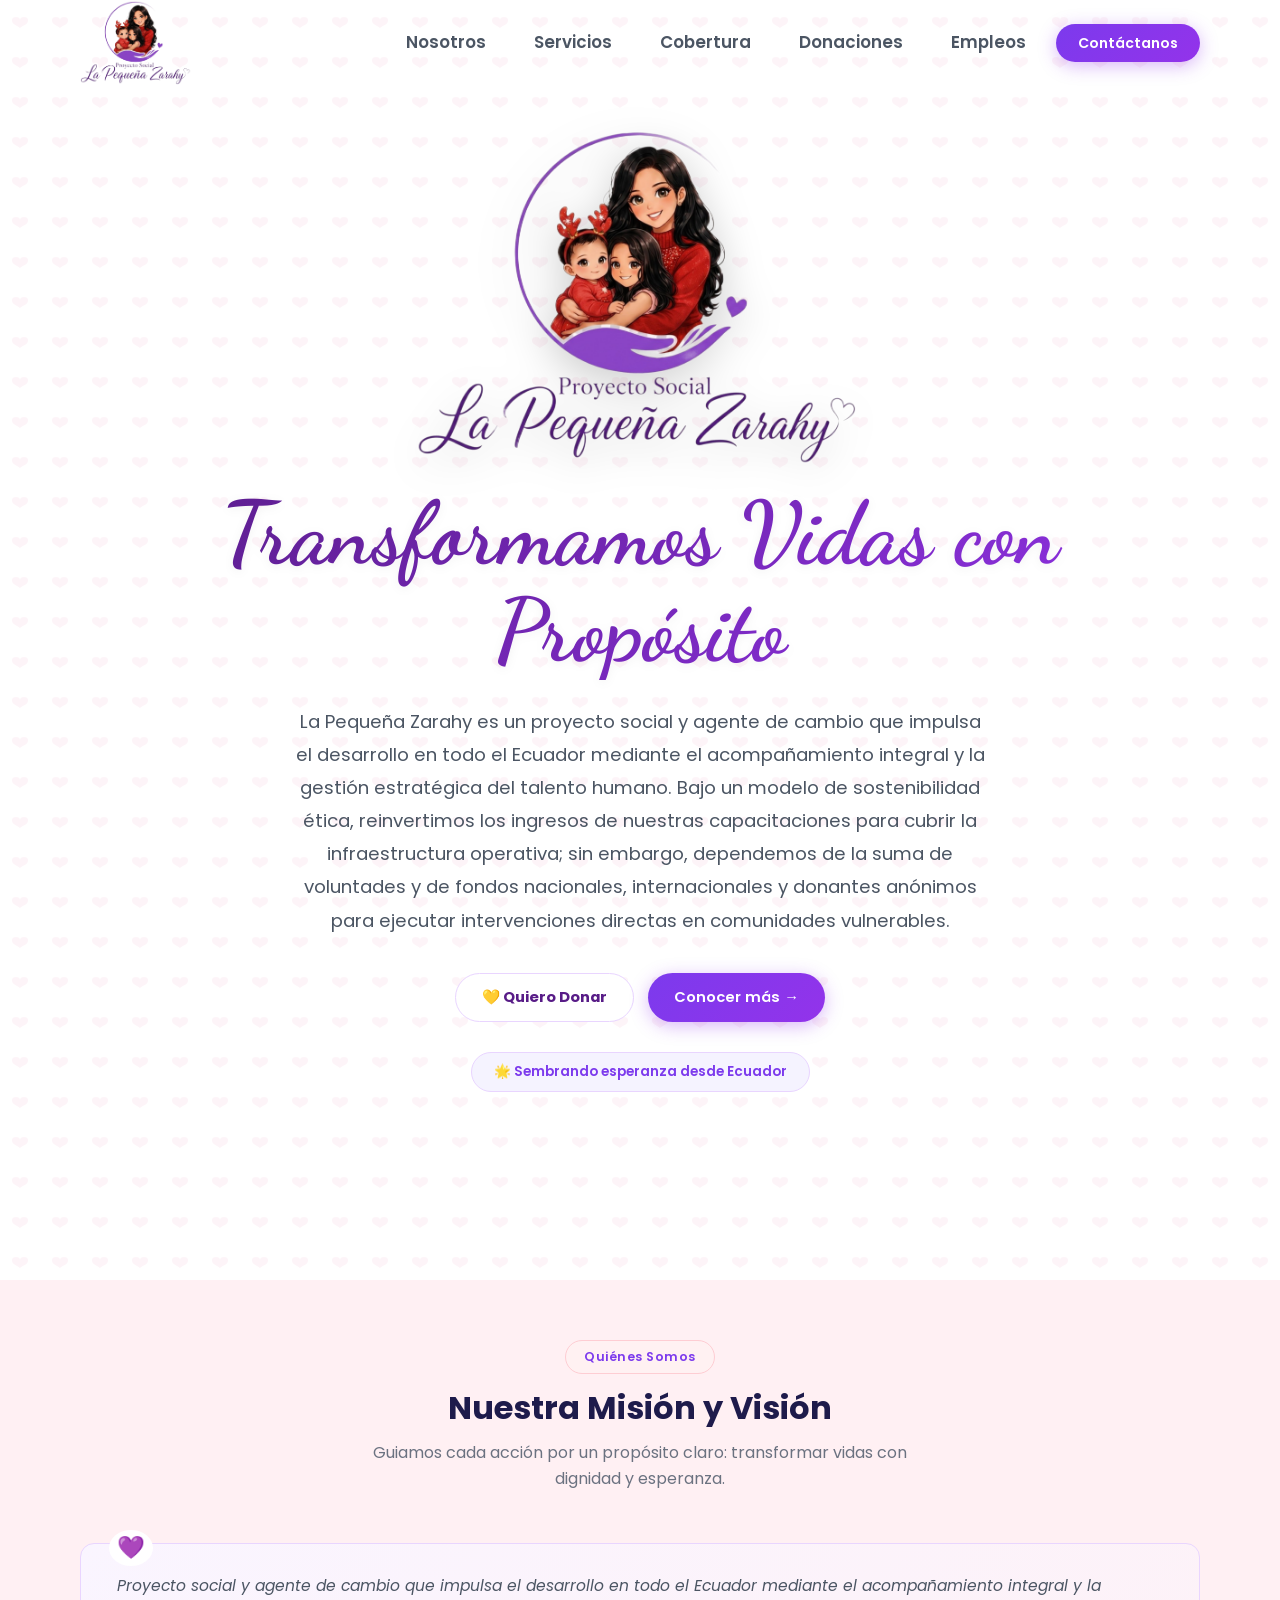
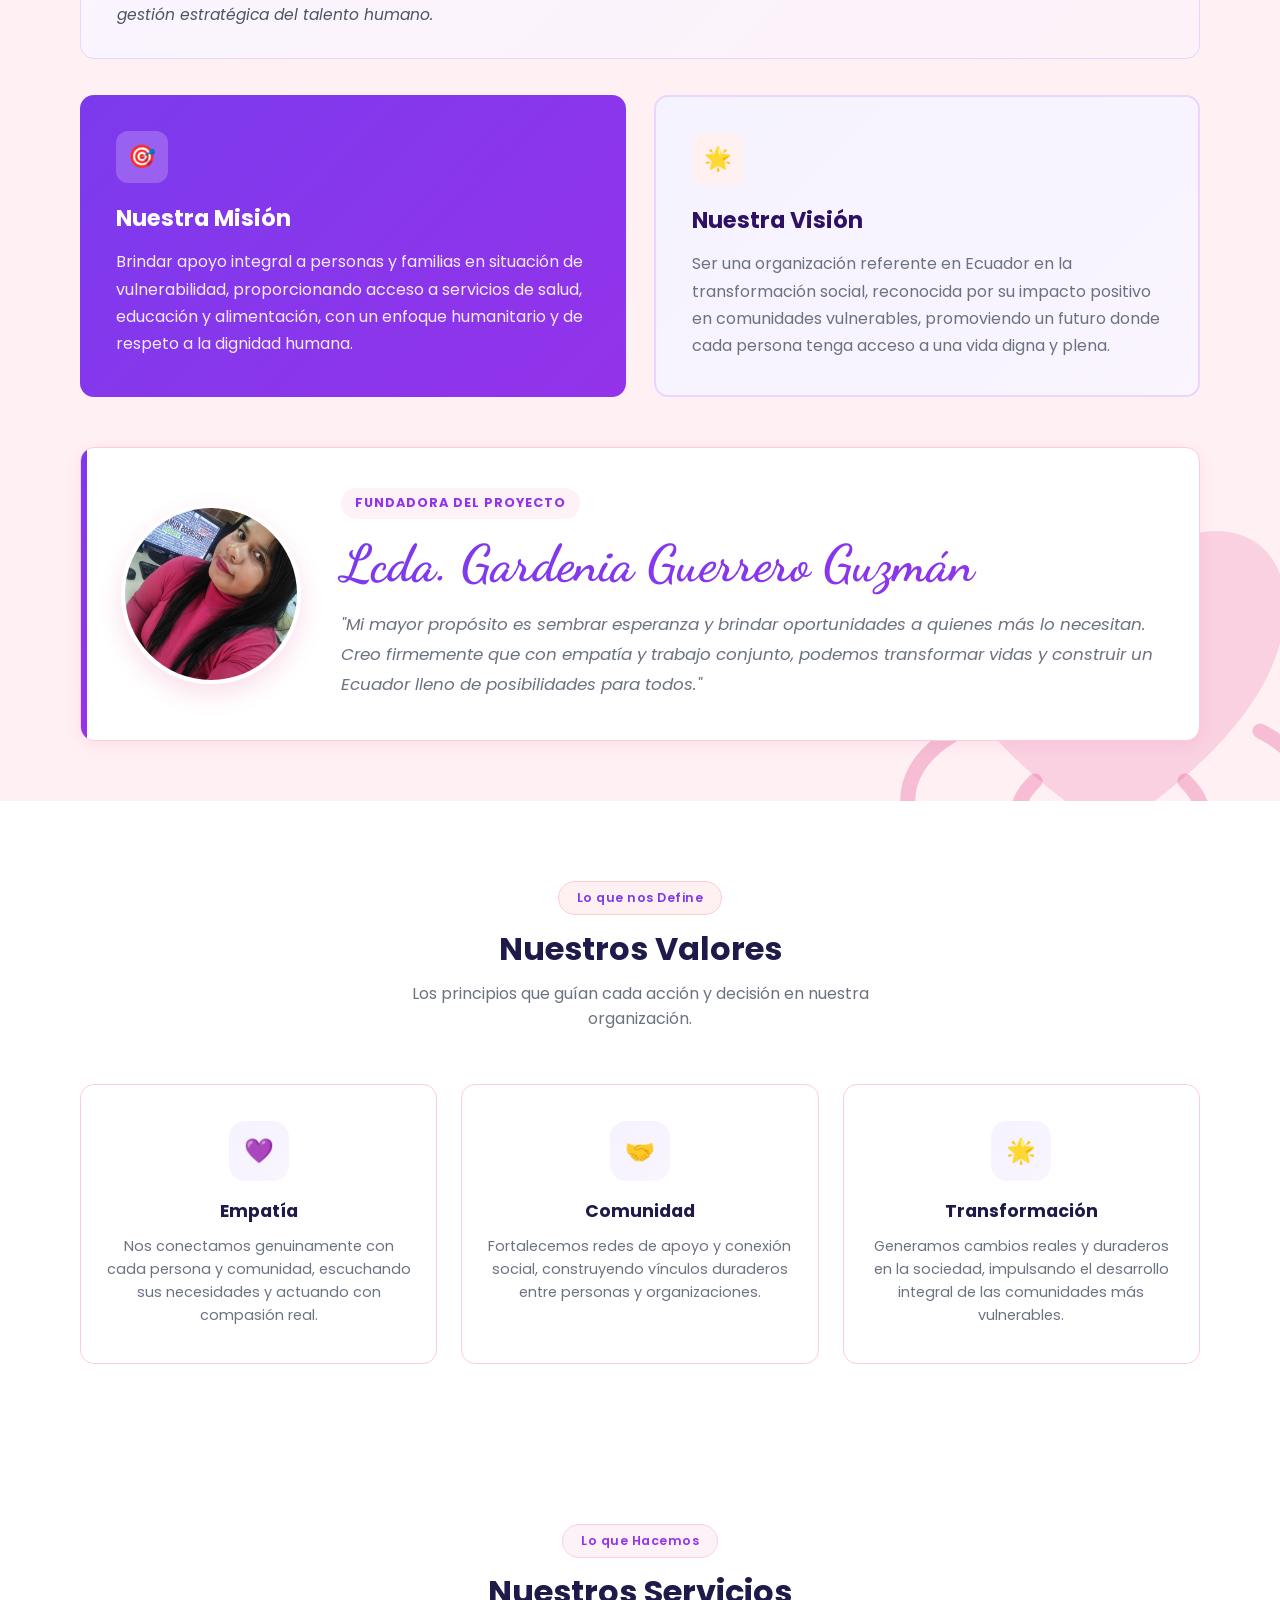
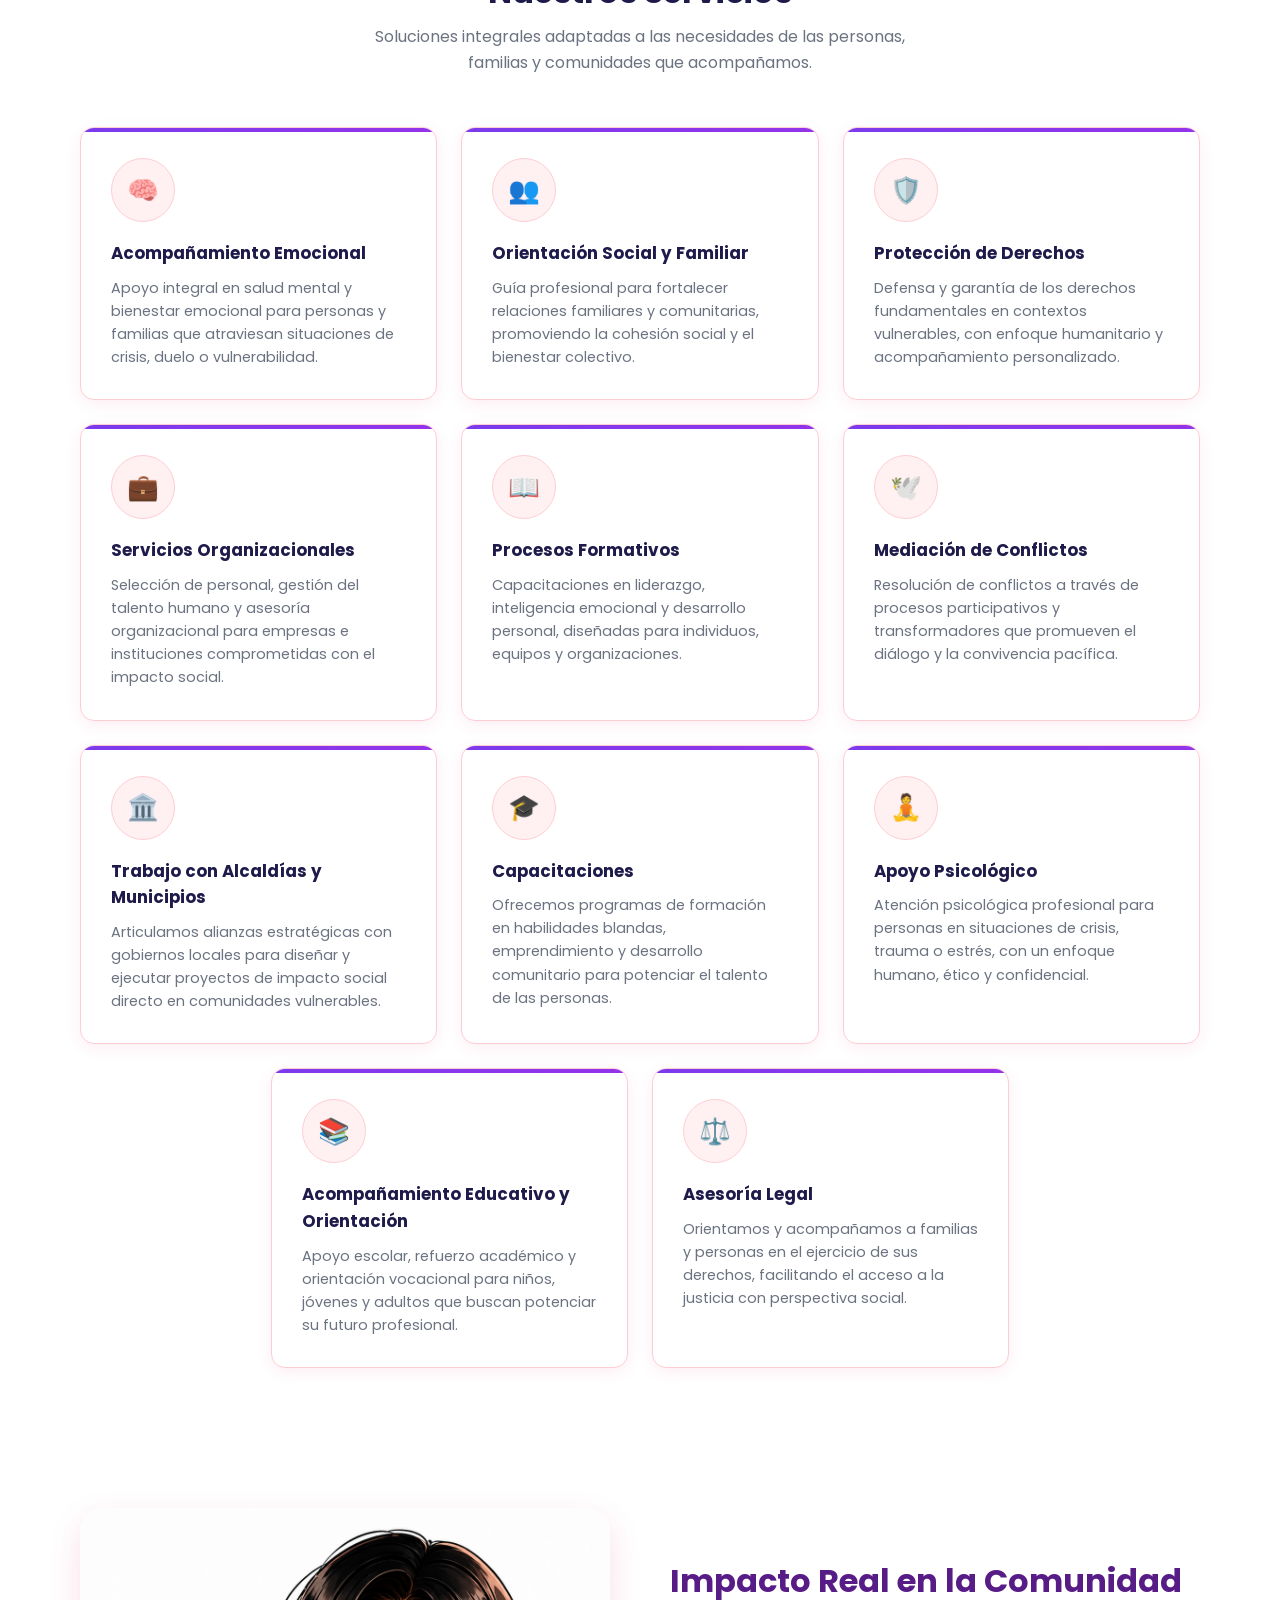
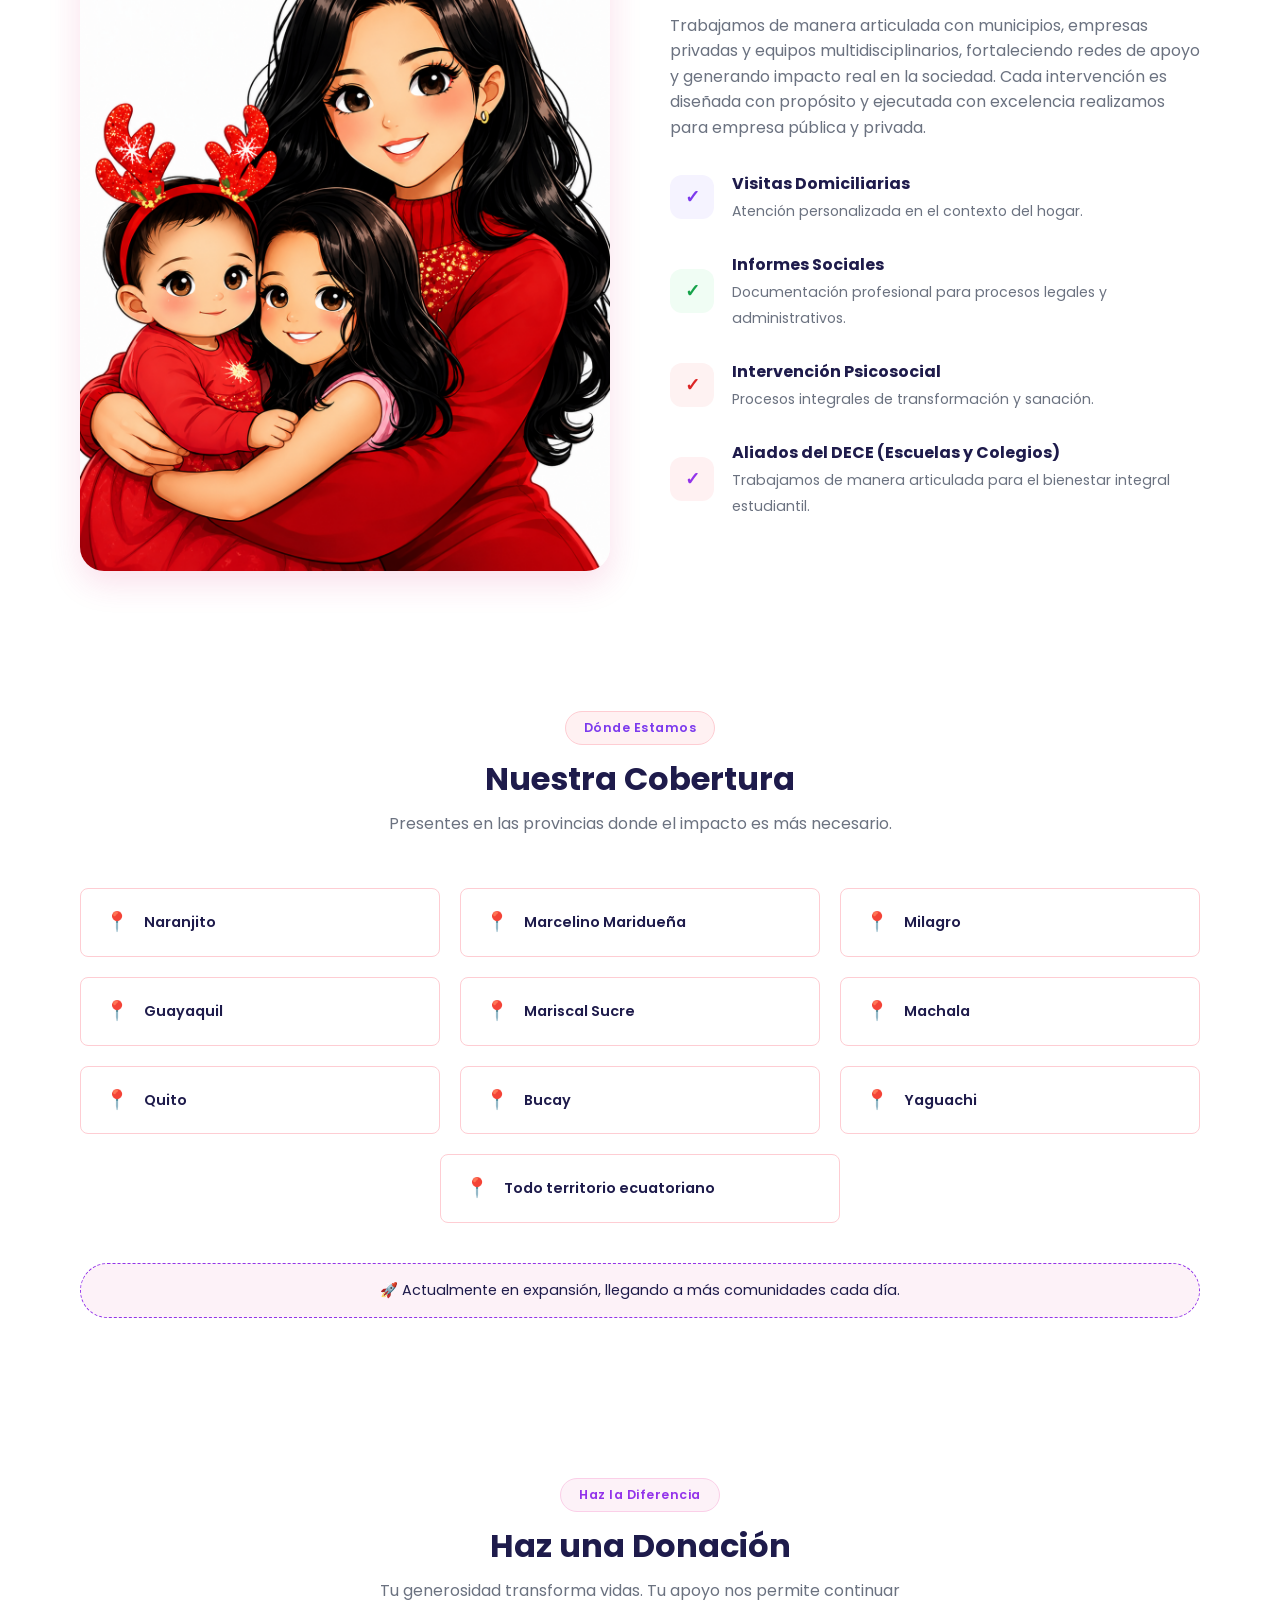
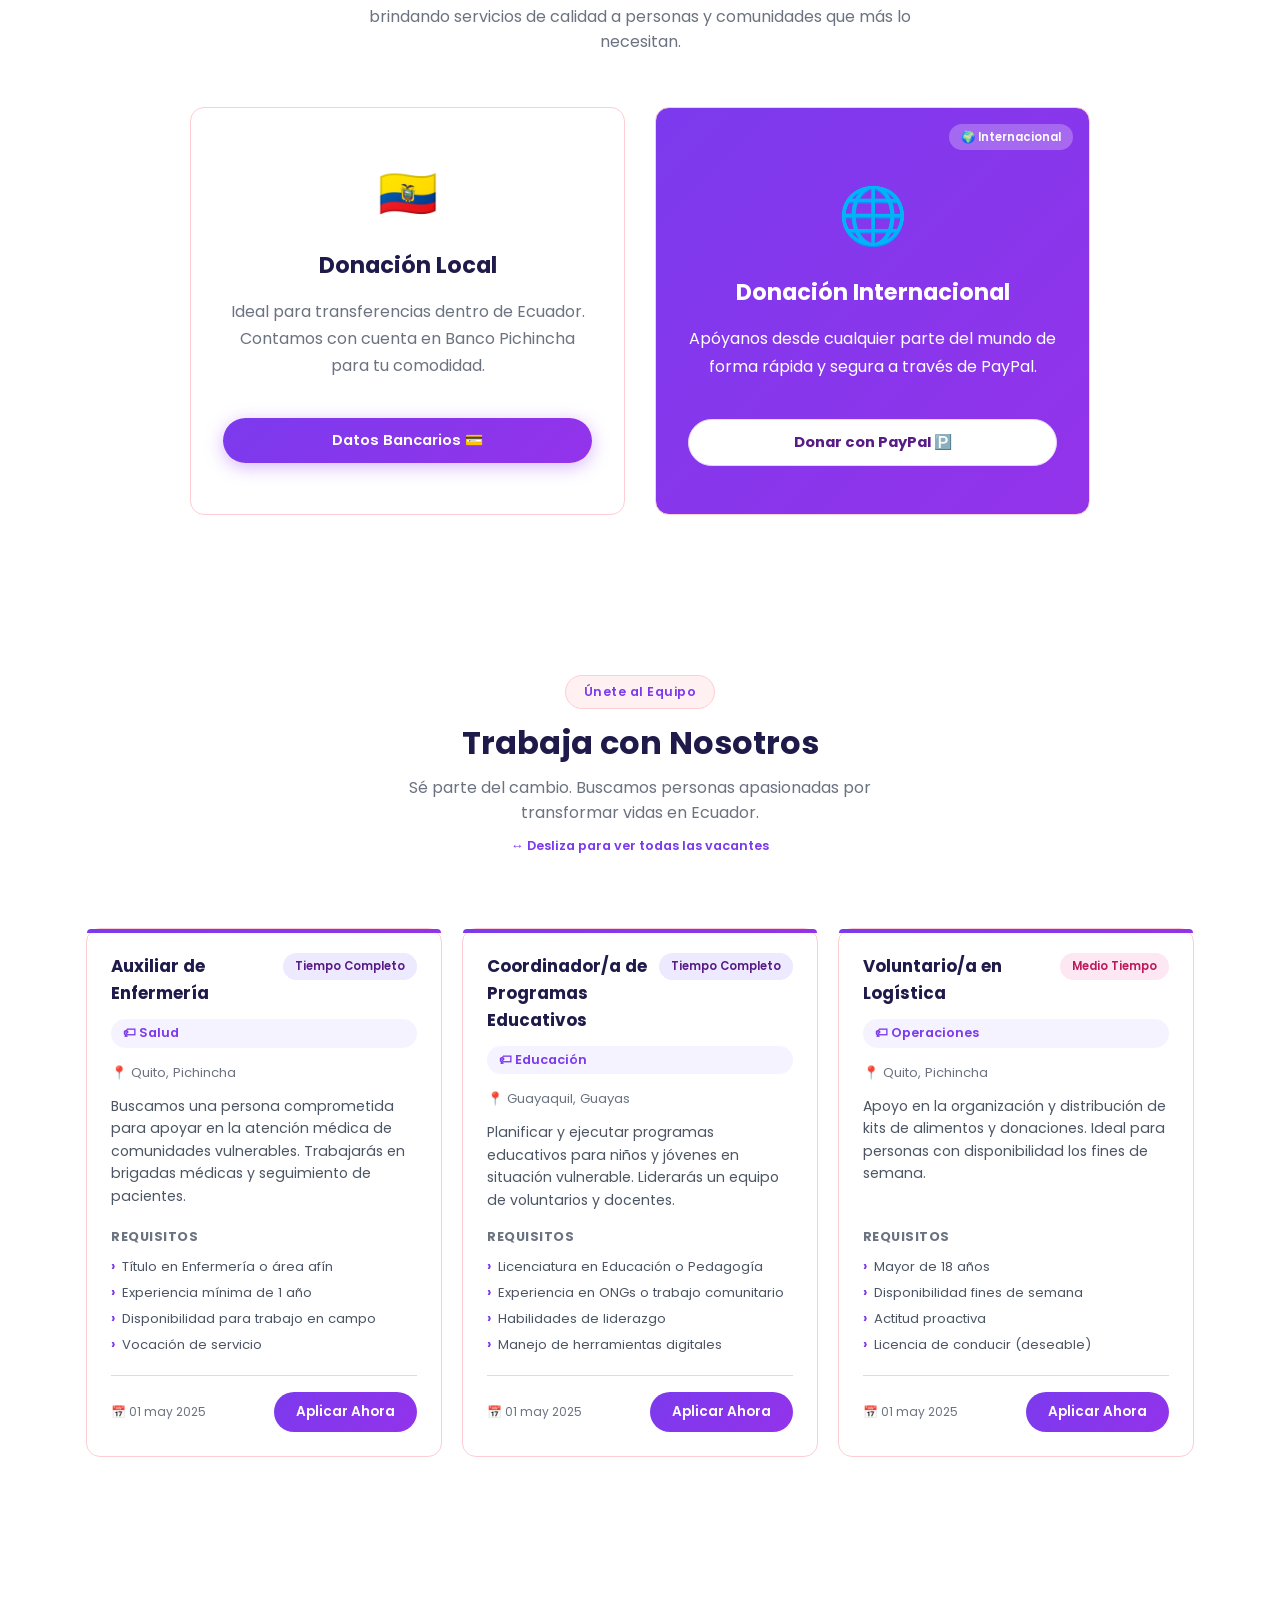
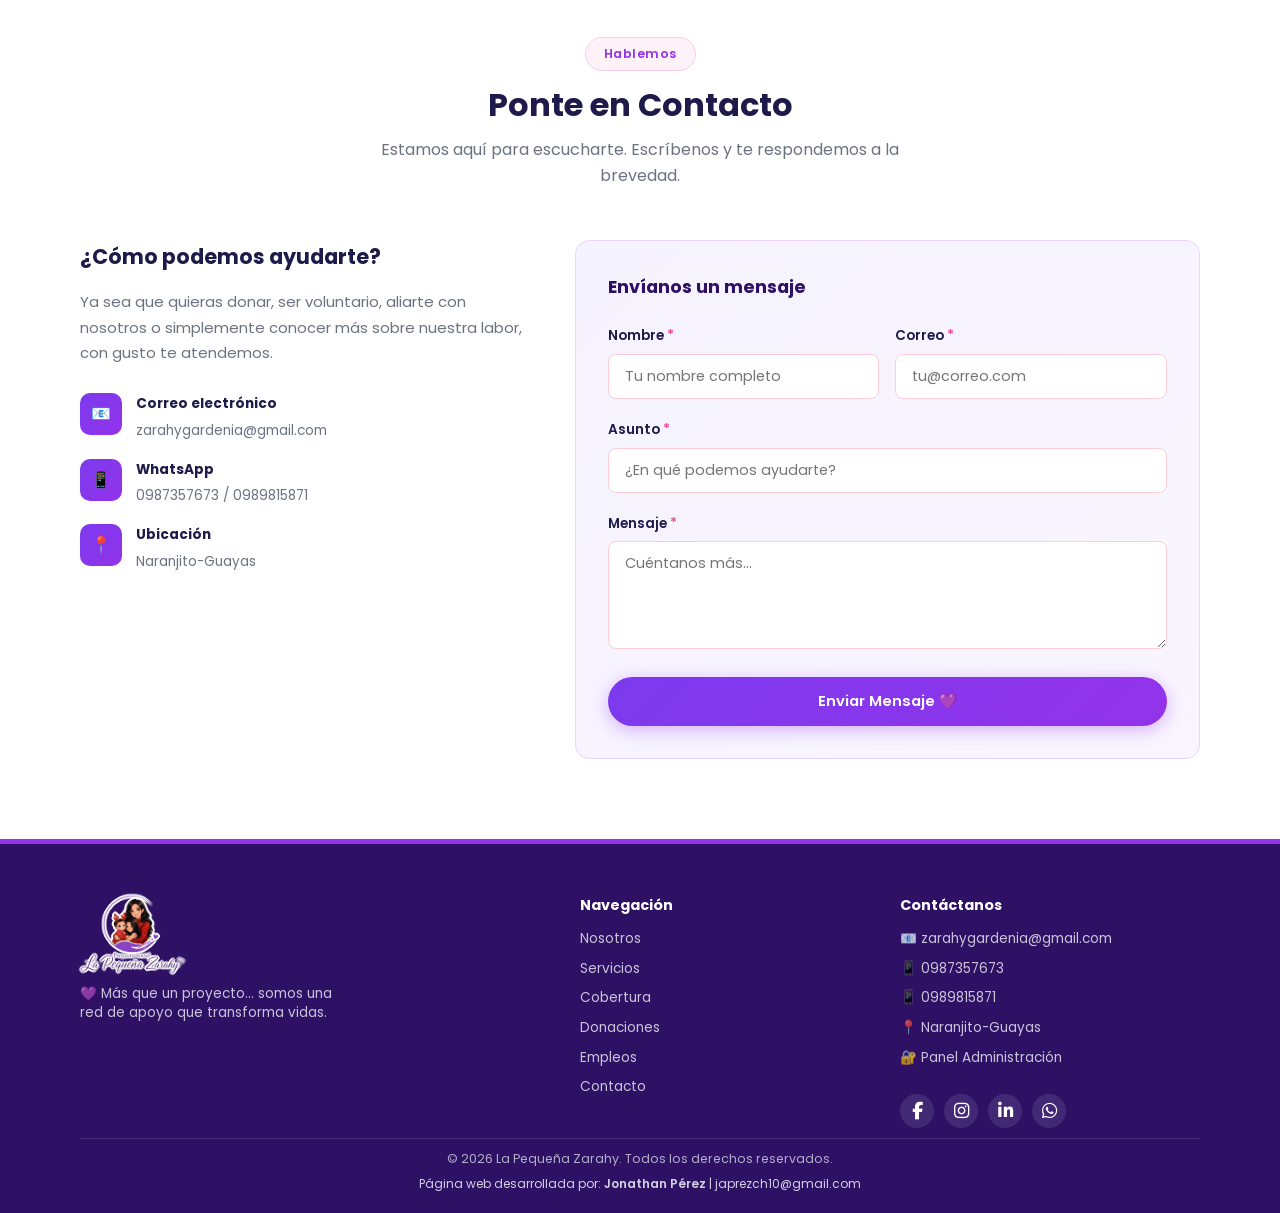
==== la-pequena-zarahy/index.html @ bb3eac33 "Cambios menores en estilo y agregamos tarjeta de fundadora" ====
<!DOCTYPE html>
<html lang="es">

<head>
  <meta charset="UTF-8">
  <meta name="viewport" content="width=device-width, initial-scale=1.0">
  <meta name="description"
    content="La Pequeña Zarahy — Organización sin fines de lucro que transforma vidas con propósito en Ecuador. Salud, educación y alimentación para comunidades vulnerables.">
  <meta name="keywords" content="ONG Ecuador, ayuda humanitaria, donaciones Ecuador, voluntariado, La Pequeña Zarahy">
  <meta property="og:title" content="La Pequeña Zarahy — Transformamos Vidas con Propósito">
  <meta property="og:description" content="Brindamos esperanza y apoyo integral a quienes más lo necesitan en Ecuador.">
  <title>La Pequeña Zarahy</title>

  <link rel="preconnect" href="https://fonts.googleapis.com">
  <link rel="preconnect" href="https://fonts.gstatic.com" crossorigin>
  <link href="https://fonts.googleapis.com/css2?family=Poppins:wght@300;400;500;600;700;800&display=swap"
    rel="stylesheet">
  <!-- Fonts -->
  <link rel="preconnect" href="https://fonts.googleapis.com">
  <link rel="preconnect" href="https://fonts.gstatic.com" crossorigin>
  <link
    href="https://fonts.googleapis.com/css2?family=Dancing+Script:wght@700&family=Inter:wght@400;500;600;700&family=Playfair+Display:ital,wght@0,700;1,700&display=swap"
    rel="stylesheet">

  <link rel="stylesheet" href="css/style.css?v=2.1">
  <link rel="icon" type="image/png" sizes="32x32" href="varios/primera_seccion3.png">
  <link rel="icon" type="image/png" sizes="16x16" href="varios/primera_seccion3.png">
  <link rel="apple-touch-icon" href="varios/primera_seccion3.png">
  <link rel="stylesheet" href="https://cdnjs.cloudflare.com/ajax/libs/font-awesome/6.5.1/css/all.min.css">

  <style>
    /* REGLAS PARA TABLETS Y MÓVILES (Menú) */
    @media (max-width: 1024px) {
      .nav-menu.open {
        z-index: 9999 !important;
        display: flex !important;
        transform: translateY(0) !important;
        opacity: 1 !important;
      }

      .hamburger {
        z-index: 10000 !important;
        background: transparent !important;
        border: none !important;
        cursor: pointer !important;
        position: relative !important;
      }
    }

    /* FORZAR 1 COLUMNA EN MÓVILES (Cobertura) */
    @media (max-width: 768px) {
      .coverage-section .coverage-grid {
        display: grid !important;
        grid-template-columns: 1fr !important;
        gap: 15px !important;
      }

      .coverage-section .coverage-card:last-child {
        grid-column: auto !important;
        max-width: none !important;
        margin: 0 !important;
      }
    }
  </style>
</head>

<body>

  <!-- ══════════════════ NAVBAR ══════════════════ -->
  <nav class="navbar" id="navbar">
    <div class="container">
      <a href="#inicio" class="nav-logo" style="max-width: 70%;">
        <img src="varios/primera_seccion3.png" alt="La Pequeña Zarahy Logo"
          style="height: 85px; max-height: 85px; width: auto; max-width: 100%; object-fit: contain;">
      </a>
      <button class="hamburger" id="hamburger" aria-label="Abrir menú">
        <span></span><span></span><span></span>
      </button>
      <ul class="nav-menu" id="nav-menu">
        <li><a href="#mision" class="nav-link">Nosotros</a></li>
        <li><a href="#servicios" class="nav-link">Servicios</a></li>
        <li><a href="#cobertura" class="nav-link">Cobertura</a></li>
        <li><a href="#donaciones" class="nav-link">Donaciones</a></li>
        <li><a href="#empleos" class="nav-link">Empleos</a></li>
        <li><a href="#contacto" class="nav-btn btn-gradient">Contáctanos</a></li>
      </ul>
    </div>
  </nav>

  <!-- ══════════════════ HERO ══════════════════ -->
  <section class="hero" id="inicio">
    <div class="hero-bg"></div>
    <div class="container hero-content">
      <div class="hero-image reveal" style="margin-bottom: 20px;">
        <img src="varios/primera_seccion3.png" alt="La Pequeña Zarahy"
          style="width: 100%; max-width: 450px; margin: 0 auto; display: block; filter: drop-shadow(0 10px 20px rgba(0,0,0,0.2));">
      </div>
      <h1 class="hero-title">
        <span>Transformamos Vidas con Propósito</span>
      </h1>
      <p class="hero-desc">
        La Pequeña Zarahy es un proyecto social y agente de cambio que impulsa el desarrollo en todo el Ecuador mediante
        el acompañamiento integral y la gestión estratégica del talento humano. Bajo un modelo de sostenibilidad ética,
        reinvertimos los ingresos de nuestras capacitaciones para cubrir la infraestructura operativa; sin embargo,
        dependemos de la suma de voluntades y de fondos nacionales, internacionales y donantes anónimos para ejecutar
        intervenciones directas en comunidades vulnerables.
      </p>
      <div class="hero-actions">
        <a href="#donaciones" class="btn btn-white">💛 Quiero Donar</a>
        <a href="#servicios" class="btn btn-gradient">Conocer más →</a>
      </div>
      <div class="hero-badge" style="margin-top: 30px;">🌟 Sembrando esperanza desde Ecuador</div>
    </div>
    </div>
    </div>
  </section>

  <section id="mision" style="background:#fff0f3; position: relative; overflow: hidden; padding: 60px 0;">
    <!-- Marca de agua OFICIAL: Manos sosteniendo corazón -->
    <div
      style="position: absolute; bottom: -80px; right: -80px; width: 500px; height: 500px; background: url('data:image/svg+xml,%3Csvg xmlns=%22http://www.w3.org/2000/svg%22 viewBox=%220 0 100 100%22%3E%3Cpath d=%22M50,45 C40,25 15,25 15,45 C15,70 50,90 50,90 C50,90 85,70 85,45 C85,25 60,25 50,45 Z%22 fill=%22%23db2777%22 fill-opacity=%220.15%22/%3E%3Cpath d=%22M20,70 C10,75 5,85 15,95 C25,105 45,100 50,90 C55,100 75,105 85,95 C95,85 90,75 80,70 M35,80 C30,85 30,90 40,92 M65,80 C70,85 70,90 60,92%22 fill=%22none%22 stroke=%22%23db2777%22 stroke-width=%223%22 stroke-opacity=%220.25%22 stroke-linecap=%22round%22/%3E%3C/svg%3E') no-repeat center; background-size: contain; z-index: 0; pointer-events: none;">
    </div>
    <div class="container">
      <div class="section-header reveal">
        <div class="section-badge purple">Quiénes Somos</div>
        <h2 class="section-title">Nuestra Misión y Visión</h2>
        <p class="section-sub">Guiamos cada acción por un propósito claro: transformar vidas con dignidad y esperanza.
        </p>
      </div>
      <div class="about-intro reveal">
        <p>Proyecto social y agente de cambio que impulsa el desarrollo en todo el Ecuador mediante el acompañamiento
          integral y la gestión estratégica del talento humano.</p>
      </div>
      <div class="mv-grid">
        <div class="mv-card mission reveal">
          <div class="mv-icon">🎯</div>
          <h3>Nuestra Misión</h3>
          <p>Brindar apoyo integral a personas y familias en situación de vulnerabilidad, proporcionando acceso a
            servicios de salud, educación y alimentación, con un enfoque humanitario y de respeto a la dignidad humana.
          </p>
        </div>
        <div class="mv-card vision reveal">
          <div class="mv-icon" style="color:var(--purple)">🌟</div>
          <h3>Nuestra Visión</h3>
          <p>Ser una organización referente en Ecuador en la transformación social, reconocida por su impacto positivo
            en comunidades vulnerables, promoviendo un futuro donde cada persona tenga acceso a una vida digna y plena.
          </p>
        </div>
      </div>

      <!-- Perfil de la Fundadora -->
      <div class="founder-profile reveal" style="margin-top: 50px;">
        <div class="founder-img">
          <img src="varios/fundadora.jpeg" alt="Lcda. Gardenia Guerrero Guzmán">
        </div>
        <div class="founder-info">
          <span class="founder-badge">Fundadora del Proyecto</span>
          <h3 class="founder-name">Lcda. Gardenia Guerrero Guzmán</h3>
          <p class="founder-desc">
            "Mi mayor propósito es sembrar esperanza y brindar oportunidades a quienes más lo necesitan. Creo firmemente
            que con empatía y trabajo conjunto, podemos transformar vidas y construir un Ecuador lleno de posibilidades
            para todos."
          </p>
        </div>
      </div>

    </div>
  </section>

  <!-- ══════════════════ VALORES ══════════════════ -->
  <section id="valores" class="values-section">
    <div class="container">
      <div class="section-header reveal">
        <div class="section-badge purple">Lo que nos Define</div>
        <h2 class="section-title">Nuestros Valores</h2>
        <p class="section-sub">Los principios que guían cada acción y decisión en nuestra organización.</p>
      </div>
      <div class="values-grid">
        <div class="card value-card reveal">
          <div class="value-icon">💜</div>
          <h3>Empatía</h3>
          <p>Nos conectamos genuinamente con cada persona y comunidad, escuchando sus necesidades y actuando con
            compasión real.</p>
        </div>
        <div class="card value-card reveal">
          <div class="value-icon">🤝</div>
          <h3>Comunidad</h3>
          <p>Fortalecemos redes de apoyo y conexión social, construyendo vínculos duraderos entre personas y
            organizaciones.</p>
        </div>
        <div class="card value-card reveal">
          <div class="value-icon">🌟</div>
          <h3>Transformación</h3>
          <p>Generamos cambios reales y duraderos en la sociedad, impulsando el desarrollo integral de las comunidades
            más vulnerables.</p>
        </div>
      </div>
    </div>
  </section>

  <!-- ══════════════════ SERVICIOS ══════════════════ -->
  <section id="servicios" style="background:var(--bg);">
    <div class="container">
      <div class="section-header reveal">
        <div class="section-badge pink">Lo que Hacemos</div>
        <h2 class="section-title">Nuestros Servicios</h2>
        <p class="section-sub">Soluciones integrales adaptadas a las necesidades de las personas, familias y comunidades
          que acompañamos.</p>
      </div>
      <div class="services-grid services-grid--wide">
        <div class="card service-card reveal">
          <div class="service-icon">🧠</div>
          <h3>Acompañamiento Emocional</h3>
          <p>Apoyo integral en salud mental y bienestar emocional para personas y familias que atraviesan situaciones de
            crisis, duelo o vulnerabilidad.</p>
        </div>
        <div class="card service-card reveal">
          <div class="service-icon">👥</div>
          <h3>Orientación Social y Familiar</h3>
          <p>Guía profesional para fortalecer relaciones familiares y comunitarias, promoviendo la cohesión social y el
            bienestar colectivo.</p>
        </div>
        <div class="card service-card reveal">
          <div class="service-icon">🛡️</div>
          <h3>Protección de Derechos</h3>
          <p>Defensa y garantía de los derechos fundamentales en contextos vulnerables, con enfoque humanitario y
            acompañamiento personalizado.</p>
        </div>
        <div class="card service-card reveal">
          <div class="service-icon">💼</div>
          <h3>Servicios Organizacionales</h3>
          <p>Selección de personal, gestión del talento humano y asesoría organizacional para empresas e instituciones
            comprometidas con el impacto social.</p>
        </div>
        <div class="card service-card reveal">
          <div class="service-icon">📖</div>
          <h3>Procesos Formativos</h3>
          <p>Capacitaciones en liderazgo, inteligencia emocional y desarrollo personal, diseñadas para individuos,
            equipos y organizaciones.</p>
        </div>
        <div class="card service-card reveal">
          <div class="service-icon">🕊️</div>
          <h3>Mediación de Conflictos</h3>
          <p>Resolución de conflictos a través de procesos participativos y transformadores que promueven el diálogo y
            la convivencia pacífica.</p>
        </div>
        <div class="card service-card reveal">
          <div class="service-icon">🏛️</div>
          <h3>Trabajo con Alcaldías y Municipios</h3>
          <p>Articulamos alianzas estratégicas con gobiernos locales para diseñar y ejecutar proyectos de impacto social
            directo en comunidades vulnerables.</p>
        </div>
        <div class="card service-card reveal">
          <div class="service-icon">🎓</div>
          <h3>Capacitaciones</h3>
          <p>Ofrecemos programas de formación en habilidades blandas, emprendimiento y desarrollo comunitario para
            potenciar el talento de las personas.</p>
        </div>
        <div class="card service-card reveal">
          <div class="service-icon">🧘</div>
          <h3>Apoyo Psicológico</h3>
          <p>Atención psicológica profesional para personas en situaciones de crisis, trauma o estrés, con un enfoque
            humano, ético y confidencial.</p>
        </div>
        <div class="card service-card reveal">
          <div class="service-icon">📚</div>
          <h3>Acompañamiento Educativo y Orientación</h3>
          <p>Apoyo escolar, refuerzo académico y orientación vocacional para niños, jóvenes y adultos que buscan
            potenciar su futuro profesional.</p>
        </div>
        <div class="card service-card reveal">
          <div class="service-icon">⚖️</div>
          <h3>Asesoría Legal</h3>
          <p>Orientamos y acompañamos a familias y personas en el ejercicio de sus derechos, facilitando el acceso a la
            justicia con perspectiva social.</p>
        </div>
      </div>
    </div>
  </section>

  <!-- ══════════════════ IMPACTO REAL (DETALLE) ══════════════════ -->
  <section class="impact-detail-section" style="background: #fff; padding: 60px 0;">
    <div class="container">
      <div class="impact-detail-grid">
        <div class="impact-detail-img reveal">
          <img src="varios/ChatGPT Image 3 may 2026, 17_31_03.png" alt="Impacto Real La Pequeña Zarahy"
            style="border-radius: 24px; box-shadow: var(--shadow-hover); width: 100%; height: auto; object-fit: cover;">
        </div>
        <div class="impact-detail-content reveal">
          <h2 class="section-title" style="color: var(--purple-dark);">Impacto Real en la Comunidad</h2>
          <p class="section-sub" style="margin: 0 0 30px 0; text-align: left;">Trabajamos de manera articulada con
            municipios, empresas privadas y equipos multidisciplinarios, fortaleciendo redes de apoyo y generando
            impacto real en la sociedad. Cada intervención es diseñada con propósito y ejecutada con excelencia
            realizamos para empresa pública y privada.</p>

          <div class="impact-points">
            <div class="impact-point">
              <div class="point-icon" style="background: #f5f3ff; color: var(--purple);">✓</div>
              <div class="point-text">
                <strong>Visitas Domiciliarias</strong>
                <span>Atención personalizada en el contexto del hogar.</span>
              </div>
            </div>
            <div class="impact-point">
              <div class="point-icon" style="background: #f0fdf4; color: #16a34a;">✓</div>
              <div class="point-text">
                <strong>Informes Sociales</strong>
                <span>Documentación profesional para procesos legales y administrativos.</span>
              </div>
            </div>
            <div class="impact-point">
              <div class="point-icon" style="background: #fef2f2; color: #dc2626;">✓</div>
              <div class="point-text">
                <strong>Intervención Psicosocial</strong>
                <span>Procesos integrales de transformación y sanación.</span>
              </div>
            </div>
            <div class="impact-point">
              <div class="point-icon" style="background: #fff1f2; color: var(--pink);">✓</div>
              <div class="point-text">
                <strong>Aliados del DECE (Escuelas y Colegios)</strong>
                <span>Trabajamos de manera articulada para el bienestar integral estudiantil.</span>
              </div>
            </div>
          </div>
        </div>
      </div>
    </div>
  </section>



  <!-- ══════════════════ COBERTURA ══════════════════ -->
  <section id="cobertura" class="coverage-section">
    <div class="container">
      <div class="section-header reveal">
        <div class="section-badge purple">Dónde Estamos</div>
        <h2 class="section-title">Nuestra Cobertura</h2>
        <p class="section-sub">Presentes en las provincias donde el impacto es más necesario.</p>
      </div>
      <div class="coverage-grid">
        <div class="coverage-card reveal">
          <div class="cov-icon">📍</div>
          <div class="cov-name">Naranjito</div>
        </div>
        <div class="coverage-card reveal">
          <div class="cov-icon">📍</div>
          <div class="cov-name">Marcelino Maridueña</div>
        </div>
        <div class="coverage-card reveal">
          <div class="cov-icon">📍</div>
          <div class="cov-name">Milagro</div>
        </div>
        <div class="coverage-card reveal">
          <div class="cov-icon">📍</div>
          <div class="cov-name">Guayaquil</div>
        </div>
        <div class="coverage-card reveal">
          <div class="cov-icon">📍</div>
          <div class="cov-name">Mariscal Sucre</div>
        </div>
        <div class="coverage-card reveal">
          <div class="cov-icon">📍</div>
          <div class="cov-name">Machala</div>
        </div>
        <div class="coverage-card reveal">
          <div class="cov-icon">📍</div>
          <div class="cov-name">Quito</div>
        </div>
        <div class="coverage-card reveal">
          <div class="cov-icon">📍</div>
          <div class="cov-name">Bucay</div>
        </div>
        <div class="coverage-card reveal">
          <div class="cov-icon">📍</div>
          <div class="cov-name">Yaguachi</div>
        </div>
        <div class="coverage-card reveal" style="grid-column: span 3; max-width: 400px; margin: 0 auto; width: 100%;">
          <div class="cov-icon">📍</div>
          <div class="cov-name">Todo territorio ecuatoriano</div>
        </div>
      </div>

      <div class="coverage-footer reveal"
        style="margin-top: 40px; text-align: center; background: #fdf2f8; padding: 15px; border-radius: 50px; border: 1px dashed var(--pink); color: var(--text-dark); font-size: 0.9rem;">
        🚀 Actualmente en expansión, llegando a más comunidades cada día.
      </div>
    </div>
  </section>

  <!-- ══════════════════ DONACIONES ══════════════════ -->
  <section id="donaciones" style="background:var(--bg);">
    <div class="container">
      <div class="section-header reveal">
        <div class="section-badge pink">Haz la Diferencia</div>
        <h2 class="section-title">Haz una Donación</h2>
        <p class="section-sub">Tu generosidad transforma vidas. Tu apoyo nos permite continuar brindando servicios de
          calidad a personas y comunidades que más lo necesitan.</p>
      </div>
      <div class="donations-grid reveal"
        style="display: grid; grid-template-columns: repeat(auto-fit, minmax(300px, 1fr)); gap: 30px; max-width: 900px; margin: 0 auto;">
        <!-- Donación Local -->
        <div class="card donation-card">
          <div class="don-icon" style="font-size: 3rem; margin-bottom: 15px;">🇪🇨</div>
          <h3>Donación Local</h3>
          <p>Ideal para transferencias dentro de Ecuador. Contamos con cuenta en Banco Pichincha para tu comodidad.</p>
          <button class="btn btn-gradient" onclick="abrirModalDonacion('local')"
            style="margin-top: 15px; width: 100%; justify-content: center;">
            Datos Bancarios 💳
          </button>
        </div>

        <!-- Donación Internacional -->
        <div class="card donation-card featured">
          <div class="donation-badge">🌍 Internacional</div>
          <div class="don-icon" style="font-size: 3.5rem; margin: 15px 0;">🌐</div>
          <h3>Donación Internacional</h3>
          <p>Apóyanos desde cualquier parte del mundo de forma rápida y segura a través de PayPal.</p>
          <button class="btn btn-white" onclick="abrirModalDonacion('internacional')"
            style="margin-top: 15px; width: 100%; justify-content: center;">
            Donar con PayPal 🅿️
          </button>
        </div>
      </div>
    </div>
  </section>

  <!-- ══════════════════ MODAL DONACIÓN ══════════════════ -->
  <div class="modal-overlay" id="modal-donacion" role="dialog" aria-modal="true">
    <div class="modal">
      <div class="modal-header">
        <h2 id="don-modal-title">Datos para Donación</h2>
        <p id="don-modal-subtitle">Transferencia Bancaria Directa</p>
        <button class="modal-close" onclick="cerrarModalDonacion()" aria-label="Cerrar">✕</button>
      </div>
      <div class="modal-body" style="text-align: center;">
        <!-- Contenedor Banco (Local) -->
        <div id="don-bank-details" class="bank-details"
          style="background: #f5f3ff; padding: 20px; border-radius: 12px; margin-bottom: 24px; text-align: left; border: 1px solid #e9d5ff;">
          <p style="margin-bottom: 8px;"><strong>🏦 Banco:</strong> Banco Pichincha</p>
          <p style="margin-bottom: 8px;"><strong>📄 Tipo de Cuenta:</strong> Ahorro transaccional</p>
          <p style="margin-bottom: 8px;"><strong>🔢 Número:</strong> 2203320466</p>
          <p style="margin-bottom: 8px;"><strong>👤 Beneficiario:</strong> Gardenia Guerrero</p>
          <p style="margin-bottom: 8px;"><strong>🆔 Cédula:</strong> 0705084861</p>
          <p style="margin-bottom: 0;"><strong>📧 Correo:</strong> <a href="mailto:gguerrerog@unemi.edu.ec"
              style="color: inherit; text-decoration: none;">gguerrerog@unemi.edu.ec</a></p>
        </div>

        <!-- Contenedor PayPal (Internacional) -->
        <div id="don-paypal-details"
          style="display: none; margin-bottom: 20px; color: var(--text-dark); font-weight: 500;">
          <p>Puedes realizar tu donación escaneando el código QR oficial de PayPal de nuestra fundación.</p>
        </div>

        <div class="qr-container">
          <p style="font-weight: 600; margin-bottom: 12px; color: var(--purple);">O escanea el código QR:</p>
          <div
            style="background: #fff; padding: 15px; border: 2px dashed var(--purple); border-radius: 12px; display: inline-block; width: 220px; height: 220px; display: flex; align-items: center; justify-content: center; margin: 0 auto;">
            <img id="don-qr-img" src="varios/qr_donacion.png" alt="Código QR para donación"
              style="max-width: 100%; border-radius: 8px;"
              onerror="this.src='https://placehold.co/200x200?text=QR+Próximamente'">
          </div>
          <p style="font-size: 0.8rem; color: var(--text-gray); margin-top: 12px;">Una vez realizada la transferencia,
            puedes enviarnos el comprobante por WhatsApp.</p>
        </div>
      </div>
    </div>
  </div>

  <!-- ══════════════════ EMPLEOS ══════════════════ -->
  <section id="empleos" class="jobs-section">
    <div class="container">
      <div class="section-header reveal">
        <div class="section-badge purple">Únete al Equipo</div>
        <h2 class="section-title">Trabaja con Nosotros</h2>
        <p class="section-sub">Sé parte del cambio. Buscamos personas apasionadas por transformar vidas en Ecuador.</p>
        <p style="font-size: 0.8rem; color: var(--purple); margin-top: 10px; font-weight: 600;">↔️ Desliza para ver
          todas las vacantes</p>
      </div>
      <div class="jobs-grid" id="jobs-grid">
        <!-- Las vacantes se cargan dinámicamente desde vacantes.json -->
        <div style="text-align:center;padding:40px;color:var(--text-gray);grid-column:1/-1">
          <p>⏳ Cargando vacantes...</p>
        </div>
      </div>
    </div>
  </section>

  <!-- ══════════════════ CONTACTO ══════════════════ -->
  <section id="contacto" class="contact-section">
    <div class="container">
      <div class="section-header reveal">
        <div class="section-badge pink">Hablemos</div>
        <h2 class="section-title">Ponte en Contacto</h2>
        <p class="section-sub">Estamos aquí para escucharte. Escríbenos y te respondemos a la brevedad.</p>
      </div>
      <div class="contact-grid">
        <div class="contact-info reveal">
          <h3>¿Cómo podemos ayudarte?</h3>
          <p>Ya sea que quieras donar, ser voluntario, aliarte con nosotros o simplemente conocer más sobre nuestra
            labor, con gusto te atendemos.</p>
          <div class="contact-items">
            <div class="contact-item">
              <div class="contact-item-icon">📧</div>
              <div class="contact-item-text">
                <strong>Correo electrónico</strong>
                <span><a href="mailto:zarahygardenia@gmail.com"
                    style="color: inherit; text-decoration: none;">zarahygardenia@gmail.com</a></span>
              </div>
            </div>
            <div class="contact-item">
              <div class="contact-item-icon">📱</div>
              <div class="contact-item-text">
                <strong>WhatsApp</strong>
                <span>
                  <a href="https://wa.me/593987357673" target="_blank"
                    style="color: inherit; text-decoration: none;">0987357673</a> /
                  <a href="https://wa.me/593989815871" target="_blank"
                    style="color: inherit; text-decoration: none;">0989815871</a>
                </span>
              </div>
            </div>
            <div class="contact-item">
              <div class="contact-item-icon">📍</div>
              <div class="contact-item-text">
                <strong>Ubicación</strong>
                <span>Naranjito-Guayas</span>
              </div>
            </div>
          </div>
        </div>
        <div class="contact-form-box reveal">
          <h3>Envíanos un mensaje</h3>
          <form id="form-contact">
            <div class="form-row">
              <div class="form-group">
                <label for="c-nombre">Nombre <span>*</span></label>
                <input class="form-control" id="c-nombre" name="nombre" type="text" placeholder="Tu nombre completo"
                  required>
              </div>
              <div class="form-group">
                <label for="c-correo">Correo <span>*</span></label>
                <input class="form-control" id="c-correo" name="correo" type="email" placeholder="tu@correo.com"
                  required>
              </div>
            </div>
            <div class="form-group">
              <label for="c-asunto">Asunto <span>*</span></label>
              <input class="form-control" id="c-asunto" name="asunto" type="text"
                placeholder="¿En qué podemos ayudarte?" required>
            </div>
            <div class="form-group">
              <label for="c-mensaje">Mensaje <span>*</span></label>
              <textarea class="form-control" id="c-mensaje" name="mensaje" rows="4" placeholder="Cuéntanos más..."
                required></textarea>
            </div>
            <button type="submit" class="btn btn-gradient" style="width:100%;justify-content:center;padding:14px">
              Enviar Mensaje 💜
            </button>
          </form>
        </div>
      </div>
    </div>
  </section>

  <!-- ══════════════════ FOOTER ══════════════════ -->
  <footer class="footer">
    <div class="container">
      <div class="footer-grid">
        <div class="footer-brand">
          <a href="#inicio" class="nav-logo">
            <img src="varios/primera_seccion3.png" alt="La Pequeña Zarahy Logo" class="footer-logo"
              style="height: 80px; width: auto; margin-bottom: 2px;">
          </a>
          <p style="font-size: 0.85rem; line-height: 1.4;">💜 Más que un proyecto... somos una red de apoyo que
            transforma vidas.</p>
        </div>
        <div class="footer-col">
          <h4>Navegación</h4>
          <ul>
            <li><a href="#mision">Nosotros</a></li>
            <li><a href="#servicios">Servicios</a></li>
            <li><a href="#cobertura">Cobertura</a></li>
            <li><a href="#donaciones">Donaciones</a></li>
            <li><a href="#empleos">Empleos</a></li>
            <li><a href="#contacto">Contacto</a></li>
          </ul>
        </div>
        <div class="footer-col">
          <h4>Contáctanos</h4>
          <ul>
            <li><a href="mailto:zarahygardenia@gmail.com">📧 zarahygardenia@gmail.com</a></li>
            <li><a href="https://wa.me/593987357673" target="_blank">📱 0987357673</a></li>
            <li><a href="https://wa.me/593989815871" target="_blank">📱 0989815871</a></li>
            <li><a href="#">📍 Naranjito-Guayas</a></li>
            <li><a href="admin/">🔐 Panel Administración</a></li>
          </ul>
          <div class="social-links" style="margin-top: 25px; justify-content: flex-start;">
            <a href="https://www.facebook.com/nhguerreros" class="social-link" aria-label="Facebook" target="_blank">
              <i class="fab fa-facebook-f"></i>
            </a>
            <a href="https://www.instagram.com/gardenia_guerrero/" class="social-link" aria-label="Instagram" target="_blank">
              <i class="fab fa-instagram"></i>
            </a>
            <a href="https://www.linkedin.com/in/gardenia-guerrero-g-a8740680/" class="social-link" aria-label="LinkedIn" target="_blank">
              <i class="fab fa-linkedin-in"></i>
            </a>
            <a href="https://wa.me/593987357673" class="social-link" aria-label="WhatsApp" target="_blank">
              <i class="fab fa-whatsapp"></i>
            </a>
          </div>
        </div>
      </div>
      <div class="footer-bottom" style="justify-content: center;">
        <div class="copyright-info" style="text-align: center; width: 100%;">
          <p>© 2026 La Pequeña Zarahy. Todos los derechos reservados.</p>
          <p style="font-size: 0.75rem; opacity: 0.8; margin-top: 5px;">
            Página web desarrollada por:
            <a href="https://wa.me/593988175009" target="_blank"
              style="color: #fff; text-decoration: none; font-weight: 600;">Jonathan Pérez</a> |
            <a href="mailto:japrezch10@gmail.com" style="color: #fff; text-decoration: none;">japrezch10@gmail.com</a>
          </p>
        </div>
      </div>
    </div>
  </footer>

  <!-- ══════════════════ MODAL POSTULACIÓN ══════════════════ -->
  <div class="modal-overlay" id="modal-apply" role="dialog" aria-modal="true">
    <div class="modal">
      <div class="modal-header">
        <h2>Aplicar a: <span id="modal-vacante-nombre"></span></h2>
        <p>Completa el formulario y adjunta tu CV en PDF</p>
        <button class="modal-close" id="modal-close" aria-label="Cerrar">✕</button>
      </div>
      <div class="modal-body">
        <div class="form-alert" id="form-alert"></div>
        <form id="form-apply" enctype="multipart/form-data">
          <input type="hidden" name="vacante" id="input-vacante">
          <div class="form-row">
            <div class="form-group">
              <label for="a-nombre">Nombre completo <span>*</span></label>
              <input class="form-control" id="a-nombre" name="nombre" type="text" placeholder="Tu nombre" required>
            </div>
            <div class="form-group">
              <label for="a-telefono">Teléfono</label>
              <input class="form-control" id="a-telefono" name="telefono" type="tel" placeholder="+593 99...">
            </div>
          </div>
          <div class="form-group">
            <label for="a-correo">Correo electrónico <span>*</span></label>
            <input class="form-control" id="a-correo" name="correo" type="email" placeholder="tu@correo.com" required>
          </div>
          <div class="form-group">
            <label for="a-mensaje">Carta de presentación (opcional)</label>
            <textarea class="form-control" id="a-mensaje" name="mensaje" rows="3"
              placeholder="Cuéntanos por qué te gustaría unirte..."></textarea>
          </div>
          <div class="form-group">
            <label>Curriculum Vitae (PDF) <span>*</span></label>
            <div class="file-upload">
              <input type="file" id="cv-file" name="cv" accept=".pdf" required>
              <div class="file-upload-icon">📄</div>
              <p><strong>Haz clic</strong> o arrastra tu CV aquí</p>
              <p style="font-size:.75rem;margin-top:4px">Solo PDF · Máximo 5 MB</p>
              <div class="file-name" id="file-name"></div>
            </div>
          </div>
          <button type="submit" class="btn-submit">Enviar Postulación 🚀</button>
        </form>
      </div>
    </div>
  </div>

  <script src="js/main.js?v=1.1"></script>
</body>

</html>
---- la-pequena-zarahy/css/style.css ----
/* =============================================
   LA PEQUEÑA ZARAHY — CSS COMPLETO & RESPONSIVO
   ============================================= */

/* ── Variables ── */
:root {
  --purple: #7c3aed;
  --purple-dark: #581c87;
  --purple-deep: #2e1065;
  --pink: #9333ea; /* Ahora más violeta que rosa */
  --gradient: linear-gradient(135deg, #7c3aed, #9333ea);
  --gradient-soft: linear-gradient(135deg, #f5f3ff, #faf5ff);
  --bg: #ffffff;
  --bg-off: #fdfbf7; /* Blanco hueso para Nosotros */
  --bg-card: #ffffff;
  --text-dark: #1e1b4b;
  --text-mid: #4b5563;
  --text-gray: #6b7280;
  --border: #fecdd3;
  --shadow: 0 4px 16px rgba(219, 39, 119, 0.08);
  --shadow-hover: 0 12px 32px rgba(219, 39, 119, 0.15);
  --radius: 14px;
  --radius-sm: 8px;
  --transition: all .3s ease;
  --nav-h: 85px;
  --yellow: #fbbf24;
}

/* ── Reset ── */
*,*::before,*::after{box-sizing:border-box;margin:0;padding:0}
html,body{width:100%;max-width:100%;overflow-x:hidden}
body{font-family:'Poppins',sans-serif;color:var(--text-dark);background:var(--bg);line-height:1.6}
img{max-width:100%;display:block}
a{text-decoration:none;color:inherit}
ul{list-style:none}
button{cursor:pointer;font-family:inherit;border:none;background:none}

/* ── Utilities ── */
.container{width:100%;max-width:1160px;margin:0 auto;padding:0 20px}
.gradient-text{background:var(--gradient);-webkit-background-clip:text;-webkit-text-fill-color:transparent;background-clip:text}
.section-badge{display:inline-block;padding:6px 18px;border-radius:50px;font-size:.78rem;font-weight:600;letter-spacing:.5px;margin-bottom:14px}
.section-badge.purple{background:#fff1f2;color:var(--purple);border:1px solid #fecdd3}
.section-badge.pink{background:#fdf2f8;color:var(--pink);border:1px solid #fbcfe8}
.section-title{font-size:2rem;font-weight:700;line-height:1.25;margin-bottom:12px}
.section-sub{color:var(--text-gray);font-size:1rem;max-width:560px}
.section-header{text-align:center;margin-bottom:52px}
.section-header .section-sub{margin:0 auto}
.btn{display:inline-flex;align-items:center;gap:8px;padding:12px 26px;border-radius:50px;font-weight:600;font-size:.92rem;transition:var(--transition)}
.btn-gradient{background:var(--gradient);color:#fff;box-shadow:0 4px 18px rgba(147,51,234,.35)}
.btn-gradient:hover{transform:translateY(-2px);box-shadow:0 8px 28px rgba(147,51,234,.45)}
.btn-outline{border:2px solid var(--purple);color:var(--purple)}
.btn-outline:hover{background:var(--purple);color:#fff}
.btn-white{background:#fff;color:var(--purple-dark);font-weight:700;border:1.5px solid #e9d5ff}
.btn-white:hover{background:#f5f3ff;transform:translateY(-2px)}
.card{background:var(--bg-card);border-radius:var(--radius);border:1px solid var(--border);padding:28px;transition:var(--transition)}
.card:hover{transform:translateY(-4px);box-shadow:var(--shadow-hover)}
section{padding:80px 0}

/* ── Navbar ── */
.navbar{position:fixed;top:0;left:0;right:0;height:var(--nav-h);z-index:1000;transition:var(--transition);padding:0}
.navbar .container{display:flex;align-items:center;justify-content:space-between;height:100%}
.navbar.scrolled{background:rgba(255,255,255,.96);backdrop-filter:blur(12px);box-shadow:0 2px 20px rgba(147,51,234,.12)}
.nav-logo img{height: 70px; width: auto; transition: var(--transition);}
.navbar:not(.scrolled) .nav-logo img, .footer-logo {
  filter: drop-shadow(1px 1px 0px #fff) drop-shadow(-1px -1px 0px #fff) drop-shadow(1px -1px 0px #fff) drop-shadow(-1px 1px 0px #fff);
}
.nav-menu{display:flex;align-items:center;gap:12px}
.nav-link{padding:10px 18px;border-radius:8px;font-size:1.05rem;font-weight:600;color:var(--text-mid);transition:var(--transition)}
.nav-link:hover,.nav-link.active{color:var(--purple);background:#f5f3ff}
.nav-btn{padding:9px 22px;border-radius:50px;font-size:.88rem;font-weight:600;background:var(--gradient);color:#fff;transition:var(--transition)}
.nav-btn:hover{transform:translateY(-2px);box-shadow:0 6px 20px rgba(147,51,234,.4)}
.hamburger{display:none;flex-direction:column;gap:5px;padding:6px;border-radius:8px;transition:var(--transition)}
.hamburger span{width:24px;height:2px;background:var(--text-dark);border-radius:2px;transition:var(--transition);display:block}
.hamburger.open span:nth-child(1){transform:translateY(7px) rotate(45deg)}
.hamburger.open span:nth-child(2){opacity:0}
.hamburger.open span:nth-child(3){transform:translateY(-7px) rotate(-45deg)}

/* ── Hero ── */
.hero{min-height:750px;display:flex;align-items:center;position:relative;overflow:hidden;padding-top:var(--nav-h)}
.hero-bg{position:absolute;inset:0;background:#ffffff}
.hero-bg::after{content:'';position:absolute;inset:0;background:url("data:image/svg+xml,%3Csvg width='40' height='40' viewBox='0 0 40 40' xmlns='http://www.w3.org/2000/svg'%3E%3Cpath d='M20 28 C17 25 12 25 12 20 C12 16 20 16 20 20 C20 16 28 16 28 20 C28 25 23 25 20 28 Z' fill='%23db2777' fill-opacity='0.05'/%3E%3C/svg%3E")}
.hero-content{position:relative;z-index:1;color:var(--text-dark);text-align:center;padding:40px 20px 80px}
.hero-badge{display:inline-block;background:#f5f3ff;border:1px solid #e9d5ff;padding:8px 22px;border-radius:50px;font-size:.85rem;font-weight:600;color:var(--purple);margin-bottom:28px}
.hero-title{margin-bottom:25px}
.hero-title span{font-family:'Dancing Script',cursive;display:flex;flex-wrap:wrap;align-items:center;justify-content:center;gap:10px 15px;background:linear-gradient(135deg, var(--purple-dark), var(--pink));-webkit-background-clip:text;-webkit-text-fill-color:transparent;background-clip:text;font-size:clamp(2rem,7vw,5.5rem);line-height:1.1;filter:drop-shadow(0 2px 5px rgba(0,0,0,0.05))}
.brand-icon{display:inline-block;width:clamp(60px, 15vw, 90px);height:auto;vertical-align:middle;filter:drop-shadow(0 0 10px rgba(236,72,153,0.4));margin:0 10px}
.brand-icon svg{width:100%;height:100%}
.hero-desc{font-size:1.15rem;color:var(--text-mid);max-width:700px;margin:0 auto 36px;line-height:1.8}
.hero-actions{display:flex;gap:14px;justify-content:center;flex-wrap:wrap}
.hero-stats{display:flex;gap:40px;justify-content:center;margin-top:40px;flex-wrap:wrap}
.about{padding:80px 0;background:#fdf5e6;position:relative;overflow:hidden}
.about::before{content:'';position:absolute;top:20%;right:-5%;width:clamp(200px, 40vw, 500px);height:clamp(200px, 40vw, 500px);background:url("data:image/svg+xml,%3Csvg xmlns='http://www.w3.org/2000/svg' viewBox='0 0 24 24' fill='%23581c87' fill-opacity='0.06'%3E%3Cpath d='M12 21.35l-1.45-1.32C5.4 15.36 2 12.28 2 8.5 2 5.42 4.42 3 7.5 3c1.74 0 3.41.81 4.5 2.09C13.09 3.81 14.76 3 16.5 3 19.58 3 22 5.42 22 8.5c0 3.78-3.4 6.86-8.55 11.54L12 21.35z'/%3E%3C/svg%3E") no-repeat center;background-size:contain;z-index:0;pointer-events:none}
.about .container{position:relative;z-index:1}
.hero-stat strong{display:block;font-size:2rem;font-weight:800}
.hero-stat span{font-size:.82rem;opacity:.8;letter-spacing:.5px;text-transform:uppercase}

/* ── About intro ── */
.about-intro{background:linear-gradient(135deg,#faf5ff,#fdf2f8);border:1.5px solid #e9d5ff;border-radius:var(--radius);padding:28px 36px;margin-bottom:36px;position:relative}
.about-intro::before{content:'💜';position:absolute;top:-14px;left:28px;font-size:1.4rem;background:#fff;padding:0 8px;border-radius:50%}
.about-intro p{color:var(--text-mid);font-size:.97rem;line-height:1.85;font-style:italic}

/* ── Mission / Vision ── */
.mv-grid{display:grid;grid-template-columns:1fr 1fr;gap:28px}
.mv-card{padding:36px;border-radius:var(--radius);position:relative;overflow:hidden}
.mv-card.mission{background:var(--gradient)}
.mv-card.vision{background:var(--gradient-soft);border:2px solid #e9d5ff}
.mv-card.mission *{color:#fff}
.mv-icon{width:52px;height:52px;border-radius:12px;display:flex;align-items:center;justify-content:center;margin-bottom:18px;font-size:1.4rem}
.mv-card.mission .mv-icon{background:rgba(255,255,255,.2)}
.mv-card.vision .mv-icon{background:#fff1f2;color:var(--pink)}
.mv-card h3{font-size:1.4rem;font-weight:700;margin-bottom:12px}
.mv-card.vision h3{color:var(--purple-deep)}
.mv-card p{line-height:1.7;opacity:.9}
.mv-card.vision p{color:var(--text-gray);opacity:1}

/* ── Founder Profile ── */
.founder-profile{background:#fff;border-radius:var(--radius);padding:40px;display:flex;align-items:center;gap:40px;box-shadow:var(--shadow);position:relative;overflow:hidden;border:1px solid #fecdd3}
.founder-profile::before{content:'';position:absolute;top:0;left:0;width:6px;height:100%;background:var(--gradient)}
.founder-img{width:180px;height:180px;flex-shrink:0;border-radius:50%;overflow:hidden;border:4px solid #fff;box-shadow:0 10px 25px rgba(219,39,119,0.15);background:var(--purple-light)}
.founder-img img{width:100%;height:100%;object-fit:cover;object-position:center top;}
.founder-badge{display:inline-block;background:#fdf2f8;color:var(--pink);font-size:.8rem;font-weight:700;padding:5px 14px;border-radius:50px;margin-bottom:14px;text-transform:uppercase;letter-spacing:1px}
.founder-name{font-family:'Dancing Script',cursive;font-size:clamp(2.2rem, 6vw, 3.2rem);background:linear-gradient(135deg, var(--purple), var(--pink));-webkit-background-clip:text;-webkit-text-fill-color:transparent;background-clip:text;margin-bottom:10px;line-height:1.2;padding:0 10px 5px 8px;margin-left:-8px}
.founder-desc{font-size:1.05rem;color:var(--text-gray);line-height:1.8;font-style:italic}

/* ── Values ── */
.values-section{background:#fff}
.values-grid{display:grid;grid-template-columns:repeat(3,1fr);gap:24px}
.value-card{text-align:center;padding:36px 24px}
.value-icon{width:60px;height:60px;border-radius:16px;display:flex;align-items:center;justify-content:center;margin:0 auto 16px;background:var(--gradient-soft);font-size:1.5rem}
.value-card h3{font-size:1.1rem;font-weight:700;margin-bottom:10px;color:var(--text-dark)}
.value-card p{color:var(--text-gray);font-size:.9rem;line-height:1.6}

/* ── Services ── */
.services-grid--wide{display:flex;flex-wrap:wrap;justify-content:center;gap:24px}
.service-card{flex:0 1 calc(33.333% - 16px);min-width:300px;padding:30px;position:relative;overflow:hidden;background:var(--bg-card);border-radius:var(--radius);box-shadow:var(--shadow);transition:var(--transition)}
@media(max-width:991px){.service-card{flex:0 1 calc(50% - 12px)}}
@media(max-width:650px){.service-card{flex:0 1 100%}}
.service-card::before{content:'';position:absolute;top:0;left:0;right:0;height:4px;background:var(--gradient)}
.service-icon{width:64px;height:64px;border-radius:50%;background:#fff1f2;display:flex;align-items:center;justify-content:center;margin-bottom:18px;font-size:1.6rem;color:var(--pink);border:1px solid #fecdd3}
.service-card h3{font-size:1.05rem;font-weight:700;margin-bottom:10px}
.service-card p{color:var(--text-gray);font-size:.9rem;line-height:1.6}

/* ── Impact Detail ── */
.impact-detail-grid{display:grid;grid-template-columns:1fr 1fr;gap:60px;align-items:center}
.impact-points{display:flex;flex-direction:column;gap:28px;width:100%}
.impact-point{display:flex;align-items:center;gap:18px}
.point-icon{width:44px;height:44px;border-radius:12px;display:flex;align-items:center;justify-content:center;flex-shrink:0;font-weight:700;font-size:1.1rem}
.point-text strong{display:block;font-size:1rem;color:var(--text-dark);margin-bottom:2px}
.point-text span{font-size:.88rem;color:var(--text-gray)}

@media(max-width:768px){
  .impact-detail-grid{grid-template-columns:1fr;gap:40px}
}

/* ── Impact stats ── */
.impact-section{background:var(--gradient);color:#fff;padding:70px 0}
.impact-grid{display:grid;grid-template-columns:repeat(4,1fr);gap:32px;text-align:center}
.impact-item strong{display:block;font-size:2.6rem;font-weight:800;line-height:1}
.impact-item span{font-size:.85rem;opacity:.85;margin-top:6px;display:block}

/* ── Coverage ── */
.coverage-section{background:#fff}
.coverage-grid{display:grid;grid-template-columns:repeat(3,1fr);gap:20px}
.coverage-card{display:flex;align-items:center;gap:15px;padding:18px 24px;background:#fff;border:1px solid var(--border);border-radius:var(--radius-sm);transition:var(--transition);text-align:left}
.coverage-card:hover{border-color:var(--purple);box-shadow:var(--shadow);transform:translateY(-2px)}
.cov-icon{font-size:1.2rem;color:var(--pink);flex-shrink:0}
.cov-name{font-weight:600;color:var(--text-dark);font-size:.9rem;line-height:1.3}

/* ── Donations ── */
.donations-container{display:flex;justify-content:center}
.donation-card{text-align:center;padding:48px 32px;position:relative;overflow:hidden;width:100%}
.donation-card.featured{background:var(--gradient);color:#fff}
.donation-card.featured h3,.donation-card.featured p{color:#fff}
.donation-badge{position:absolute;top:16px;right:16px;background:rgba(255,255,255,.25);padding:4px 12px;border-radius:50px;font-size:.72rem;font-weight:600}
.donation-card h3{font-size:1.4rem;font-weight:700;margin-bottom:14px}
.donation-card p{font-size:1rem;color:var(--text-gray);line-height:1.7;margin-bottom:24px}
.bank-details p{font-size:.9rem;line-height:1.6;color:var(--text-dark)}

/* ── Trabaja con Nosotros ── */
/* ── Trabaja con Nosotros (Carrusel Horizontal) ── */
.jobs-section{background:var(--bg)}
.jobs-grid{
  display: flex;
  gap: 20px;
  overflow-x: auto;
  padding: 20px 5px;
  scroll-snap-type: x mandatory;
  scroll-behavior: smooth;
  -webkit-overflow-scrolling: touch;
  justify-content: center; /* Centrar por defecto */
}
/* Si el contenido desborda, alineamos a la izquierda para el scroll */
@media (max-width: 1024px) {
  .jobs-grid {
    justify-content: flex-start;
  }
}
@media (min-width: 1025px) {
  /* Si hay más de 3 tarjetas, alineamos a la izquierda para que el carrusel funcione bien */
  .jobs-grid:has(.job-card:nth-child(4)) {
    justify-content: flex-start;
  }
}
.jobs-grid:has(.jobs-empty) {
  justify-content: center;
  overflow-x: hidden;
}
.jobs-grid::-webkit-scrollbar {
  height: 6px;
}
.jobs-grid::-webkit-scrollbar-track {
  background: #f1f1f1;
  border-radius: 10px;
}
.jobs-grid::-webkit-scrollbar-thumb {
  background: var(--purple-dark);
  border-radius: 10px;
}
.job-card{
  flex: 0 0 calc(33.33% - 14px); /* 3 por fila en PC */
  scroll-snap-align: start;
  padding: 24px;
  display: flex;
  flex-direction: column;
  gap: 0;
  position: relative;
  background: #fff;
  border: 1px solid var(--border);
  border-radius: var(--radius);
  transition: var(--transition);
}
@media(max-width:1024px){ .job-card{flex: 0 0 calc(50% - 10px);} }
@media(max-width:768px){ .job-card{flex: 0 0 100%;} }

.job-card:hover{transform:translateY(-5px);box-shadow:var(--shadow-hover)}
.job-card::before{content:'';position:absolute;top:0;left:0;right:0;height:4px;background:var(--gradient);border-radius:var(--radius) var(--radius) 0 0}
.job-header{display:flex;justify-content:space-between;align-items:flex-start;margin-bottom:12px;gap:10px}
.job-title{font-size:1.05rem;font-weight:700;color:var(--text-dark);flex:1}
.job-badge{padding:4px 12px;border-radius:50px;font-size:.72rem;font-weight:600;white-space:nowrap}
.badge-full{background:#ede9fe;color:var(--purple-dark)}
.badge-half{background:#fce7f3;color:#be185d}
.badge-vol{background:#dcfce7;color:#15803d}
.job-dept{display:inline-flex;align-items:center;gap:6px;font-size:.8rem;color:var(--purple);background:#f5f3ff;padding:4px 12px;border-radius:50px;margin-bottom:14px;font-weight:600}
.job-loc{display:flex;align-items:center;gap:6px;font-size:.82rem;color:var(--text-gray);margin-bottom:12px}
.job-desc{font-size:.88rem;color:var(--text-mid);line-height:1.6;margin-bottom:16px;flex:1}
.job-reqs{margin-bottom:20px}
.job-reqs h4{font-size:.8rem;font-weight:700;text-transform:uppercase;letter-spacing:.5px;color:var(--text-gray);margin-bottom:8px}
.job-reqs ul{display:flex;flex-direction:column;gap:5px}
.job-reqs li{font-size:.82rem;color:var(--text-mid);display:flex;align-items:flex-start;gap:7px}
.job-reqs li::before{content:'›';color:var(--purple);font-weight:700;flex-shrink:0}
.job-footer{display:flex;align-items:center;justify-content:space-between;padding-top:16px;border-top:1px solid var(--border)}
.job-date{font-size:.75rem;color:var(--text-gray)}
.btn-apply{padding:10px 22px;border-radius:50px;background:var(--gradient);color:#fff;font-size:.85rem;font-weight:600;transition:var(--transition)}
.btn-apply:hover{transform:translateY(-2px);box-shadow:0 6px 20px rgba(147,51,234,.4)}
.btn-apply:hover{transform:translateY(-2px);box-shadow:0 6px 20px rgba(147,51,234,.4)}
.jobs-empty{text-align:center;padding:60px 20px;color:var(--text-gray)}
.jobs-empty p{margin-top:12px;font-size:.95rem}

/* ── Modal de Postulación ── */
.modal-overlay{position:fixed;inset:0;background:rgba(30,27,75,.6);backdrop-filter:blur(6px);z-index:2000;display:none;align-items:center;justify-content:center;padding:20px;opacity:0;transition:opacity .3s}
.modal-overlay.open{display:flex;opacity:1}
.modal{background:#fff;border-radius:20px;width:100%;max-width:520px;max-height:90vh;overflow-y:auto;box-shadow:0 24px 60px rgba(0,0,0,.2);animation:slideUp .35s ease}
@keyframes slideUp{from{transform:translateY(30px);opacity:0}to{transform:translateY(0);opacity:1}}
.modal-header{background:var(--gradient);padding:28px 28px 24px;border-radius:20px 20px 0 0;position:relative}
.modal-header h2{color:#fff;font-size:1.2rem;font-weight:700;margin-bottom:4px}
.modal-header p{color:rgba(255,255,255,.85);font-size:.85rem}
.modal-close{position:absolute;top:16px;right:16px;background:rgba(255,255,255,.2);border:none;color:#fff;width:32px;height:32px;border-radius:50%;font-size:1.1rem;cursor:pointer;display:flex;align-items:center;justify-content:center;transition:var(--transition)}
.modal-close:hover{background:rgba(255,255,255,.35)}
.modal-body{padding:28px}
.form-group{margin-bottom:20px}
.form-group label{display:block;font-size:.85rem;font-weight:600;color:var(--text-dark);margin-bottom:7px}
.form-group label span{color:#ec4899}
.form-control{width:100%;padding:11px 16px;border:1.5px solid var(--border);border-radius:var(--radius-sm);font-family:inherit;font-size:.9rem;color:var(--text-dark);transition:var(--transition);background:#fff}
.form-control:focus{outline:none;border-color:var(--purple);box-shadow:0 0 0 3px rgba(147,51,234,.1)}
textarea.form-control{resize:vertical;min-height:90px}
.file-upload{border:2px dashed var(--border);border-radius:var(--radius-sm);padding:24px;text-align:center;transition:var(--transition);cursor:pointer;position:relative}
.file-upload:hover,.file-upload.dragover{border-color:var(--purple);background:#f5f3ff}
.file-upload input{position:absolute;inset:0;opacity:0;cursor:pointer;width:100%;height:100%}
.file-upload-icon{font-size:2rem;margin-bottom:8px}
.file-upload p{font-size:.85rem;color:var(--text-gray)}
.file-upload strong{color:var(--purple)}
.file-name{margin-top:8px;font-size:.8rem;color:var(--purple);font-weight:600;display:none}
.form-row{display:grid;grid-template-columns:1fr 1fr;gap:16px}
.btn-submit{width:100%;padding:14px;border-radius:50px;background:var(--gradient);color:#fff;font-size:.95rem;font-weight:700;transition:var(--transition)}
.btn-submit:hover{transform:translateY(-2px);box-shadow:0 8px 24px rgba(147,51,234,.45)}
.btn-submit:disabled{opacity:.6;cursor:not-allowed;transform:none}
.form-alert{padding:12px 16px;border-radius:var(--radius-sm);font-size:.85rem;margin-bottom:16px;display:none}
.form-alert.success{background:#f0fdf4;color:#15803d;border:1px solid #bbf7d0}
.form-alert.error{background:#fef2f2;color:#b91c1c;border:1px solid #fecaca}

/* ── Contact ── */
.contact-section{background:#fff}
.contact-grid{display:grid;grid-template-columns:1fr 1.4fr;gap:48px;align-items:start}
.contact-info h3{font-size:1.3rem;font-weight:700;margin-bottom:16px}
.contact-info p{color:var(--text-gray);line-height:1.7;margin-bottom:28px;font-size:.93rem}
.contact-items{display:flex;flex-direction:column;gap:16px}
.contact-item{display:flex;align-items:flex-start;gap:14px}
.contact-item-icon{width:42px;height:42px;border-radius:10px;background:var(--gradient);display:flex;align-items:center;justify-content:center;flex-shrink:0;font-size:1rem;color:#fff}
.contact-item-text strong{display:block;font-size:.85rem;font-weight:700;margin-bottom:2px}
.contact-item-text span{font-size:.85rem;color:var(--text-gray)}
.contact-form-box{background:var(--gradient-soft);border:1.5px solid #e9d5ff;border-radius:var(--radius);padding:32px}
.contact-form-box h3{font-size:1.1rem;font-weight:700;margin-bottom:24px;color:var(--purple-deep)}

/* ── Footer ── */
.footer{background:var(--purple-deep);color:#fff;padding:50px 0 20px;border-top:5px solid var(--pink)}
.footer-grid{display:grid;grid-template-columns:1.6fr 1fr 1fr;gap:20px;margin-bottom:10px}
.footer-brand .nav-logo{color:#fff;margin-bottom:8px;display:inline-flex}
.footer-brand p{font-size:.82rem;opacity:.75;line-height:1.5;max-width:260px}
.footer-col h4{font-size:.9rem;margin-bottom:8px;position:relative;color:#fff}
.footer-col ul{display:flex;flex-direction:column;gap:4px}
.footer-col ul li a{font-size:.85rem;opacity:.75;transition:var(--transition)}
.footer-col ul li a:hover{opacity:1;color:#d8b4fe}
.footer-bottom{border-top:1px solid rgba(255,255,255,.12);padding-top:10px;display:flex;justify-content:space-between;align-items:center;flex-wrap:wrap;gap:10px}
.footer-bottom p{font-size:.78rem;opacity:.65}
.developer-credit a:hover{opacity:1;text-decoration:none!important;color:var(--pink)!important}
.social-links{display:flex;gap:10px}
.social-link{width:34px;height:34px;border-radius:50%;background:rgba(255,255,255,.1);display:flex;align-items:center;justify-content:center;transition:var(--transition);font-size:.85rem}
.social-link:hover{background:var(--purple);color:#fff}
.social-link i{font-size:1.1rem}

/* ── Scroll animations ── */
.reveal{opacity:0;transform:translateY(28px);transition:opacity .6s ease,transform .6s ease}
.reveal.visible{opacity:1;transform:none}

/* ── Toast ── */
.toast{position:fixed;bottom:28px;right:28px;background:var(--purple-deep);color:#fff;padding:14px 22px;border-radius:12px;font-size:.88rem;font-weight:500;z-index:9999;transform:translateY(80px);opacity:0;transition:var(--transition);max-width:320px;box-shadow:0 8px 24px rgba(0,0,0,.2)}
.toast.show{transform:translateY(0);opacity:1}
.toast.success::before{content:'✅ '}
.toast.error::before{content:'❌ '}

/* =============================================
   RESPONSIVE
   ============================================= */

/* Tablet grande */
@media(max-width:1024px){
  /* Hamburger */
  .hamburger{display:flex}
  .nav-menu{
    position:fixed;top:var(--nav-h);left:0;right:0;
    background:rgba(255,255,255,.98);backdrop-filter:blur(12px);
    flex-direction:column;padding:30px 20px 40px;gap:16px;
    transform:translateY(-110%);opacity:0;transition:var(--transition);
    box-shadow:0 8px 24px rgba(0,0,0,.12);border-top:1px solid var(--border)
  }
  .nav-menu.open{transform:translateY(0);opacity:1}
  .nav-link{padding:12px 16px;border-radius:10px;width:100%;text-align:left}
  .nav-btn{width:100%;justify-content:center;padding:12px}
  .coverage-card:last-child{grid-column:2/3}
  .impact-grid{grid-template-columns:repeat(2,1fr)}
  .coverage-grid{grid-template-columns:repeat(3,1fr)}
  .footer-grid{grid-template-columns:1fr 1fr}
  .footer-brand{grid-column:1/-1}
}

/* Tablet */
@media(max-width:768px){
  section{padding:60px 0}
  .section-title{font-size:1.6rem}



  /* Hero */
  .hero-stats{gap:24px}
  .hero-stat strong{font-size:1.6rem}
  .hero-actions{flex-direction:column;align-items:center}

  /* Founder Profile (Mobile) */
  .founder-profile{flex-direction:column;text-align:center;padding:35px 20px;gap:20px}
  .founder-profile::before{width:100%;height:6px}
  .founder-img{width:150px;height:150px;margin:0 auto}
  .founder-name{font-size:1.8rem}

  /* Grids */
  .mv-grid{grid-template-columns:1fr}
  .values-grid{grid-template-columns:1fr 1fr}
  .values-grid .value-card:last-child:nth-child(odd) {
    grid-column: 1 / -1;
    max-width: 350px;
    margin: 0 auto;
  }
  .services-grid{grid-template-columns:1fr}
  .services-grid--wide{grid-template-columns:1fr}
  .services-grid--wide .service-card:last-child:nth-child(3n+1){grid-column:auto}
  .donations-grid{grid-template-columns:1fr}
  .contact-grid{grid-template-columns:1fr}

  /* Coverage */
  .coverage-grid{grid-template-columns:1fr}
  .coverage-card:last-child{grid-column:auto}

  /* Form row */
  .form-row{grid-template-columns:1fr}
}

/* Móvil */
@media(max-width:480px){
  .container{padding:0 16px}
  .section-title{font-size:1.4rem}
  .values-grid{grid-template-columns:1fr}
  .coverage-grid{grid-template-columns:1fr}
  .coverage-card:last-child{grid-column:auto}
  .impact-grid{grid-template-columns:1fr 1fr}
  .footer-grid{grid-template-columns:1fr}
  .footer-bottom{flex-direction:column;text-align:center}
  .hero-title span{font-size:1.8rem;gap:10px}
  .brand-icon{width:55px}
  .hero-title{font-size:1.6rem}
  .modal{border-radius:16px}
  .modal-header{border-radius:16px 16px 0 0}
  .jobs-grid{grid-template-columns:1fr}
}
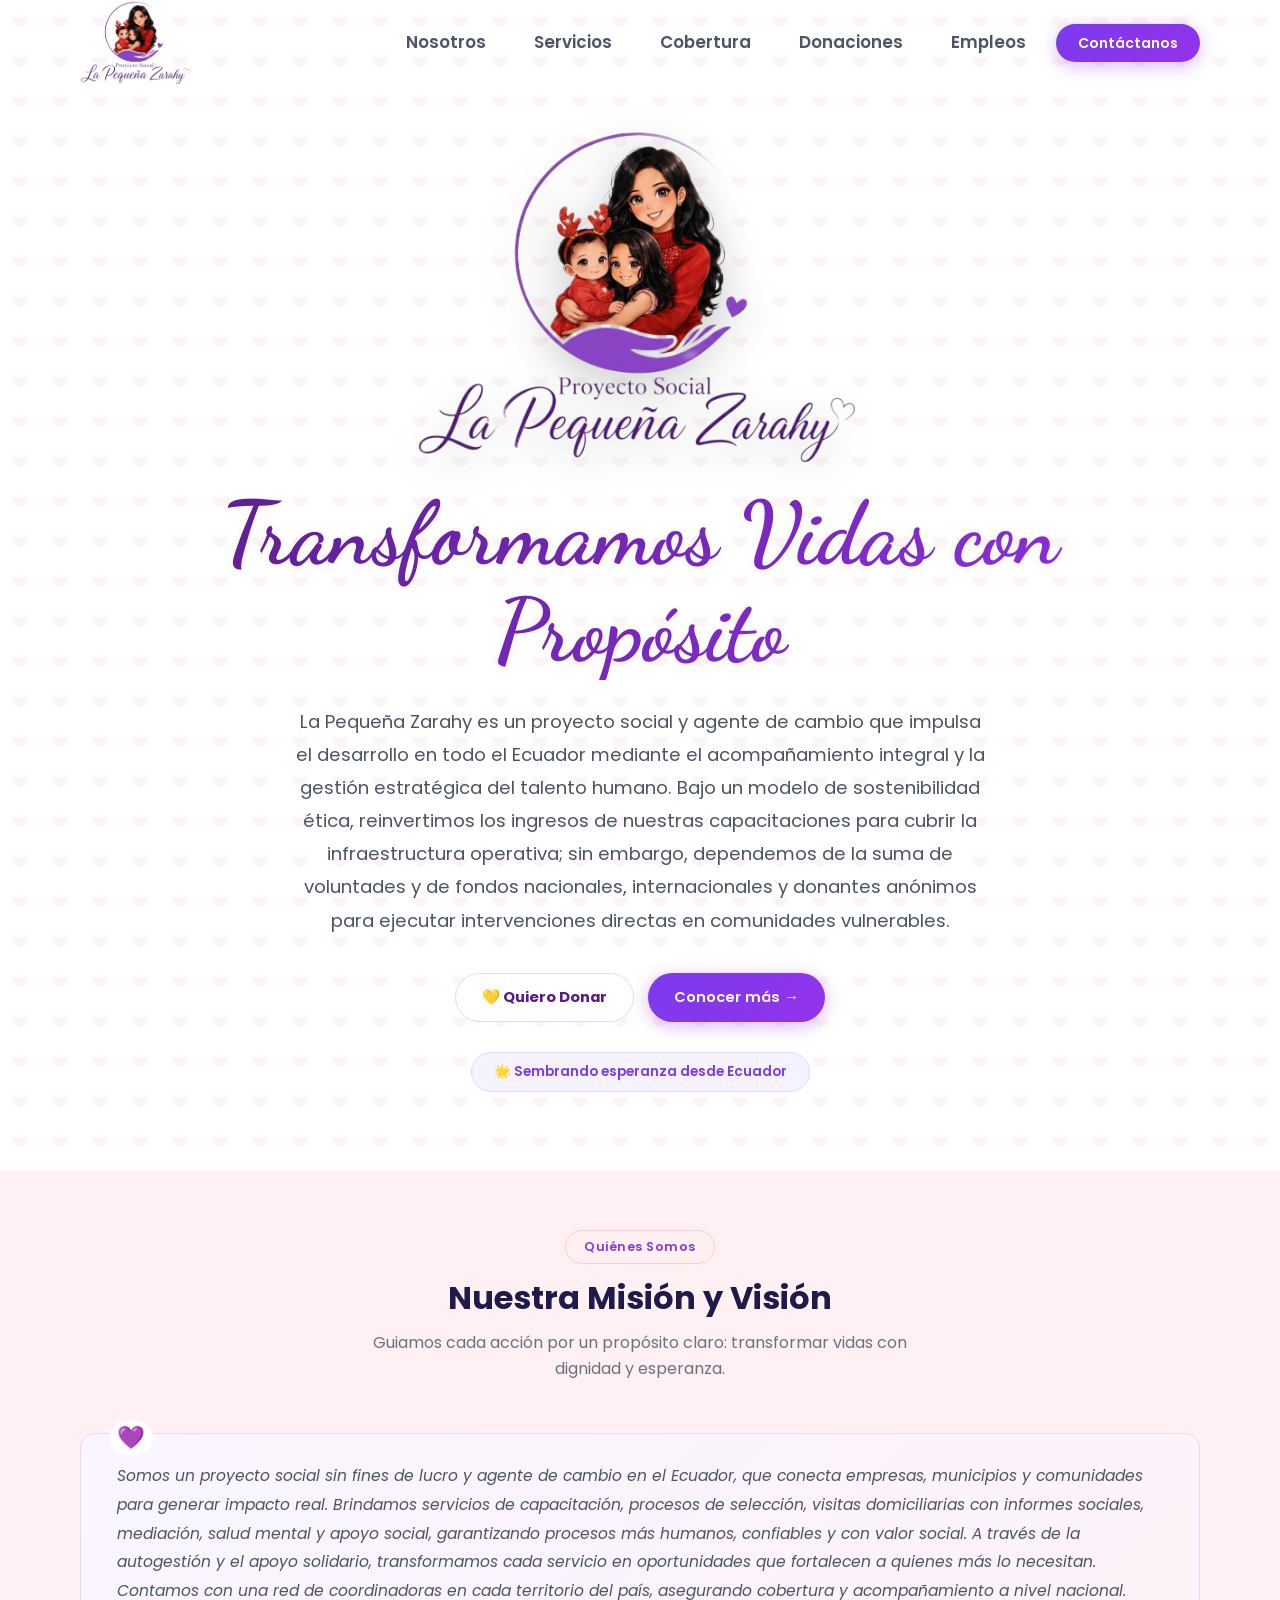
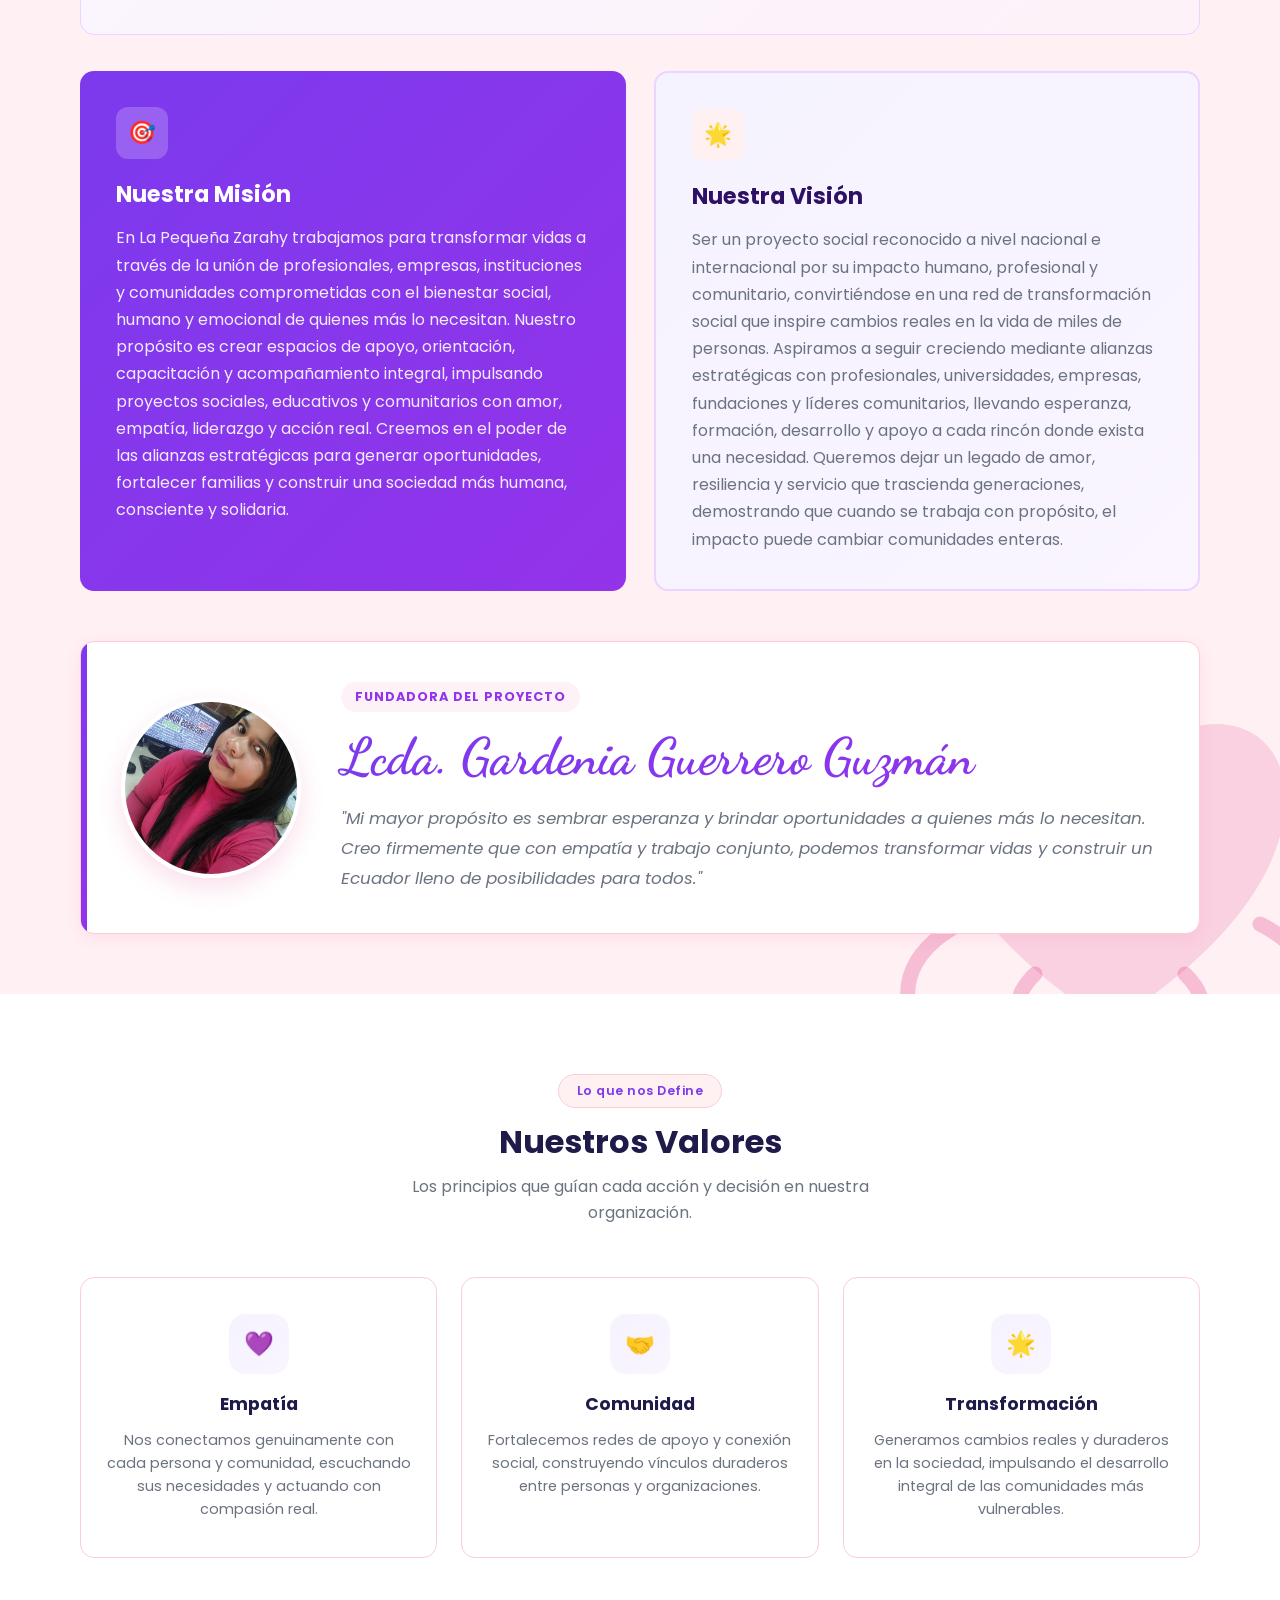
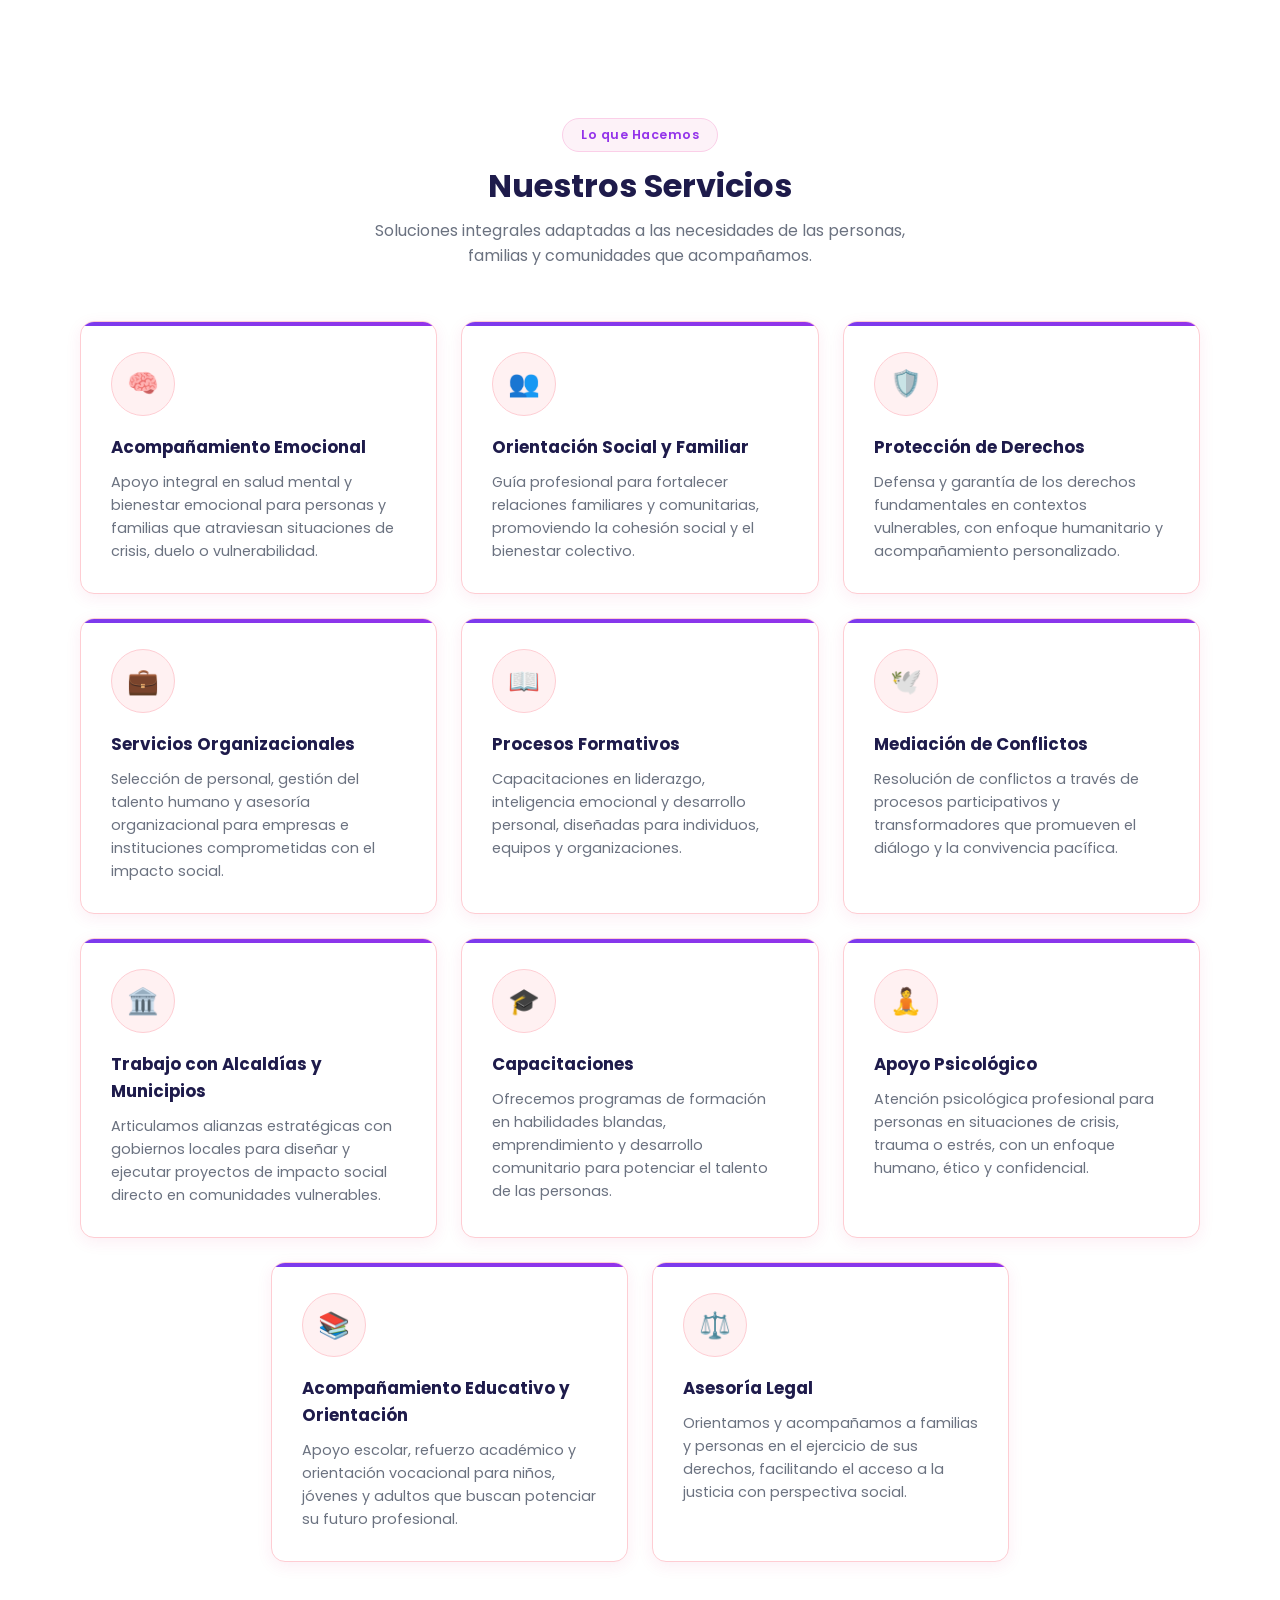
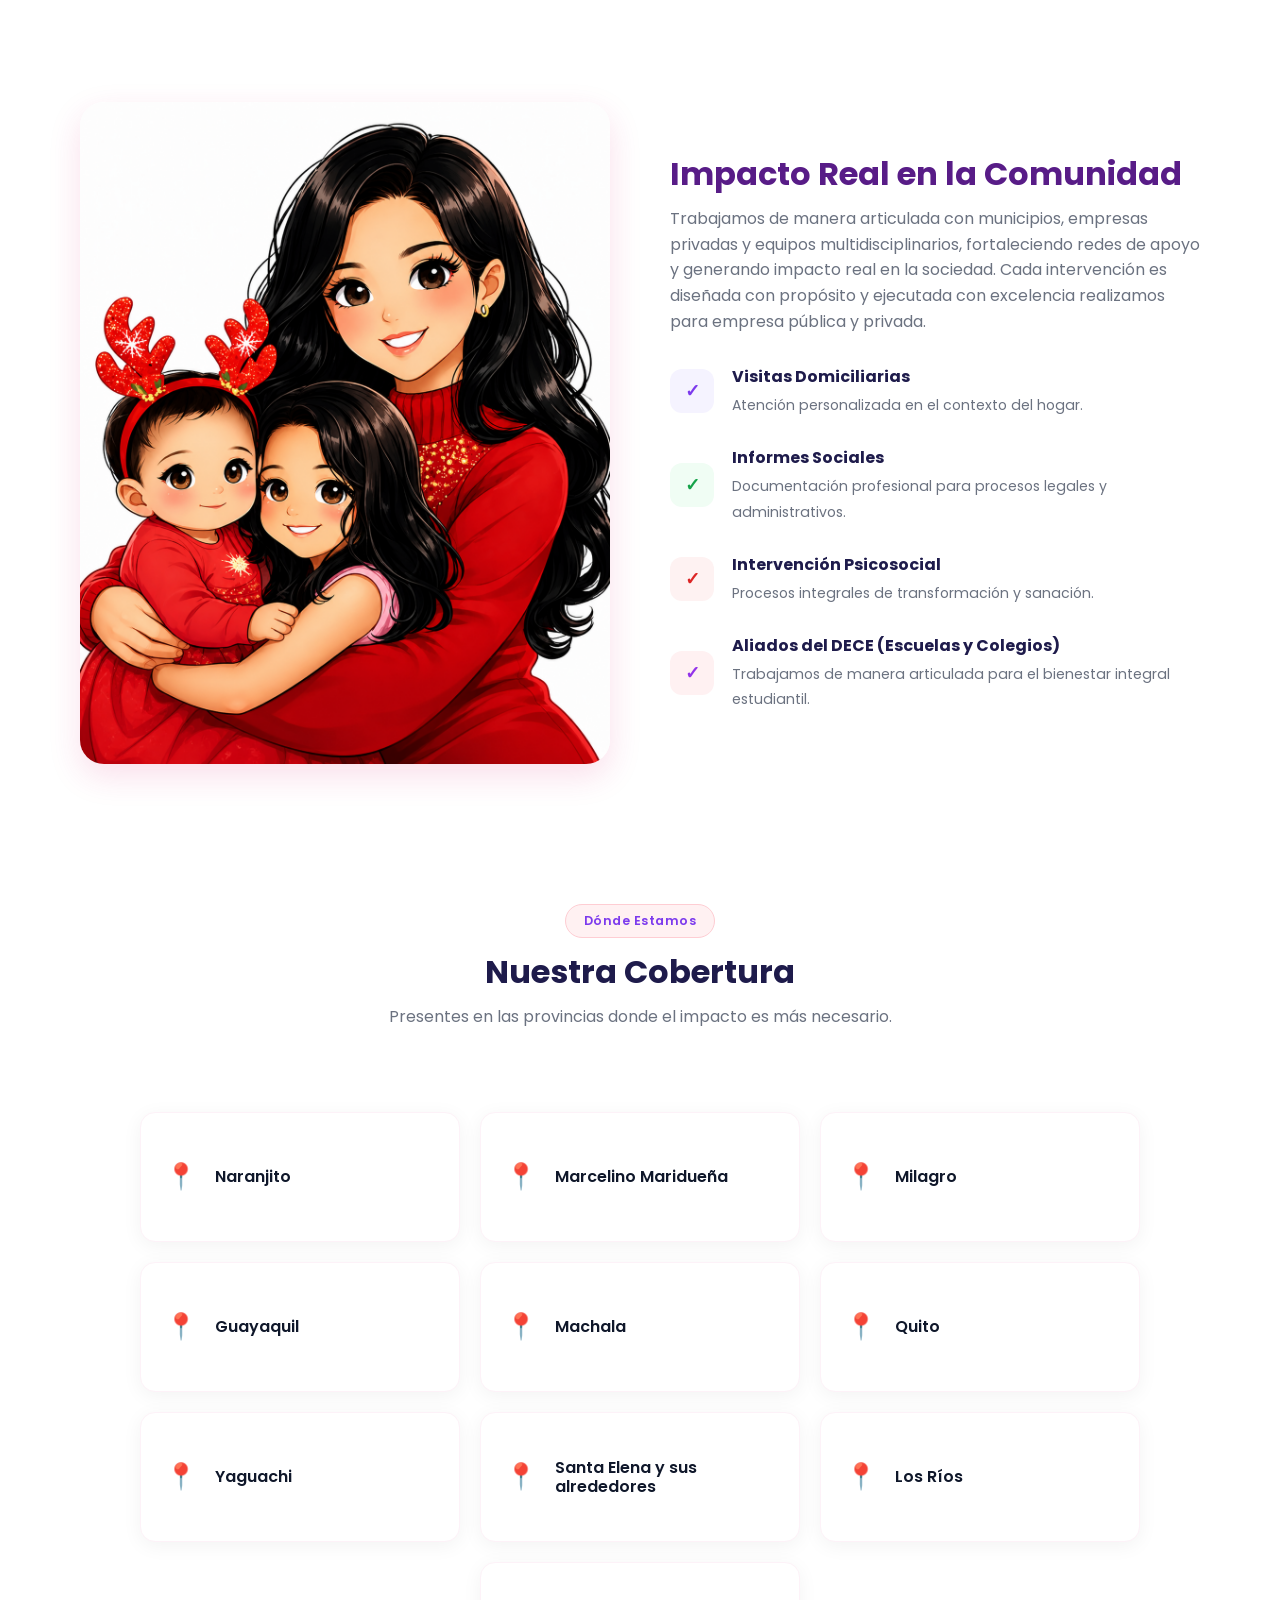
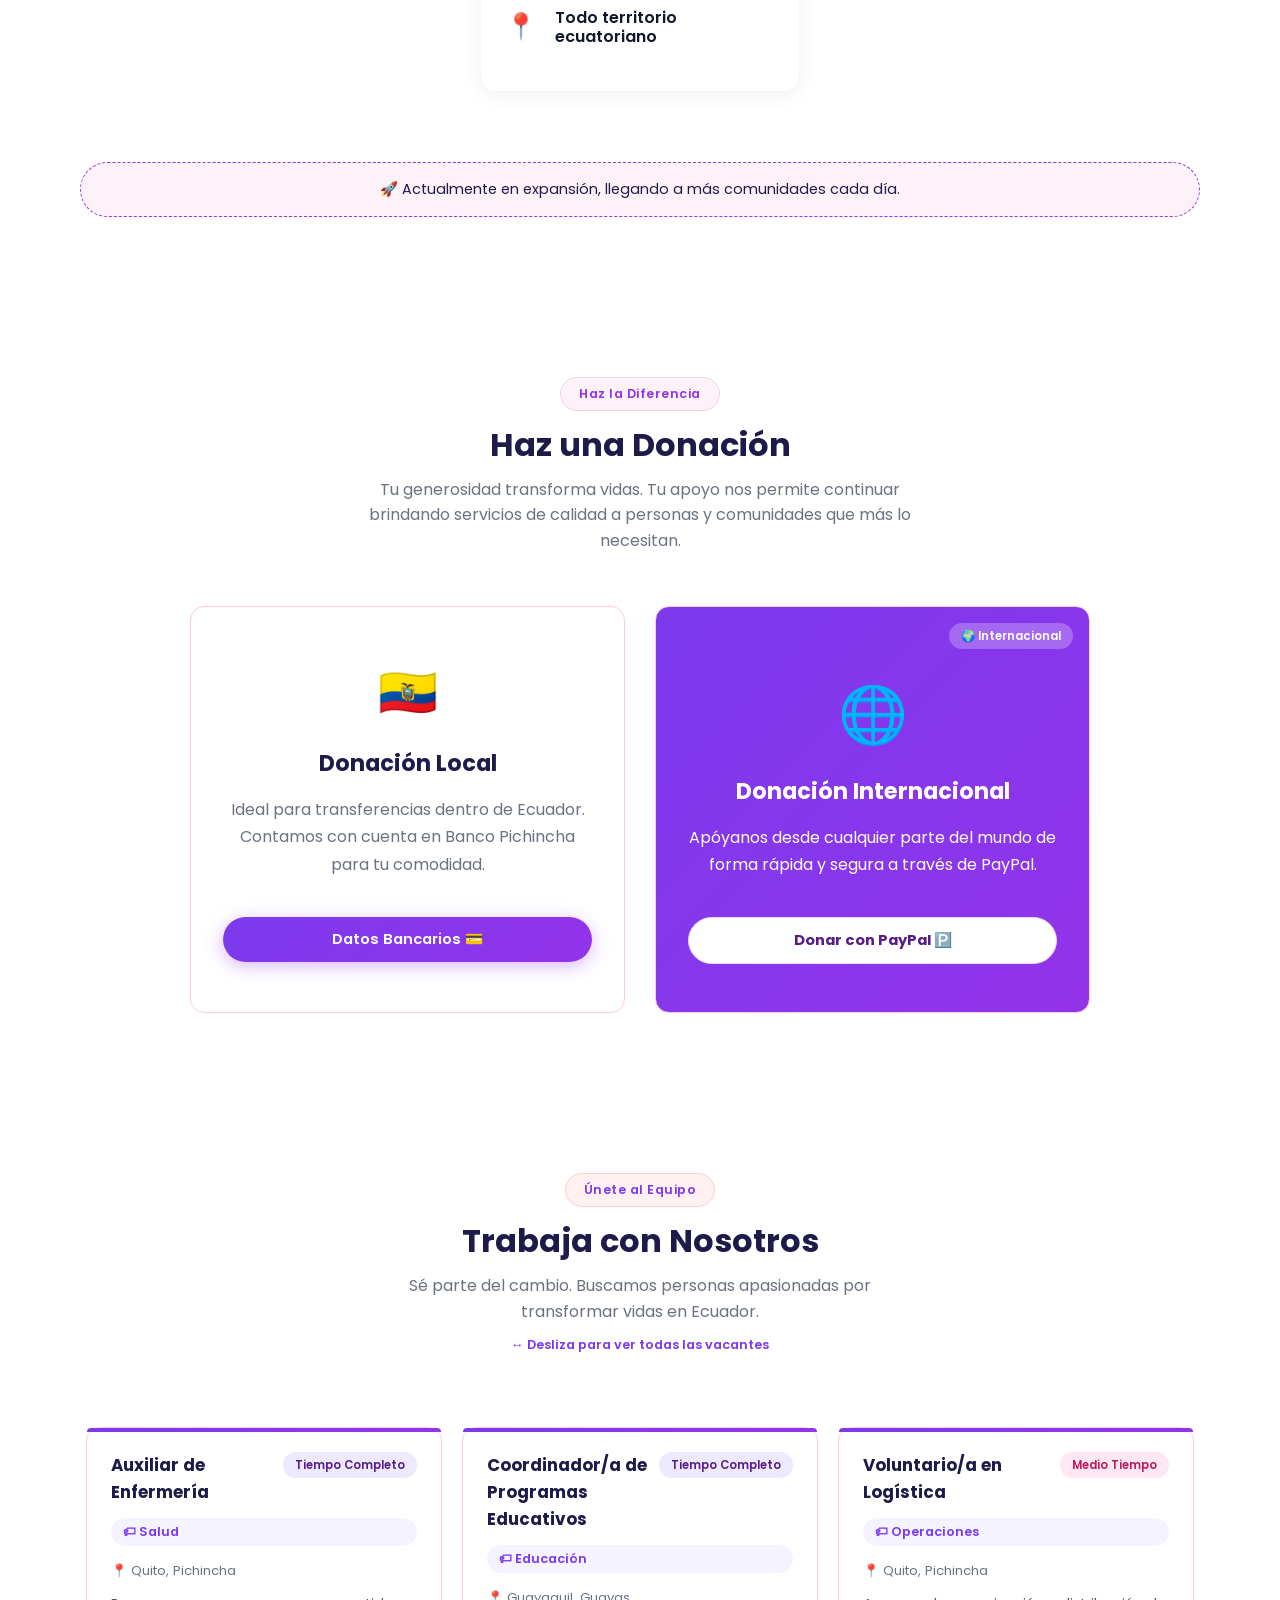
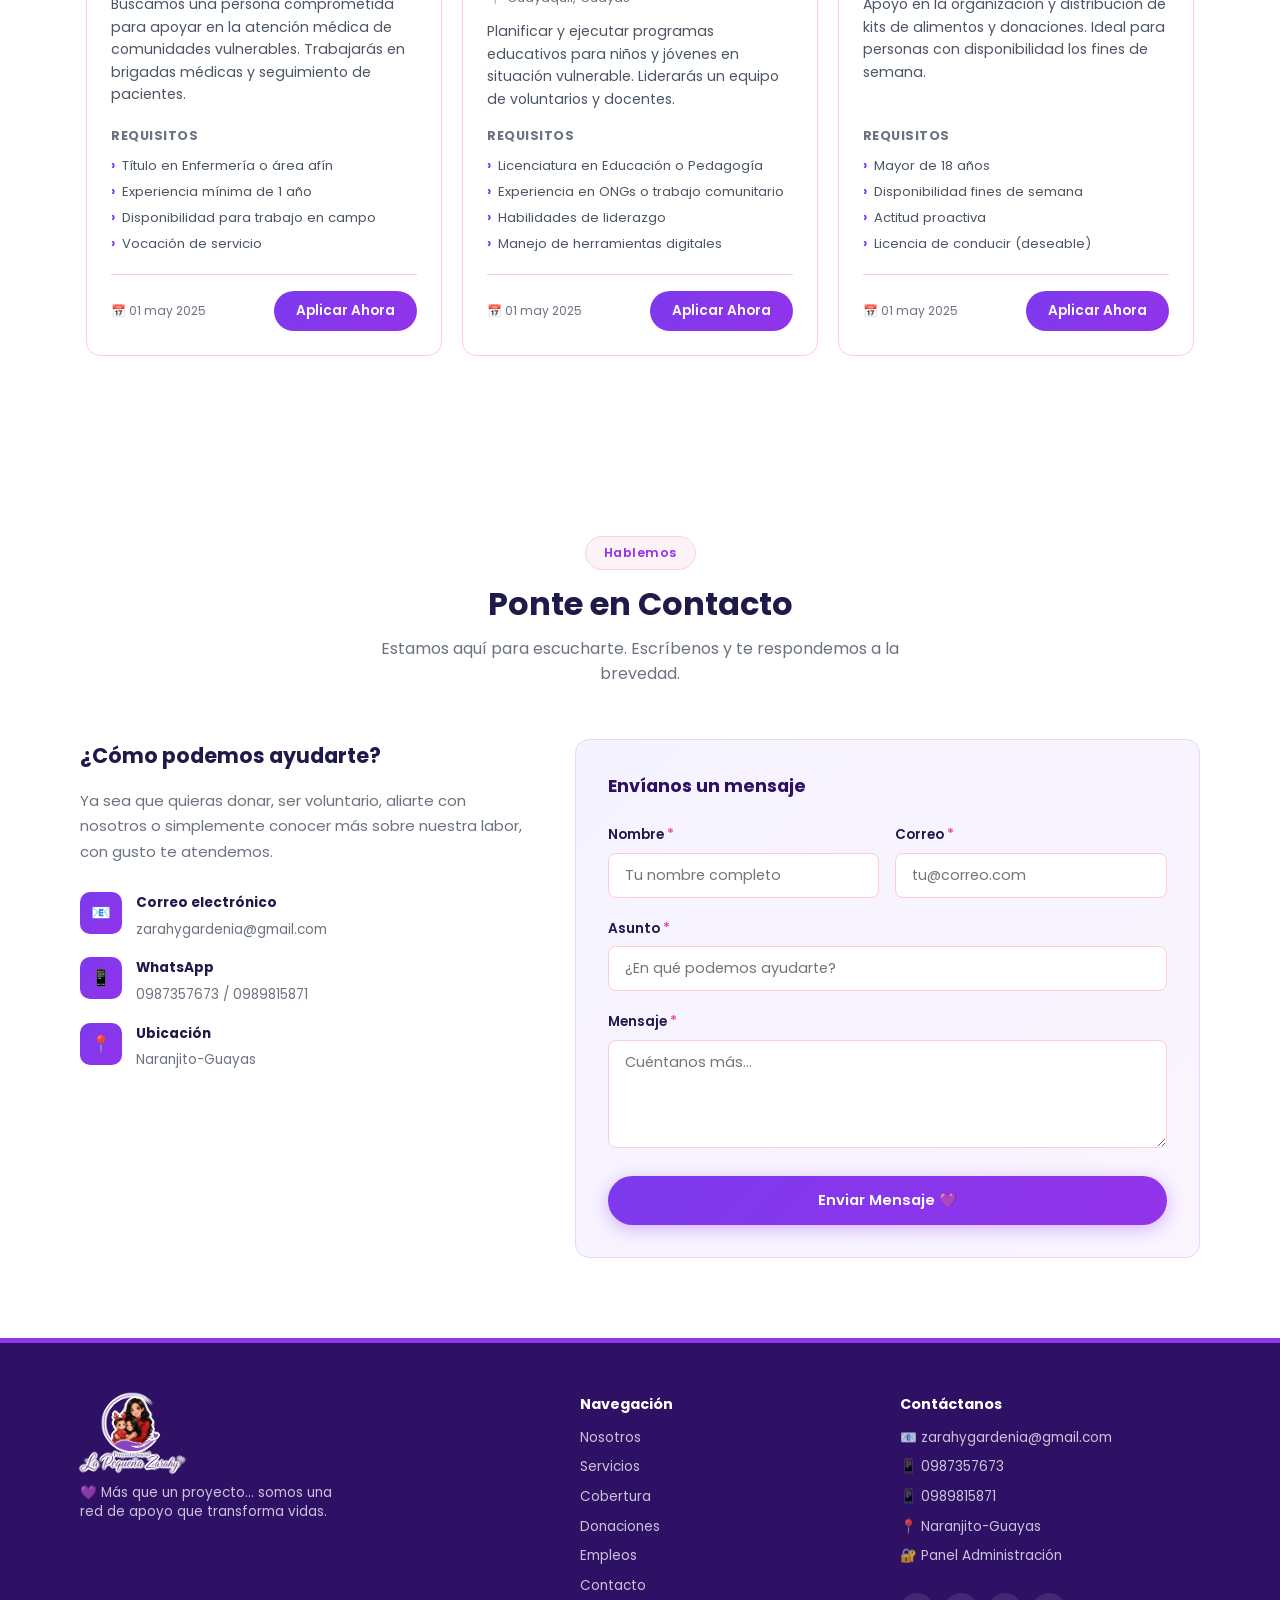
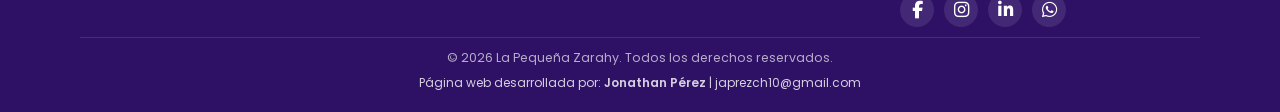
==== commit b9b9c723: "Version 2.0.0." ====
--- a/la-pequena-zarahy/index.html
+++ b/la-pequena-zarahy/index.html
@@ -22,7 +22,7 @@
     href="https://fonts.googleapis.com/css2?family=Dancing+Script:wght@700&family=Inter:wght@400;500;600;700&family=Playfair+Display:ital,wght@0,700;1,700&display=swap"
     rel="stylesheet">
 
-  <link rel="stylesheet" href="css/style.css?v=2.1">
+  <link rel="stylesheet" href="css/style.css?v=2.2">
   <link rel="icon" type="image/png" sizes="32x32" href="varios/primera_seccion3.png">
   <link rel="icon" type="image/png" sizes="16x16" href="varios/primera_seccion3.png">
   <link rel="apple-touch-icon" href="varios/primera_seccion3.png">
@@ -44,21 +44,6 @@
         border: none !important;
         cursor: pointer !important;
         position: relative !important;
-      }
-    }
-
-    /* FORZAR 1 COLUMNA EN MÓVILES (Cobertura) */
-    @media (max-width: 768px) {
-      .coverage-section .coverage-grid {
-        display: grid !important;
-        grid-template-columns: 1fr !important;
-        gap: 15px !important;
-      }
-
-      .coverage-section .coverage-card:last-child {
-        grid-column: auto !important;
-        max-width: none !important;
-        margin: 0 !important;
       }
     }
   </style>
@@ -128,22 +113,35 @@
         </p>
       </div>
       <div class="about-intro reveal">
-        <p>Proyecto social y agente de cambio que impulsa el desarrollo en todo el Ecuador mediante el acompañamiento
-          integral y la gestión estratégica del talento humano.</p>
+        <p>Somos un proyecto social sin fines de lucro y agente de cambio en el Ecuador, que conecta empresas,
+          municipios y comunidades para generar impacto real. Brindamos servicios de capacitación, procesos de
+          selección, visitas domiciliarias con informes sociales, mediación, salud mental y apoyo social, garantizando
+          procesos más humanos, confiables y con valor social. A través de la autogestión y el apoyo solidario,
+          transformamos cada servicio en oportunidades que fortalecen a quienes más lo necesitan. Contamos con una red
+          de coordinadoras en cada territorio del país, asegurando cobertura y acompañamiento a nivel nacional.</p>
       </div>
       <div class="mv-grid">
         <div class="mv-card mission reveal">
           <div class="mv-icon">🎯</div>
           <h3>Nuestra Misión</h3>
-          <p>Brindar apoyo integral a personas y familias en situación de vulnerabilidad, proporcionando acceso a
-            servicios de salud, educación y alimentación, con un enfoque humanitario y de respeto a la dignidad humana.
+          <p>En La Pequeña Zarahy trabajamos para transformar vidas a través de la unión de profesionales, empresas,
+            instituciones y comunidades comprometidas con el bienestar social, humano y emocional de quienes más lo
+            necesitan. Nuestro propósito es crear espacios de apoyo, orientación, capacitación y acompañamiento
+            integral, impulsando proyectos sociales, educativos y comunitarios con amor, empatía, liderazgo y acción
+            real. Creemos en el poder de las alianzas estratégicas para generar oportunidades, fortalecer familias y
+            construir una sociedad más humana, consciente y solidaria.
           </p>
         </div>
         <div class="mv-card vision reveal">
           <div class="mv-icon" style="color:var(--purple)">🌟</div>
           <h3>Nuestra Visión</h3>
-          <p>Ser una organización referente en Ecuador en la transformación social, reconocida por su impacto positivo
-            en comunidades vulnerables, promoviendo un futuro donde cada persona tenga acceso a una vida digna y plena.
+          <p>Ser un proyecto social reconocido a nivel nacional e internacional por su impacto humano, profesional y
+            comunitario, convirtiéndose en una red de transformación social que inspire cambios reales en la vida de
+            miles de personas. Aspiramos a seguir creciendo mediante alianzas estratégicas con profesionales,
+            universidades, empresas, fundaciones y líderes comunitarios, llevando esperanza, formación, desarrollo y
+            apoyo a cada rincón donde exista una necesidad. Queremos dejar un legado de amor, resiliencia y servicio que
+            trascienda generaciones, demostrando que cuando se trabaja con propósito, el impacto puede cambiar
+            comunidades enteras.
           </p>
         </div>
       </div>
@@ -338,49 +336,9 @@
         <h2 class="section-title">Nuestra Cobertura</h2>
         <p class="section-sub">Presentes en las provincias donde el impacto es más necesario.</p>
       </div>
-      <div class="coverage-grid">
-        <div class="coverage-card reveal">
-          <div class="cov-icon">📍</div>
-          <div class="cov-name">Naranjito</div>
-        </div>
-        <div class="coverage-card reveal">
-          <div class="cov-icon">📍</div>
-          <div class="cov-name">Marcelino Maridueña</div>
-        </div>
-        <div class="coverage-card reveal">
-          <div class="cov-icon">📍</div>
-          <div class="cov-name">Milagro</div>
-        </div>
-        <div class="coverage-card reveal">
-          <div class="cov-icon">📍</div>
-          <div class="cov-name">Guayaquil</div>
-        </div>
-        <div class="coverage-card reveal">
-          <div class="cov-icon">📍</div>
-          <div class="cov-name">Mariscal Sucre</div>
-        </div>
-        <div class="coverage-card reveal">
-          <div class="cov-icon">📍</div>
-          <div class="cov-name">Machala</div>
-        </div>
-        <div class="coverage-card reveal">
-          <div class="cov-icon">📍</div>
-          <div class="cov-name">Quito</div>
-        </div>
-        <div class="coverage-card reveal">
-          <div class="cov-icon">📍</div>
-          <div class="cov-name">Bucay</div>
-        </div>
-        <div class="coverage-card reveal">
-          <div class="cov-icon">📍</div>
-          <div class="cov-name">Yaguachi</div>
-        </div>
-        <div class="coverage-card reveal" style="grid-column: span 3; max-width: 400px; margin: 0 auto; width: 100%;">
-          <div class="cov-icon">📍</div>
-          <div class="cov-name">Todo territorio ecuatoriano</div>
-        </div>
-      </div>
-
+      <div class="coverage-grid" id="cobertura-grid">
+        <p style="text-align:center; color: var(--text-mid); grid-column: 1/-1;">Cargando localidades de cobertura...</p>
+      </div>
       <div class="coverage-footer reveal"
         style="margin-top: 40px; text-align: center; background: #fdf2f8; padding: 15px; border-radius: 50px; border: 1px dashed var(--pink); color: var(--text-dark); font-size: 0.9rem;">
         🚀 Actualmente en expansión, llegando a más comunidades cada día.
@@ -599,10 +557,12 @@
             <a href="https://www.facebook.com/nhguerreros" class="social-link" aria-label="Facebook" target="_blank">
               <i class="fab fa-facebook-f"></i>
             </a>
-            <a href="https://www.instagram.com/gardenia_guerrero/" class="social-link" aria-label="Instagram" target="_blank">
+            <a href="https://www.instagram.com/gardenia_guerrero/" class="social-link" aria-label="Instagram"
+              target="_blank">
               <i class="fab fa-instagram"></i>
             </a>
-            <a href="https://www.linkedin.com/in/gardenia-guerrero-g-a8740680/" class="social-link" aria-label="LinkedIn" target="_blank">
+            <a href="https://www.linkedin.com/in/gardenia-guerrero-g-a8740680/" class="social-link"
+              aria-label="LinkedIn" target="_blank">
               <i class="fab fa-linkedin-in"></i>
             </a>
             <a href="https://wa.me/593987357673" class="social-link" aria-label="WhatsApp" target="_blank">
@@ -672,7 +632,7 @@
     </div>
   </div>
 
-  <script src="js/main.js?v=1.1"></script>
+  <script src="js/main.js?v=2.0"></script>
 </body>
 
 </html>
--- a/la-pequena-zarahy/css/style.css
+++ b/la-pequena-zarahy/css/style.css
@@ -76,10 +76,10 @@
 .hamburger.open span:nth-child(3){transform:translateY(-7px) rotate(-45deg)}
 
 /* ── Hero ── */
-.hero{min-height:750px;display:flex;align-items:center;position:relative;overflow:hidden;padding-top:var(--nav-h)}
+.hero{min-height:auto;display:flex;align-items:center;position:relative;overflow:hidden;padding-top:calc(var(--nav-h) + 30px);padding-bottom:20px}
 .hero-bg{position:absolute;inset:0;background:#ffffff}
 .hero-bg::after{content:'';position:absolute;inset:0;background:url("data:image/svg+xml,%3Csvg width='40' height='40' viewBox='0 0 40 40' xmlns='http://www.w3.org/2000/svg'%3E%3Cpath d='M20 28 C17 25 12 25 12 20 C12 16 20 16 20 20 C20 16 28 16 28 20 C28 25 23 25 20 28 Z' fill='%23db2777' fill-opacity='0.05'/%3E%3C/svg%3E")}
-.hero-content{position:relative;z-index:1;color:var(--text-dark);text-align:center;padding:40px 20px 80px}
+.hero-content{position:relative;z-index:1;color:var(--text-dark);text-align:center;padding:10px 20px 30px}
 .hero-badge{display:inline-block;background:#f5f3ff;border:1px solid #e9d5ff;padding:8px 22px;border-radius:50px;font-size:.85rem;font-weight:600;color:var(--purple);margin-bottom:28px}
 .hero-title{margin-bottom:25px}
 .hero-title span{font-family:'Dancing Script',cursive;display:flex;flex-wrap:wrap;align-items:center;justify-content:center;gap:10px 15px;background:linear-gradient(135deg, var(--purple-dark), var(--pink));-webkit-background-clip:text;-webkit-text-fill-color:transparent;background-clip:text;font-size:clamp(2rem,7vw,5.5rem);line-height:1.1;filter:drop-shadow(0 2px 5px rgba(0,0,0,0.05))}
@@ -158,14 +158,8 @@
 .impact-item strong{display:block;font-size:2.6rem;font-weight:800;line-height:1}
 .impact-item span{font-size:.85rem;opacity:.85;margin-top:6px;display:block}
 
-/* ── Coverage ── */
-.coverage-section{background:#fff}
-.coverage-grid{display:grid;grid-template-columns:repeat(3,1fr);gap:20px}
-.coverage-card{display:flex;align-items:center;gap:15px;padding:18px 24px;background:#fff;border:1px solid var(--border);border-radius:var(--radius-sm);transition:var(--transition);text-align:left}
-.coverage-card:hover{border-color:var(--purple);box-shadow:var(--shadow);transform:translateY(-2px)}
-.cov-icon{font-size:1.2rem;color:var(--pink);flex-shrink:0}
-.cov-name{font-weight:600;color:var(--text-dark);font-size:.9rem;line-height:1.3}
-
+
+/* ── Donations ── */
 /* ── Donations ── */
 .donations-container{display:flex;justify-content:center}
 .donation-card{text-align:center;padding:48px 32px;position:relative;overflow:hidden;width:100%}
@@ -346,9 +340,6 @@
   .nav-menu.open{transform:translateY(0);opacity:1}
   .nav-link{padding:12px 16px;border-radius:10px;width:100%;text-align:left}
   .nav-btn{width:100%;justify-content:center;padding:12px}
-  .coverage-card:last-child{grid-column:2/3}
-  .impact-grid{grid-template-columns:repeat(2,1fr)}
-  .coverage-grid{grid-template-columns:repeat(3,1fr)}
   .footer-grid{grid-template-columns:1fr 1fr}
   .footer-brand{grid-column:1/-1}
 }
@@ -385,10 +376,6 @@
   .donations-grid{grid-template-columns:1fr}
   .contact-grid{grid-template-columns:1fr}
 
-  /* Coverage */
-  .coverage-grid{grid-template-columns:1fr}
-  .coverage-card:last-child{grid-column:auto}
-
   /* Form row */
   .form-row{grid-template-columns:1fr}
 }
@@ -398,8 +385,6 @@
   .container{padding:0 16px}
   .section-title{font-size:1.4rem}
   .values-grid{grid-template-columns:1fr}
-  .coverage-grid{grid-template-columns:1fr}
-  .coverage-card:last-child{grid-column:auto}
   .impact-grid{grid-template-columns:1fr 1fr}
   .footer-grid{grid-template-columns:1fr}
   .footer-bottom{flex-direction:column;text-align:center}
@@ -410,3 +395,106 @@
   .modal-header{border-radius:16px 16px 0 0}
   .jobs-grid{grid-template-columns:1fr}
 }
+
+/* =============================================
+   COBERTURA INTERACTIVA (OVERLAY Y HOVER)
+   ============================================= */
+.coverage-grid {
+  display: flex;
+  flex-wrap: wrap;
+  justify-content: center;
+  gap: 20px;
+  max-width: 1200px;
+  margin: 0 auto;
+  padding: 30px 15px; /* Más aire y centrado real */
+  width: 100%;
+}
+.coverage-card {
+  position: relative;
+  overflow: hidden; /* Necesario para contener el overlay */
+  cursor: pointer;
+  background: #fff;
+  border: 1px solid #fdf2f8;
+  border-radius: 15px;
+  padding: 24px;
+  display: flex;
+  align-items: center;
+  gap: 18px;
+  box-shadow: 0 4px 20px rgba(0,0,0,0.05);
+  transition: var(--transition);
+  min-height: 130px; /* Suficiente para el overlay con varias personas */
+  width: 320px; 
+  max-width: 100%; 
+}
+.coverage-card:hover {
+  transform: translateY(-3px);
+  box-shadow: 0 10px 25px rgba(219,39,119,0.15);
+  border-color: var(--pink);
+}
+.coverage-overlay {
+  position: absolute;
+  inset: 0;
+  background: #7c3aed;
+  color: #fff;
+  display: flex;
+  flex-direction: column;
+  align-items: center;
+  justify-content: center;
+  text-align: center;
+  padding: 10px 8px;
+  transform: translateY(100%);
+  visibility: hidden;
+  transition: transform 0.4s cubic-bezier(0.4, 0, 0.2, 1), visibility 0.4s;
+  z-index: 10;
+  border-radius: 15px;
+  overflow-y: auto; /* Scroll si hay mucho contenido */
+  overflow-x: hidden;
+}
+.coverage-card:hover .coverage-overlay {
+  transform: translateY(0);
+  visibility: visible;
+}
+.cov-photos-container {
+  display: flex;
+  gap: 8px;
+  justify-content: center;
+  flex-wrap: wrap;
+  margin-bottom: 10px;
+  flex-shrink: 0;
+}
+.cov-photo {
+  width: 52px;
+  height: 52px;
+  border-radius: 50%;
+  border: 2px solid rgba(255,255,255,0.9);
+  object-fit: cover;
+  flex-shrink: 0;
+  box-shadow: 0 2px 8px rgba(0,0,0,0.25);
+  display: flex;
+  align-items: center;
+  justify-content: center;
+  background: rgba(255,255,255,0.2);
+  font-size: 26px; /* Emoji de persona más grande */
+  overflow: hidden;
+}
+.cov-coord-name {
+  font-size: 0.95rem;
+  font-weight: 600;
+  line-height: 1.2;
+  text-wrap: balance;
+}
+
+.cov-icon {
+  font-size: 1.6rem;
+  color: var(--pink);
+  flex-shrink: 0;
+  display: flex;
+  align-items: center;
+}
+
+.cov-name {
+  font-weight: 600; /* Ajustado: no tan grueso */
+  color: #0f172a;
+  font-size: 1rem;
+  line-height: 1.2;
+}
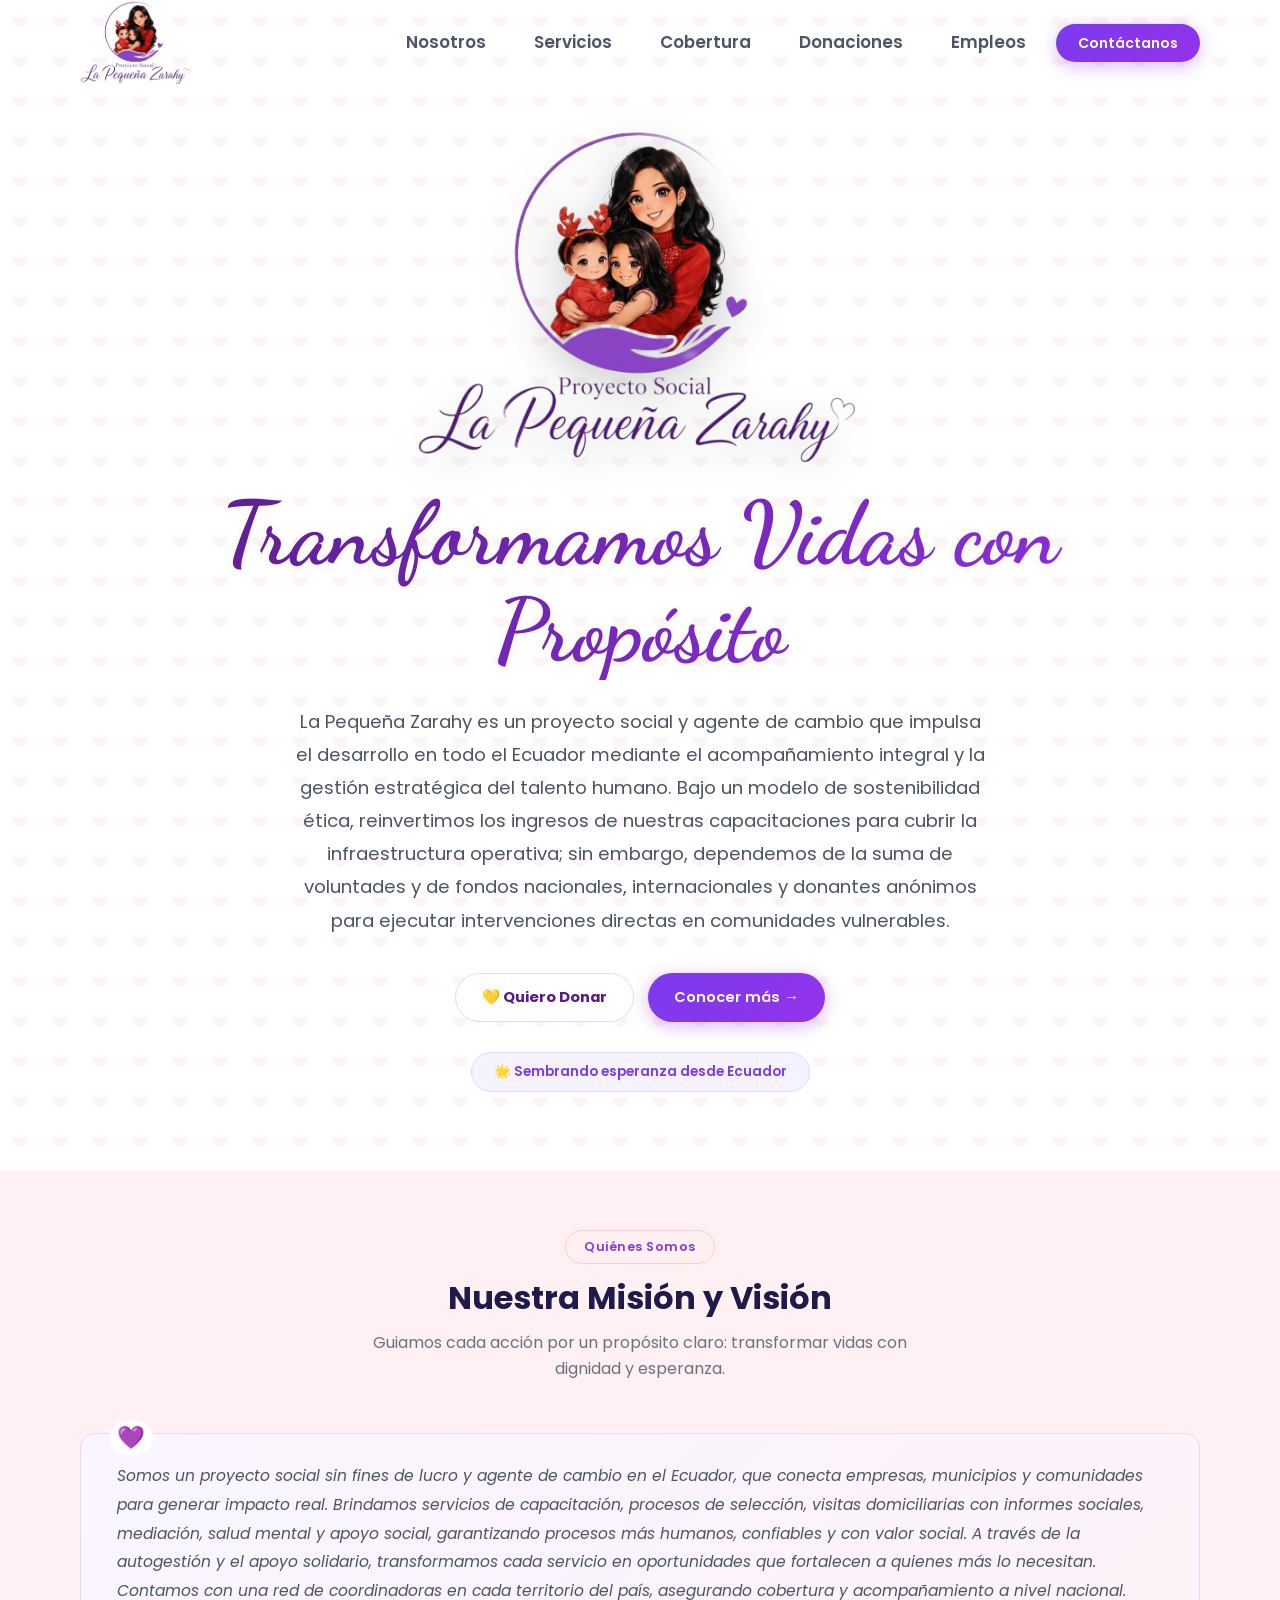
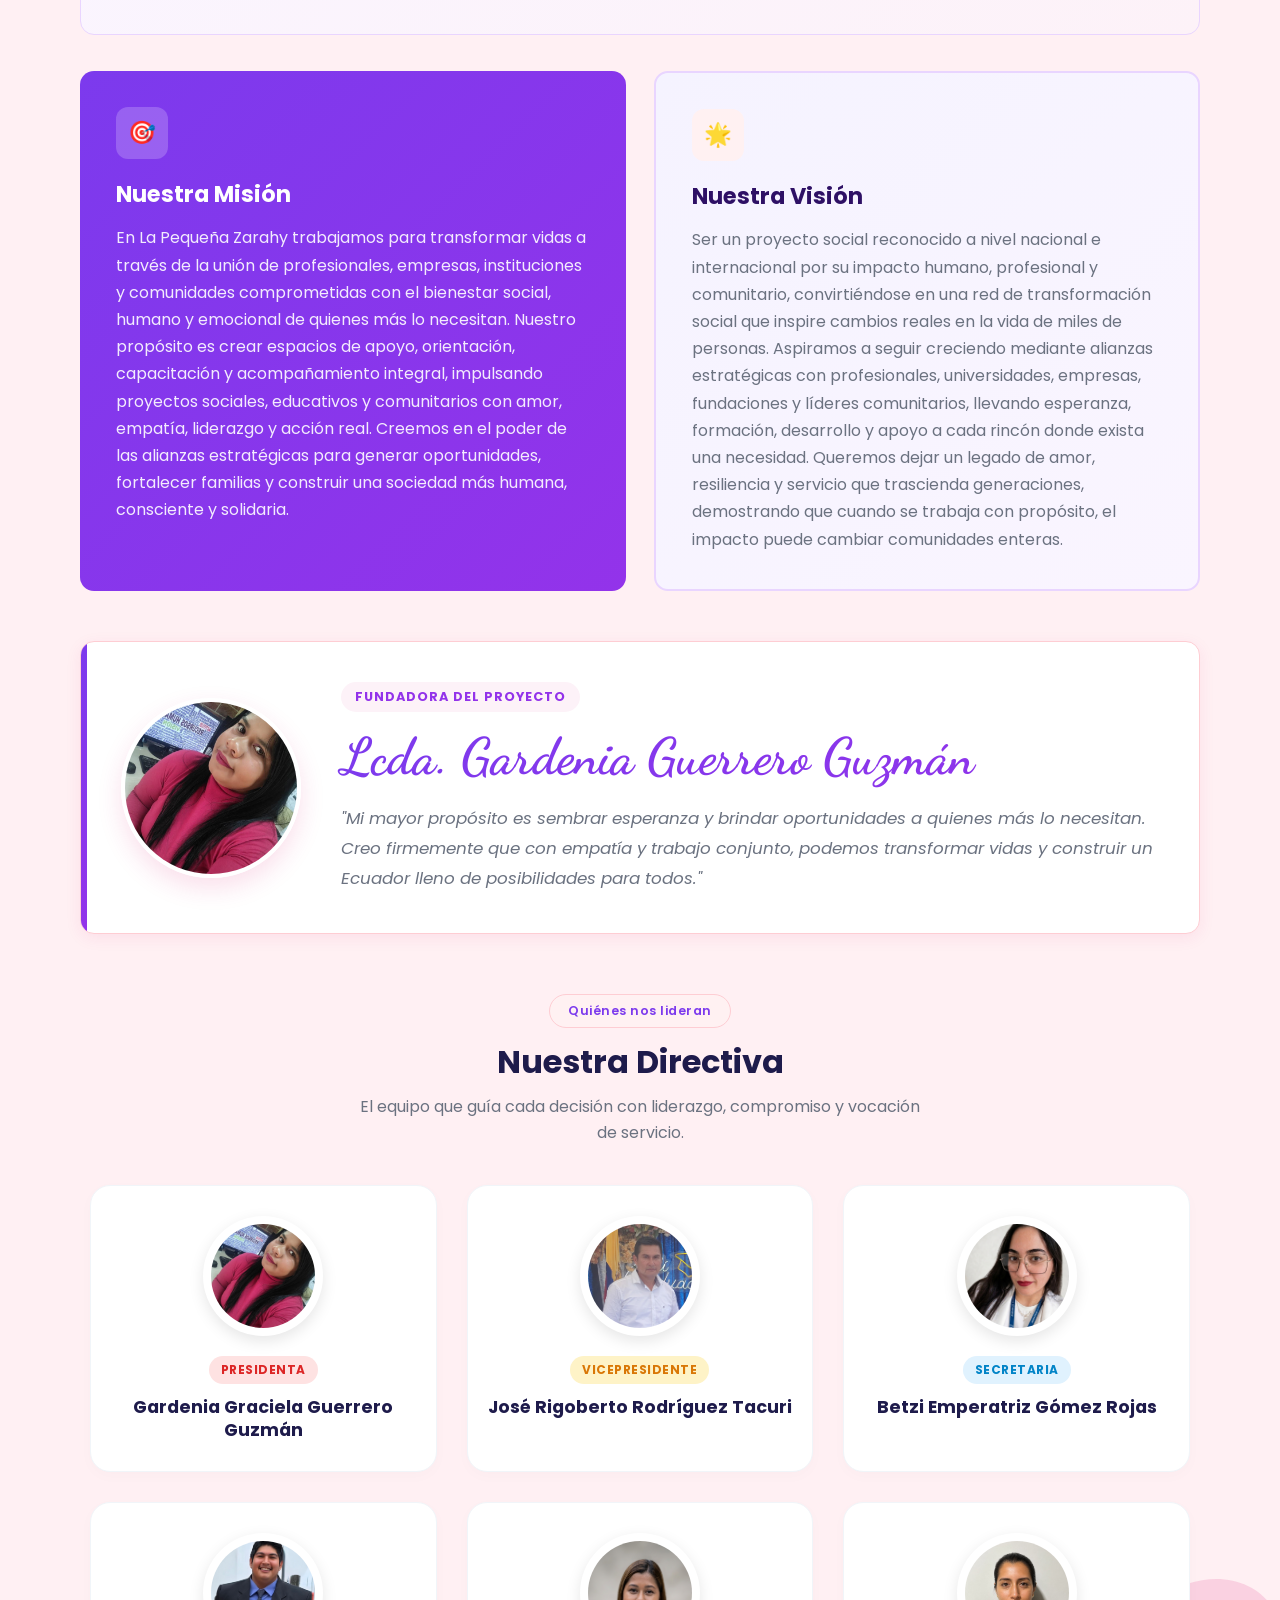
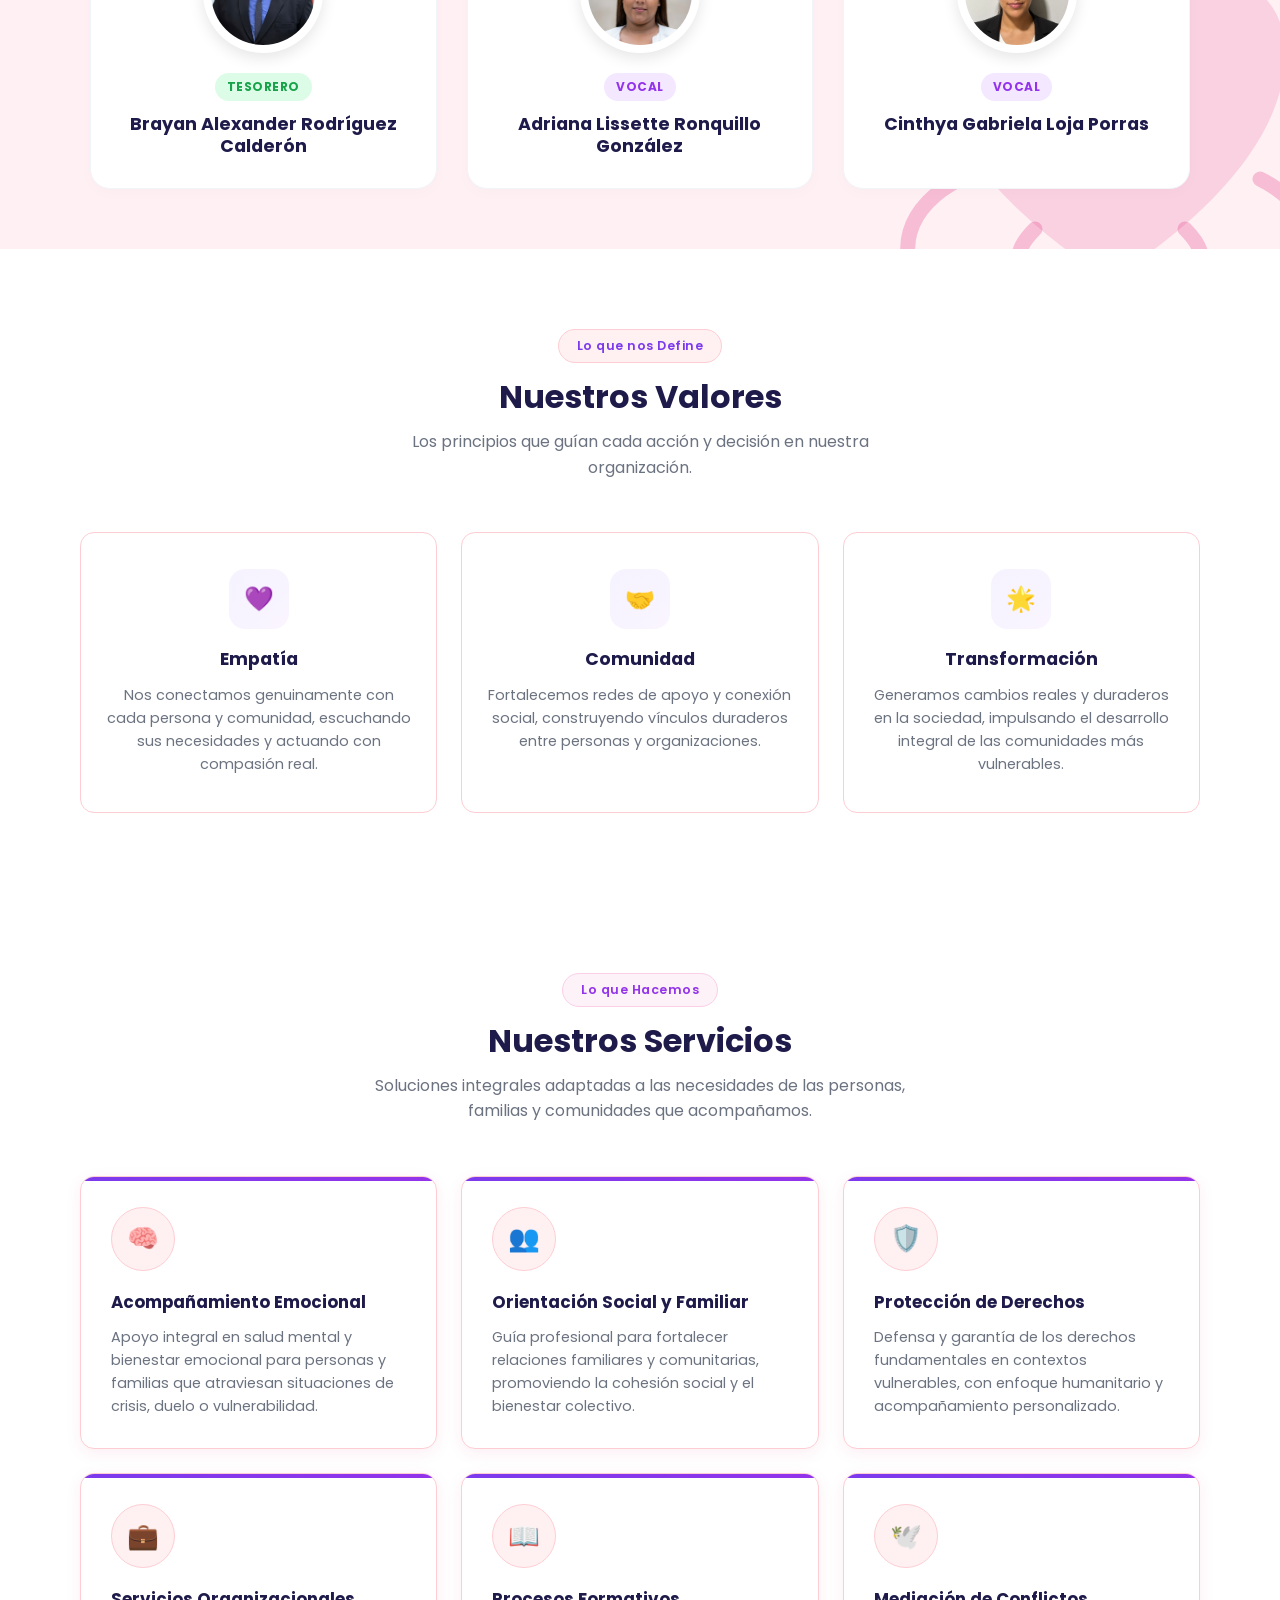
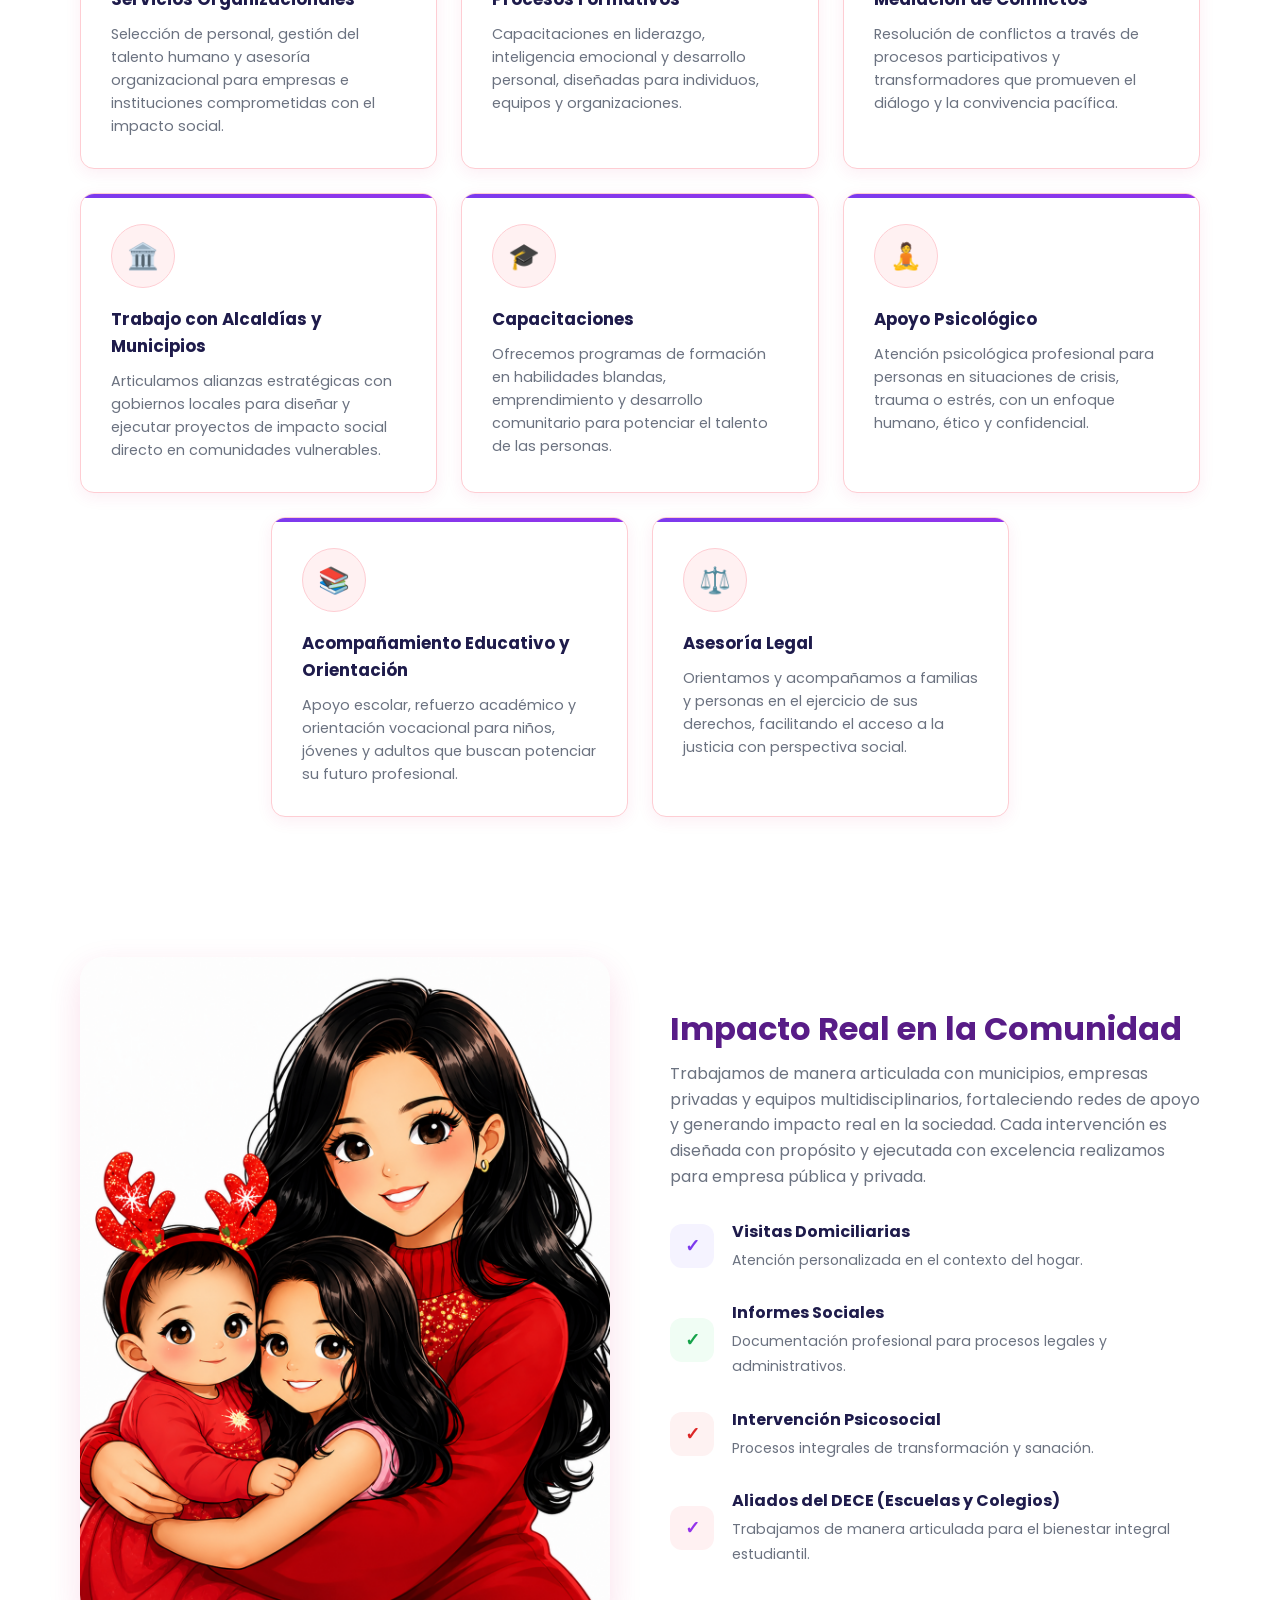
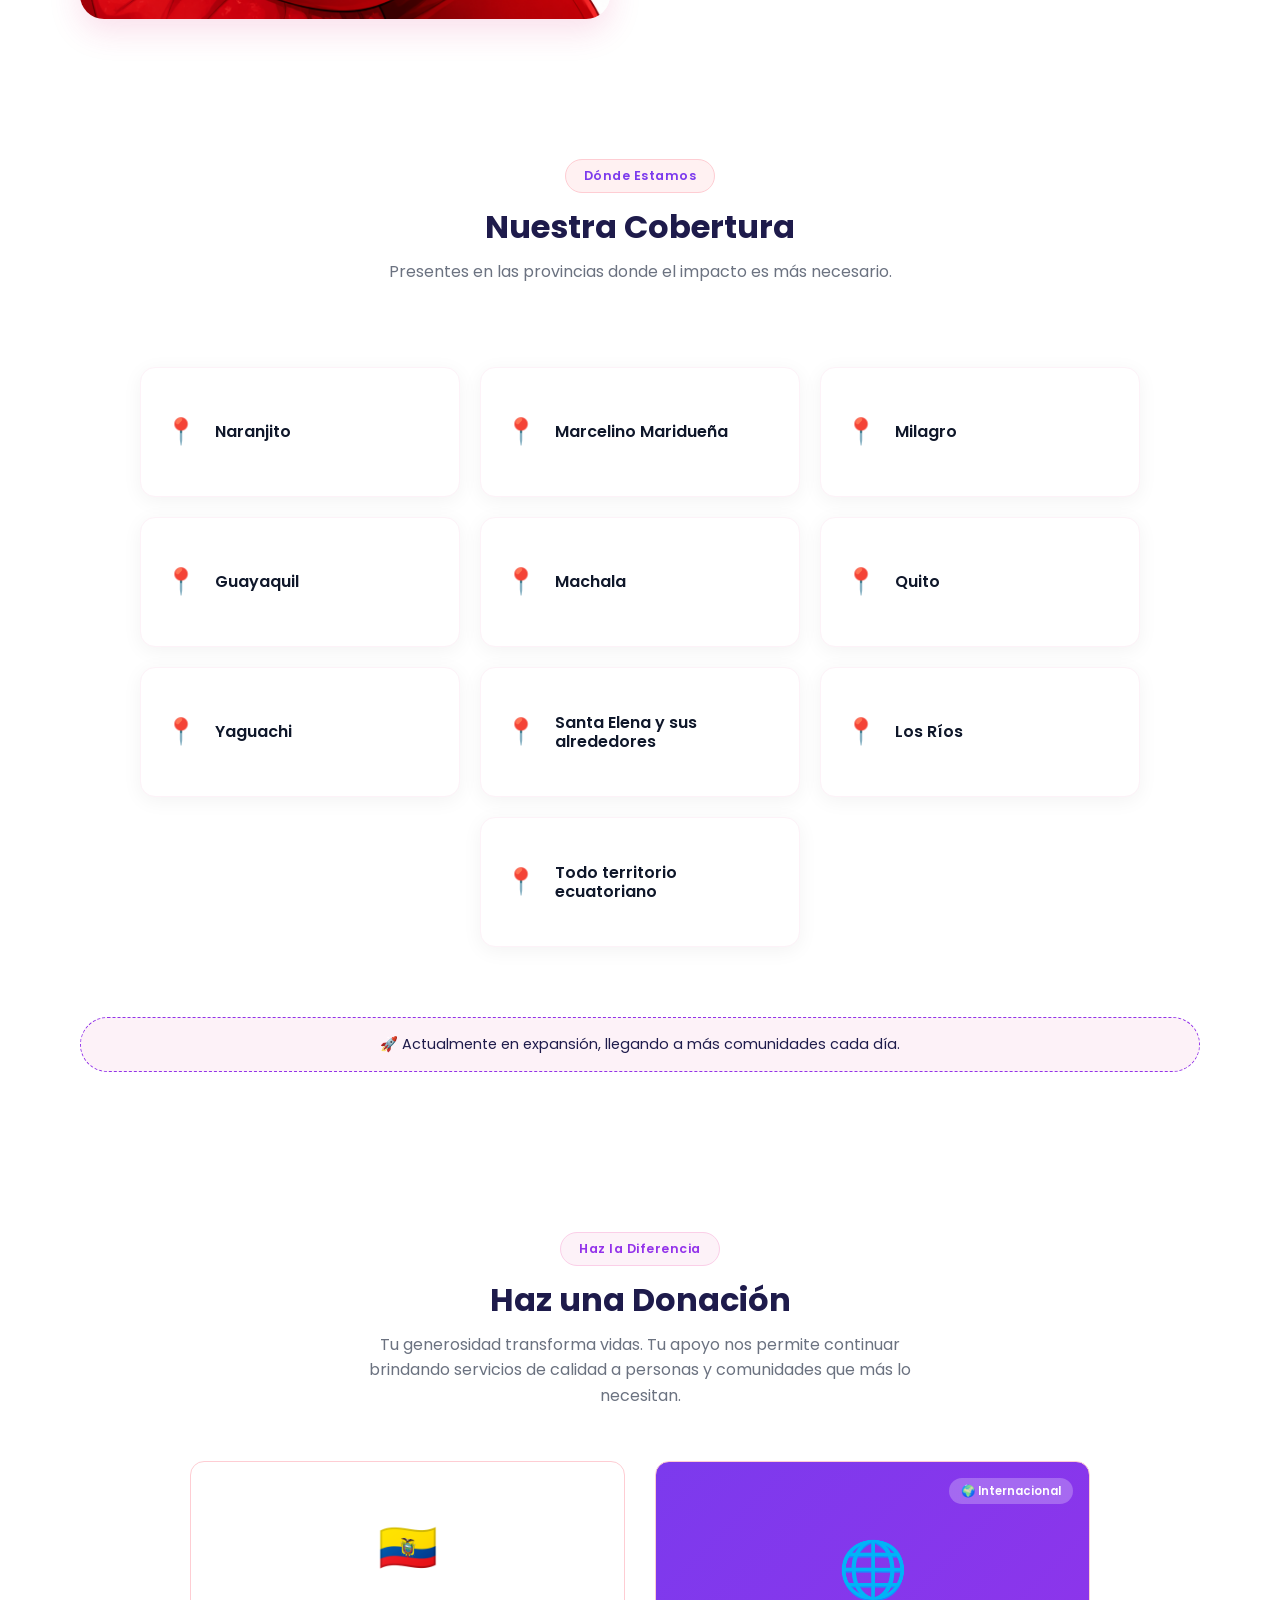
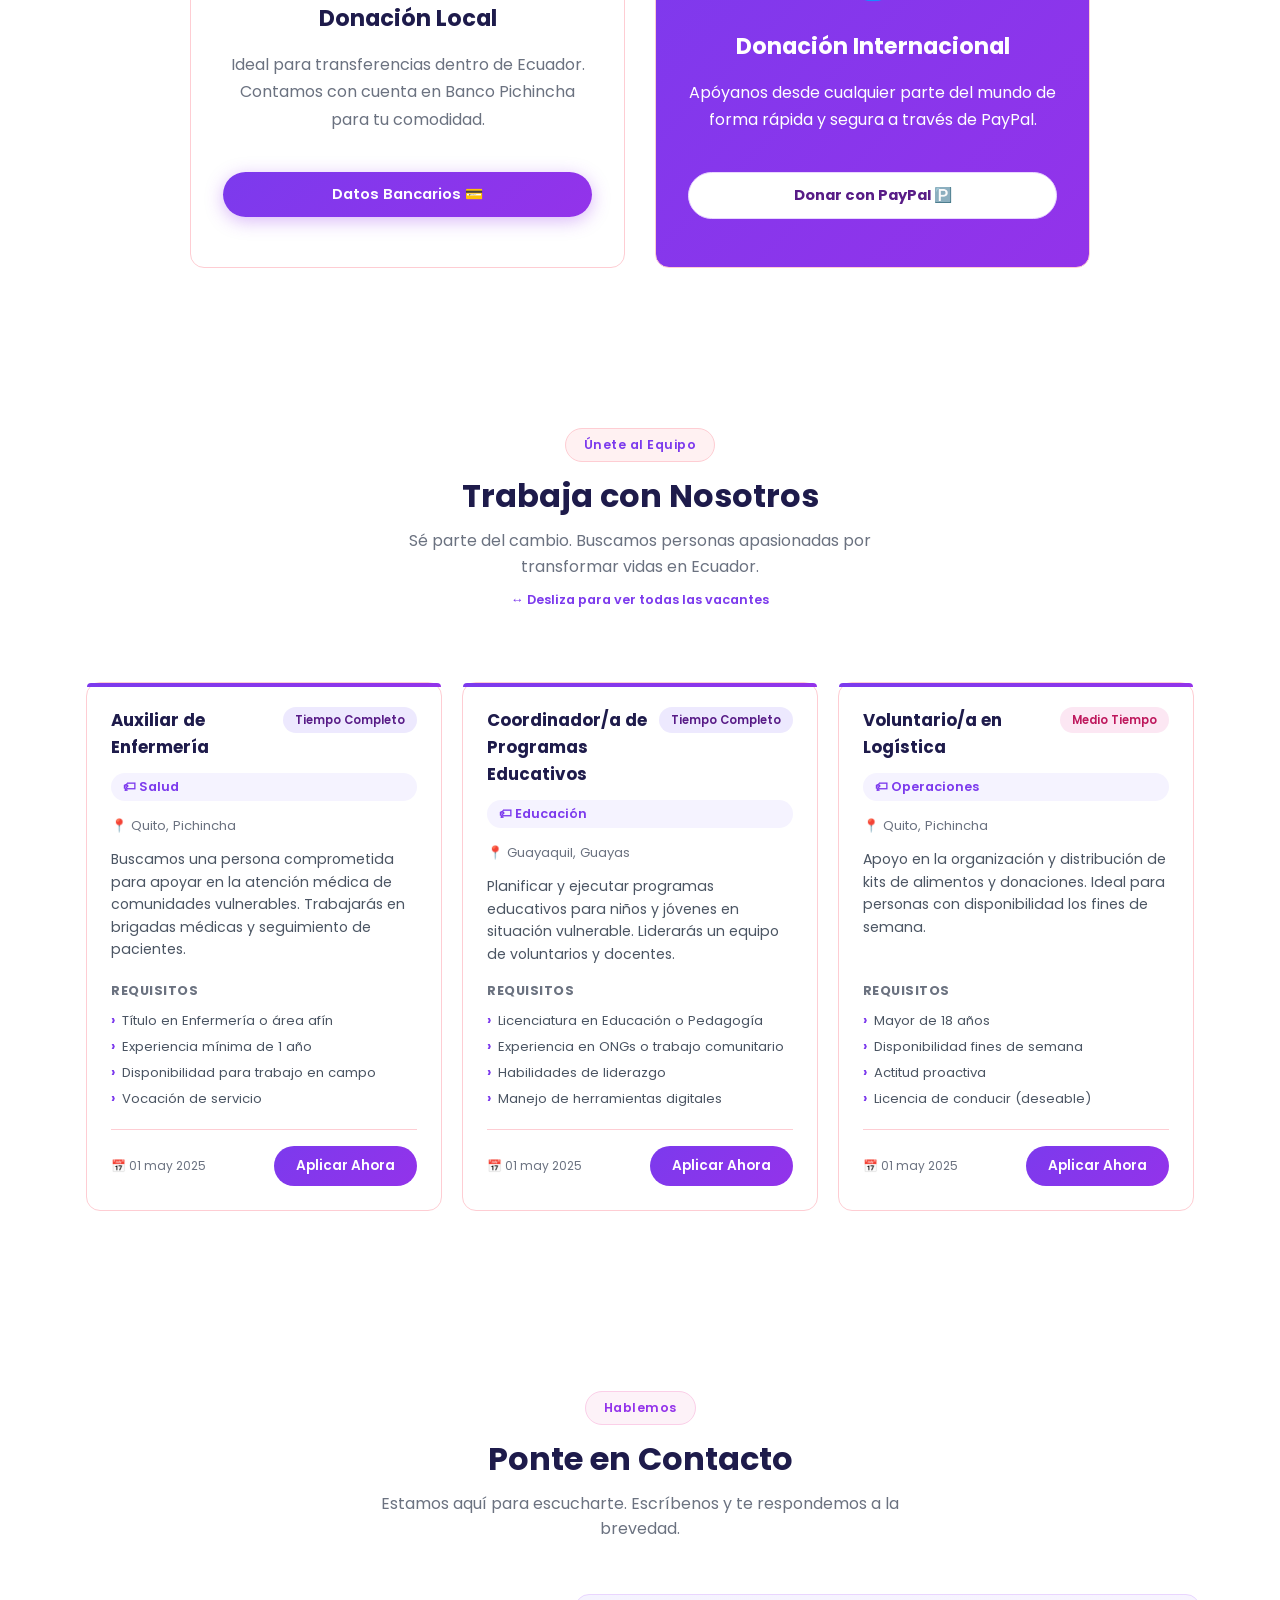
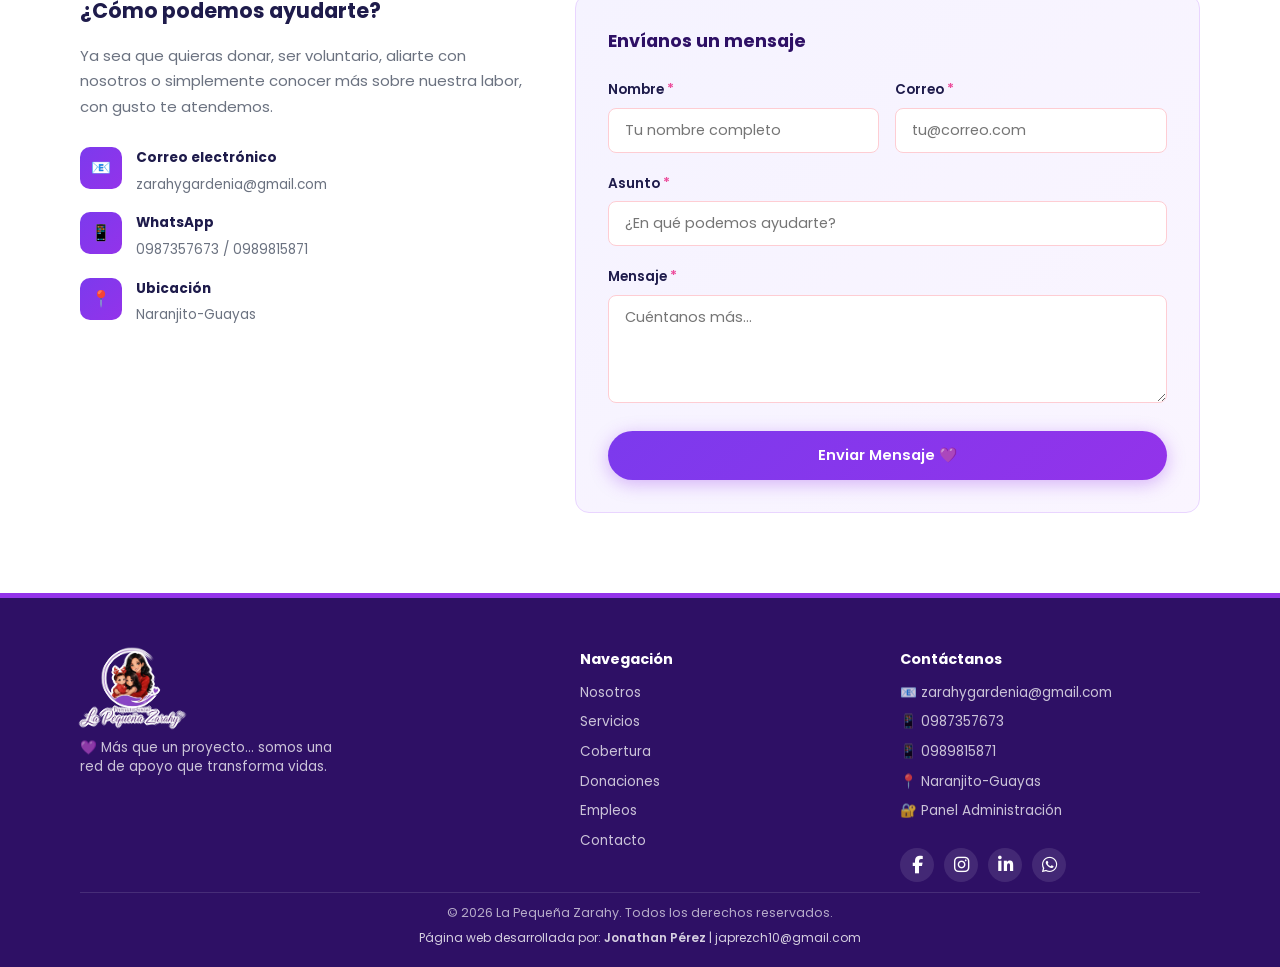
==== commit a7bb65e1: "Agregamos la directiva a la pagina" ====
--- a/la-pequena-zarahy/index.html
+++ b/la-pequena-zarahy/index.html
@@ -22,7 +22,7 @@
     href="https://fonts.googleapis.com/css2?family=Dancing+Script:wght@700&family=Inter:wght@400;500;600;700&family=Playfair+Display:ital,wght@0,700;1,700&display=swap"
     rel="stylesheet">
 
-  <link rel="stylesheet" href="css/style.css?v=2.2">
+  <link rel="stylesheet" href="css/style.css?v=3.0">
   <link rel="icon" type="image/png" sizes="32x32" href="varios/primera_seccion3.png">
   <link rel="icon" type="image/png" sizes="16x16" href="varios/primera_seccion3.png">
   <link rel="apple-touch-icon" href="varios/primera_seccion3.png">
@@ -162,6 +162,82 @@
         </div>
       </div>
 
+      <!-- ══ NUESTRA DIRECTIVA ══ -->
+      <div class="directiva-section reveal" style="margin-top: 60px;">
+        <div class="section-header" style="margin-bottom: 40px;">
+          <div class="section-badge purple">Quiénes nos lideran</div>
+          <h2 class="section-title">Nuestra Directiva</h2>
+          <p class="section-sub" style="margin: 0 auto;">El equipo que guía cada decisión con liderazgo, compromiso y vocación de servicio.</p>
+        </div>
+
+        <div class="directiva-grid">
+          <!-- Presidenta -->
+          <div class="directiva-card reveal">
+            <div class="directiva-photo-wrap">
+              <img src="varios/directiva/presidenta.jpeg" alt="Gardenia Guerrero Guzmán" 
+                onerror="if(this.src.endsWith('.jpeg')){this.src=this.src.replace('.jpeg','.png')}else{this.style.display='none'; this.nextElementSibling.style.display='flex'}">
+              <div class="directiva-avatar" style="display:none">👤</div>
+            </div>
+            <span class="directiva-badge presidente">Presidenta</span>
+            <h4 class="directiva-name">Gardenia Graciela Guerrero Guzmán</h4>
+          </div>
+
+          <!-- Vicepresidente -->
+          <div class="directiva-card reveal">
+            <div class="directiva-photo-wrap">
+              <img src="varios/directiva/vicepresidente.jpeg" alt="José Rodriguez Tacuri" 
+                onerror="if(this.src.endsWith('.jpeg')){this.src=this.src.replace('.jpeg','.png')}else{this.style.display='none'; this.nextElementSibling.style.display='flex'}">
+              <div class="directiva-avatar" style="display:none">👤</div>
+            </div>
+            <span class="directiva-badge vicepresidente">Vicepresidente</span>
+            <h4 class="directiva-name">José Rigoberto Rodríguez Tacuri</h4>
+          </div>
+
+          <!-- Secretaria -->
+          <div class="directiva-card reveal">
+            <div class="directiva-photo-wrap">
+              <img src="varios/directiva/secretaria.jpeg" alt="Betzi Gómez Rojas" 
+                onerror="if(this.src.endsWith('.jpeg')){this.src=this.src.replace('.jpeg','.png')}else{this.style.display='none'; this.nextElementSibling.style.display='flex'}">
+              <div class="directiva-avatar" style="display:none">👤</div>
+            </div>
+            <span class="directiva-badge secretaria">Secretaria</span>
+            <h4 class="directiva-name">Betzi Emperatriz Gómez Rojas</h4>
+          </div>
+
+          <!-- Tesorero -->
+          <div class="directiva-card reveal">
+            <div class="directiva-photo-wrap">
+              <img src="varios/directiva/tesorero.jpeg" alt="Brayan Rodríguez Calderón" 
+                onerror="if(this.src.endsWith('.jpeg')){this.src=this.src.replace('.jpeg','.png')}else{this.style.display='none'; this.nextElementSibling.style.display='flex'}">
+              <div class="directiva-avatar" style="display:none">👤</div>
+            </div>
+            <span class="directiva-badge tesorero">Tesorero</span>
+            <h4 class="directiva-name">Brayan Alexander Rodríguez Calderón</h4>
+          </div>
+
+          <!-- Vocal 1 -->
+          <div class="directiva-card reveal">
+            <div class="directiva-photo-wrap">
+              <img src="varios/directiva/vocal1.jpeg" alt="Adriana Ronquillo González" 
+                onerror="if(this.src.endsWith('.jpeg')){this.src=this.src.replace('.jpeg','.png')}else{this.style.display='none'; this.nextElementSibling.style.display='flex'}">
+              <div class="directiva-avatar" style="display:none">👤</div>
+            </div>
+            <span class="directiva-badge vocal">Vocal</span>
+            <h4 class="directiva-name">Adriana Lissette Ronquillo González</h4>
+          </div>
+
+          <!-- Vocal 2 -->
+          <div class="directiva-card reveal">
+            <div class="directiva-photo-wrap">
+              <img src="varios/directiva/vocal2.jpeg" alt="Cinthya Loja Porras" 
+                onerror="if(this.src.endsWith('.jpeg')){this.src=this.src.replace('.jpeg','.png')}else{this.style.display='none'; this.nextElementSibling.style.display='flex'}">
+              <div class="directiva-avatar" style="display:none">👤</div>
+            </div>
+            <span class="directiva-badge vocal">Vocal</span>
+            <h4 class="directiva-name">Cinthya Gabriela Loja Porras</h4>
+          </div>
+        </div>
+      </div>
     </div>
   </section>
 
--- a/la-pequena-zarahy/css/style.css
+++ b/la-pequena-zarahy/css/style.css
@@ -498,3 +498,92 @@
   font-size: 1rem;
   line-height: 1.2;
 }
+
+/* ── DIRECTIVA ─────────────────────────────────────────────── */
+.directiva-grid {
+  display: grid;
+  grid-template-columns: repeat(auto-fit, minmax(280px, 1fr));
+  gap: 30px;
+  max-width: 1100px;
+  margin: 0 auto;
+}
+
+.directiva-card {
+  background: #ffffff; /* Blanco sólido */
+  padding: 30px 20px;
+  border-radius: 20px;
+  text-align: center;
+  transition: var(--transition);
+  border: 1px solid #f1f5f9;
+  box-shadow: 0 4px 15px rgba(0,0,0,0.02);
+  display: flex;
+  flex-direction: column;
+  align-items: center;
+  position: relative;
+  z-index: 2; /* Por encima de la marca de agua */
+}
+
+.directiva-card:hover {
+  transform: translateY(-5px);
+  box-shadow: 0 10px 25px rgba(0,0,0,0.06);
+  border-color: var(--pink-light);
+}
+
+.directiva-photo-wrap {
+  width: 120px;
+  height: 120px;
+  border-radius: 50%;
+  margin-bottom: 20px;
+  position: relative;
+  padding: 5px;
+  background: linear-gradient(135deg, var(--purple-light), var(--pink-light));
+  box-shadow: 0 5px 15px rgba(0,0,0,0.1);
+}
+
+.directiva-photo-wrap img, 
+.directiva-avatar {
+  width: 100%;
+  height: 100%;
+  border-radius: 50%;
+  object-fit: cover;
+  background: #f8fafc;
+  display: flex;
+  align-items: center;
+  justify-content: center;
+  font-size: 40px;
+  border: 3px solid #fff;
+}
+
+.directiva-badge {
+  font-size: 0.75rem;
+  font-weight: 700;
+  text-transform: uppercase;
+  padding: 4px 12px;
+  border-radius: 100px;
+  margin-bottom: 12px;
+  letter-spacing: 0.5px;
+}
+
+.directiva-badge.presidente { background: #fee2e2; color: #dc2626; }
+.directiva-badge.vicepresidente { background: #fef3c7; color: #d97706; }
+.directiva-badge.secretaria { background: #e0f2fe; color: #0284c7; }
+.directiva-badge.tesorero { background: #dcfce7; color: #16a34a; }
+.directiva-badge.vocal { background: #f3e8ff; color: #9333ea; }
+
+.directiva-name {
+  font-size: 1.1rem;
+  color: var(--text-dark);
+  font-weight: 700;
+  line-height: 1.3;
+  margin: 0;
+}
+
+@media (max-width: 768px) {
+  .directiva-grid {
+    grid-template-columns: repeat(auto-fit, minmax(250px, 1fr));
+    gap: 20px;
+  }
+  .directiva-card {
+    padding: 25px 15px;
+  }
+}
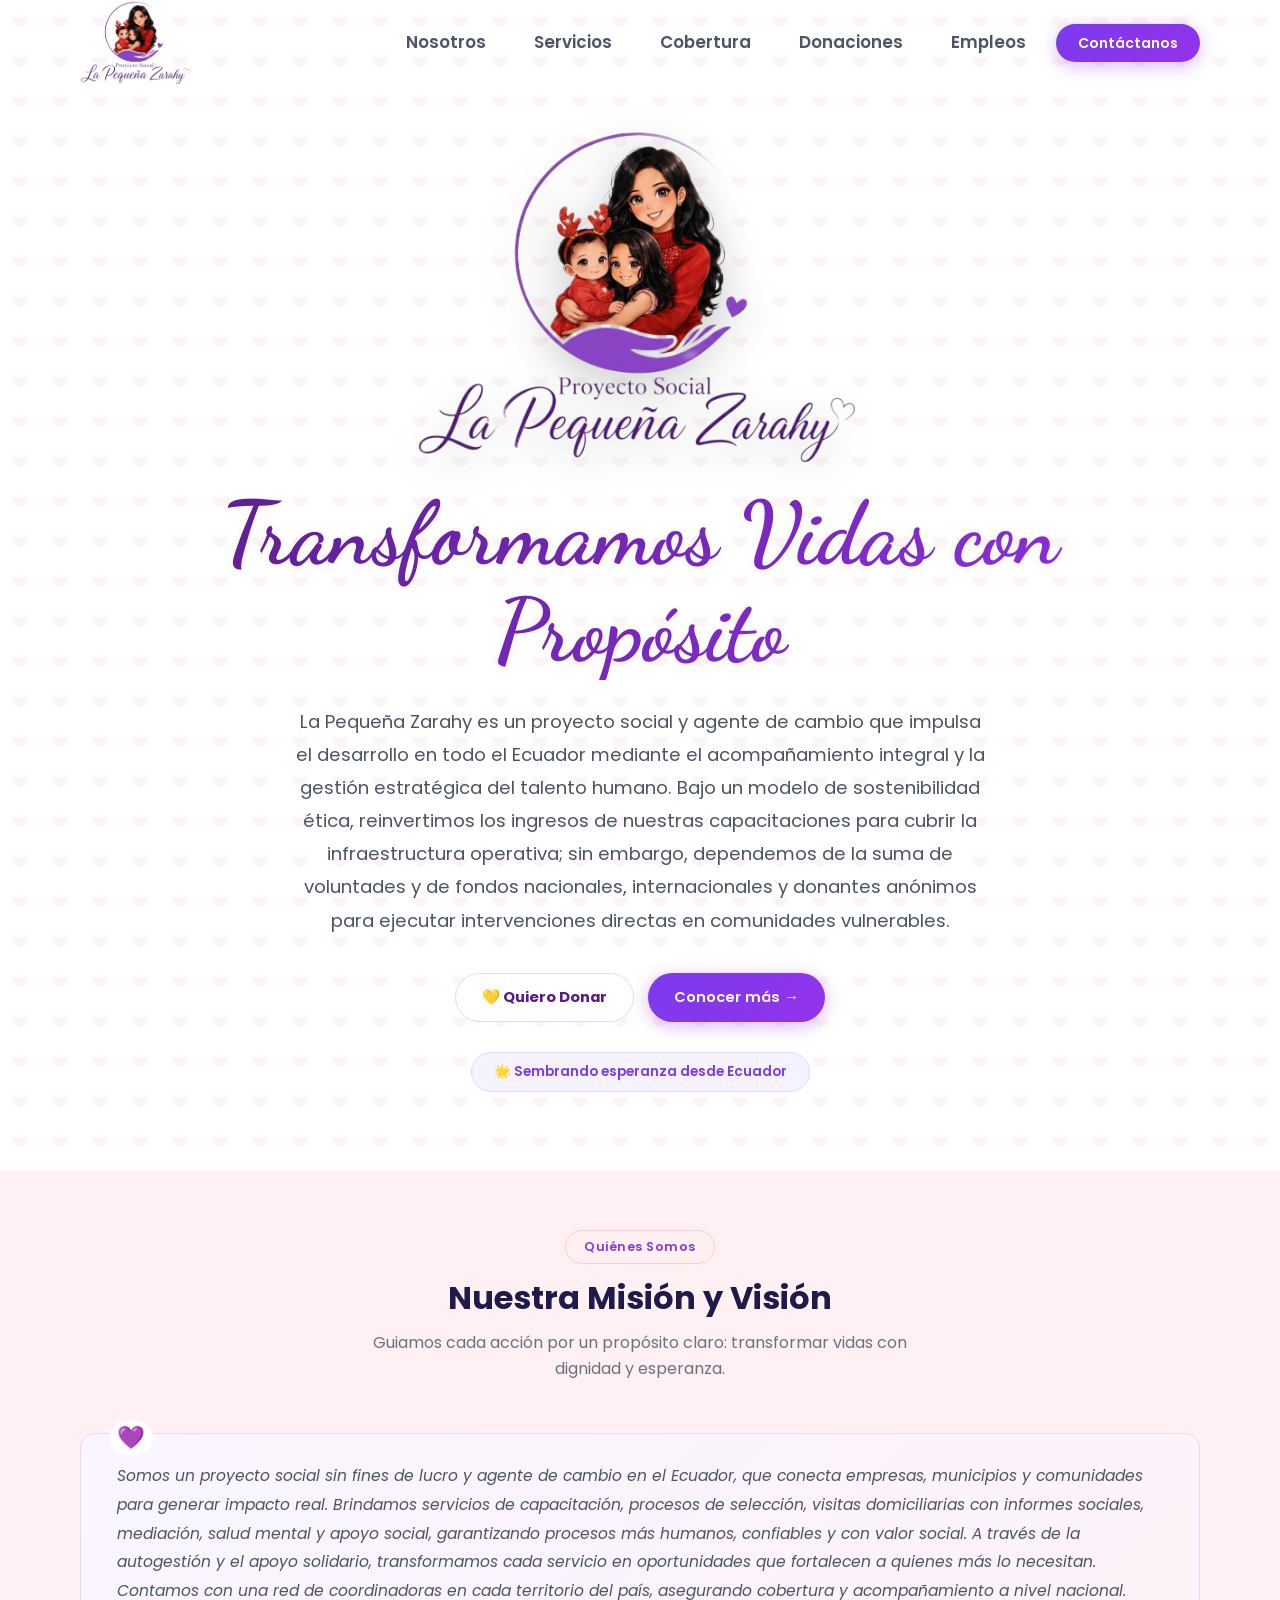
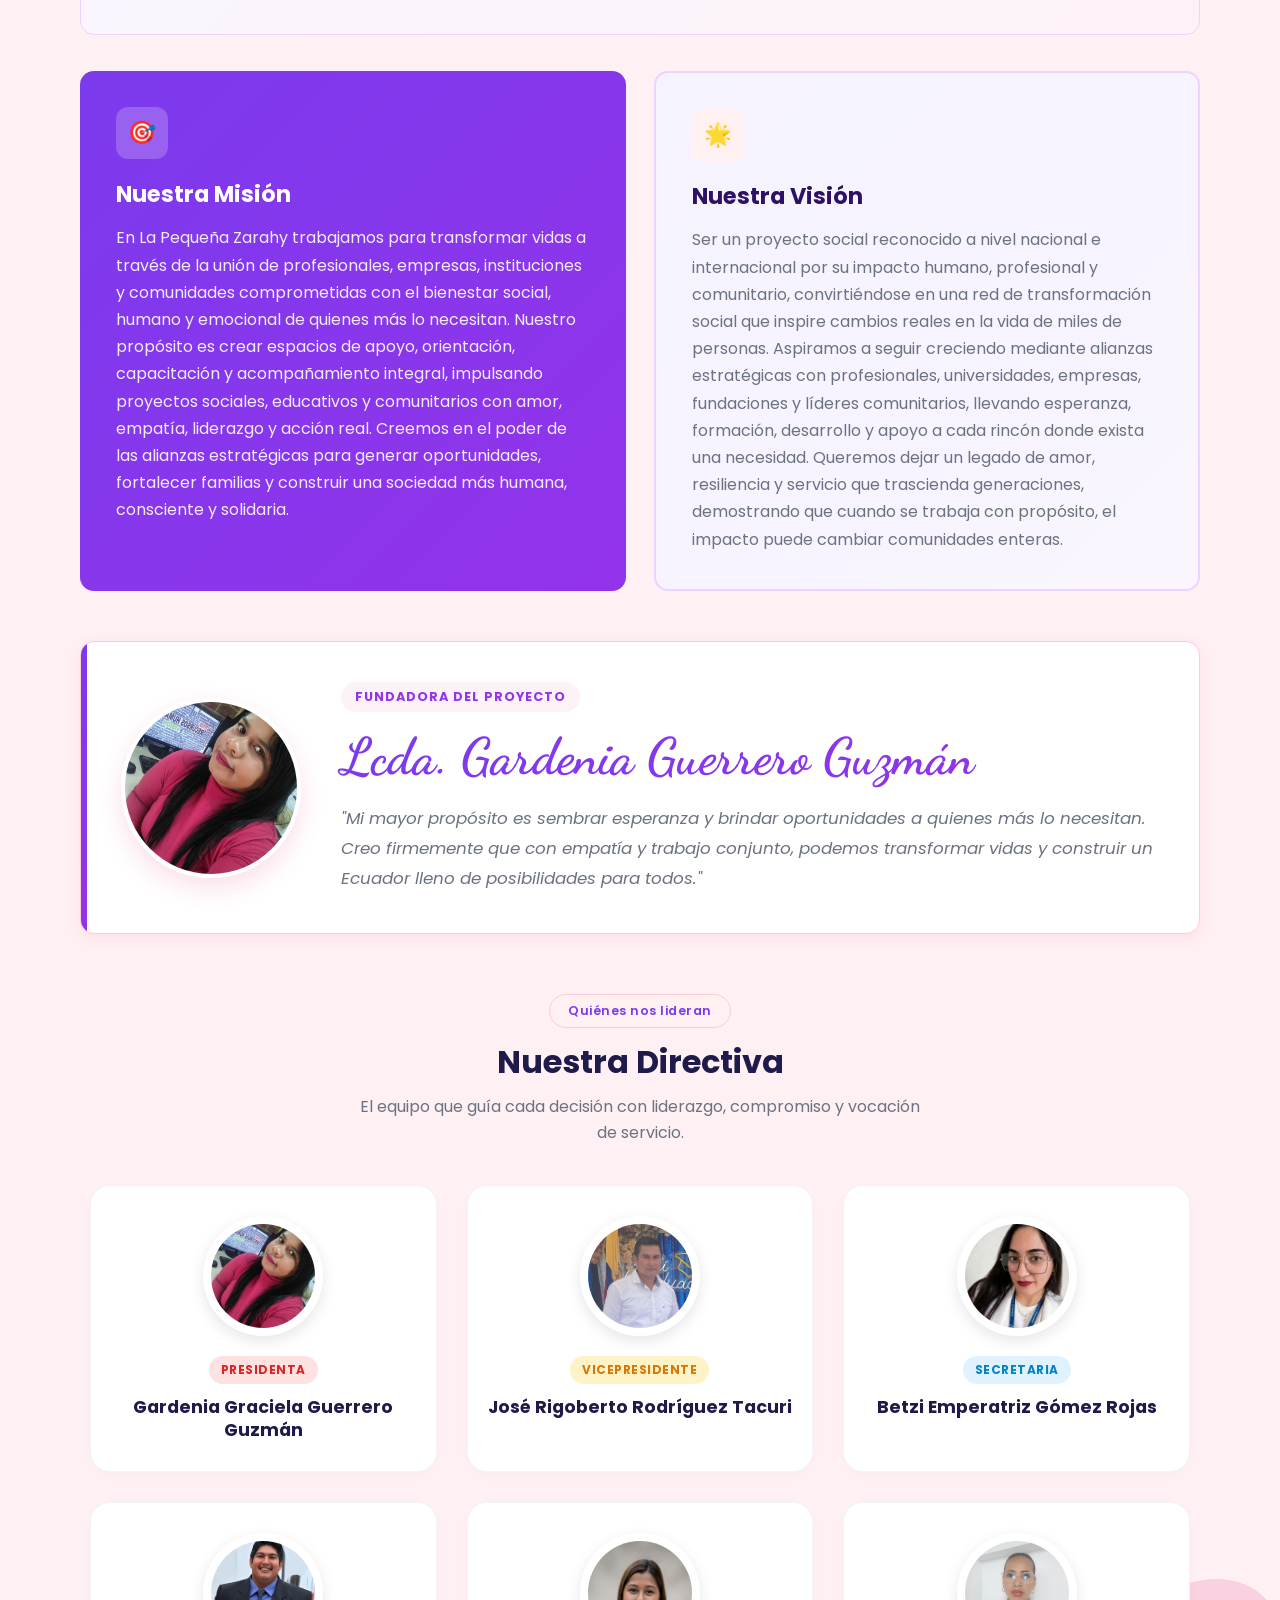
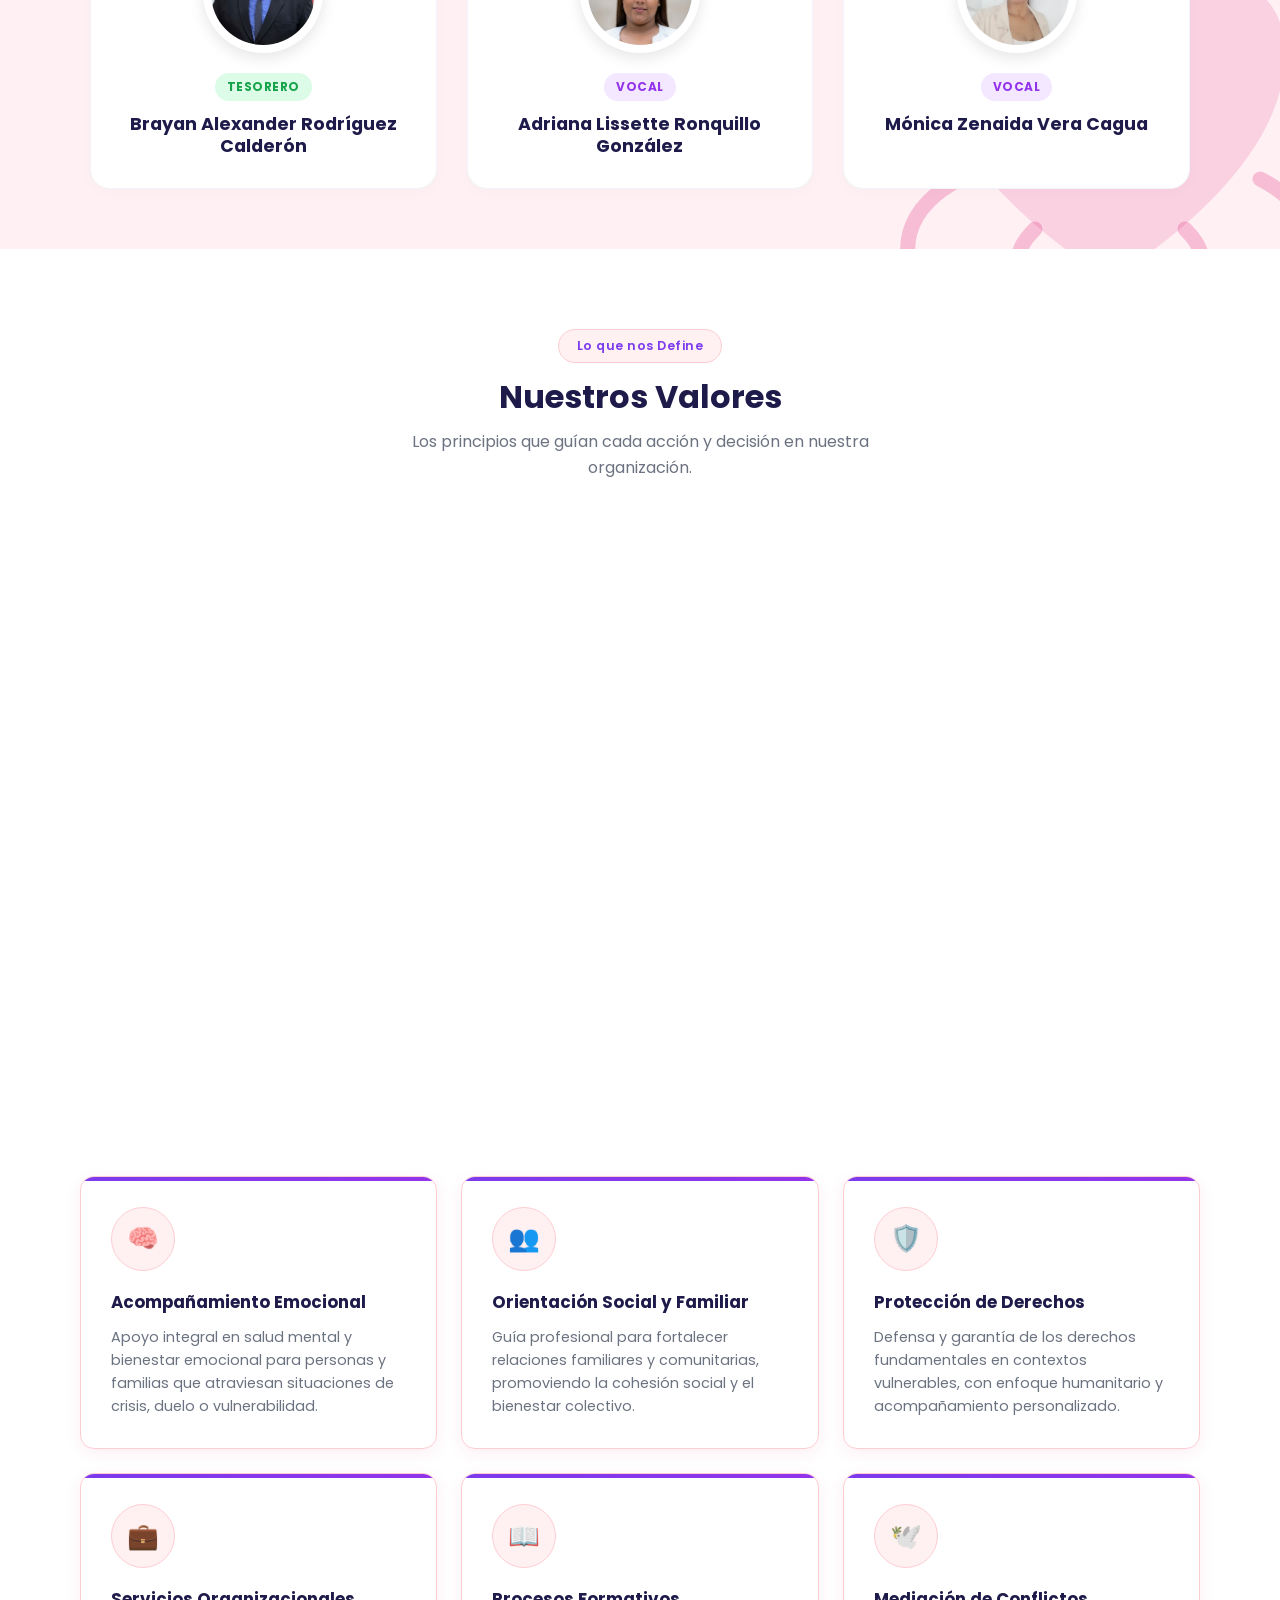
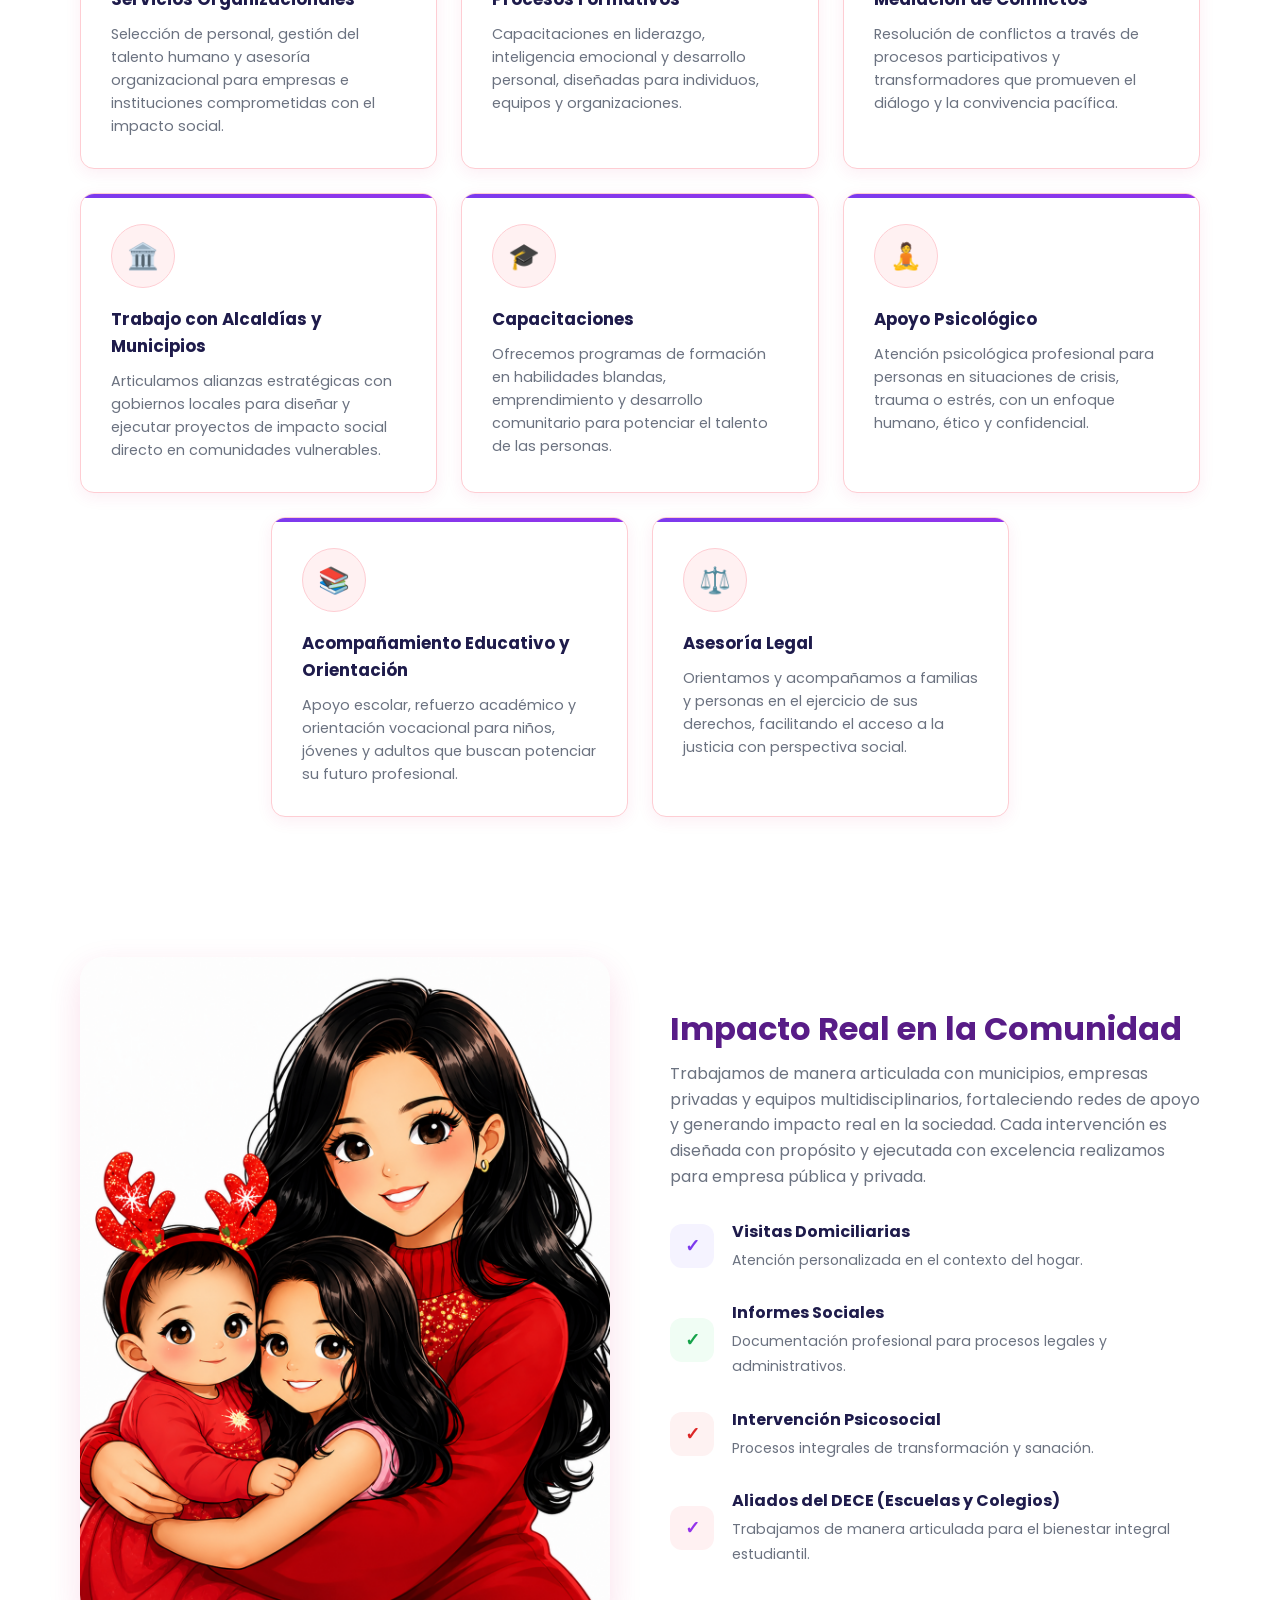
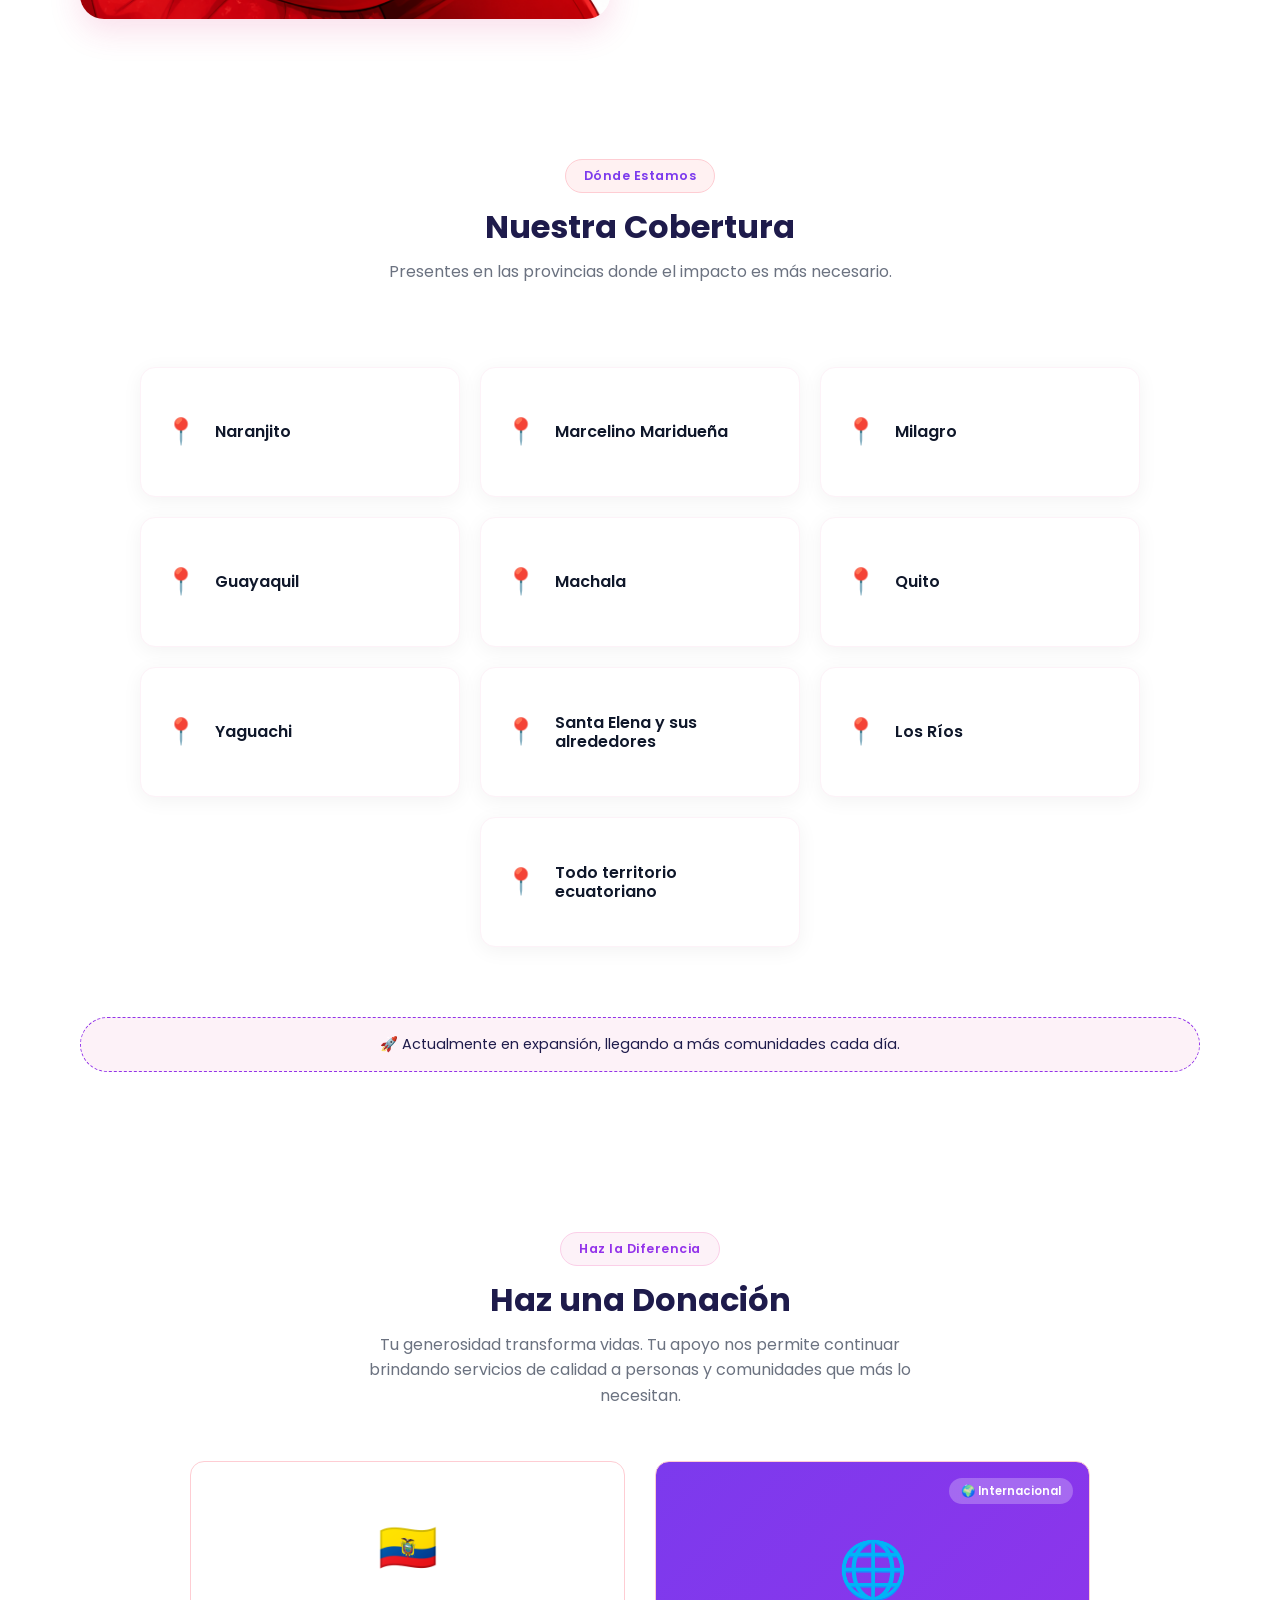
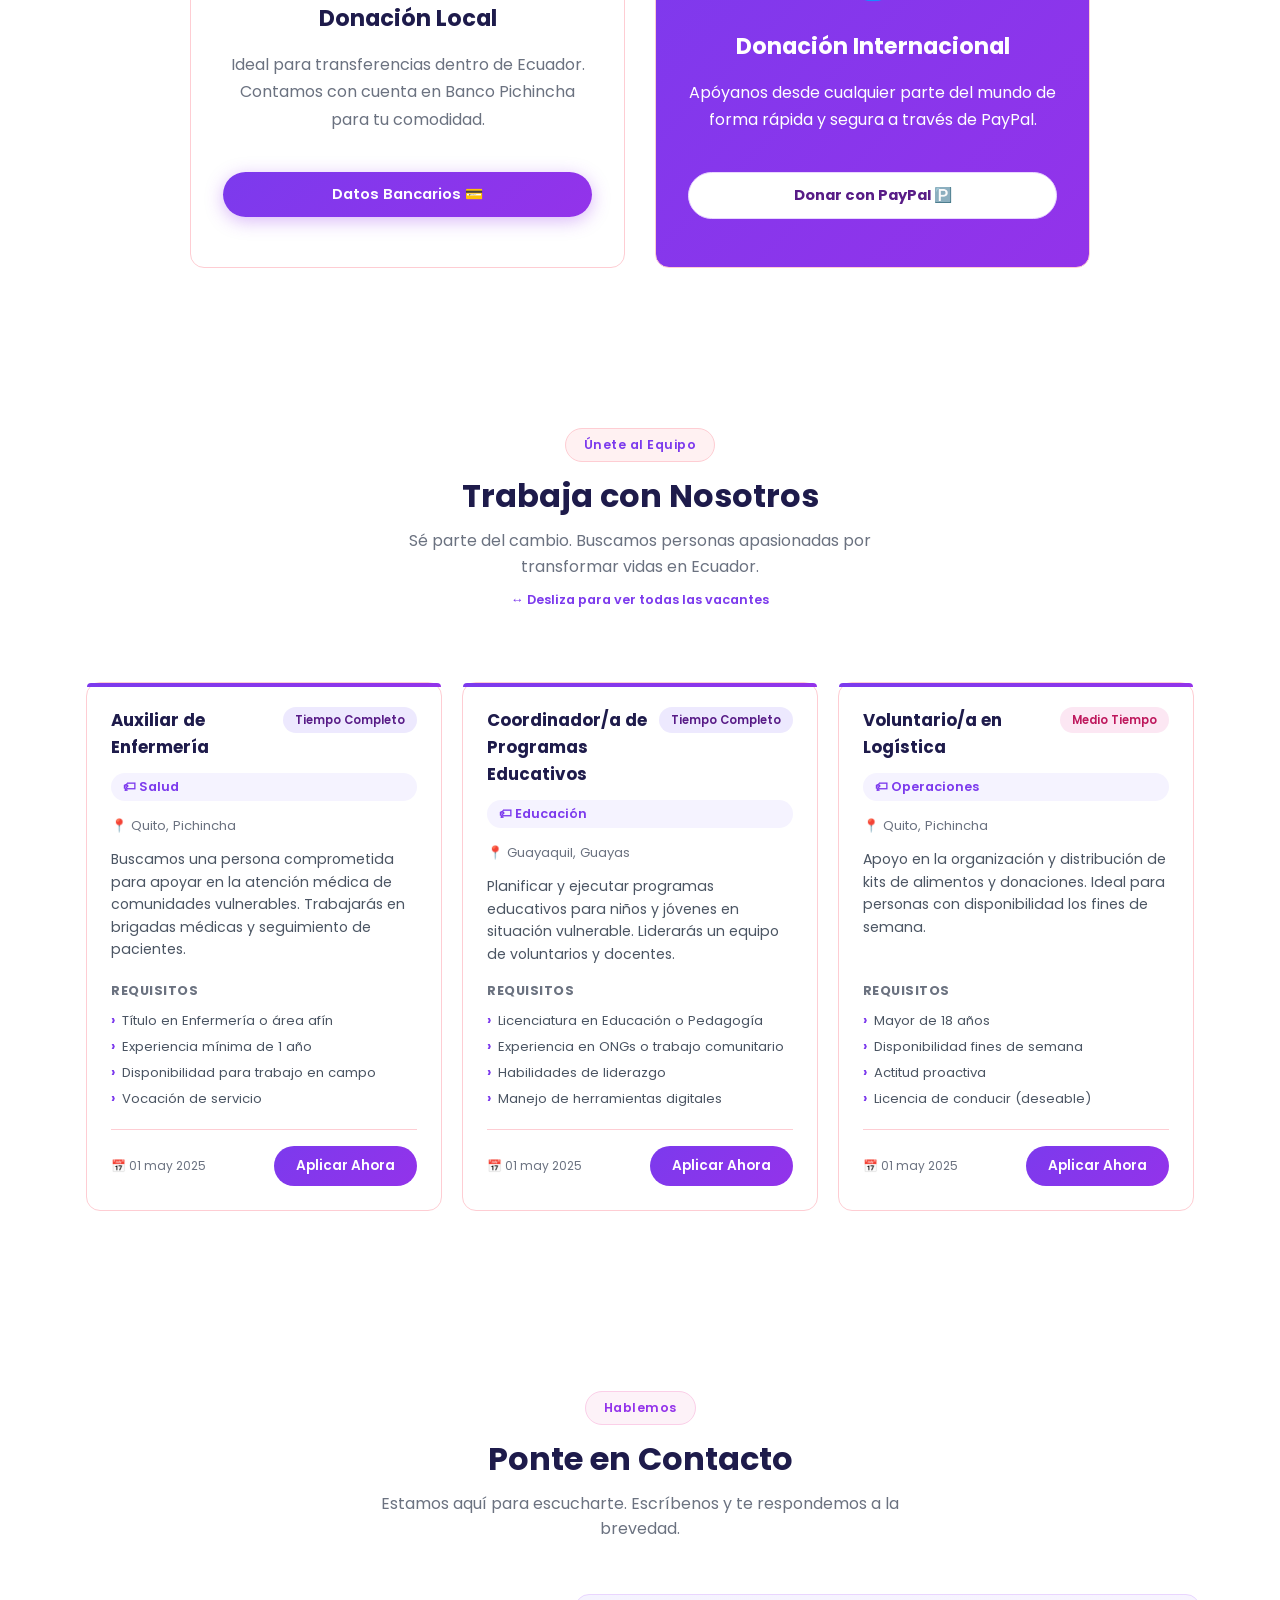
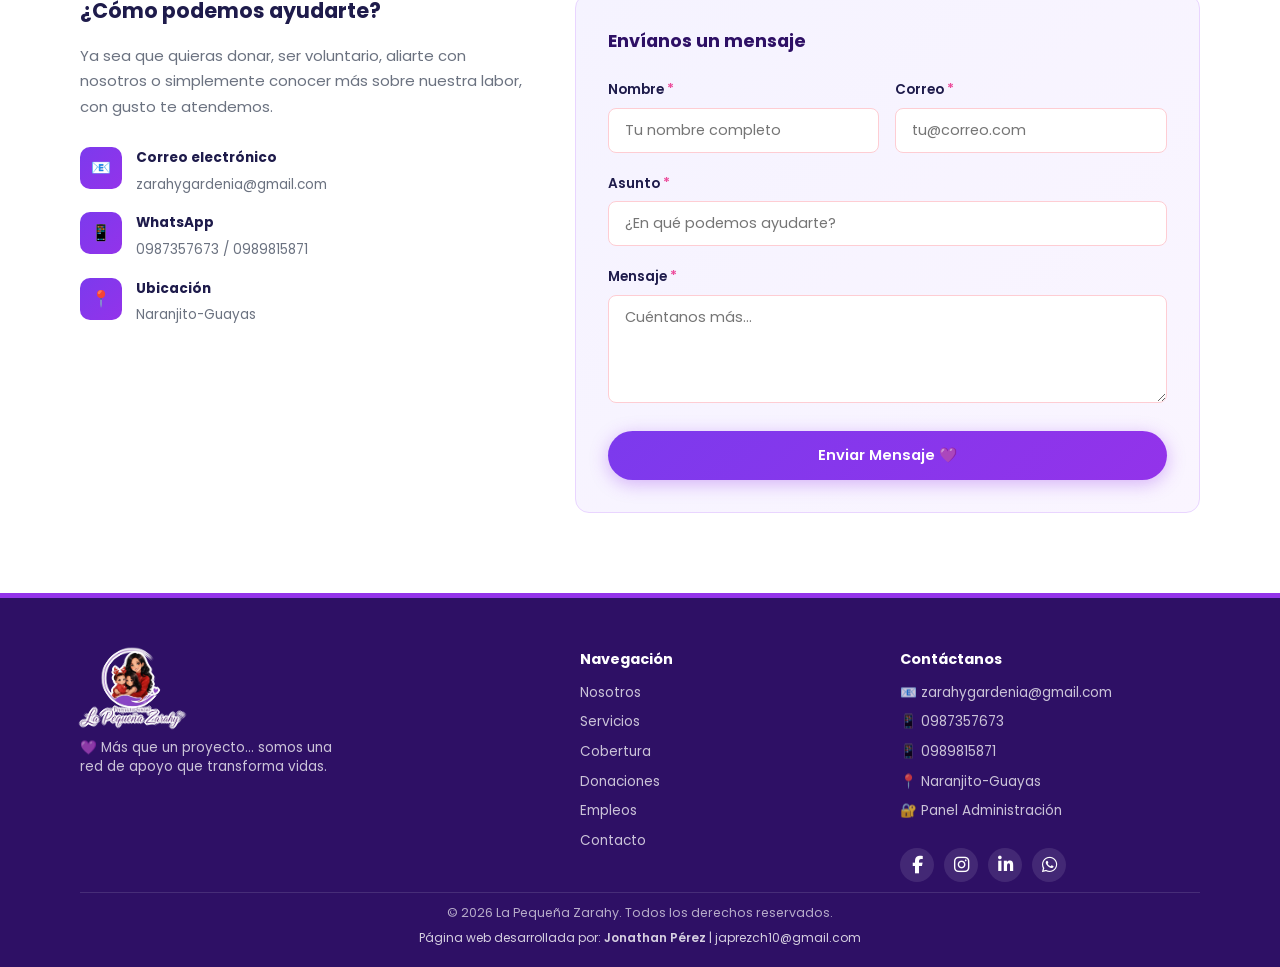
==== commit 74ad0f47: "Cambio de vocal 2" ====
--- a/la-pequena-zarahy/index.html
+++ b/la-pequena-zarahy/index.html
@@ -167,15 +167,16 @@
         <div class="section-header" style="margin-bottom: 40px;">
           <div class="section-badge purple">Quiénes nos lideran</div>
           <h2 class="section-title">Nuestra Directiva</h2>
-          <p class="section-sub" style="margin: 0 auto;">El equipo que guía cada decisión con liderazgo, compromiso y vocación de servicio.</p>
+          <p class="section-sub" style="margin: 0 auto;">El equipo que guía cada decisión con liderazgo, compromiso y
+            vocación de servicio.</p>
         </div>
 
         <div class="directiva-grid">
           <!-- Presidenta -->
           <div class="directiva-card reveal">
             <div class="directiva-photo-wrap">
-              <img src="varios/directiva/presidenta.jpeg" alt="Gardenia Guerrero Guzmán" 
-                onerror="if(this.src.endsWith('.jpeg')){this.src=this.src.replace('.jpeg','.png')}else{this.style.display='none'; this.nextElementSibling.style.display='flex'}">
+              <img src="varios/directiva/presidenta.jpeg?v=1.0" alt="Gardenia Guerrero Guzmán"
+                onerror="if(this.src.includes('.jpeg')){this.src=this.src.replace('.jpeg','.png')}else{this.style.display='none'; this.nextElementSibling.style.display='flex'}">
               <div class="directiva-avatar" style="display:none">👤</div>
             </div>
             <span class="directiva-badge presidente">Presidenta</span>
@@ -185,8 +186,8 @@
           <!-- Vicepresidente -->
           <div class="directiva-card reveal">
             <div class="directiva-photo-wrap">
-              <img src="varios/directiva/vicepresidente.jpeg" alt="José Rodriguez Tacuri" 
-                onerror="if(this.src.endsWith('.jpeg')){this.src=this.src.replace('.jpeg','.png')}else{this.style.display='none'; this.nextElementSibling.style.display='flex'}">
+              <img src="varios/directiva/vicepresidente.jpeg?v=1.0" alt="José Rodriguez Tacuri"
+                onerror="if(this.src.includes('.jpeg')){this.src=this.src.replace('.jpeg','.png')}else{this.style.display='none'; this.nextElementSibling.style.display='flex'}">
               <div class="directiva-avatar" style="display:none">👤</div>
             </div>
             <span class="directiva-badge vicepresidente">Vicepresidente</span>
@@ -196,8 +197,8 @@
           <!-- Secretaria -->
           <div class="directiva-card reveal">
             <div class="directiva-photo-wrap">
-              <img src="varios/directiva/secretaria.jpeg" alt="Betzi Gómez Rojas" 
-                onerror="if(this.src.endsWith('.jpeg')){this.src=this.src.replace('.jpeg','.png')}else{this.style.display='none'; this.nextElementSibling.style.display='flex'}">
+              <img src="varios/directiva/secretaria.jpeg?v=1.0" alt="Betzi Gómez Rojas"
+                onerror="if(this.src.includes('.jpeg')){this.src=this.src.replace('.jpeg','.png')}else{this.style.display='none'; this.nextElementSibling.style.display='flex'}">
               <div class="directiva-avatar" style="display:none">👤</div>
             </div>
             <span class="directiva-badge secretaria">Secretaria</span>
@@ -207,8 +208,8 @@
           <!-- Tesorero -->
           <div class="directiva-card reveal">
             <div class="directiva-photo-wrap">
-              <img src="varios/directiva/tesorero.jpeg" alt="Brayan Rodríguez Calderón" 
-                onerror="if(this.src.endsWith('.jpeg')){this.src=this.src.replace('.jpeg','.png')}else{this.style.display='none'; this.nextElementSibling.style.display='flex'}">
+              <img src="varios/directiva/tesorero.jpeg?v=1.0" alt="Brayan Rodríguez Calderón"
+                onerror="if(this.src.includes('.jpeg')){this.src=this.src.replace('.jpeg','.png')}else{this.style.display='none'; this.nextElementSibling.style.display='flex'}">
               <div class="directiva-avatar" style="display:none">👤</div>
             </div>
             <span class="directiva-badge tesorero">Tesorero</span>
@@ -218,8 +219,8 @@
           <!-- Vocal 1 -->
           <div class="directiva-card reveal">
             <div class="directiva-photo-wrap">
-              <img src="varios/directiva/vocal1.jpeg" alt="Adriana Ronquillo González" 
-                onerror="if(this.src.endsWith('.jpeg')){this.src=this.src.replace('.jpeg','.png')}else{this.style.display='none'; this.nextElementSibling.style.display='flex'}">
+              <img src="varios/directiva/vocal1.jpeg?v=1.0" alt="Adriana Ronquillo González"
+                onerror="if(this.src.includes('.jpeg')){this.src=this.src.replace('.jpeg','.png')}else{this.style.display='none'; this.nextElementSibling.style.display='flex'}">
               <div class="directiva-avatar" style="display:none">👤</div>
             </div>
             <span class="directiva-badge vocal">Vocal</span>
@@ -229,12 +230,12 @@
           <!-- Vocal 2 -->
           <div class="directiva-card reveal">
             <div class="directiva-photo-wrap">
-              <img src="varios/directiva/vocal2.jpeg" alt="Cinthya Loja Porras" 
-                onerror="if(this.src.endsWith('.jpeg')){this.src=this.src.replace('.jpeg','.png')}else{this.style.display='none'; this.nextElementSibling.style.display='flex'}">
+              <img src="varios/directiva/vocal2.jpeg?v=1.0" alt="Mónica Zenaida Vera Cagua"
+                onerror="if(this.src.includes('.jpeg')){this.src=this.src.replace('.jpeg','.png')}else{this.style.display='none'; this.nextElementSibling.style.display='flex'}">
               <div class="directiva-avatar" style="display:none">👤</div>
             </div>
             <span class="directiva-badge vocal">Vocal</span>
-            <h4 class="directiva-name">Cinthya Gabriela Loja Porras</h4>
+            <h4 class="directiva-name">Mónica Zenaida Vera Cagua</h4>
           </div>
         </div>
       </div>
@@ -413,7 +414,8 @@
         <p class="section-sub">Presentes en las provincias donde el impacto es más necesario.</p>
       </div>
       <div class="coverage-grid" id="cobertura-grid">
-        <p style="text-align:center; color: var(--text-mid); grid-column: 1/-1;">Cargando localidades de cobertura...</p>
+        <p style="text-align:center; color: var(--text-mid); grid-column: 1/-1;">Cargando localidades de cobertura...
+        </p>
       </div>
       <div class="coverage-footer reveal"
         style="margin-top: 40px; text-align: center; background: #fdf2f8; padding: 15px; border-radius: 50px; border: 1px dashed var(--pink); color: var(--text-dark); font-size: 0.9rem;">
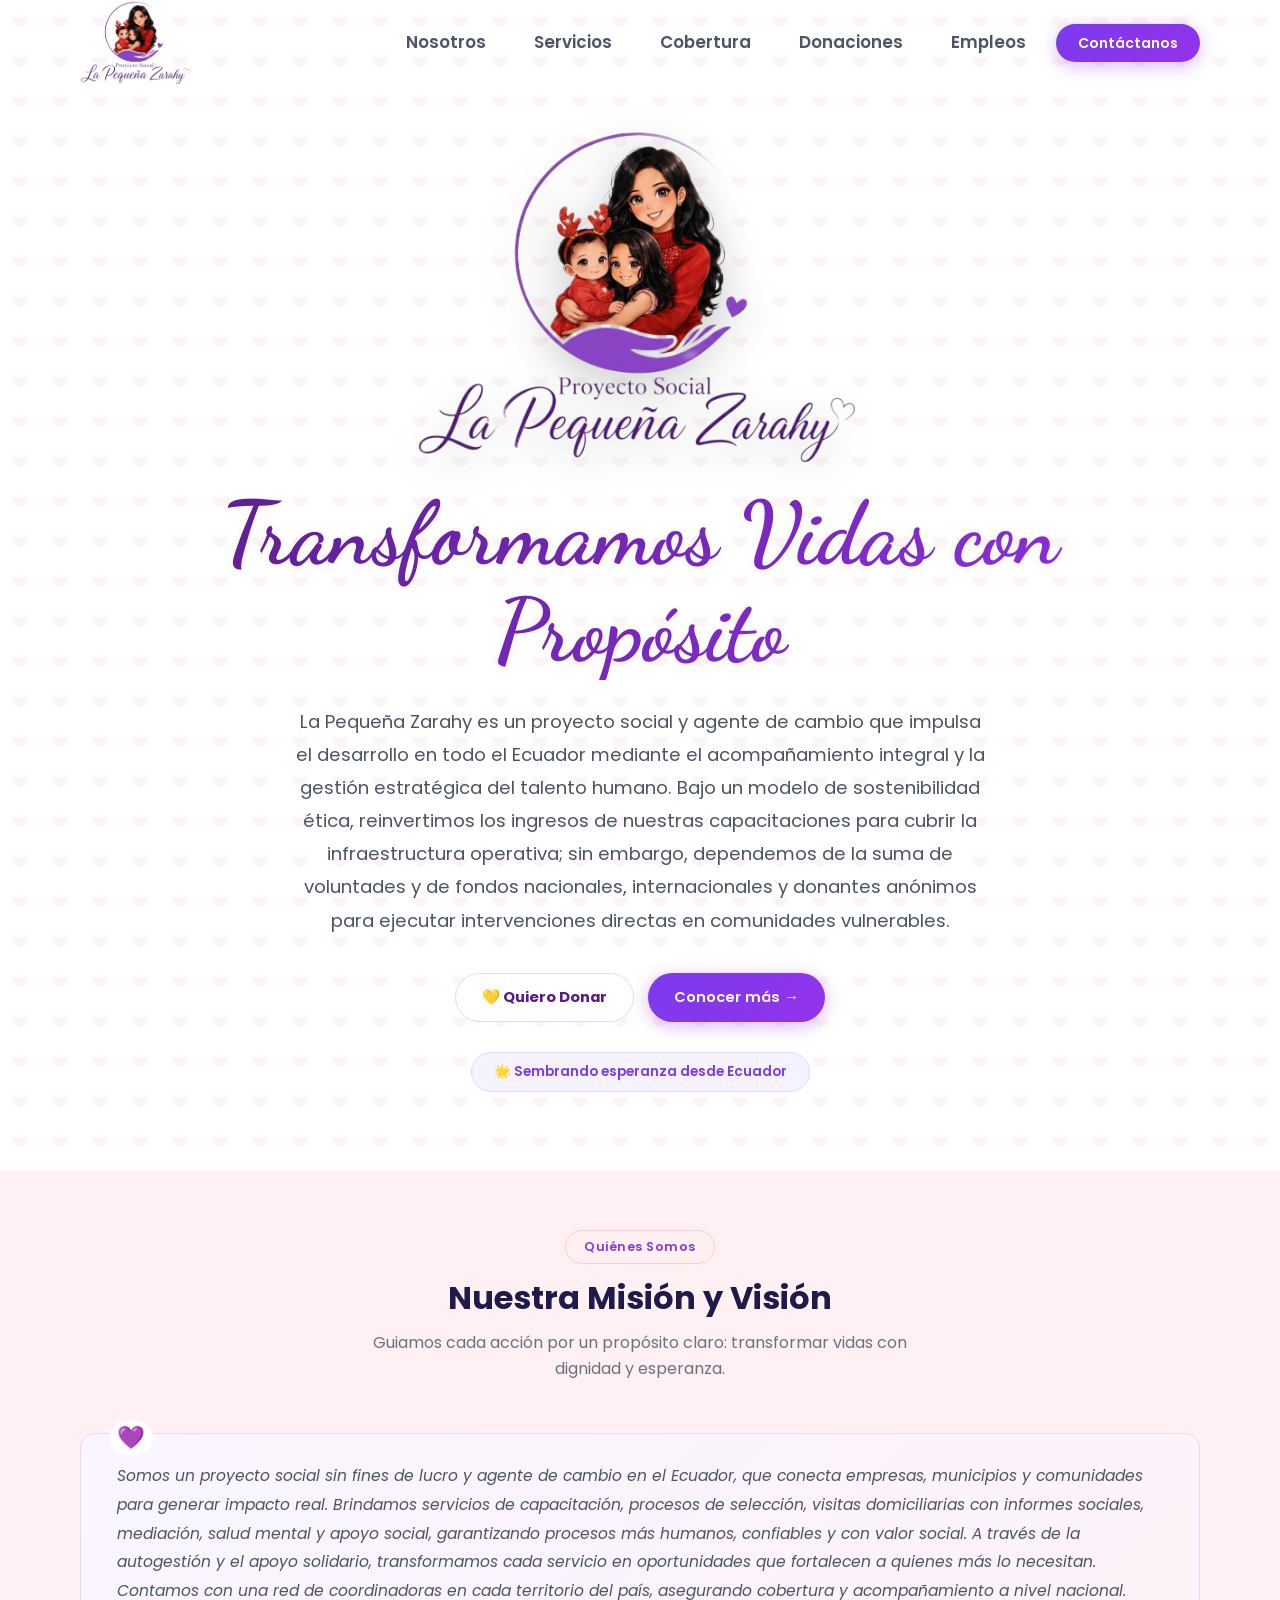
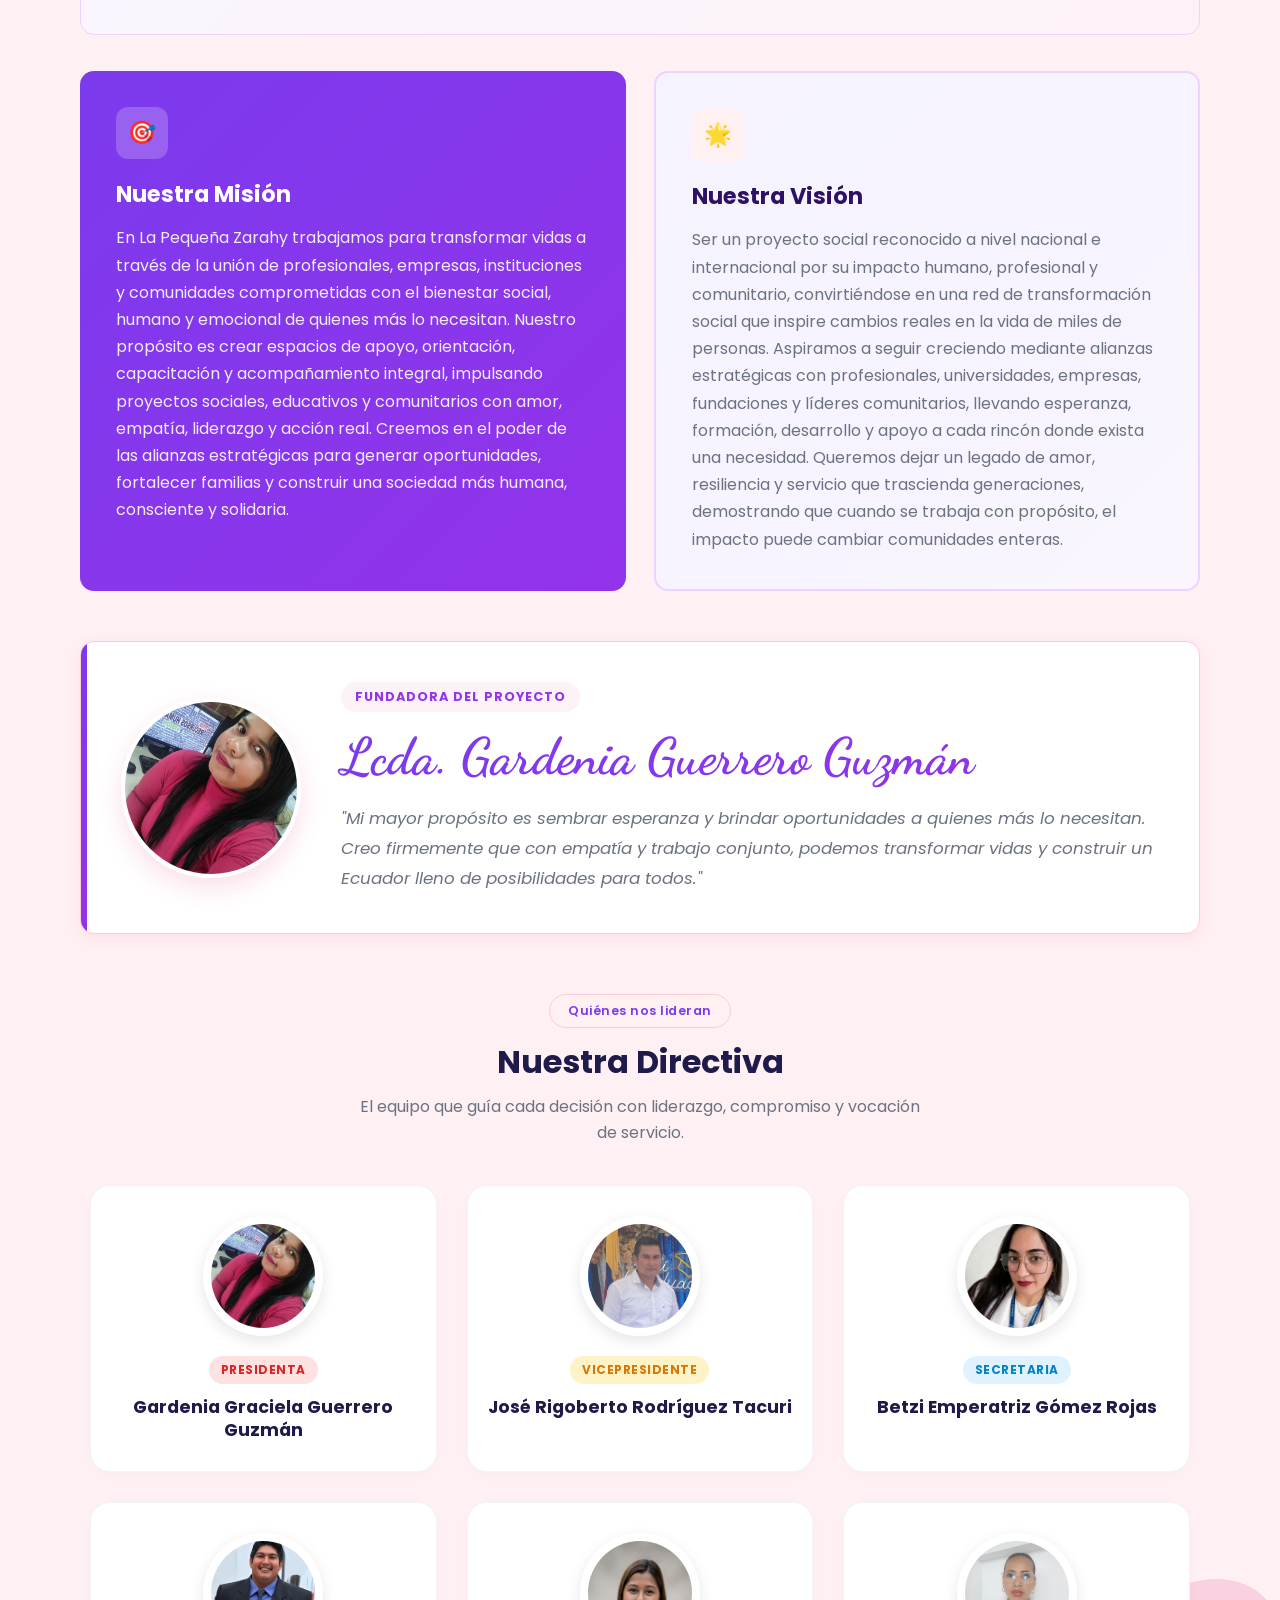
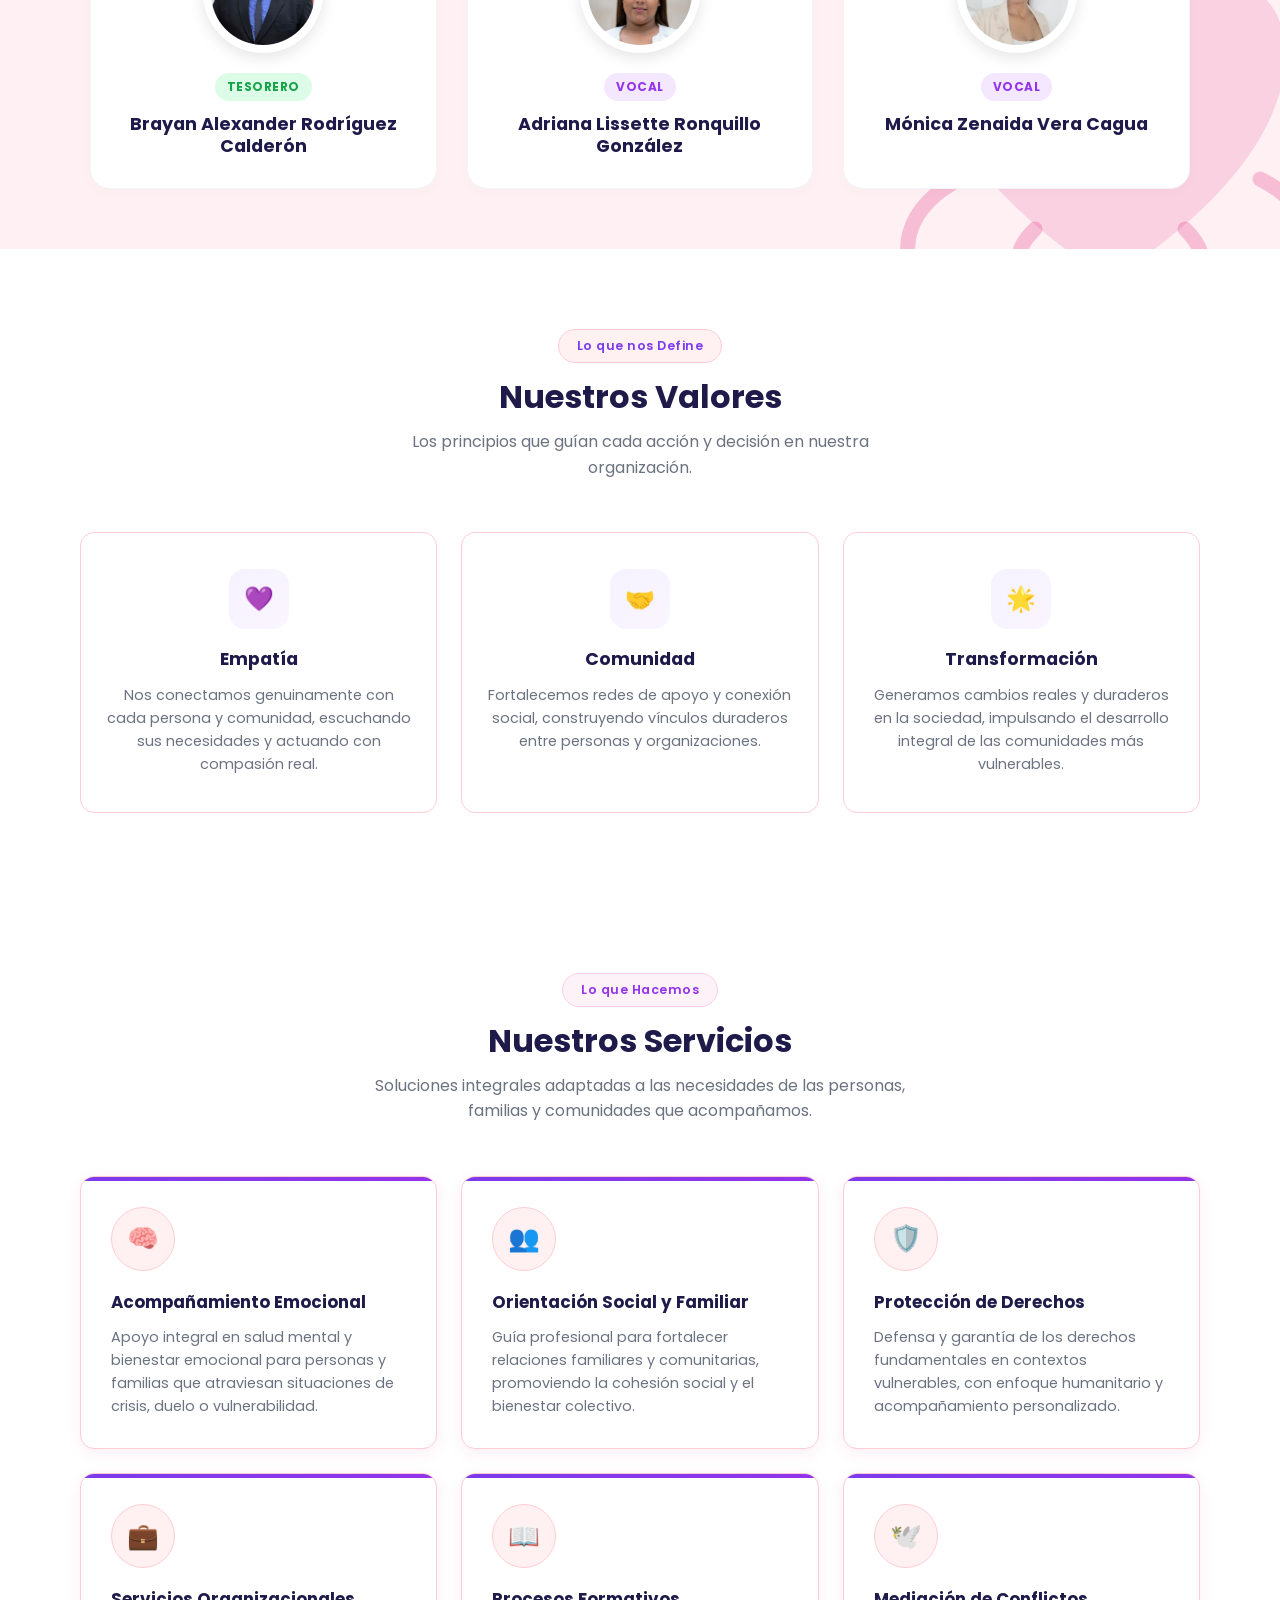
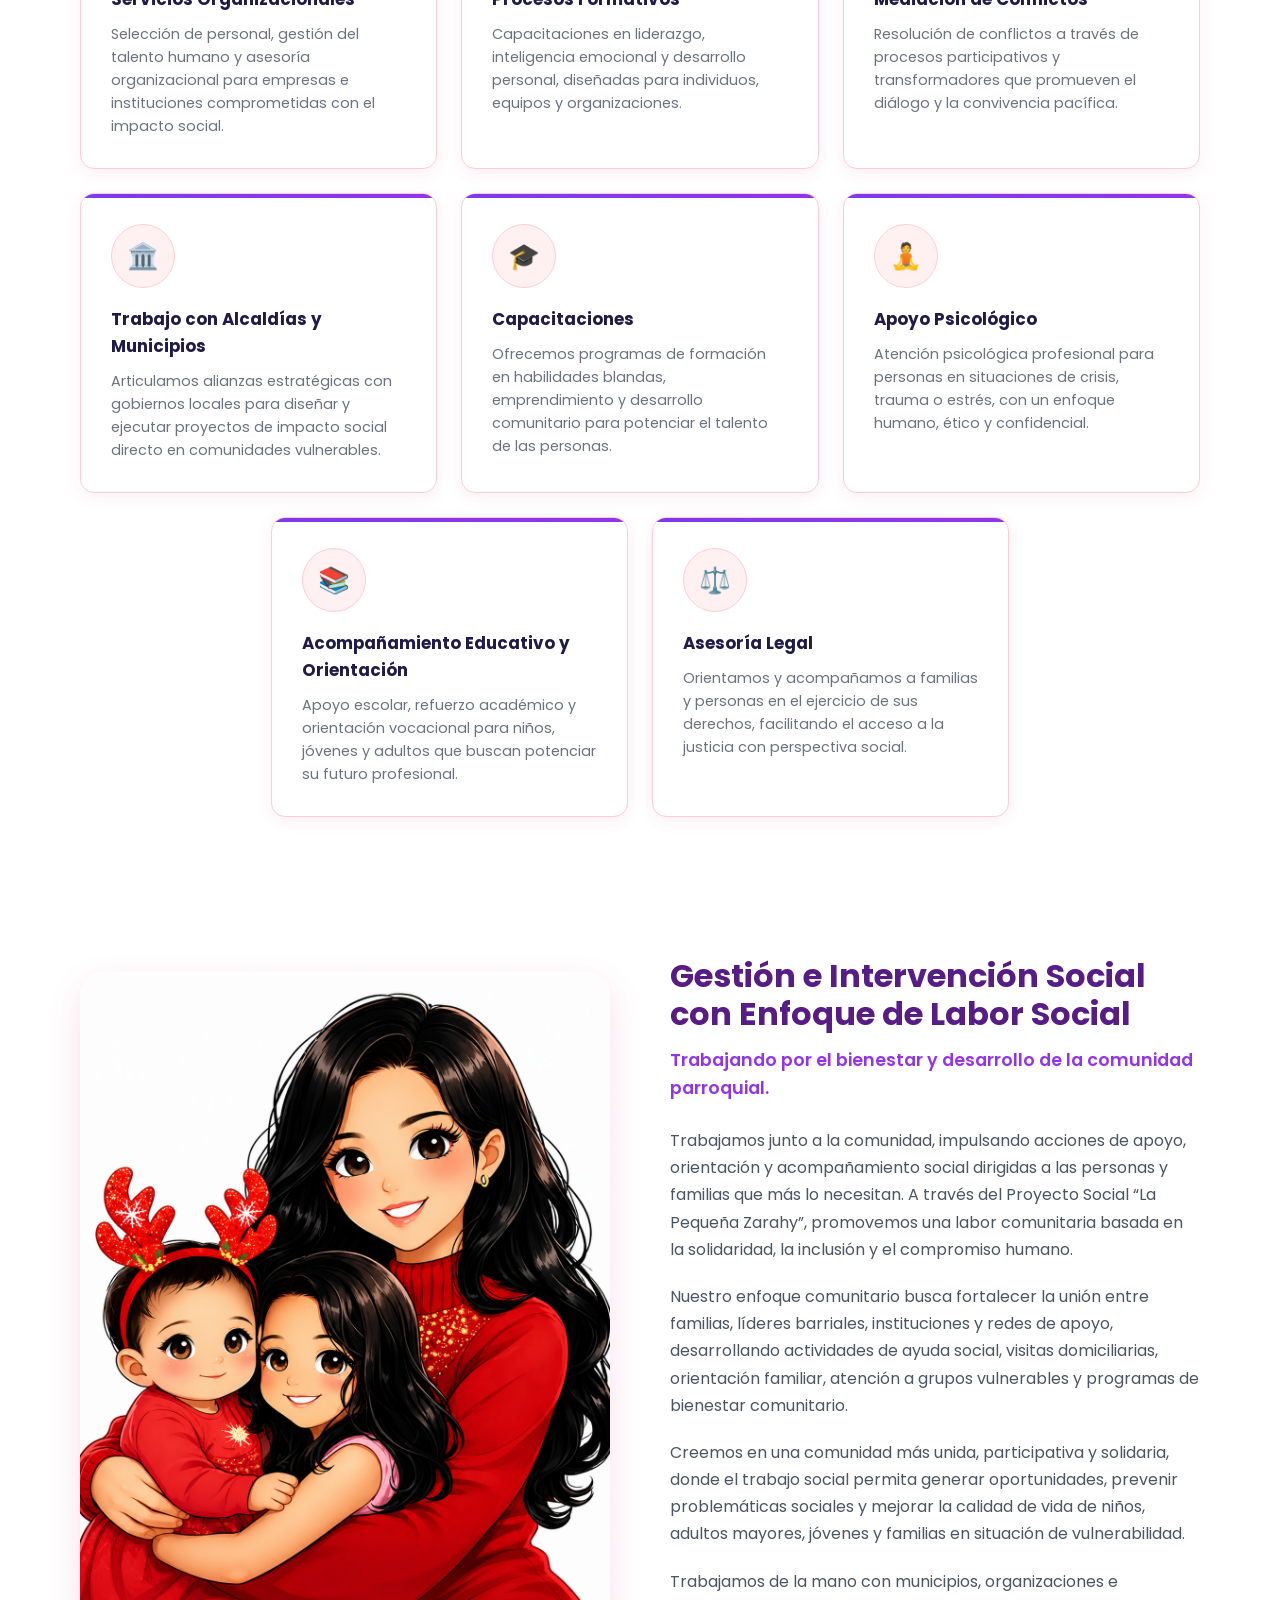
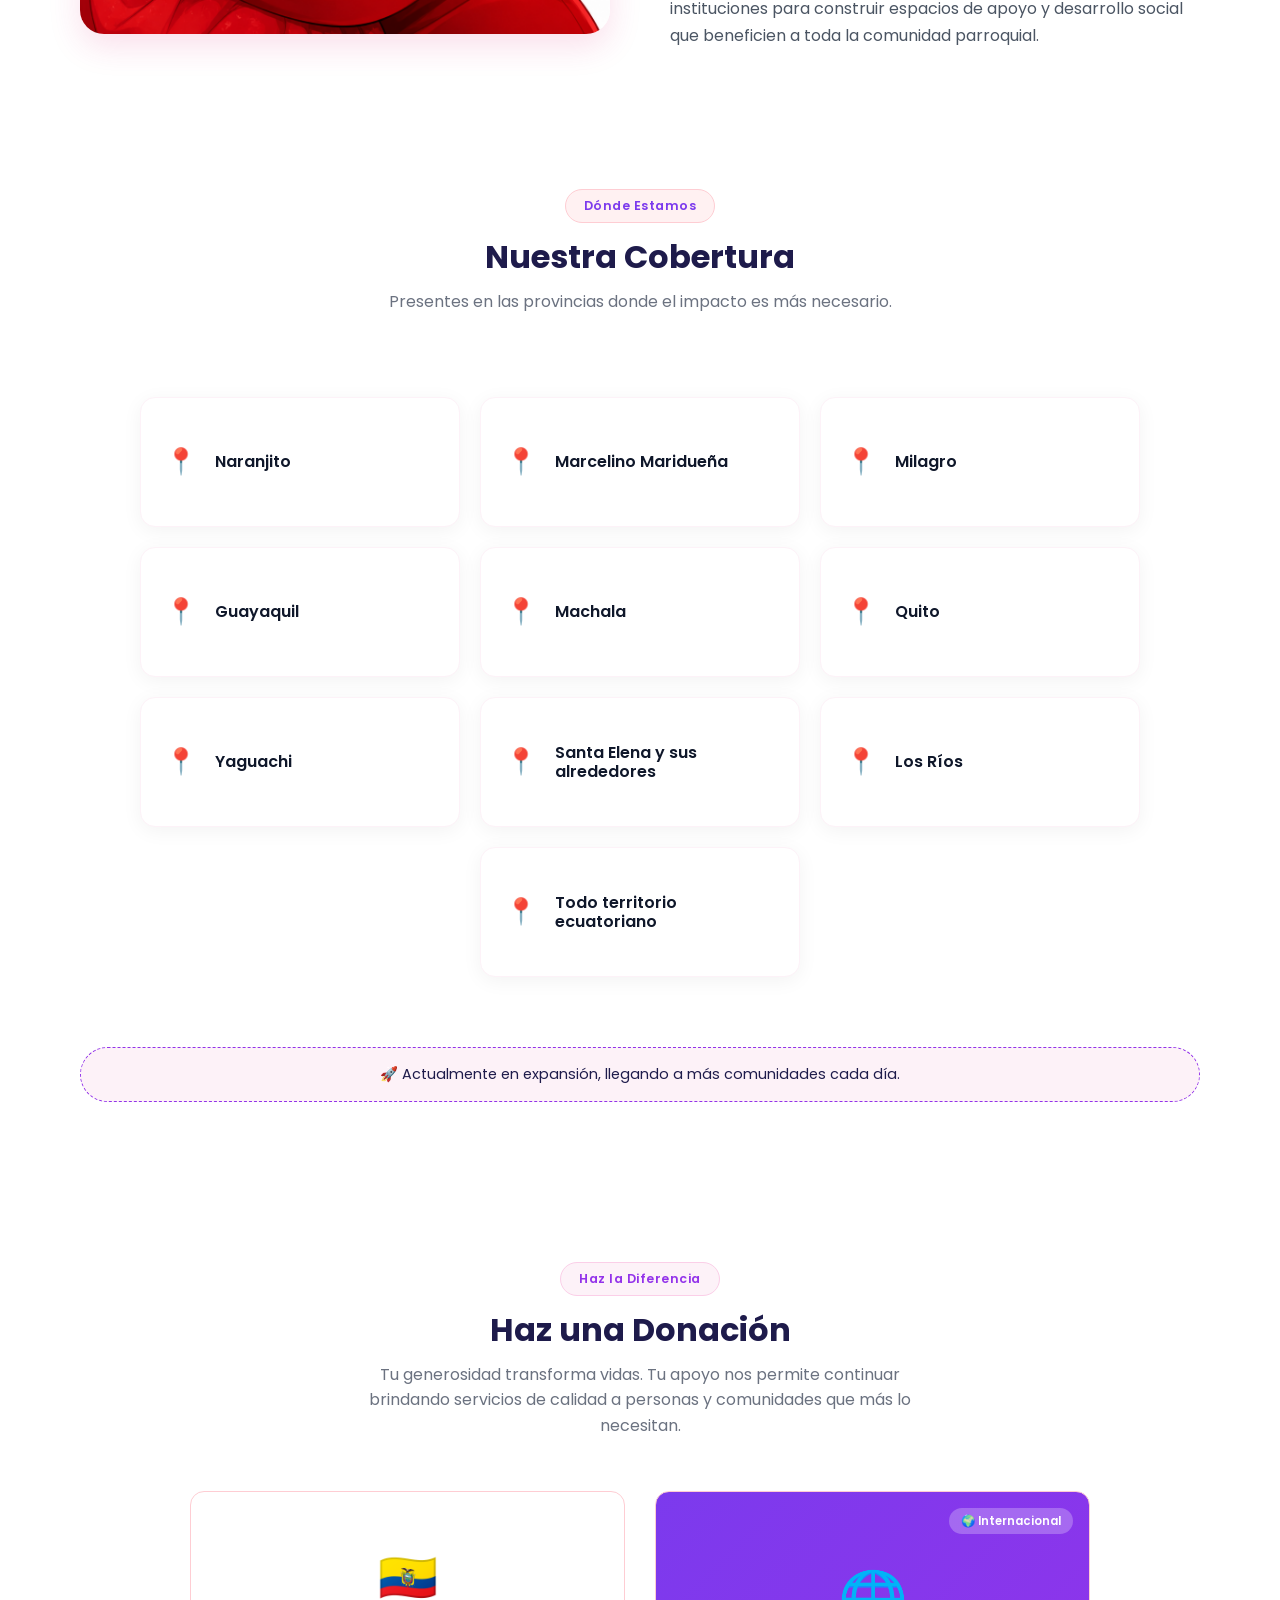
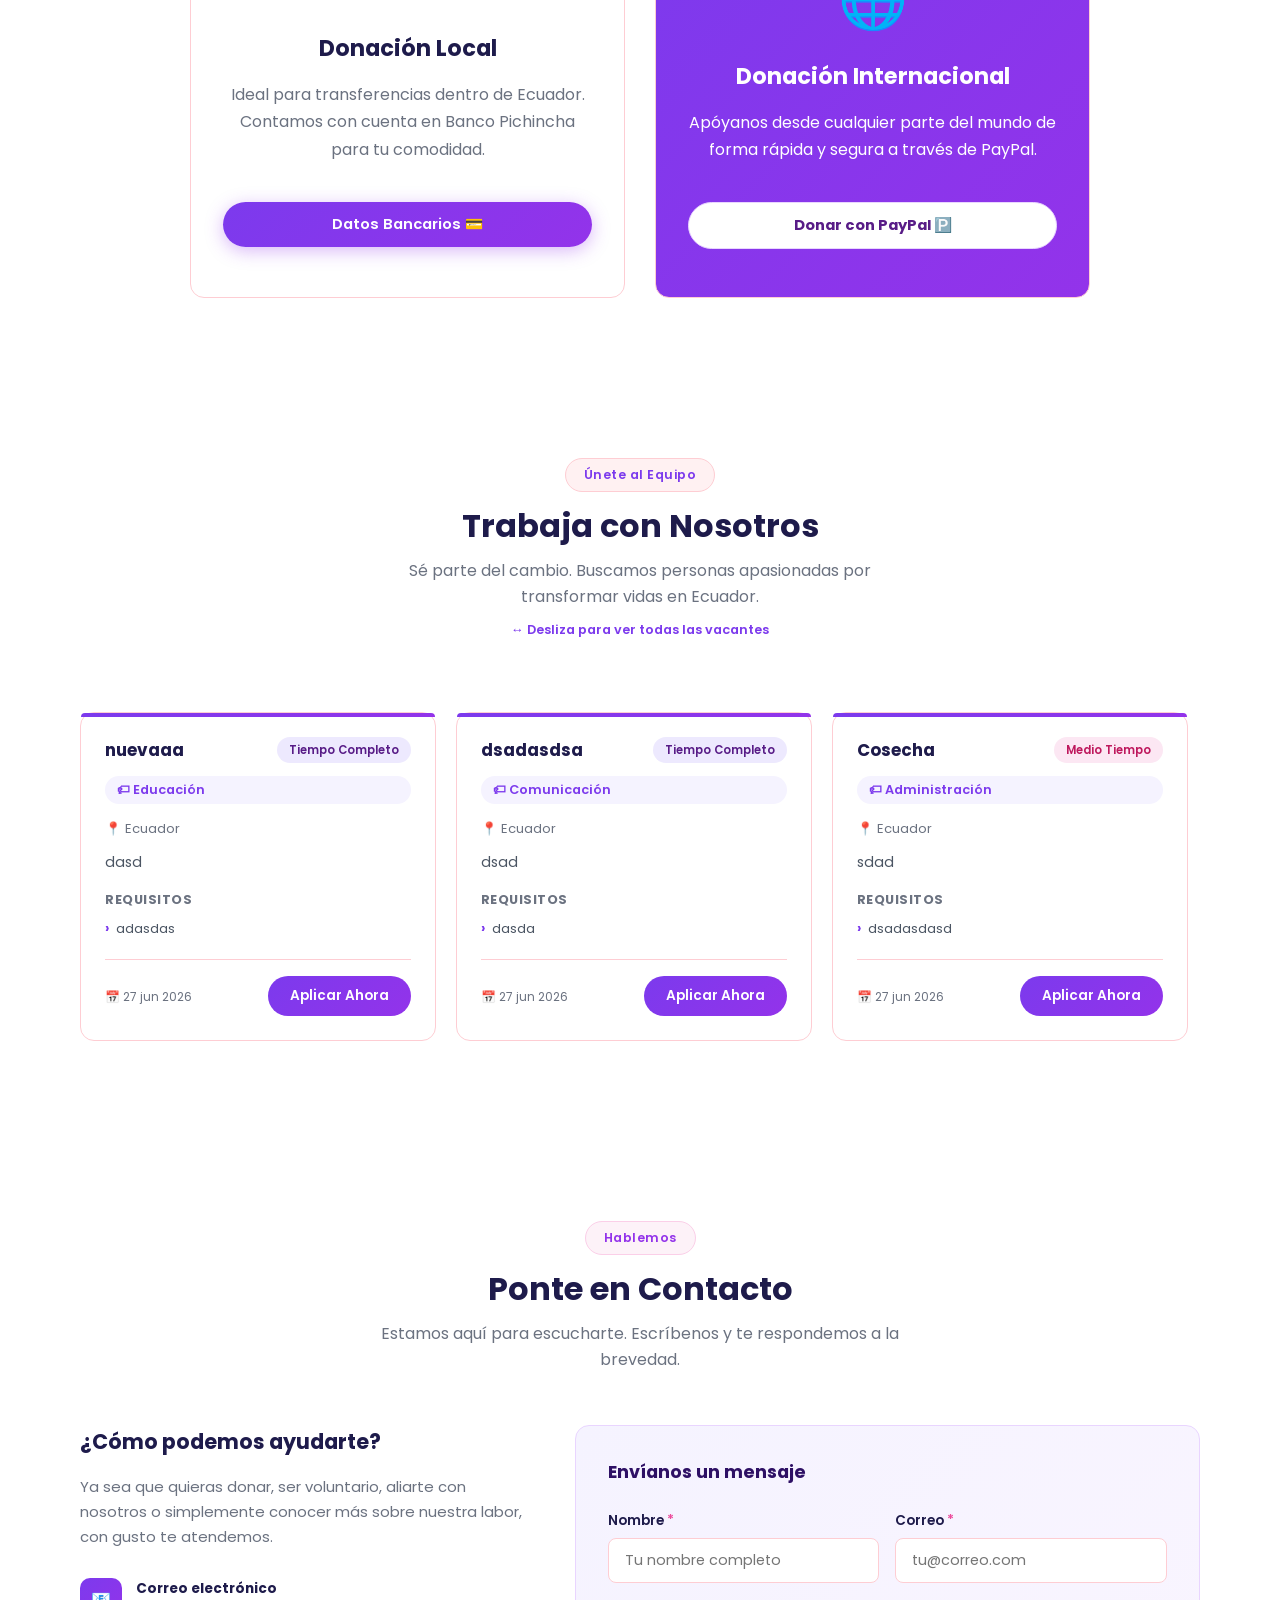
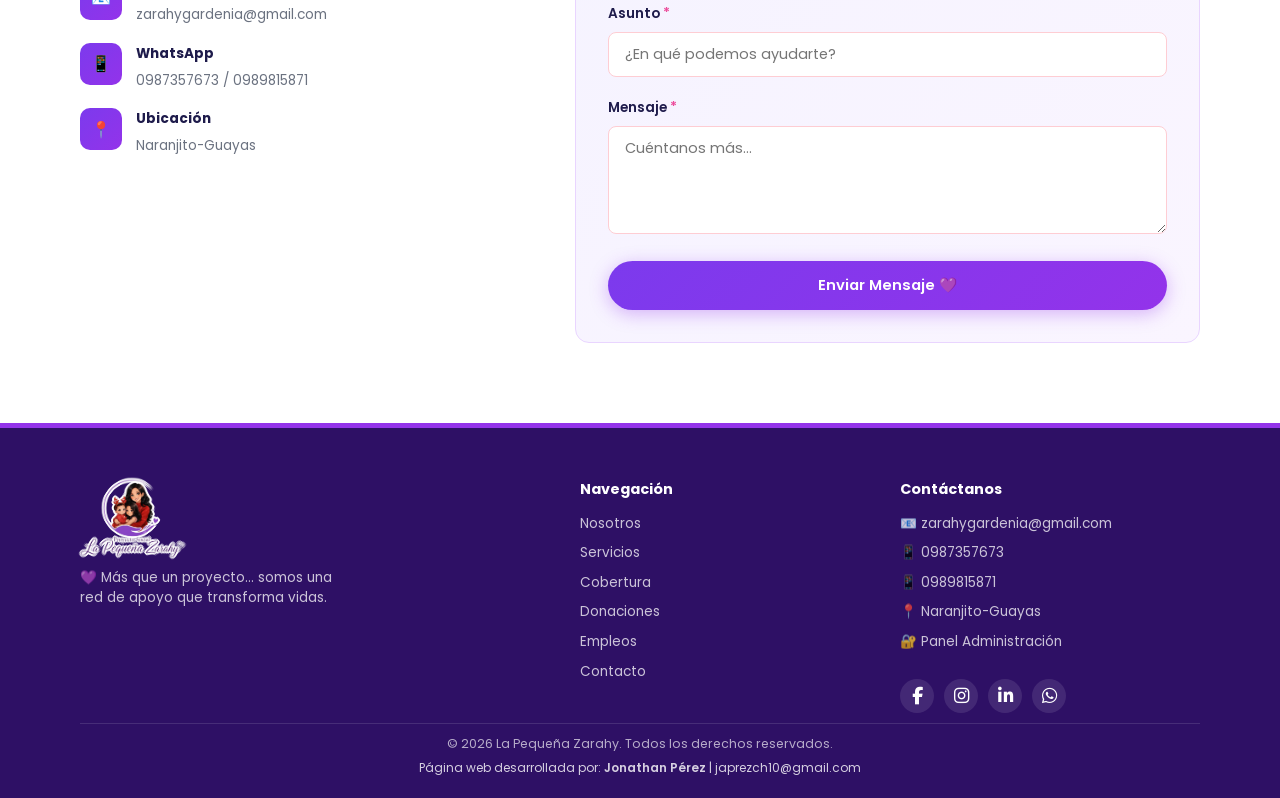
==== commit e7f9599d: "Descripción de los cambios realizados" ====
--- a/la-pequena-zarahy/index.html
+++ b/la-pequena-zarahy/index.html
@@ -362,41 +362,22 @@
             style="border-radius: 24px; box-shadow: var(--shadow-hover); width: 100%; height: auto; object-fit: cover;">
         </div>
         <div class="impact-detail-content reveal">
-          <h2 class="section-title" style="color: var(--purple-dark);">Impacto Real en la Comunidad</h2>
-          <p class="section-sub" style="margin: 0 0 30px 0; text-align: left;">Trabajamos de manera articulada con
-            municipios, empresas privadas y equipos multidisciplinarios, fortaleciendo redes de apoyo y generando
-            impacto real en la sociedad. Cada intervención es diseñada con propósito y ejecutada con excelencia
-            realizamos para empresa pública y privada.</p>
-
-          <div class="impact-points">
-            <div class="impact-point">
-              <div class="point-icon" style="background: #f5f3ff; color: var(--purple);">✓</div>
-              <div class="point-text">
-                <strong>Visitas Domiciliarias</strong>
-                <span>Atención personalizada en el contexto del hogar.</span>
-              </div>
-            </div>
-            <div class="impact-point">
-              <div class="point-icon" style="background: #f0fdf4; color: #16a34a;">✓</div>
-              <div class="point-text">
-                <strong>Informes Sociales</strong>
-                <span>Documentación profesional para procesos legales y administrativos.</span>
-              </div>
-            </div>
-            <div class="impact-point">
-              <div class="point-icon" style="background: #fef2f2; color: #dc2626;">✓</div>
-              <div class="point-text">
-                <strong>Intervención Psicosocial</strong>
-                <span>Procesos integrales de transformación y sanación.</span>
-              </div>
-            </div>
-            <div class="impact-point">
-              <div class="point-icon" style="background: #fff1f2; color: var(--pink);">✓</div>
-              <div class="point-text">
-                <strong>Aliados del DECE (Escuelas y Colegios)</strong>
-                <span>Trabajamos de manera articulada para el bienestar integral estudiantil.</span>
-              </div>
-            </div>
+          <h2 class="section-title" style="color: var(--purple-dark); font-size: 2rem; line-height: 1.2;">Gestión e Intervención Social con Enfoque de Labor Social</h2>
+          <h3 style="color: var(--pink); font-size: 1.1rem; margin-bottom: 25px; font-weight: 600;">Trabajando por el bienestar y desarrollo de la comunidad parroquial.</h3>
+
+          <div class="impact-desc" style="color: var(--text-mid); line-height: 1.7;">
+            <p style="margin-bottom: 20px;">
+              Trabajamos junto a la comunidad, impulsando acciones de apoyo, orientación y acompañamiento social dirigidas a las personas y familias que más lo necesitan. A través del Proyecto Social “La Pequeña Zarahy”, promovemos una labor comunitaria basada en la solidaridad, la inclusión y el compromiso humano.
+            </p>
+            <p style="margin-bottom: 20px;">
+              Nuestro enfoque comunitario busca fortalecer la unión entre familias, líderes barriales, instituciones y redes de apoyo, desarrollando actividades de ayuda social, visitas domiciliarias, orientación familiar, atención a grupos vulnerables y programas de bienestar comunitario.
+            </p>
+            <p style="margin-bottom: 20px;">
+              Creemos en una comunidad más unida, participativa y solidaria, donde el trabajo social permita generar oportunidades, prevenir problemáticas sociales y mejorar la calidad de vida de niños, adultos mayores, jóvenes y familias en situación de vulnerabilidad.
+            </p>
+            <p>
+              Trabajamos de la mano con municipios, organizaciones e instituciones para construir espacios de apoyo y desarrollo social que beneficien a toda la comunidad parroquial.
+            </p>
           </div>
         </div>
       </div>
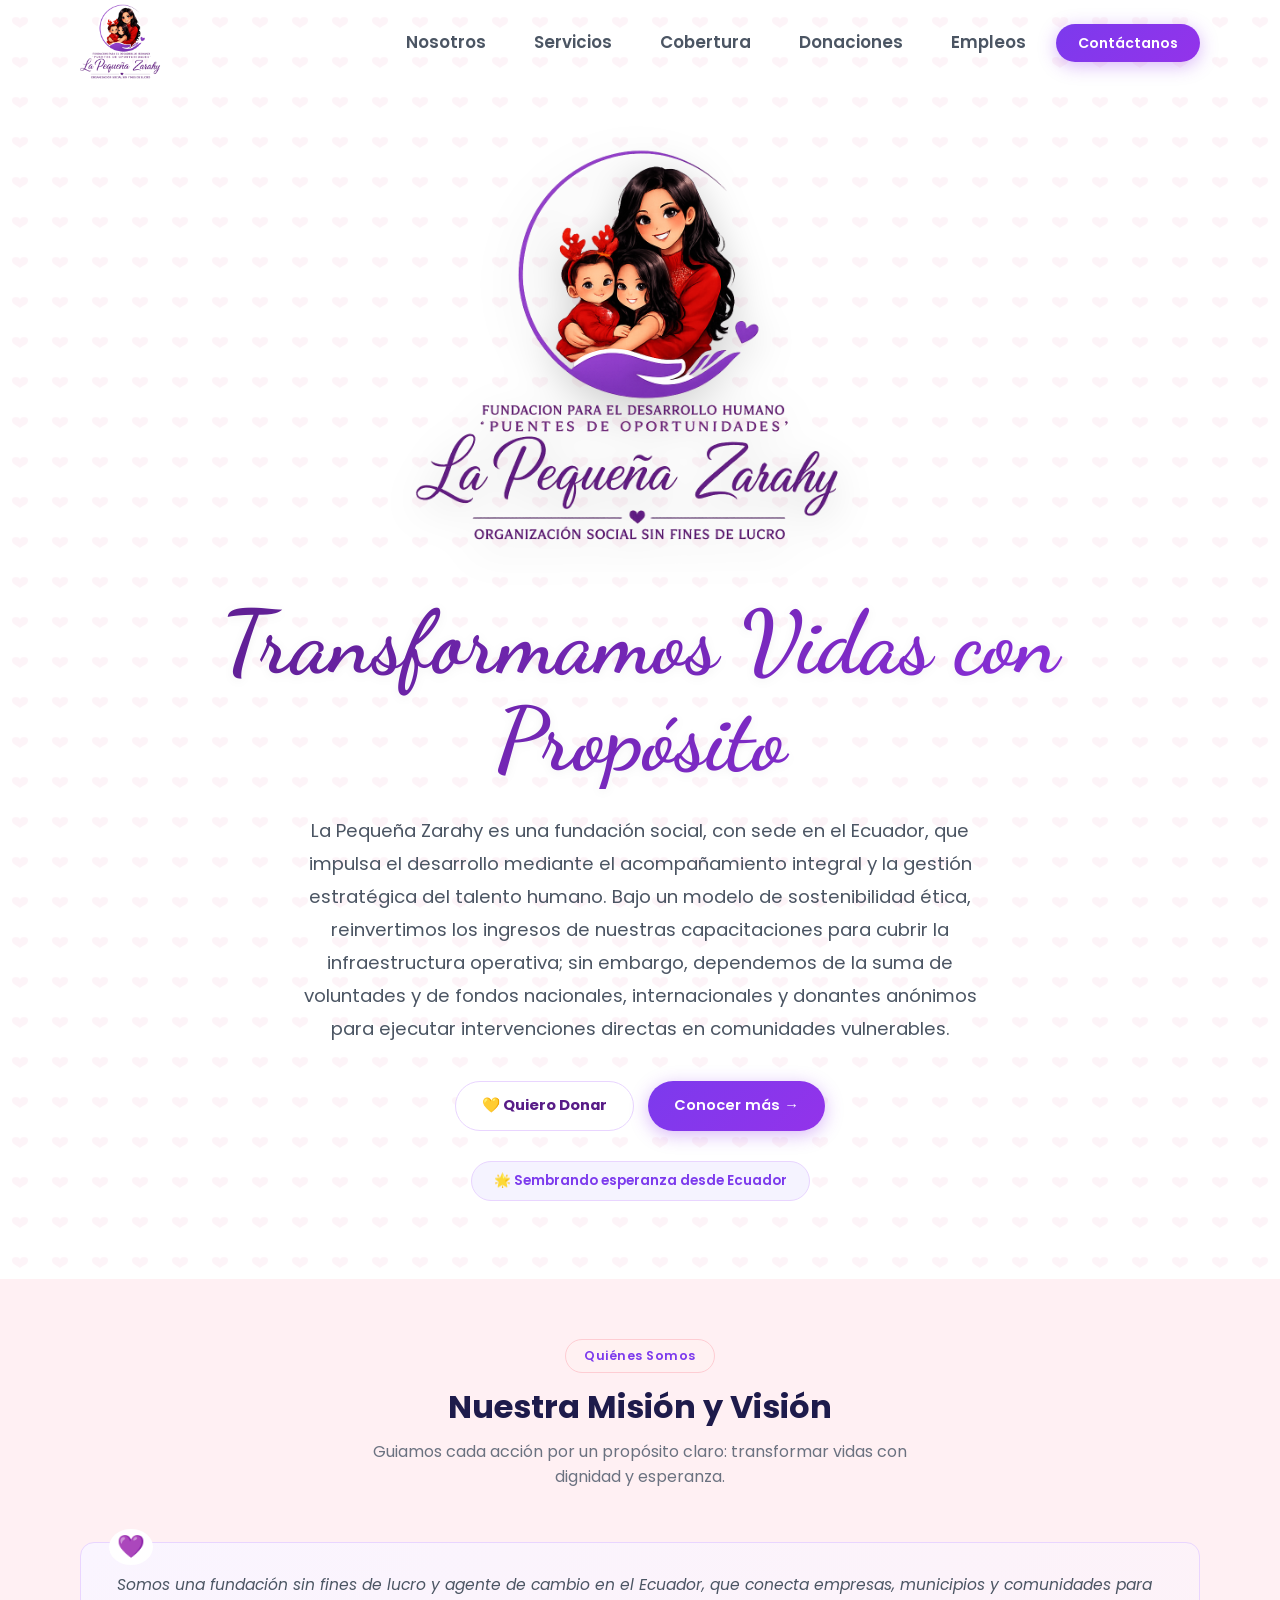
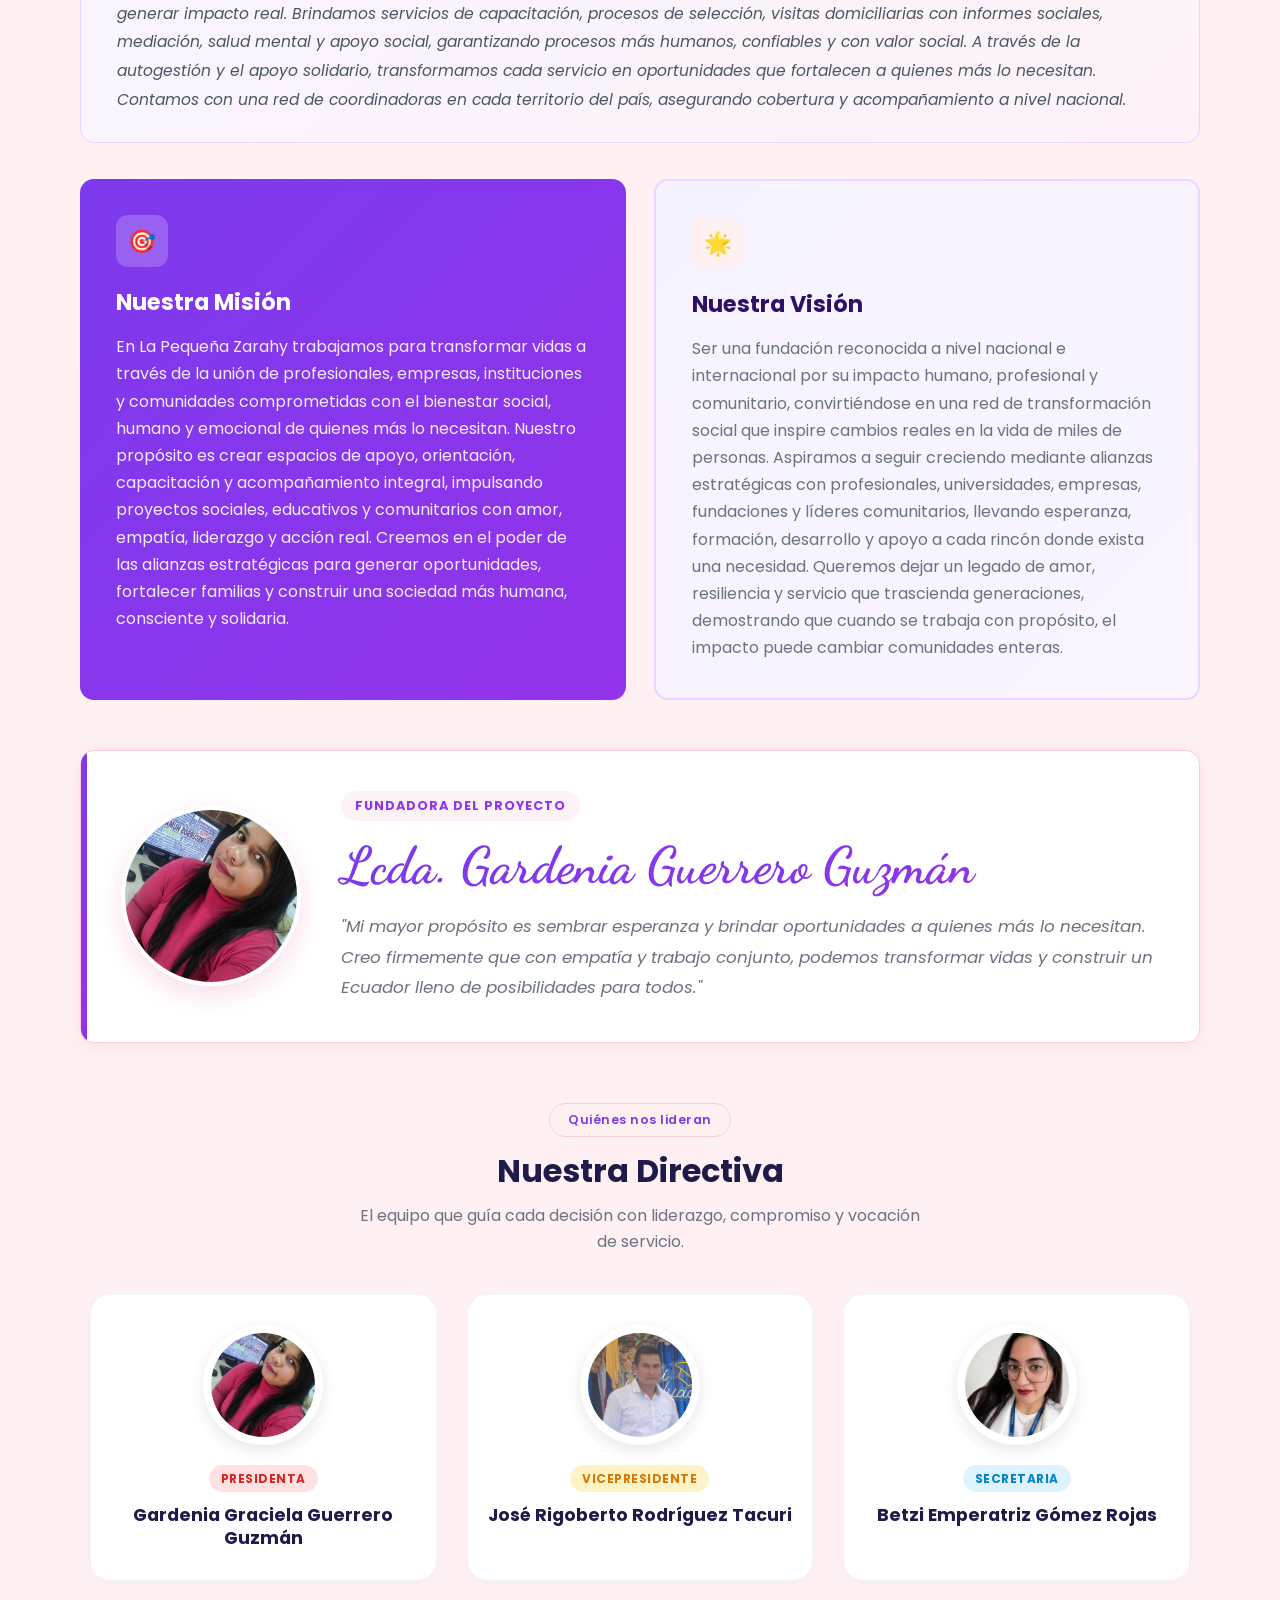
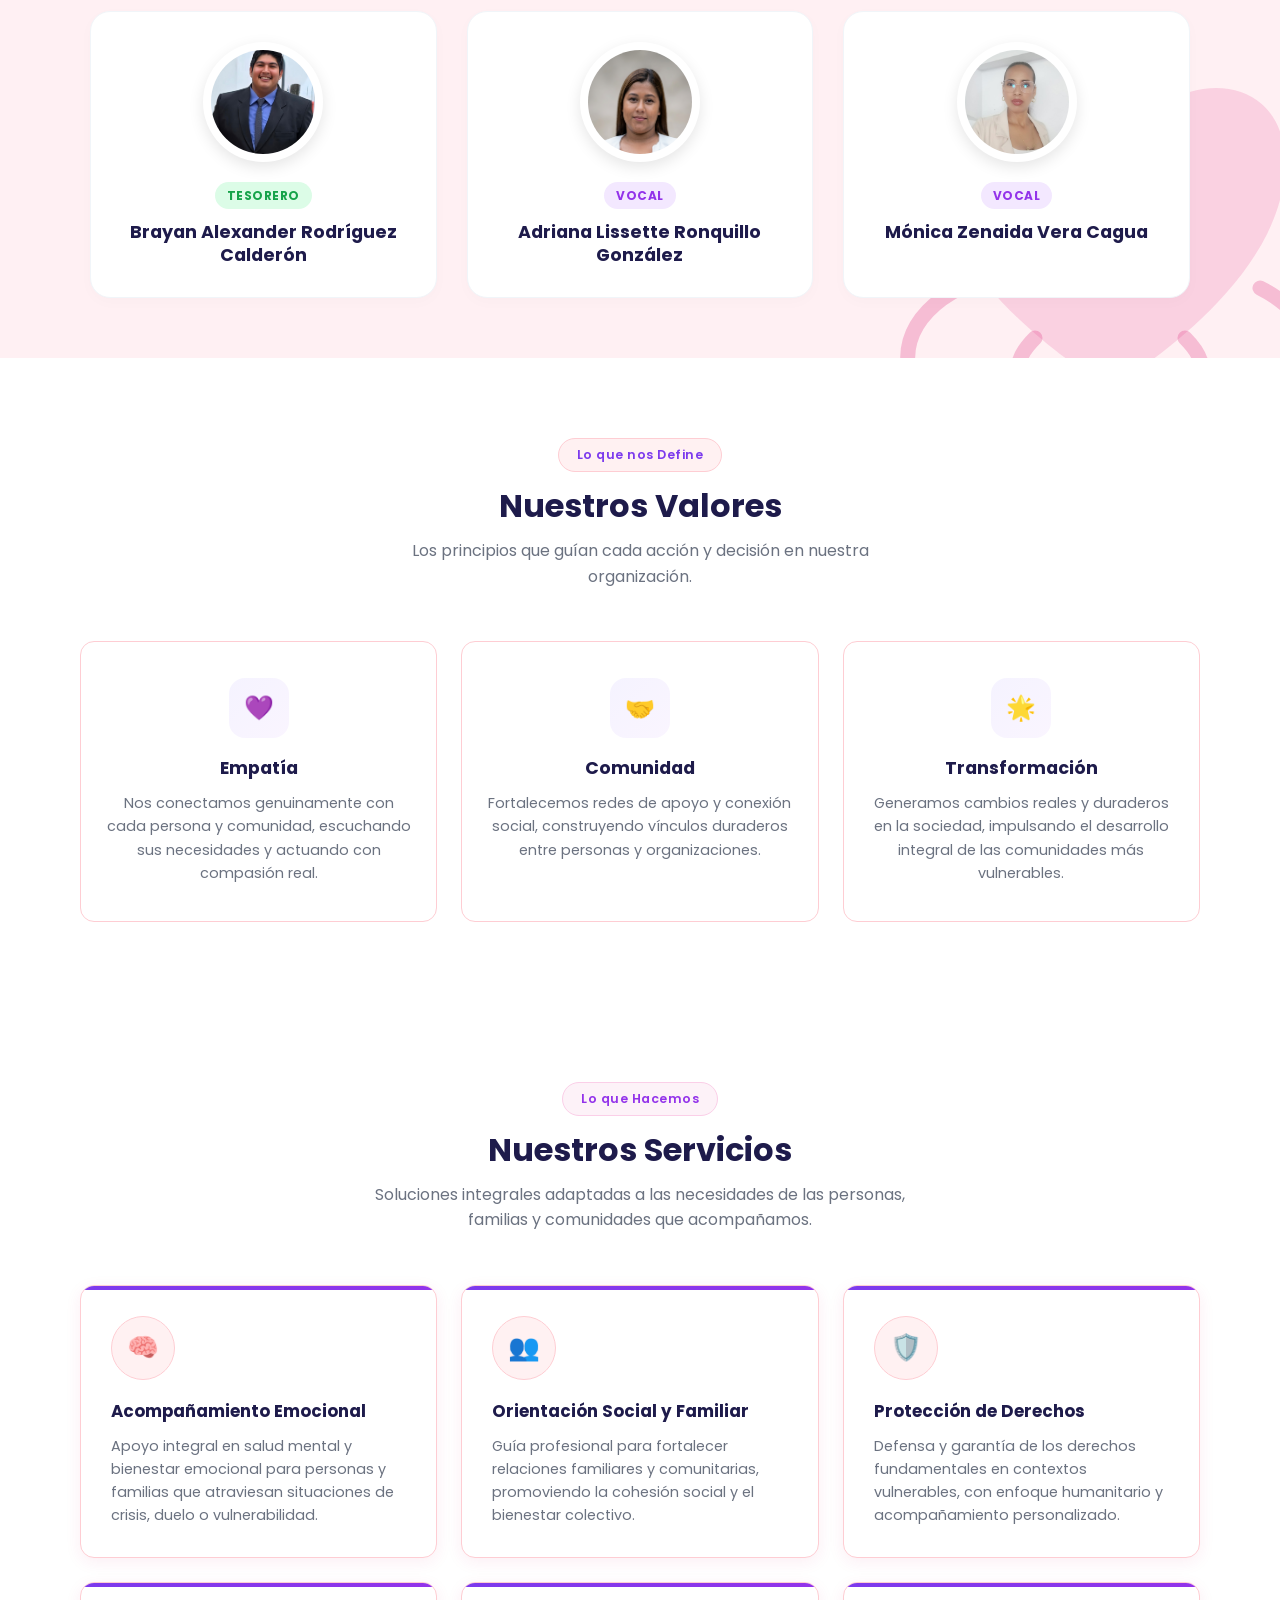
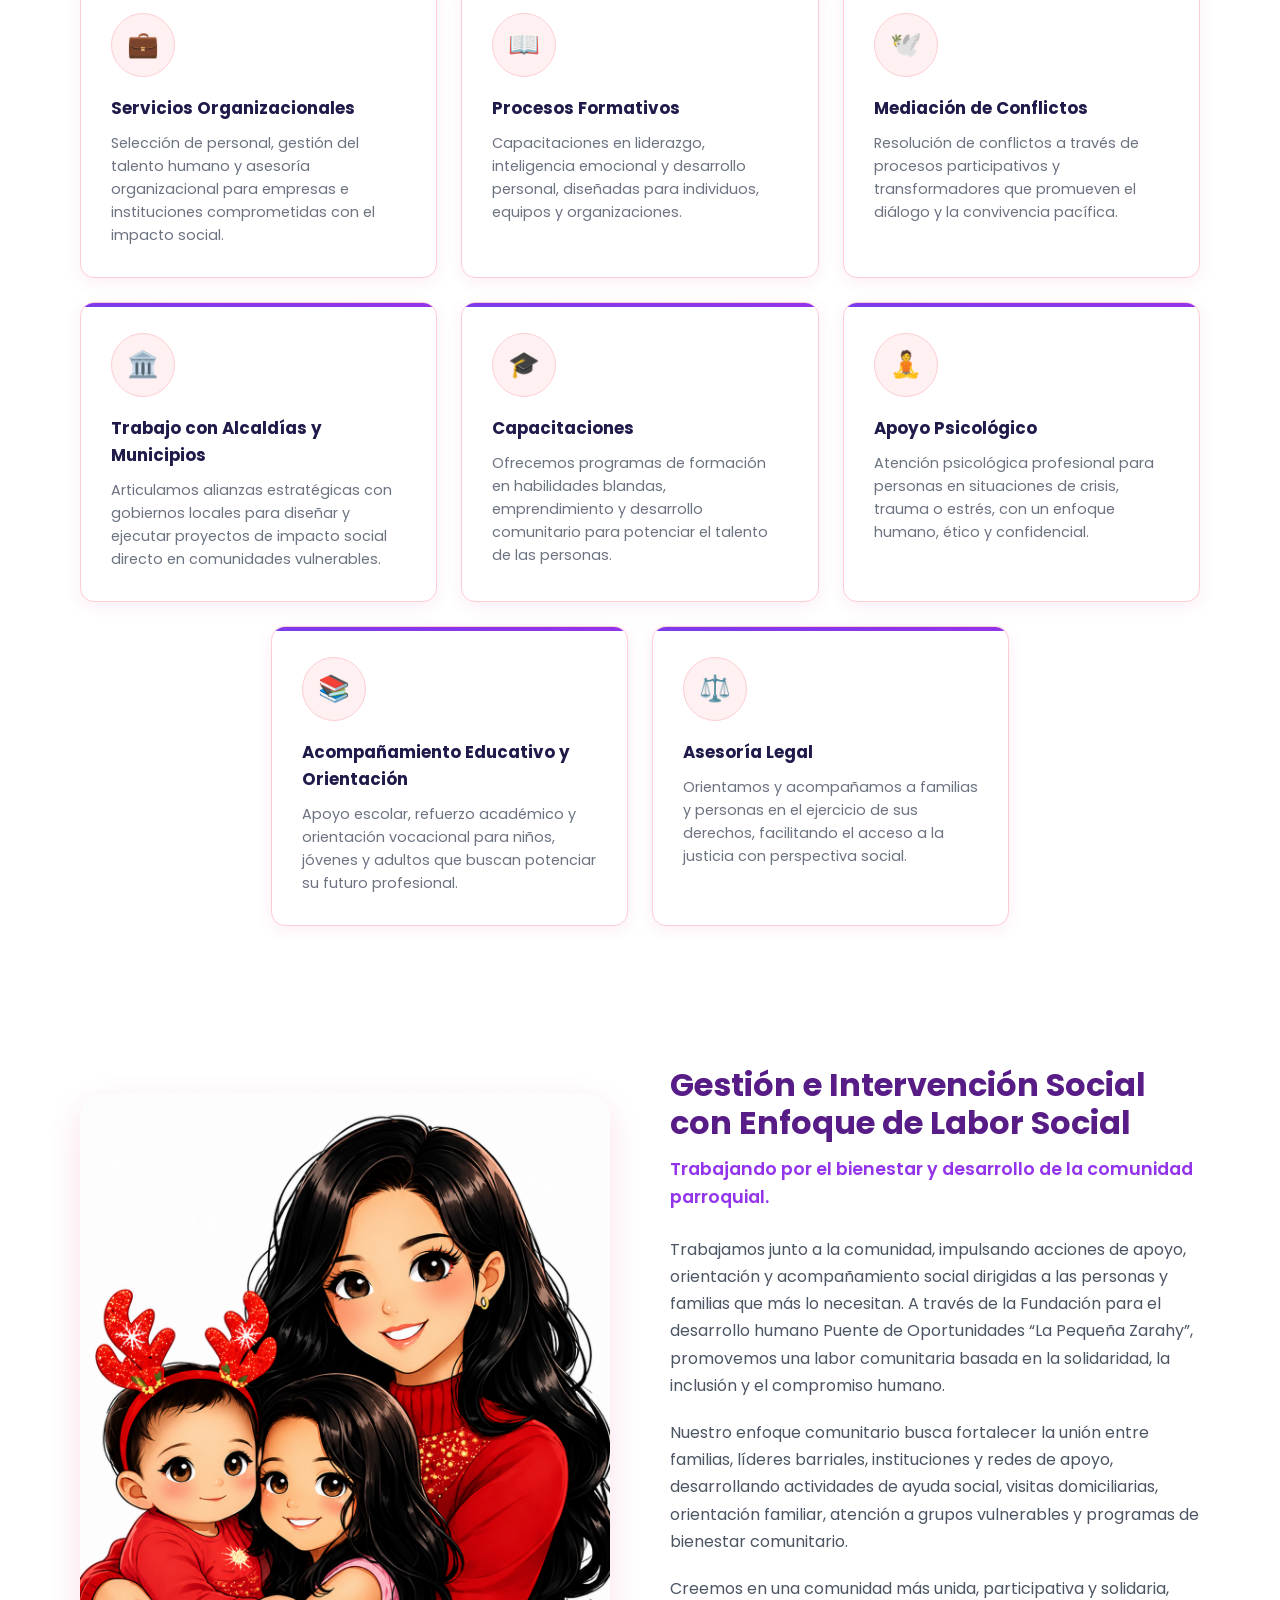
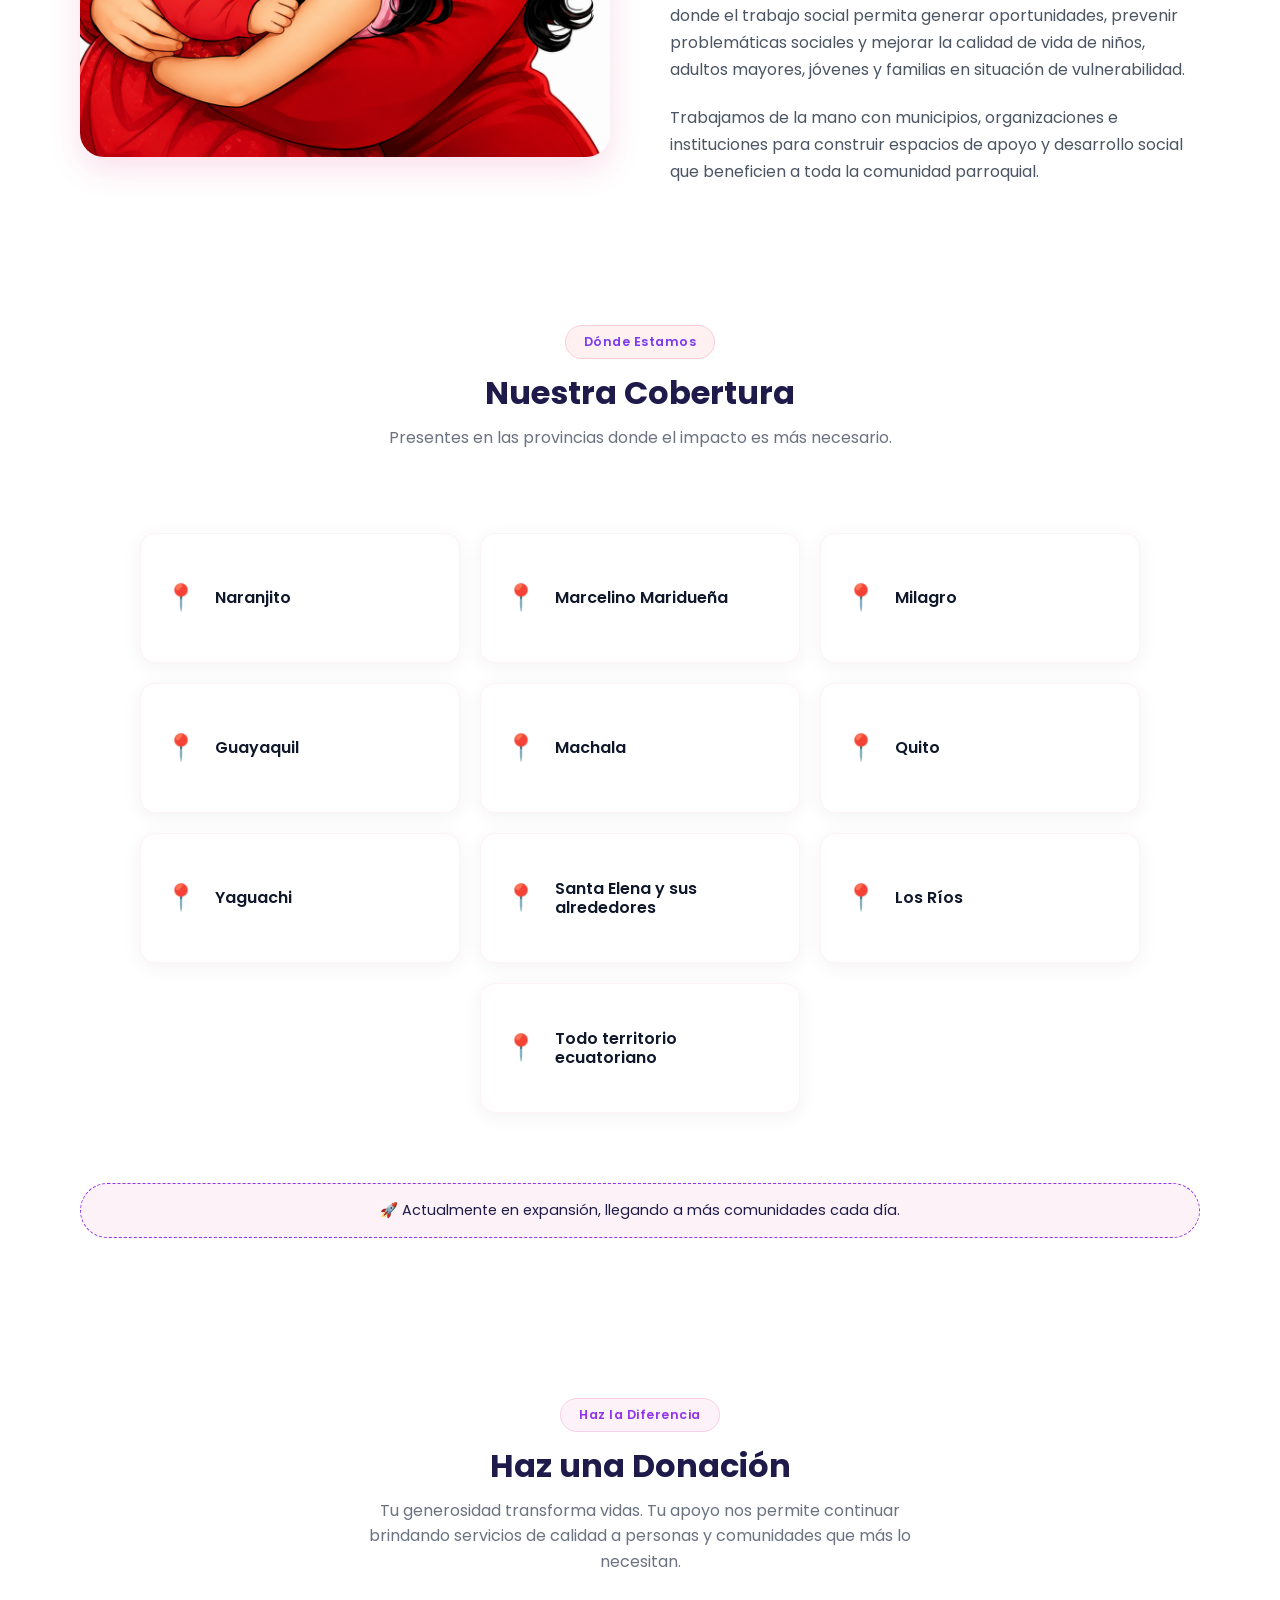
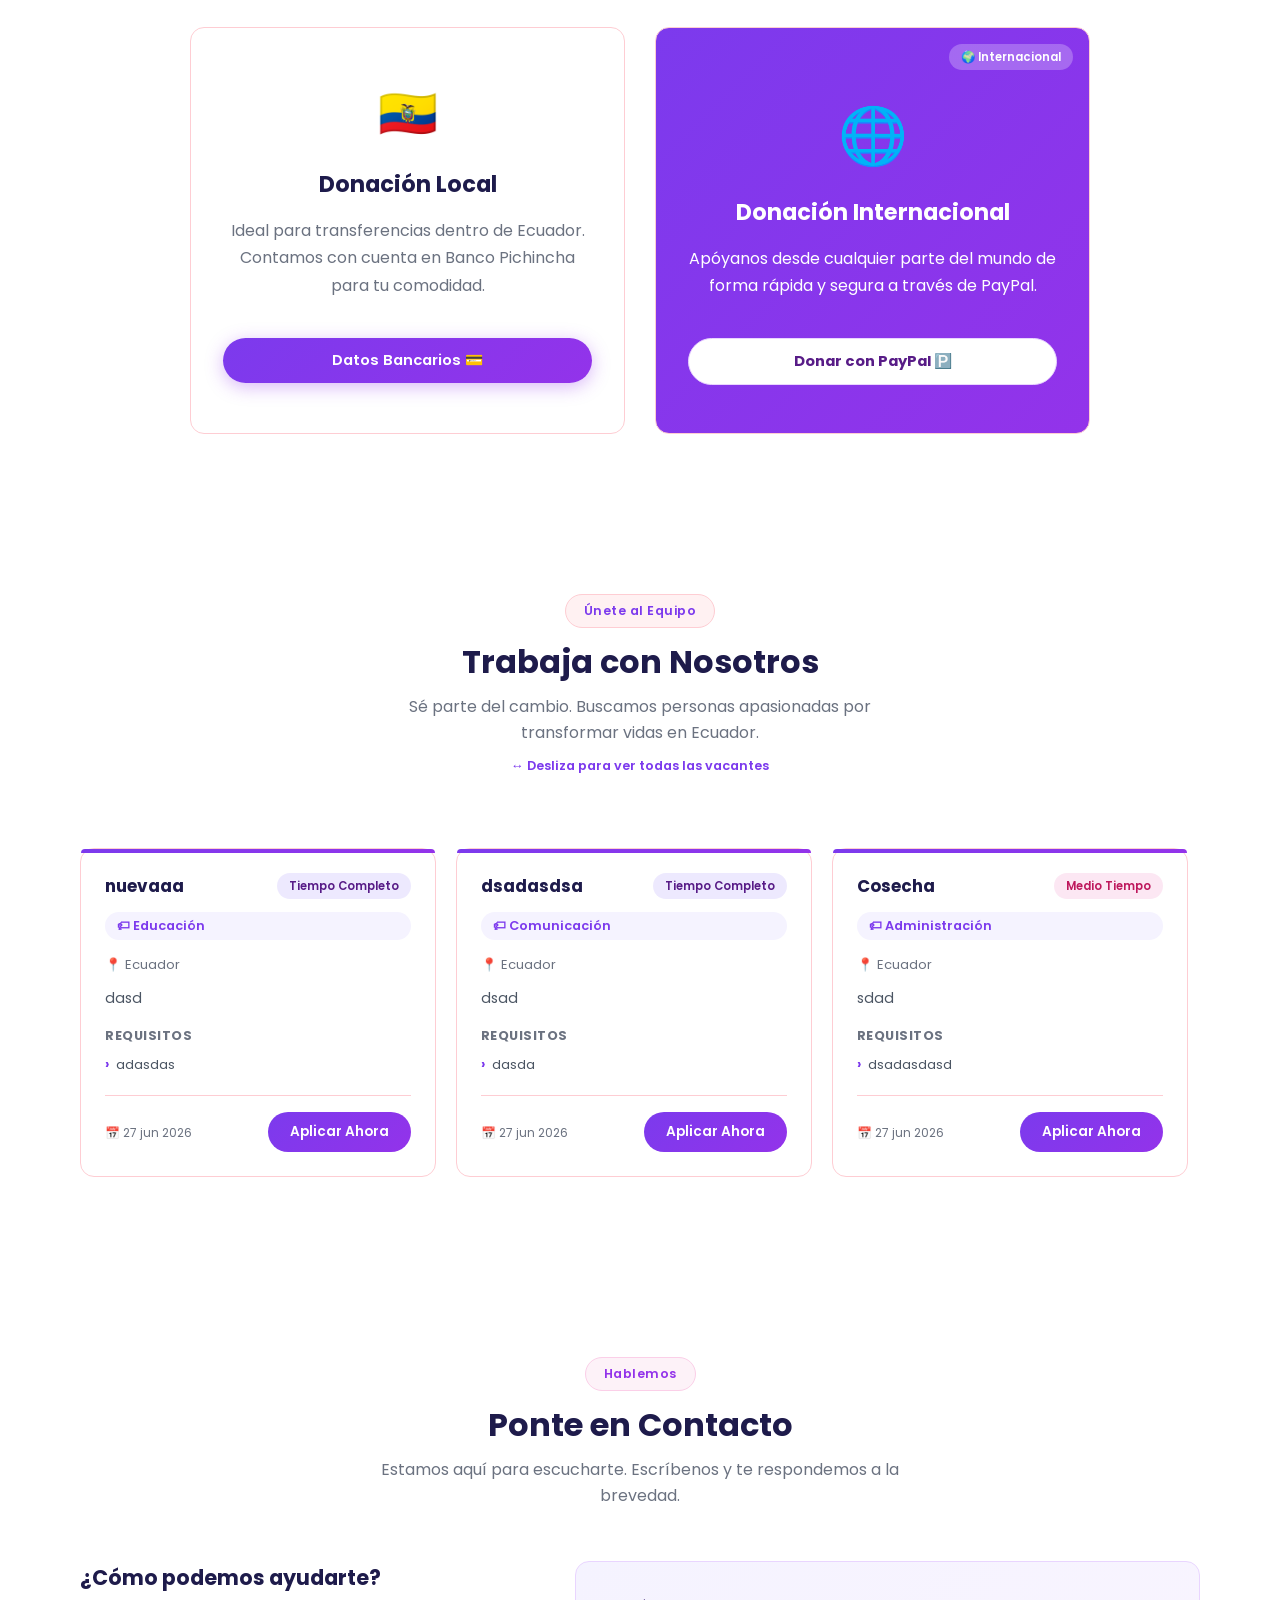
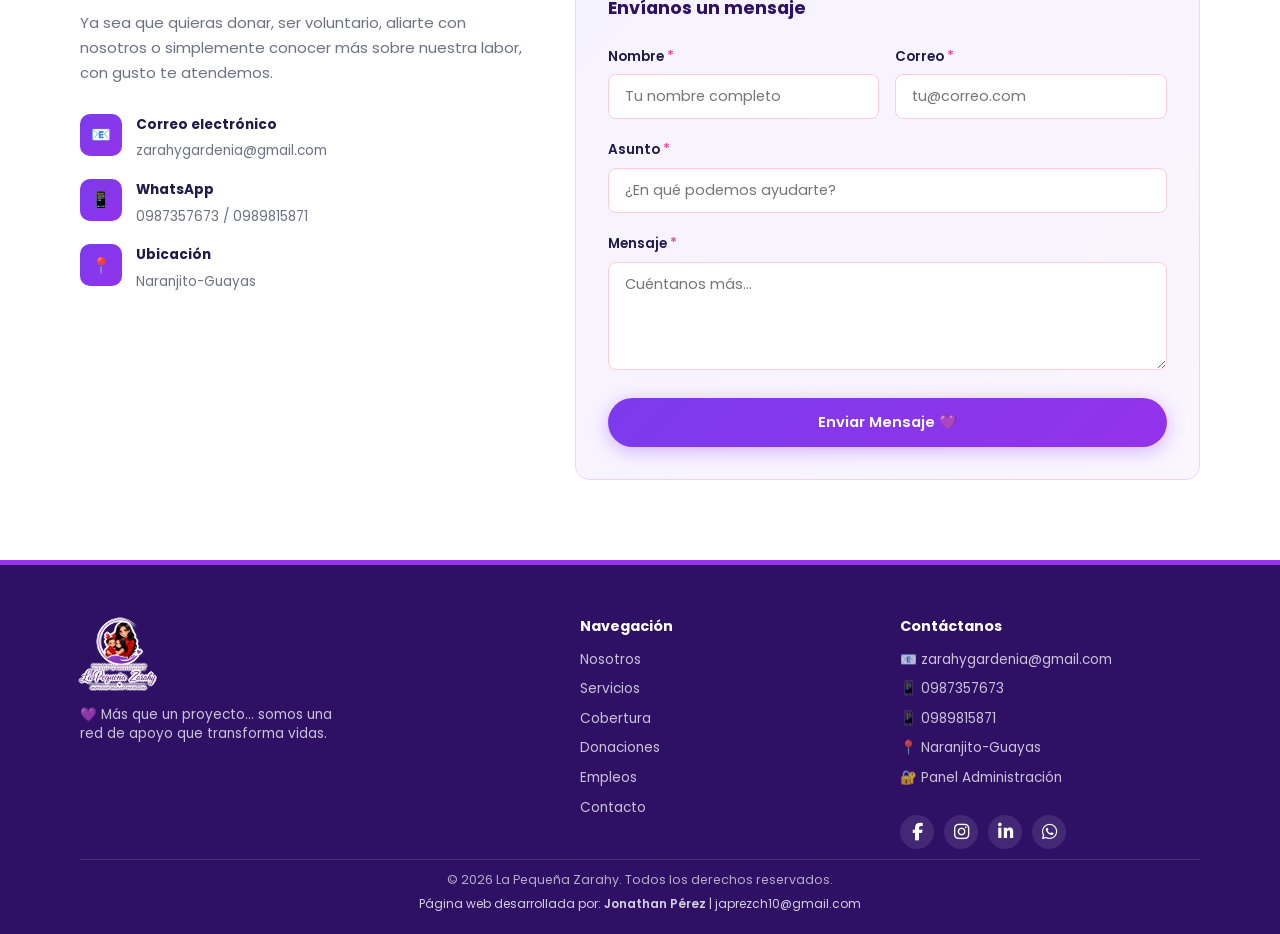
==== commit 85483971: "Mensaje descriptivo de los cambios" ====
--- a/la-pequena-zarahy/index.html
+++ b/la-pequena-zarahy/index.html
@@ -23,9 +23,9 @@
     rel="stylesheet">
 
   <link rel="stylesheet" href="css/style.css?v=3.0">
-  <link rel="icon" type="image/png" sizes="32x32" href="varios/primera_seccion3.png">
-  <link rel="icon" type="image/png" sizes="16x16" href="varios/primera_seccion3.png">
-  <link rel="apple-touch-icon" href="varios/primera_seccion3.png">
+  <link rel="icon" type="image/png" sizes="32x32" href="varios/LogoNuevo.png">
+  <link rel="icon" type="image/png" sizes="16x16" href="varios/LogoNuevo.png">
+  <link rel="apple-touch-icon" href="varios/LogoNuevo.png">
   <link rel="stylesheet" href="https://cdnjs.cloudflare.com/ajax/libs/font-awesome/6.5.1/css/all.min.css">
 
   <style>
@@ -55,7 +55,7 @@
   <nav class="navbar" id="navbar">
     <div class="container">
       <a href="#inicio" class="nav-logo" style="max-width: 70%;">
-        <img src="varios/primera_seccion3.png" alt="La Pequeña Zarahy Logo"
+        <img src="varios/LogoNuevo.png" alt="La Pequeña Zarahy Logo"
           style="height: 85px; max-height: 85px; width: auto; max-width: 100%; object-fit: contain;">
       </a>
       <button class="hamburger" id="hamburger" aria-label="Abrir menú">
@@ -77,15 +77,15 @@
     <div class="hero-bg"></div>
     <div class="container hero-content">
       <div class="hero-image reveal" style="margin-bottom: 20px;">
-        <img src="varios/primera_seccion3.png" alt="La Pequeña Zarahy"
+        <img src="varios/LogoNuevo.png" alt="La Pequeña Zarahy"
           style="width: 100%; max-width: 450px; margin: 0 auto; display: block; filter: drop-shadow(0 10px 20px rgba(0,0,0,0.2));">
       </div>
       <h1 class="hero-title">
         <span>Transformamos Vidas con Propósito</span>
       </h1>
       <p class="hero-desc">
-        La Pequeña Zarahy es un proyecto social y agente de cambio que impulsa el desarrollo en todo el Ecuador mediante
-        el acompañamiento integral y la gestión estratégica del talento humano. Bajo un modelo de sostenibilidad ética,
+        La Pequeña Zarahy es una fundación social, con sede en el Ecuador, que impulsa el desarrollo mediante el
+        acompañamiento integral y la gestión estratégica del talento humano. Bajo un modelo de sostenibilidad ética,
         reinvertimos los ingresos de nuestras capacitaciones para cubrir la infraestructura operativa; sin embargo,
         dependemos de la suma de voluntades y de fondos nacionales, internacionales y donantes anónimos para ejecutar
         intervenciones directas en comunidades vulnerables.
@@ -113,7 +113,7 @@
         </p>
       </div>
       <div class="about-intro reveal">
-        <p>Somos un proyecto social sin fines de lucro y agente de cambio en el Ecuador, que conecta empresas,
+        <p>Somos una fundación sin fines de lucro y agente de cambio en el Ecuador, que conecta empresas,
           municipios y comunidades para generar impacto real. Brindamos servicios de capacitación, procesos de
           selección, visitas domiciliarias con informes sociales, mediación, salud mental y apoyo social, garantizando
           procesos más humanos, confiables y con valor social. A través de la autogestión y el apoyo solidario,
@@ -135,7 +135,7 @@
         <div class="mv-card vision reveal">
           <div class="mv-icon" style="color:var(--purple)">🌟</div>
           <h3>Nuestra Visión</h3>
-          <p>Ser un proyecto social reconocido a nivel nacional e internacional por su impacto humano, profesional y
+          <p>Ser una fundación reconocida a nivel nacional e internacional por su impacto humano, profesional y
             comunitario, convirtiéndose en una red de transformación social que inspire cambios reales en la vida de
             miles de personas. Aspiramos a seguir creciendo mediante alianzas estratégicas con profesionales,
             universidades, empresas, fundaciones y líderes comunitarios, llevando esperanza, formación, desarrollo y
@@ -362,21 +362,31 @@
             style="border-radius: 24px; box-shadow: var(--shadow-hover); width: 100%; height: auto; object-fit: cover;">
         </div>
         <div class="impact-detail-content reveal">
-          <h2 class="section-title" style="color: var(--purple-dark); font-size: 2rem; line-height: 1.2;">Gestión e Intervención Social con Enfoque de Labor Social</h2>
-          <h3 style="color: var(--pink); font-size: 1.1rem; margin-bottom: 25px; font-weight: 600;">Trabajando por el bienestar y desarrollo de la comunidad parroquial.</h3>
+          <h2 class="section-title" style="color: var(--purple-dark); font-size: 2rem; line-height: 1.2;">Gestión e
+            Intervención Social con Enfoque de Labor Social</h2>
+          <h3 style="color: var(--pink); font-size: 1.1rem; margin-bottom: 25px; font-weight: 600;">Trabajando por el
+            bienestar y desarrollo de la comunidad parroquial.</h3>
 
           <div class="impact-desc" style="color: var(--text-mid); line-height: 1.7;">
             <p style="margin-bottom: 20px;">
-              Trabajamos junto a la comunidad, impulsando acciones de apoyo, orientación y acompañamiento social dirigidas a las personas y familias que más lo necesitan. A través del Proyecto Social “La Pequeña Zarahy”, promovemos una labor comunitaria basada en la solidaridad, la inclusión y el compromiso humano.
+              Trabajamos junto a la comunidad, impulsando acciones de apoyo, orientación y acompañamiento social
+              dirigidas a las personas y familias que más lo necesitan. A través de la Fundación para el desarrollo
+              humano Puente de Oportunidades “La Pequeña
+              Zarahy”, promovemos una labor comunitaria basada en la solidaridad, la inclusión y el compromiso humano.
             </p>
             <p style="margin-bottom: 20px;">
-              Nuestro enfoque comunitario busca fortalecer la unión entre familias, líderes barriales, instituciones y redes de apoyo, desarrollando actividades de ayuda social, visitas domiciliarias, orientación familiar, atención a grupos vulnerables y programas de bienestar comunitario.
+              Nuestro enfoque comunitario busca fortalecer la unión entre familias, líderes barriales, instituciones y
+              redes de apoyo, desarrollando actividades de ayuda social, visitas domiciliarias, orientación familiar,
+              atención a grupos vulnerables y programas de bienestar comunitario.
             </p>
             <p style="margin-bottom: 20px;">
-              Creemos en una comunidad más unida, participativa y solidaria, donde el trabajo social permita generar oportunidades, prevenir problemáticas sociales y mejorar la calidad de vida de niños, adultos mayores, jóvenes y familias en situación de vulnerabilidad.
+              Creemos en una comunidad más unida, participativa y solidaria, donde el trabajo social permita generar
+              oportunidades, prevenir problemáticas sociales y mejorar la calidad de vida de niños, adultos mayores,
+              jóvenes y familias en situación de vulnerabilidad.
             </p>
             <p>
-              Trabajamos de la mano con municipios, organizaciones e instituciones para construir espacios de apoyo y desarrollo social que beneficien a toda la comunidad parroquial.
+              Trabajamos de la mano con municipios, organizaciones e instituciones para construir espacios de apoyo y
+              desarrollo social que beneficien a toda la comunidad parroquial.
             </p>
           </div>
         </div>
@@ -586,7 +596,7 @@
       <div class="footer-grid">
         <div class="footer-brand">
           <a href="#inicio" class="nav-logo">
-            <img src="varios/primera_seccion3.png" alt="La Pequeña Zarahy Logo" class="footer-logo"
+            <img src="varios/LogoNuevo.png" alt="La Pequeña Zarahy Logo" class="footer-logo"
               style="height: 80px; width: auto; margin-bottom: 2px;">
           </a>
           <p style="font-size: 0.85rem; line-height: 1.4;">💜 Más que un proyecto... somos una red de apoyo que
@@ -691,7 +701,7 @@
     </div>
   </div>
 
-  <script src="js/main.js?v=2.0"></script>
+  <script src="js/main.js?v=2.1"></script>
 </body>
 
 </html>
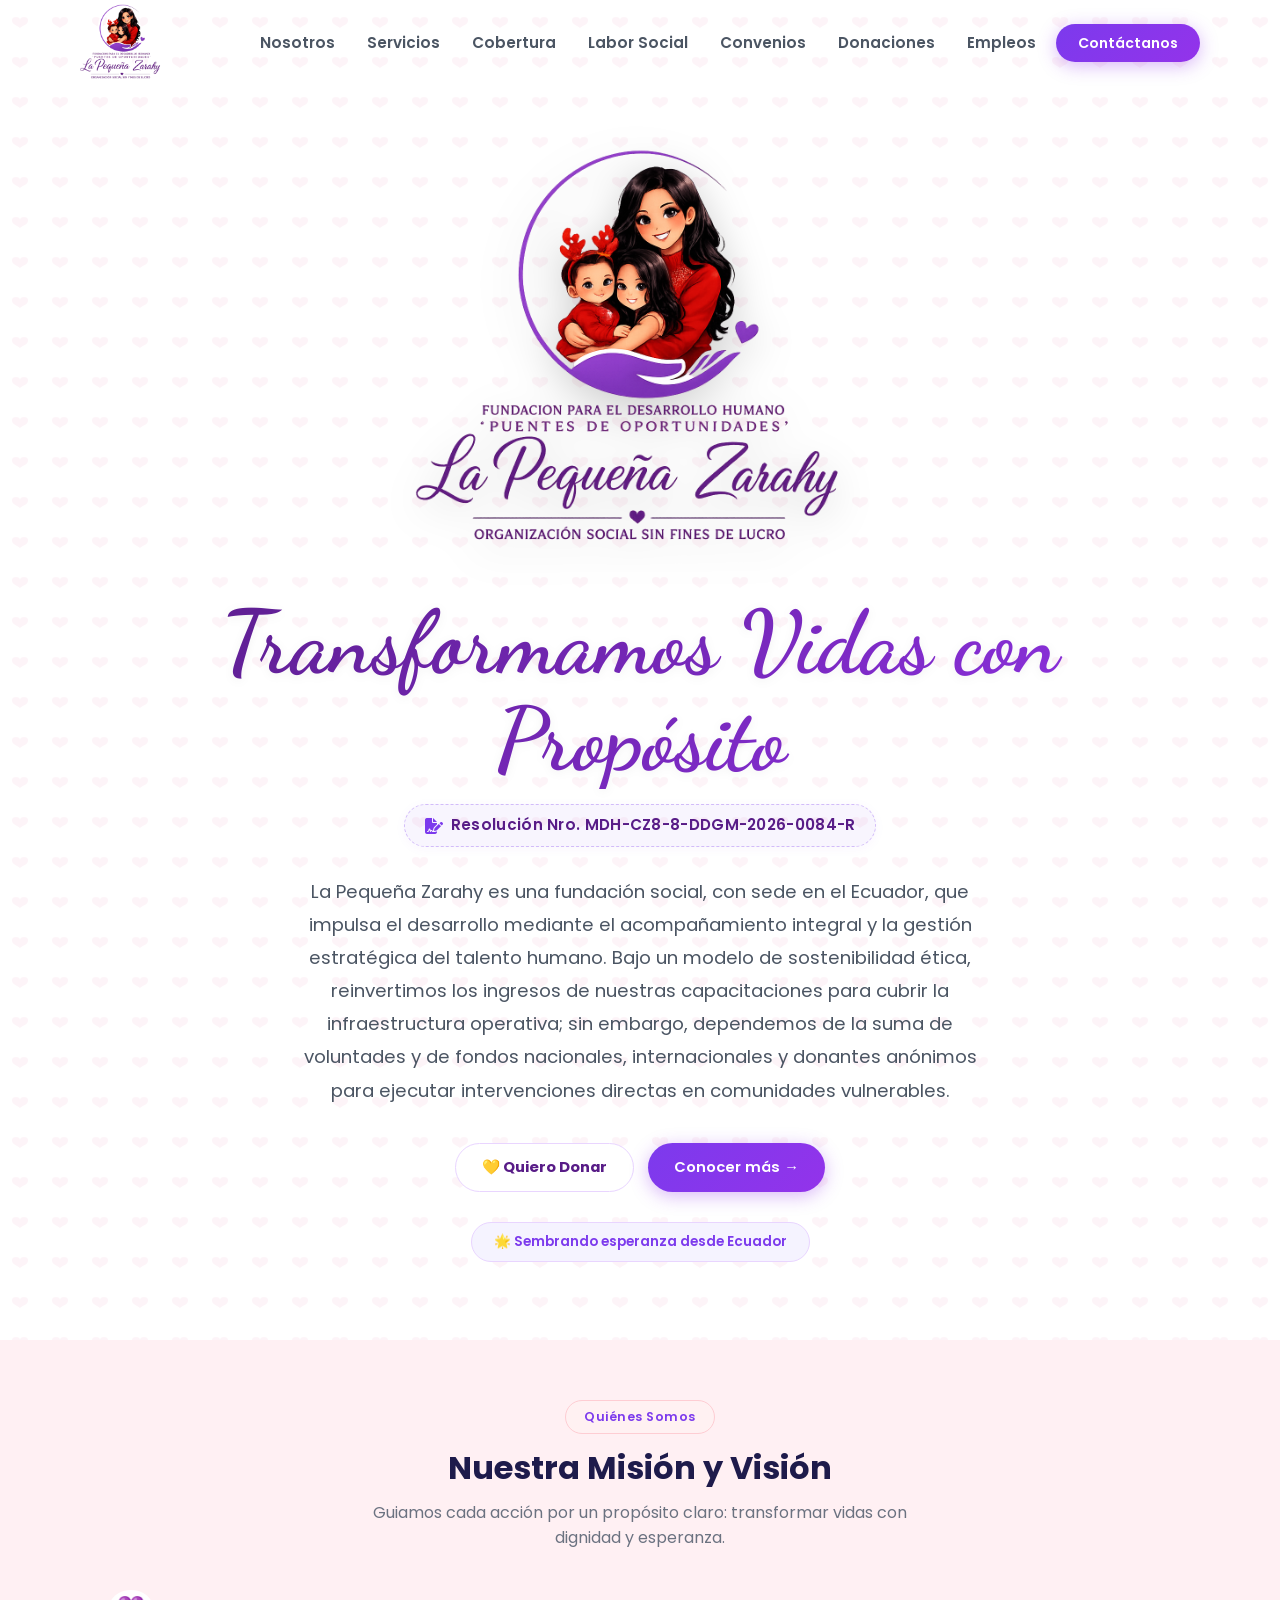
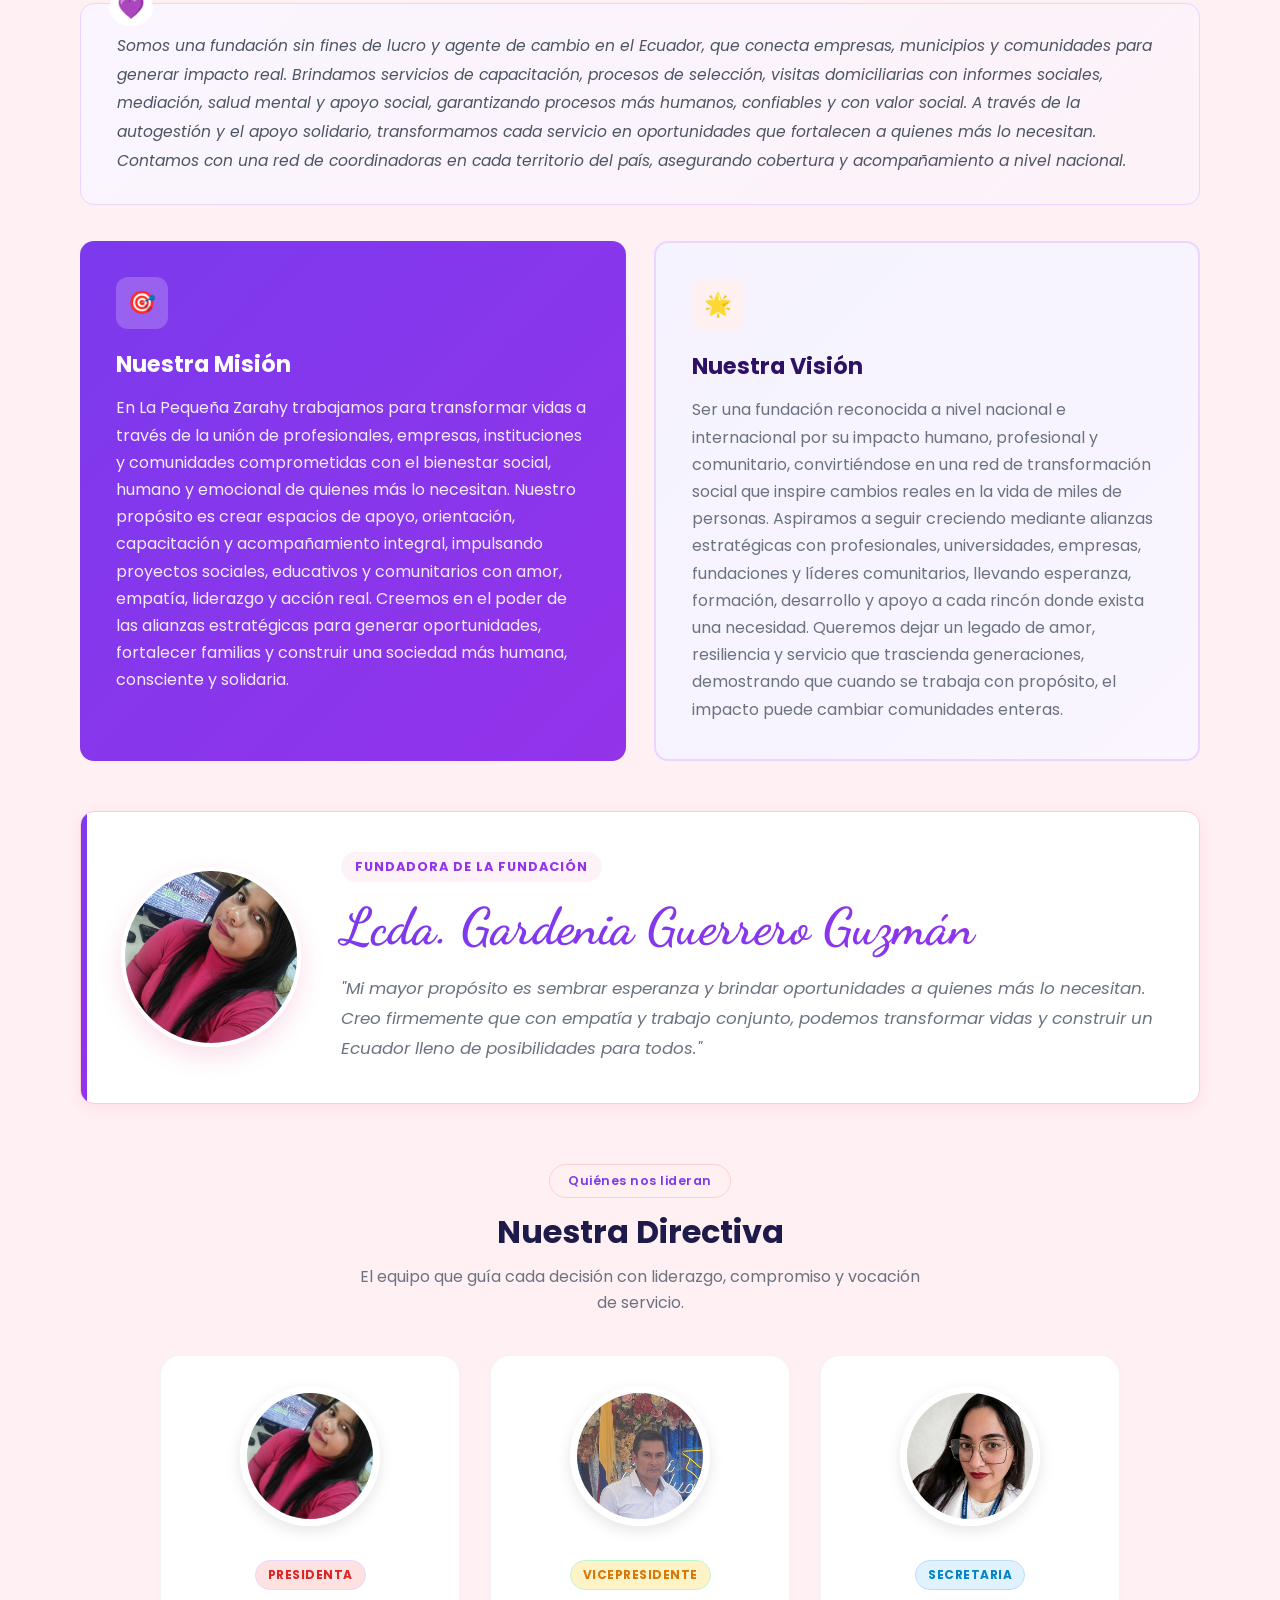
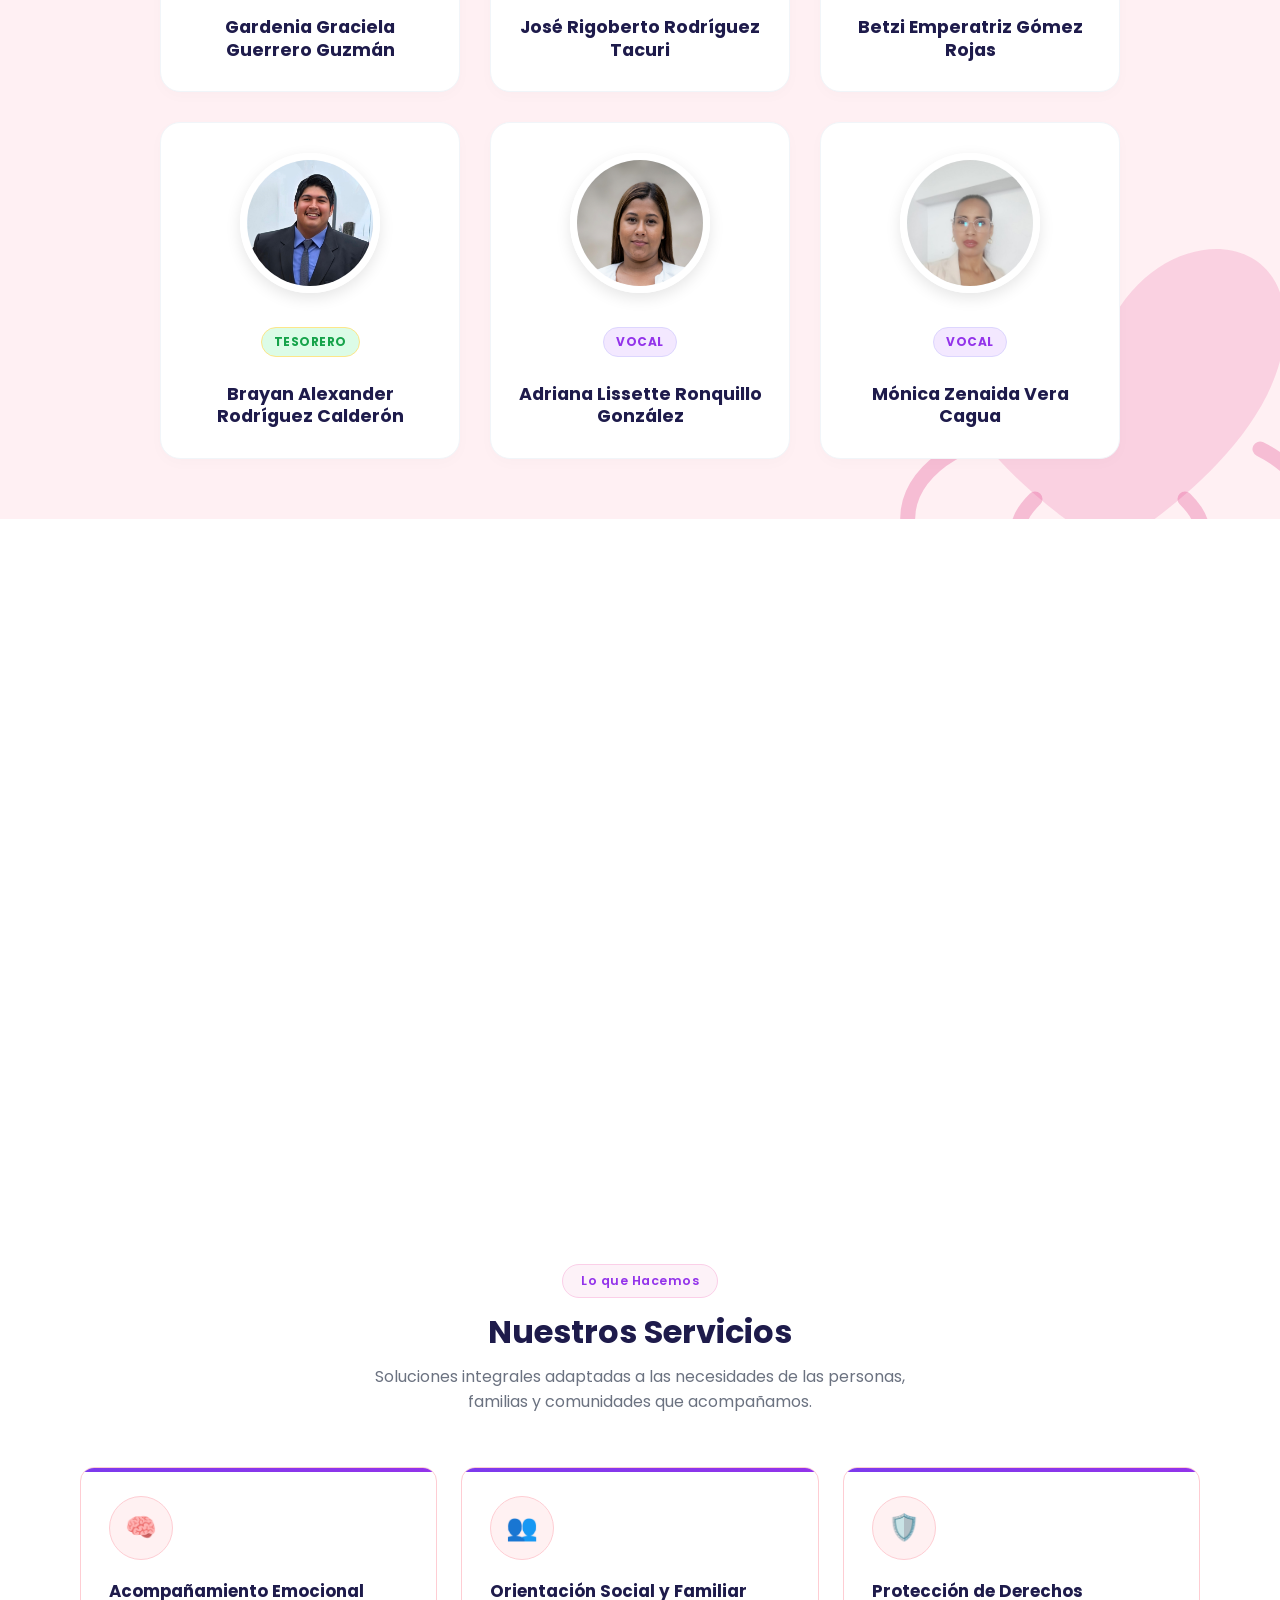
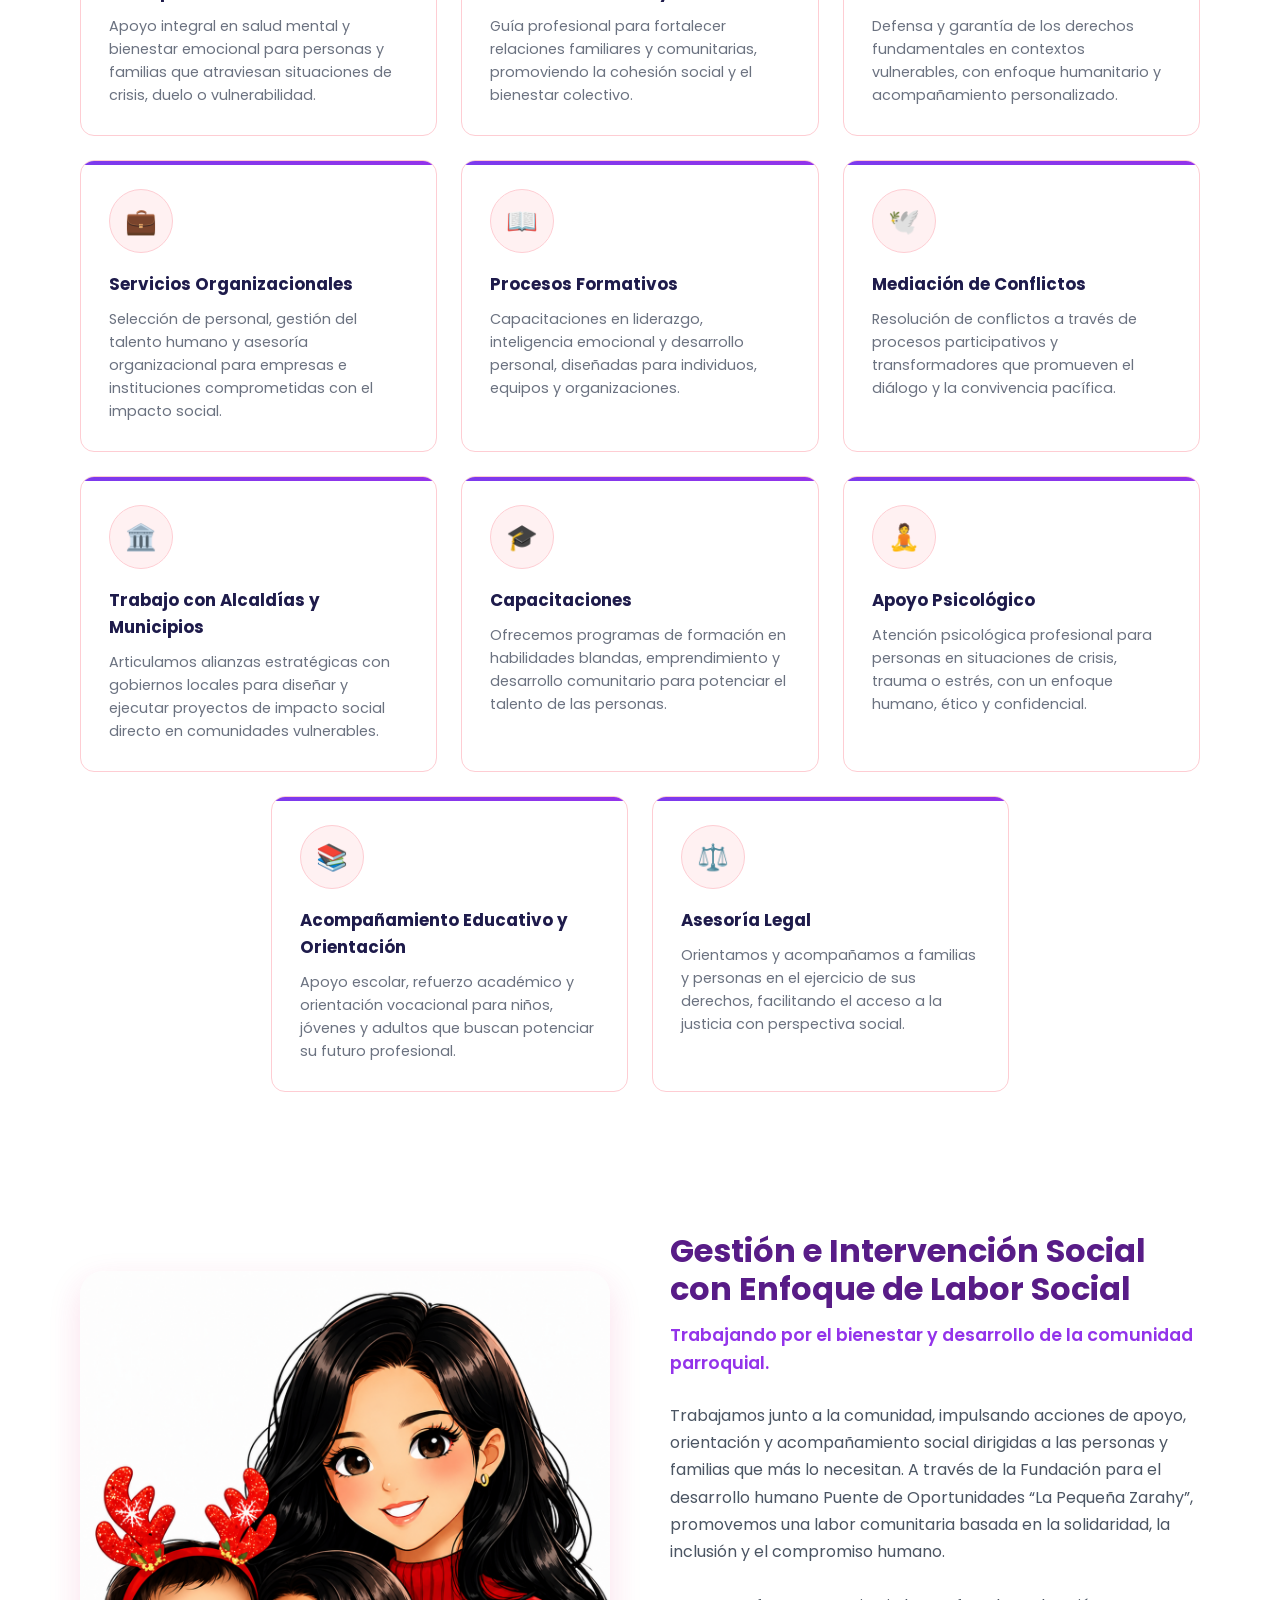
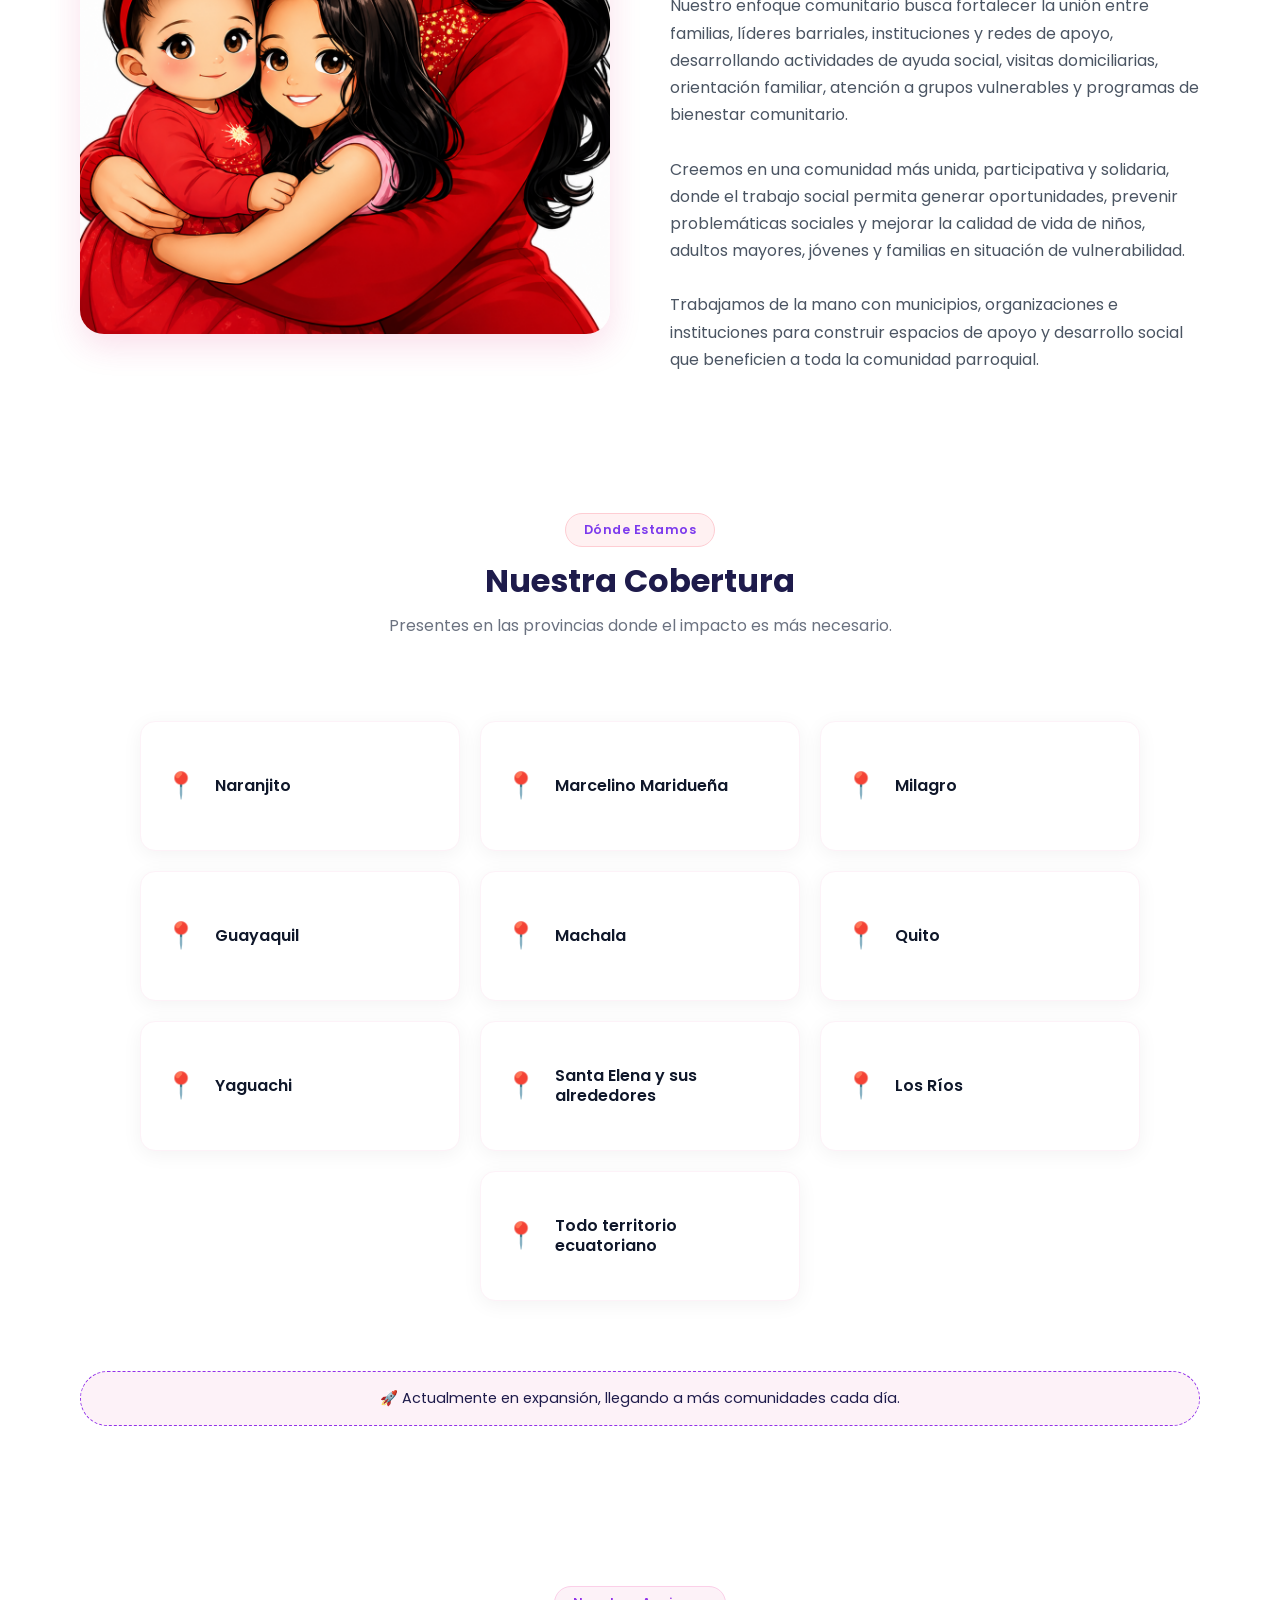
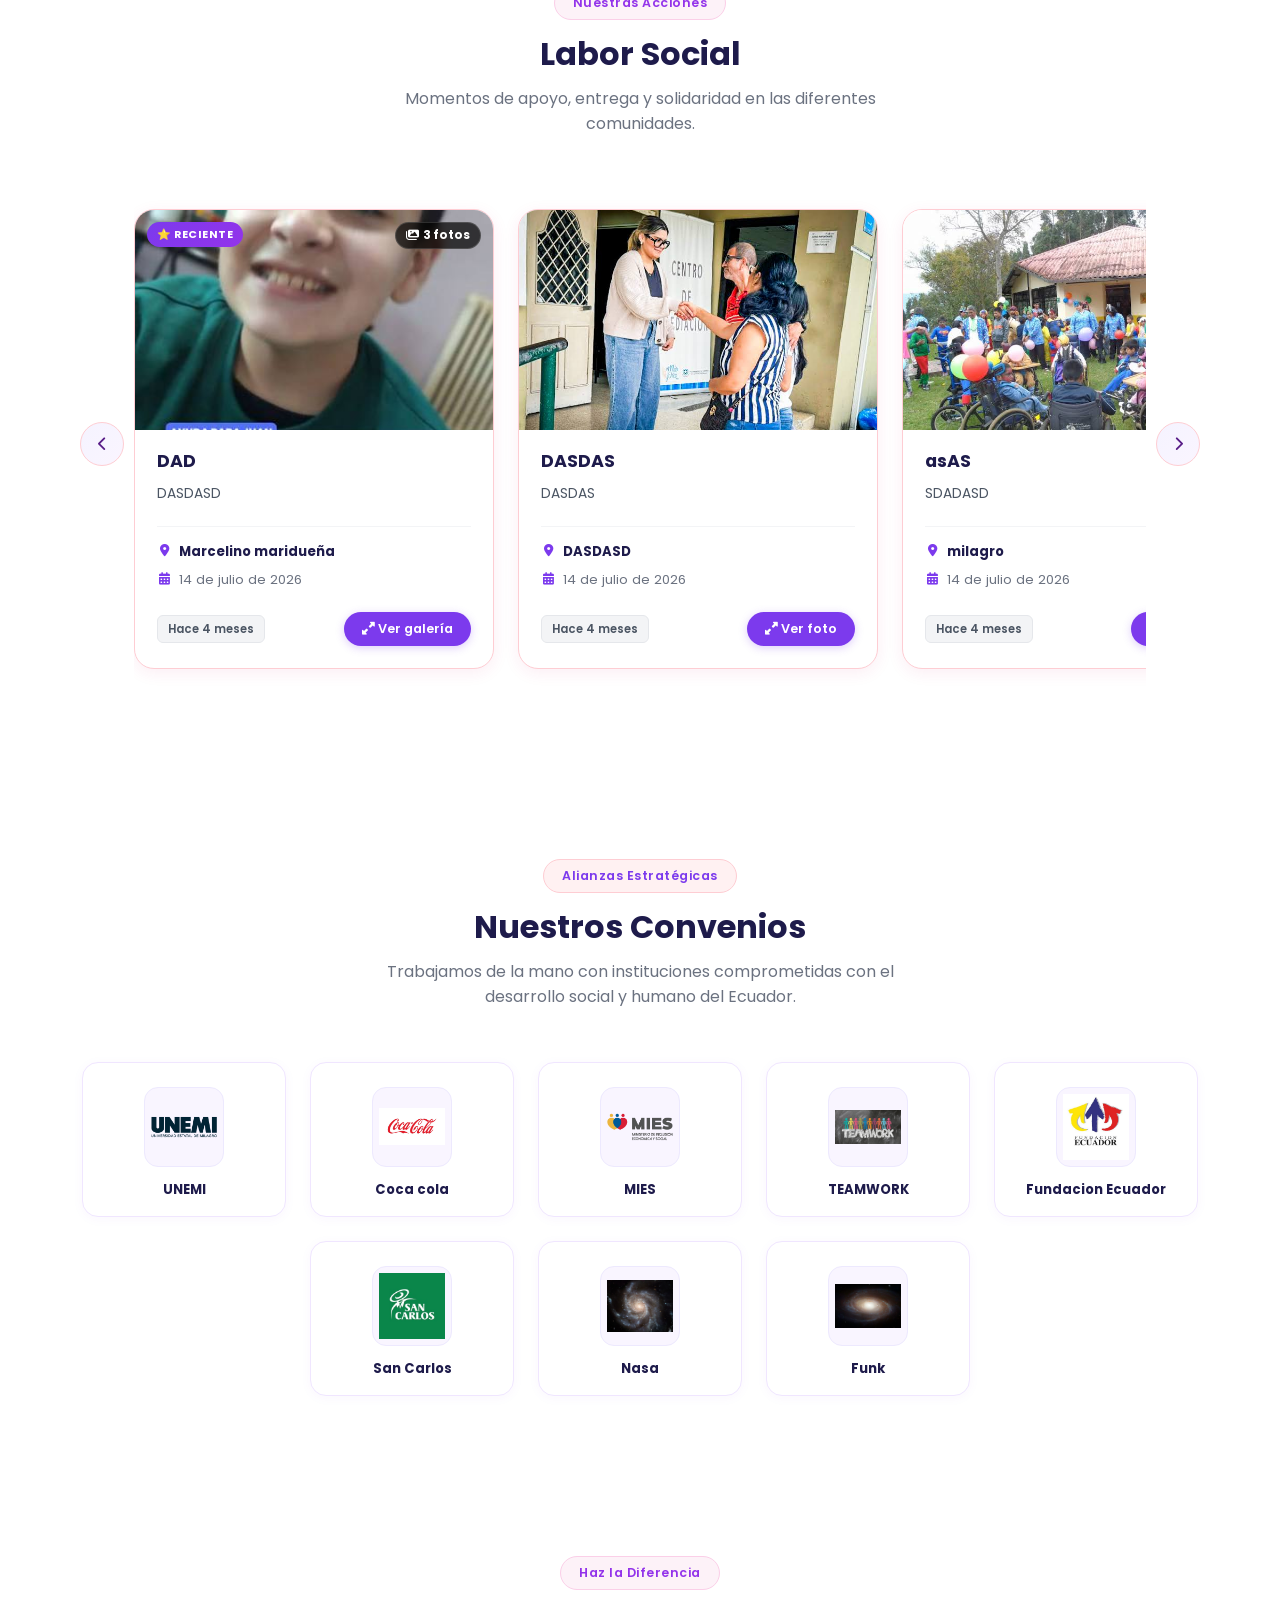
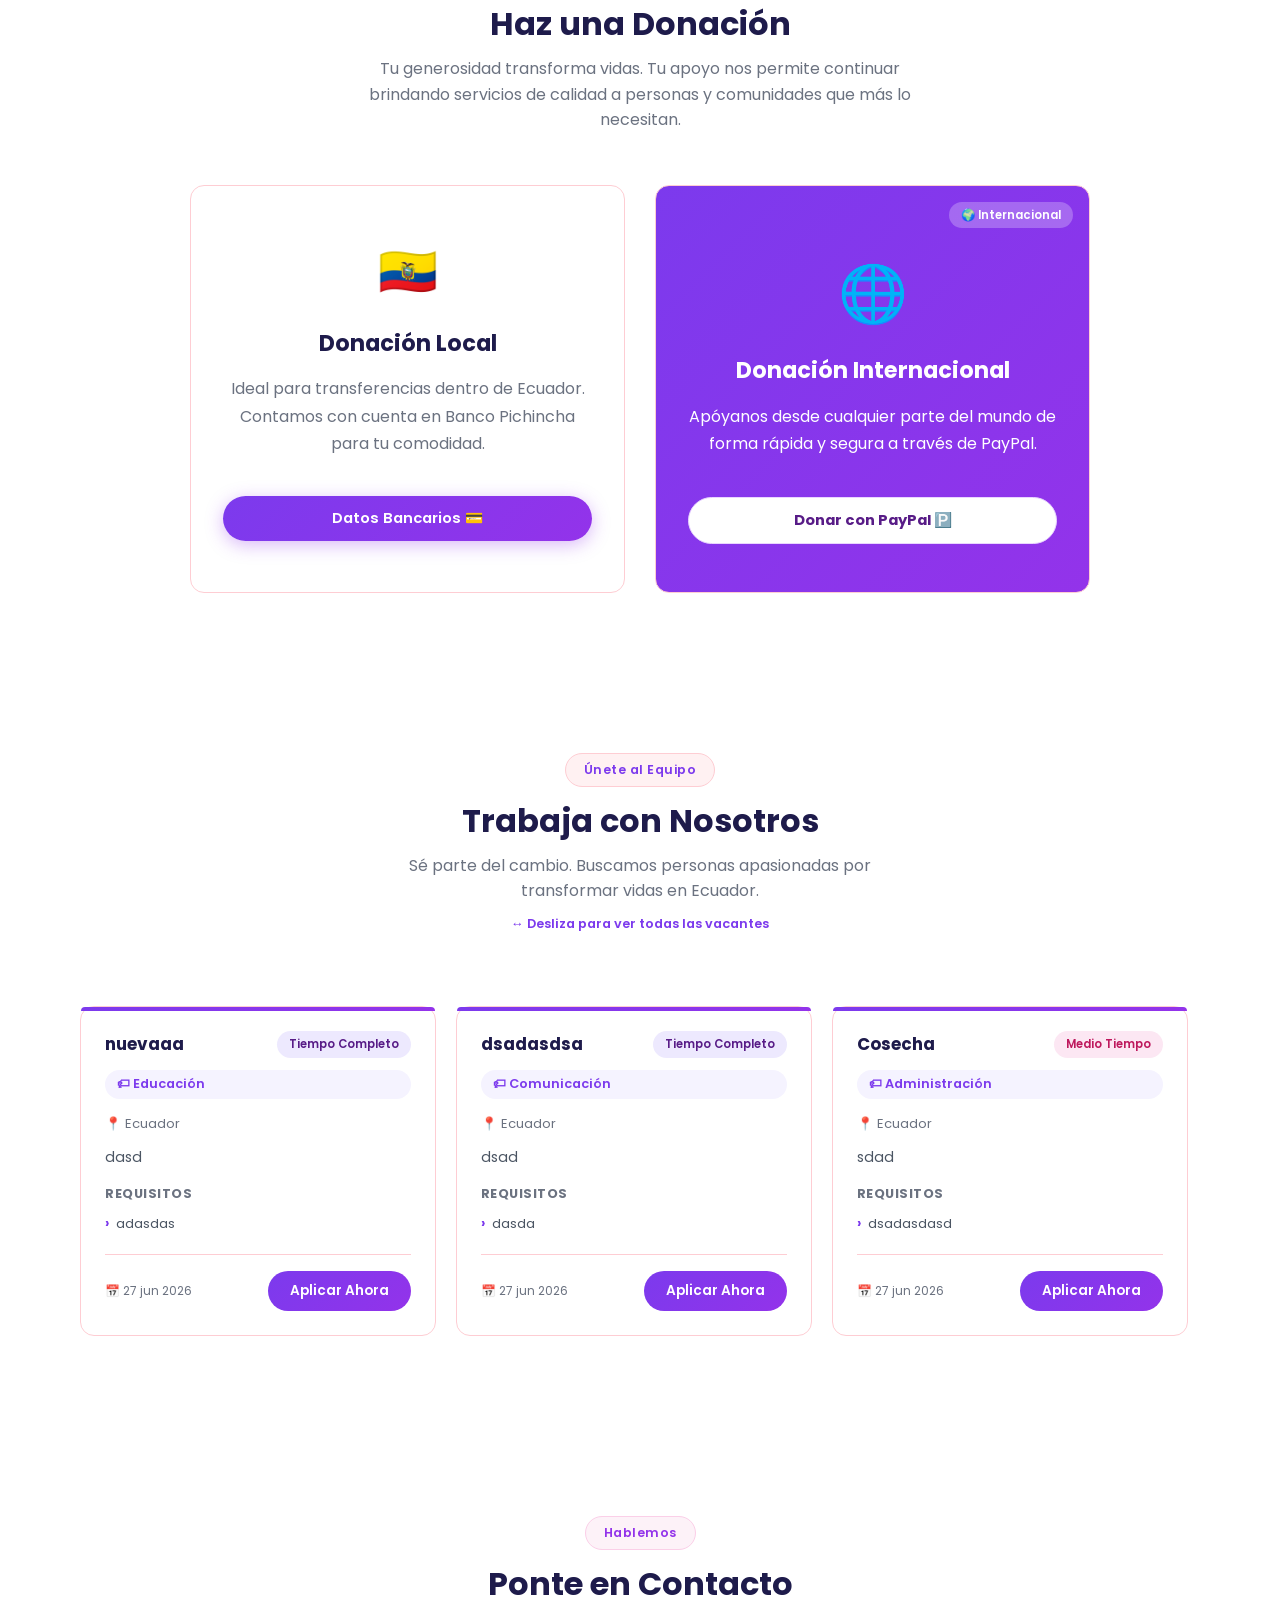
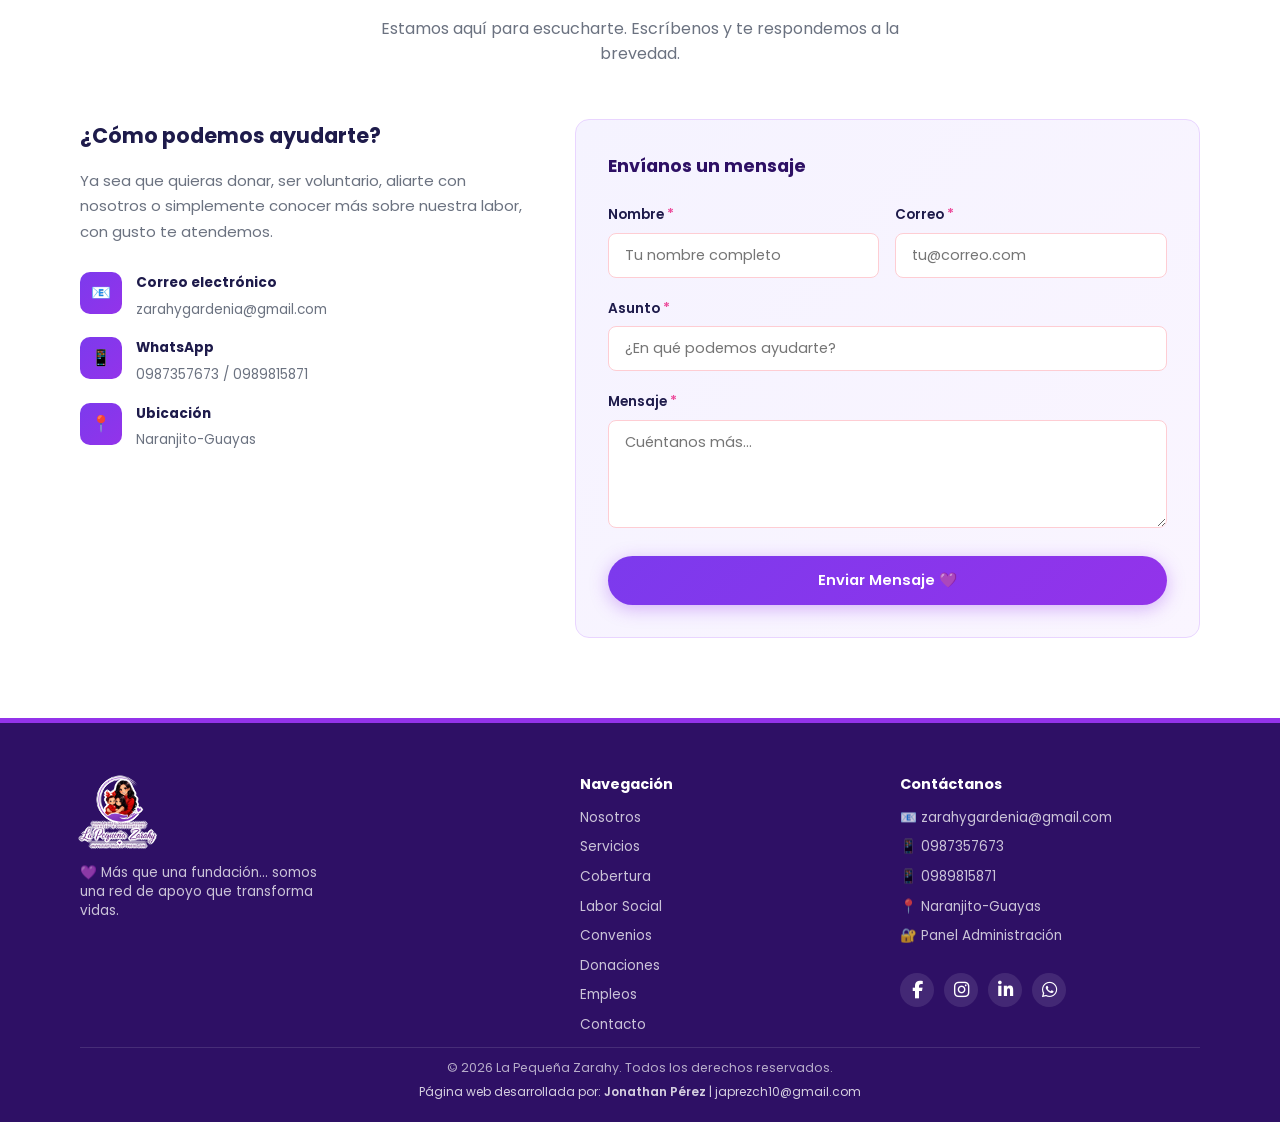
==== commit 923a6ef2: "Versión 2" ====
--- a/la-pequena-zarahy/index.html
+++ b/la-pequena-zarahy/index.html
@@ -5,8 +5,9 @@
   <meta charset="UTF-8">
   <meta name="viewport" content="width=device-width, initial-scale=1.0">
   <meta name="description"
-    content="La Pequeña Zarahy — Organización sin fines de lucro que transforma vidas con propósito en Ecuador. Salud, educación y alimentación para comunidades vulnerables.">
-  <meta name="keywords" content="ONG Ecuador, ayuda humanitaria, donaciones Ecuador, voluntariado, La Pequeña Zarahy">
+    content="La Pequeña Zarahy — Fundación sin fines de lucro que transforma vidas con propósito en Ecuador. Salud, educación y alimentación para comunidades vulnerables.">
+  <meta name="keywords"
+    content="ONG Ecuador, ayuda humanitaria, donaciones Ecuador, voluntariado, La Pequeña Zarahy, empleos Ecuador, ofertas de empleo Ecuador, fundaciones Ecuador">
   <meta property="og:title" content="La Pequeña Zarahy — Transformamos Vidas con Propósito">
   <meta property="og:description" content="Brindamos esperanza y apoyo integral a quienes más lo necesitan en Ecuador.">
   <title>La Pequeña Zarahy</title>
@@ -22,7 +23,7 @@
     href="https://fonts.googleapis.com/css2?family=Dancing+Script:wght@700&family=Inter:wght@400;500;600;700&family=Playfair+Display:ital,wght@0,700;1,700&display=swap"
     rel="stylesheet">
 
-  <link rel="stylesheet" href="css/style.css?v=3.0">
+  <link rel="stylesheet" href="css/style.css?v=3.9">
   <link rel="icon" type="image/png" sizes="32x32" href="varios/LogoNuevo.png">
   <link rel="icon" type="image/png" sizes="16x16" href="varios/LogoNuevo.png">
   <link rel="apple-touch-icon" href="varios/LogoNuevo.png">
@@ -65,6 +66,8 @@
         <li><a href="#mision" class="nav-link">Nosotros</a></li>
         <li><a href="#servicios" class="nav-link">Servicios</a></li>
         <li><a href="#cobertura" class="nav-link">Cobertura</a></li>
+        <li><a href="#labor-social" class="nav-link">Labor Social</a></li>
+        <li><a href="#convenios" class="nav-link">Convenios</a></li>
         <li><a href="#donaciones" class="nav-link">Donaciones</a></li>
         <li><a href="#empleos" class="nav-link">Empleos</a></li>
         <li><a href="#contacto" class="nav-btn btn-gradient">Contáctanos</a></li>
@@ -81,9 +84,13 @@
           style="width: 100%; max-width: 450px; margin: 0 auto; display: block; filter: drop-shadow(0 10px 20px rgba(0,0,0,0.2));">
       </div>
       <h1 class="hero-title">
-        <span>Transformamos Vidas con Propósito</span>
+        <span id="hero-titulo">Transformamos Vidas con Propósito</span>
       </h1>
-      <p class="hero-desc">
+      <div class="hero-resolution">
+        <i class="fas fa-file-signature"></i>
+        <span id="hero-resolucion">Resolución Nro. MDH-CZ8-8-DDGM-2026-0084-R</span>
+      </div>
+      <p class="hero-desc" id="hero-desc">
         La Pequeña Zarahy es una fundación social, con sede en el Ecuador, que impulsa el desarrollo mediante el
         acompañamiento integral y la gestión estratégica del talento humano. Bajo un modelo de sostenibilidad ética,
         reinvertimos los ingresos de nuestras capacitaciones para cubrir la infraestructura operativa; sin embargo,
@@ -94,7 +101,7 @@
         <a href="#donaciones" class="btn btn-white">💛 Quiero Donar</a>
         <a href="#servicios" class="btn btn-gradient">Conocer más →</a>
       </div>
-      <div class="hero-badge" style="margin-top: 30px;">🌟 Sembrando esperanza desde Ecuador</div>
+      <div class="hero-badge" id="hero-badge" style="margin-top: 30px;">🌟 Sembrando esperanza desde Ecuador</div>
     </div>
     </div>
     </div>
@@ -109,11 +116,13 @@
       <div class="section-header reveal">
         <div class="section-badge purple">Quiénes Somos</div>
         <h2 class="section-title">Nuestra Misión y Visión</h2>
-        <p class="section-sub">Guiamos cada acción por un propósito claro: transformar vidas con dignidad y esperanza.
+        <p class="section-sub" id="nosotros-sub">Guiamos cada acción por un propósito claro: transformar vidas con
+          dignidad y esperanza.
         </p>
       </div>
       <div class="about-intro reveal">
-        <p>Somos una fundación sin fines de lucro y agente de cambio en el Ecuador, que conecta empresas,
+        <p id="nosotros-intro">Somos una fundación sin fines de lucro y agente de cambio en el Ecuador, que conecta
+          empresas,
           municipios y comunidades para generar impacto real. Brindamos servicios de capacitación, procesos de
           selección, visitas domiciliarias con informes sociales, mediación, salud mental y apoyo social, garantizando
           procesos más humanos, confiables y con valor social. A través de la autogestión y el apoyo solidario,
@@ -124,7 +133,8 @@
         <div class="mv-card mission reveal">
           <div class="mv-icon">🎯</div>
           <h3>Nuestra Misión</h3>
-          <p>En La Pequeña Zarahy trabajamos para transformar vidas a través de la unión de profesionales, empresas,
+          <p id="nosotros-mision">En La Pequeña Zarahy trabajamos para transformar vidas a través de la unión de
+            profesionales, empresas,
             instituciones y comunidades comprometidas con el bienestar social, humano y emocional de quienes más lo
             necesitan. Nuestro propósito es crear espacios de apoyo, orientación, capacitación y acompañamiento
             integral, impulsando proyectos sociales, educativos y comunitarios con amor, empatía, liderazgo y acción
@@ -135,8 +145,9 @@
         <div class="mv-card vision reveal">
           <div class="mv-icon" style="color:var(--purple)">🌟</div>
           <h3>Nuestra Visión</h3>
-          <p>Ser una fundación reconocida a nivel nacional e internacional por su impacto humano, profesional y
-            comunitario, convirtiéndose en una red de transformación social que inspire cambios reales en la vida de
+          <p id="nosotros-vision">Ser una fundación reconocida a nivel nacional e internacional por su impacto humano,
+            profesional y
+            comunitario, convirtiéndose en una red de transformación social que inspire cambios reales in la vida de
             miles de personas. Aspiramos a seguir creciendo mediante alianzas estratégicas con profesionales,
             universidades, empresas, fundaciones y líderes comunitarios, llevando esperanza, formación, desarrollo y
             apoyo a cada rincón donde exista una necesidad. Queremos dejar un legado de amor, resiliencia y servicio que
@@ -149,12 +160,12 @@
       <!-- Perfil de la Fundadora -->
       <div class="founder-profile reveal" style="margin-top: 50px;">
         <div class="founder-img">
-          <img src="varios/fundadora.jpeg" alt="Lcda. Gardenia Guerrero Guzmán">
+          <img src="varios/fundadora.jpeg" alt="Lcda. Gardenia Guerrero Guzmán" id="fundadora-foto">
         </div>
         <div class="founder-info">
-          <span class="founder-badge">Fundadora del Proyecto</span>
-          <h3 class="founder-name">Lcda. Gardenia Guerrero Guzmán</h3>
-          <p class="founder-desc">
+          <span class="founder-badge" id="fundadora-badge">Fundadora de la Fundación </span>
+          <h3 class="founder-name" id="fundadora-nombre">Lcda. Gardenia Guerrero Guzmán</h3>
+          <p class="founder-desc" id="fundadora-cita">
             "Mi mayor propósito es sembrar esperanza y brindar oportunidades a quienes más lo necesitan. Creo firmemente
             que con empatía y trabajo conjunto, podemos transformar vidas y construir un Ecuador lleno de posibilidades
             para todos."
@@ -171,72 +182,8 @@
             vocación de servicio.</p>
         </div>
 
-        <div class="directiva-grid">
-          <!-- Presidenta -->
-          <div class="directiva-card reveal">
-            <div class="directiva-photo-wrap">
-              <img src="varios/directiva/presidenta.jpeg?v=1.0" alt="Gardenia Guerrero Guzmán"
-                onerror="if(this.src.includes('.jpeg')){this.src=this.src.replace('.jpeg','.png')}else{this.style.display='none'; this.nextElementSibling.style.display='flex'}">
-              <div class="directiva-avatar" style="display:none">👤</div>
-            </div>
-            <span class="directiva-badge presidente">Presidenta</span>
-            <h4 class="directiva-name">Gardenia Graciela Guerrero Guzmán</h4>
-          </div>
-
-          <!-- Vicepresidente -->
-          <div class="directiva-card reveal">
-            <div class="directiva-photo-wrap">
-              <img src="varios/directiva/vicepresidente.jpeg?v=1.0" alt="José Rodriguez Tacuri"
-                onerror="if(this.src.includes('.jpeg')){this.src=this.src.replace('.jpeg','.png')}else{this.style.display='none'; this.nextElementSibling.style.display='flex'}">
-              <div class="directiva-avatar" style="display:none">👤</div>
-            </div>
-            <span class="directiva-badge vicepresidente">Vicepresidente</span>
-            <h4 class="directiva-name">José Rigoberto Rodríguez Tacuri</h4>
-          </div>
-
-          <!-- Secretaria -->
-          <div class="directiva-card reveal">
-            <div class="directiva-photo-wrap">
-              <img src="varios/directiva/secretaria.jpeg?v=1.0" alt="Betzi Gómez Rojas"
-                onerror="if(this.src.includes('.jpeg')){this.src=this.src.replace('.jpeg','.png')}else{this.style.display='none'; this.nextElementSibling.style.display='flex'}">
-              <div class="directiva-avatar" style="display:none">👤</div>
-            </div>
-            <span class="directiva-badge secretaria">Secretaria</span>
-            <h4 class="directiva-name">Betzi Emperatriz Gómez Rojas</h4>
-          </div>
-
-          <!-- Tesorero -->
-          <div class="directiva-card reveal">
-            <div class="directiva-photo-wrap">
-              <img src="varios/directiva/tesorero.jpeg?v=1.0" alt="Brayan Rodríguez Calderón"
-                onerror="if(this.src.includes('.jpeg')){this.src=this.src.replace('.jpeg','.png')}else{this.style.display='none'; this.nextElementSibling.style.display='flex'}">
-              <div class="directiva-avatar" style="display:none">👤</div>
-            </div>
-            <span class="directiva-badge tesorero">Tesorero</span>
-            <h4 class="directiva-name">Brayan Alexander Rodríguez Calderón</h4>
-          </div>
-
-          <!-- Vocal 1 -->
-          <div class="directiva-card reveal">
-            <div class="directiva-photo-wrap">
-              <img src="varios/directiva/vocal1.jpeg?v=1.0" alt="Adriana Ronquillo González"
-                onerror="if(this.src.includes('.jpeg')){this.src=this.src.replace('.jpeg','.png')}else{this.style.display='none'; this.nextElementSibling.style.display='flex'}">
-              <div class="directiva-avatar" style="display:none">👤</div>
-            </div>
-            <span class="directiva-badge vocal">Vocal</span>
-            <h4 class="directiva-name">Adriana Lissette Ronquillo González</h4>
-          </div>
-
-          <!-- Vocal 2 -->
-          <div class="directiva-card reveal">
-            <div class="directiva-photo-wrap">
-              <img src="varios/directiva/vocal2.jpeg?v=1.0" alt="Mónica Zenaida Vera Cagua"
-                onerror="if(this.src.includes('.jpeg')){this.src=this.src.replace('.jpeg','.png')}else{this.style.display='none'; this.nextElementSibling.style.display='flex'}">
-              <div class="directiva-avatar" style="display:none">👤</div>
-            </div>
-            <span class="directiva-badge vocal">Vocal</span>
-            <h4 class="directiva-name">Mónica Zenaida Vera Cagua</h4>
-          </div>
+        <div class="directiva-grid" id="directiva-grid">
+          <!-- Se cargará dinámicamente -->
         </div>
       </div>
     </div>
@@ -250,25 +197,8 @@
         <h2 class="section-title">Nuestros Valores</h2>
         <p class="section-sub">Los principios que guían cada acción y decisión en nuestra organización.</p>
       </div>
-      <div class="values-grid">
-        <div class="card value-card reveal">
-          <div class="value-icon">💜</div>
-          <h3>Empatía</h3>
-          <p>Nos conectamos genuinamente con cada persona y comunidad, escuchando sus necesidades y actuando con
-            compasión real.</p>
-        </div>
-        <div class="card value-card reveal">
-          <div class="value-icon">🤝</div>
-          <h3>Comunidad</h3>
-          <p>Fortalecemos redes de apoyo y conexión social, construyendo vínculos duraderos entre personas y
-            organizaciones.</p>
-        </div>
-        <div class="card value-card reveal">
-          <div class="value-icon">🌟</div>
-          <h3>Transformación</h3>
-          <p>Generamos cambios reales y duraderos en la sociedad, impulsando el desarrollo integral de las comunidades
-            más vulnerables.</p>
-        </div>
+      <div class="values-grid" id="valores-grid">
+        <!-- Se cargará dinámicamente -->
       </div>
     </div>
   </section>
@@ -282,73 +212,8 @@
         <p class="section-sub">Soluciones integrales adaptadas a las necesidades de las personas, familias y comunidades
           que acompañamos.</p>
       </div>
-      <div class="services-grid services-grid--wide">
-        <div class="card service-card reveal">
-          <div class="service-icon">🧠</div>
-          <h3>Acompañamiento Emocional</h3>
-          <p>Apoyo integral en salud mental y bienestar emocional para personas y familias que atraviesan situaciones de
-            crisis, duelo o vulnerabilidad.</p>
-        </div>
-        <div class="card service-card reveal">
-          <div class="service-icon">👥</div>
-          <h3>Orientación Social y Familiar</h3>
-          <p>Guía profesional para fortalecer relaciones familiares y comunitarias, promoviendo la cohesión social y el
-            bienestar colectivo.</p>
-        </div>
-        <div class="card service-card reveal">
-          <div class="service-icon">🛡️</div>
-          <h3>Protección de Derechos</h3>
-          <p>Defensa y garantía de los derechos fundamentales en contextos vulnerables, con enfoque humanitario y
-            acompañamiento personalizado.</p>
-        </div>
-        <div class="card service-card reveal">
-          <div class="service-icon">💼</div>
-          <h3>Servicios Organizacionales</h3>
-          <p>Selección de personal, gestión del talento humano y asesoría organizacional para empresas e instituciones
-            comprometidas con el impacto social.</p>
-        </div>
-        <div class="card service-card reveal">
-          <div class="service-icon">📖</div>
-          <h3>Procesos Formativos</h3>
-          <p>Capacitaciones en liderazgo, inteligencia emocional y desarrollo personal, diseñadas para individuos,
-            equipos y organizaciones.</p>
-        </div>
-        <div class="card service-card reveal">
-          <div class="service-icon">🕊️</div>
-          <h3>Mediación de Conflictos</h3>
-          <p>Resolución de conflictos a través de procesos participativos y transformadores que promueven el diálogo y
-            la convivencia pacífica.</p>
-        </div>
-        <div class="card service-card reveal">
-          <div class="service-icon">🏛️</div>
-          <h3>Trabajo con Alcaldías y Municipios</h3>
-          <p>Articulamos alianzas estratégicas con gobiernos locales para diseñar y ejecutar proyectos de impacto social
-            directo en comunidades vulnerables.</p>
-        </div>
-        <div class="card service-card reveal">
-          <div class="service-icon">🎓</div>
-          <h3>Capacitaciones</h3>
-          <p>Ofrecemos programas de formación en habilidades blandas, emprendimiento y desarrollo comunitario para
-            potenciar el talento de las personas.</p>
-        </div>
-        <div class="card service-card reveal">
-          <div class="service-icon">🧘</div>
-          <h3>Apoyo Psicológico</h3>
-          <p>Atención psicológica profesional para personas en situaciones de crisis, trauma o estrés, con un enfoque
-            humano, ético y confidencial.</p>
-        </div>
-        <div class="card service-card reveal">
-          <div class="service-icon">📚</div>
-          <h3>Acompañamiento Educativo y Orientación</h3>
-          <p>Apoyo escolar, refuerzo académico y orientación vocacional para niños, jóvenes y adultos que buscan
-            potenciar su futuro profesional.</p>
-        </div>
-        <div class="card service-card reveal">
-          <div class="service-icon">⚖️</div>
-          <h3>Asesoría Legal</h3>
-          <p>Orientamos y acompañamos a familias y personas en el ejercicio de sus derechos, facilitando el acceso a la
-            justicia con perspectiva social.</p>
-        </div>
+      <div class="services-grid services-grid--wide" id="servicios-grid">
+        <!-- Se cargará dinámicamente -->
       </div>
     </div>
   </section>
@@ -358,36 +223,19 @@
     <div class="container">
       <div class="impact-detail-grid">
         <div class="impact-detail-img reveal">
-          <img src="varios/ChatGPT Image 3 may 2026, 17_31_03.png" alt="Impacto Real La Pequeña Zarahy"
+          <img src="varios/ChatGPT Image 3 may 2026, 17_31_03.png" alt="Impacto Real La Pequeña Zarahy" id="impacto-img"
             style="border-radius: 24px; box-shadow: var(--shadow-hover); width: 100%; height: auto; object-fit: cover;">
         </div>
         <div class="impact-detail-content reveal">
-          <h2 class="section-title" style="color: var(--purple-dark); font-size: 2rem; line-height: 1.2;">Gestión e
+          <h2 class="section-title" id="impacto-titulo"
+            style="color: var(--purple-dark); font-size: 2rem; line-height: 1.2;">Gestión e
             Intervención Social con Enfoque de Labor Social</h2>
-          <h3 style="color: var(--pink); font-size: 1.1rem; margin-bottom: 25px; font-weight: 600;">Trabajando por el
+          <h3 id="impacto-subtitulo"
+            style="color: var(--pink); font-size: 1.1rem; margin-bottom: 25px; font-weight: 600;">Trabajando por el
             bienestar y desarrollo de la comunidad parroquial.</h3>
 
-          <div class="impact-desc" style="color: var(--text-mid); line-height: 1.7;">
-            <p style="margin-bottom: 20px;">
-              Trabajamos junto a la comunidad, impulsando acciones de apoyo, orientación y acompañamiento social
-              dirigidas a las personas y familias que más lo necesitan. A través de la Fundación para el desarrollo
-              humano Puente de Oportunidades “La Pequeña
-              Zarahy”, promovemos una labor comunitaria basada en la solidaridad, la inclusión y el compromiso humano.
-            </p>
-            <p style="margin-bottom: 20px;">
-              Nuestro enfoque comunitario busca fortalecer la unión entre familias, líderes barriales, instituciones y
-              redes de apoyo, desarrollando actividades de ayuda social, visitas domiciliarias, orientación familiar,
-              atención a grupos vulnerables y programas de bienestar comunitario.
-            </p>
-            <p style="margin-bottom: 20px;">
-              Creemos en una comunidad más unida, participativa y solidaria, donde el trabajo social permita generar
-              oportunidades, prevenir problemáticas sociales y mejorar la calidad de vida de niños, adultos mayores,
-              jóvenes y familias en situación de vulnerabilidad.
-            </p>
-            <p>
-              Trabajamos de la mano con municipios, organizaciones e instituciones para construir espacios de apoyo y
-              desarrollo social que beneficien a toda la comunidad parroquial.
-            </p>
+          <div class="impact-desc" id="impacto-desc" style="color: var(--text-mid); line-height: 1.7;">
+            <!-- Se cargará dinámicamente -->
           </div>
         </div>
       </div>
@@ -414,6 +262,60 @@
       </div>
     </div>
   </section>
+
+  <!-- ══════════════════ LABOR SOCIAL ══════════════════ -->
+  <section id="labor-social" class="social-section" style="background:#fff;">
+    <div class="container">
+      <div class="section-header reveal">
+        <div class="section-badge pink">Nuestras Acciones</div>
+        <h2 class="section-title">Labor Social</h2>
+        <p class="section-sub">Momentos de apoyo, entrega y solidaridad en las diferentes comunidades.</p>
+      </div>
+
+      <div class="labor-carousel-wrap reveal">
+        <button class="labor-nav-btn left" id="labor-nav-left" onclick="laborScroll(-1)" aria-label="Anterior">
+          <i class="fas fa-chevron-left"></i>
+        </button>
+        <div class="labor-track" id="labor-track">
+          <p style="text-align:center;width:100%;color:var(--text-gray);">Cargando labores sociales...</p>
+        </div>
+        <button class="labor-nav-btn right" id="labor-nav-right" onclick="laborScroll(1)" aria-label="Siguiente">
+          <i class="fas fa-chevron-right"></i>
+        </button>
+      </div>
+    </div>
+  </section>
+
+  <!-- Galería Modal para Labor Social -->
+  <div class="labor-gallery-overlay" id="labor-gallery-overlay">
+    <button class="labor-gallery-close" id="labor-gallery-close" aria-label="Cerrar galería">✕</button>
+    <div class="labor-gallery-content">
+      <img src="" alt="Galería Labor Social" class="labor-gallery-img" id="gallery-img">
+      <div class="gallery-controls" style="display: flex; align-items: center; gap: 20px; margin-top: 15px;">
+        <button class="labor-gallery-nav" id="gallery-prev" aria-label="Foto anterior"><i
+            class="fas fa-chevron-left"></i></button>
+        <span class="labor-gallery-counter" id="gallery-counter">1 / 1</span>
+        <button class="labor-gallery-nav" id="gallery-next" aria-label="Siguiente foto"><i
+            class="fas fa-chevron-right"></i></button>
+      </div>
+    </div>
+  </div>
+
+  <!-- ══════════════════ CONVENIOS ══════════════════ -->
+  <section id="convenios" class="convenios-section" style="background:var(--bg);">
+    <div class="container">
+      <div class="section-header reveal">
+        <div class="section-badge purple">Alianzas Estratégicas</div>
+        <h2 class="section-title">Nuestros Convenios</h2>
+        <p class="section-sub">Trabajamos de la mano con instituciones comprometidas con el desarrollo social y humano
+          del Ecuador.</p>
+      </div>
+      <div class="convenios-grid" id="convenios-grid">
+        <p style="text-align:center;width:100%;color:var(--text-gray);">Cargando convenios...</p>
+      </div>
+    </div>
+  </section>
+
 
   <!-- ══════════════════ DONACIONES ══════════════════ -->
   <section id="donaciones" style="background:var(--bg);">
@@ -599,7 +501,7 @@
             <img src="varios/LogoNuevo.png" alt="La Pequeña Zarahy Logo" class="footer-logo"
               style="height: 80px; width: auto; margin-bottom: 2px;">
           </a>
-          <p style="font-size: 0.85rem; line-height: 1.4;">💜 Más que un proyecto... somos una red de apoyo que
+          <p style="font-size: 0.85rem; line-height: 1.4;">💜 Más que una fundación... somos una red de apoyo que
             transforma vidas.</p>
         </div>
         <div class="footer-col">
@@ -608,6 +510,8 @@
             <li><a href="#mision">Nosotros</a></li>
             <li><a href="#servicios">Servicios</a></li>
             <li><a href="#cobertura">Cobertura</a></li>
+            <li><a href="#labor-social">Labor Social</a></li>
+            <li><a href="#convenios">Convenios</a></li>
             <li><a href="#donaciones">Donaciones</a></li>
             <li><a href="#empleos">Empleos</a></li>
             <li><a href="#contacto">Contacto</a></li>
@@ -701,7 +605,7 @@
     </div>
   </div>
 
-  <script src="js/main.js?v=2.1"></script>
+  <script src="js/main.js?v=3.1"></script>
 </body>
 
 </html>
--- a/la-pequena-zarahy/css/style.css
+++ b/la-pequena-zarahy/css/style.css
@@ -64,8 +64,8 @@
 .navbar:not(.scrolled) .nav-logo img, .footer-logo {
   filter: drop-shadow(1px 1px 0px #fff) drop-shadow(-1px -1px 0px #fff) drop-shadow(1px -1px 0px #fff) drop-shadow(-1px 1px 0px #fff);
 }
-.nav-menu{display:flex;align-items:center;gap:12px}
-.nav-link{padding:10px 18px;border-radius:8px;font-size:1.05rem;font-weight:600;color:var(--text-mid);transition:var(--transition)}
+.nav-menu{display:flex;align-items:center;gap:8px}
+.nav-link{padding:8px 12px;border-radius:8px;font-size:0.95rem;font-weight:600;color:var(--text-mid);transition:var(--transition);white-space:nowrap}
 .nav-link:hover,.nav-link.active{color:var(--purple);background:#f5f3ff}
 .nav-btn{padding:9px 22px;border-radius:50px;font-size:.88rem;font-weight:600;background:var(--gradient);color:#fff;transition:var(--transition)}
 .nav-btn:hover{transform:translateY(-2px);box-shadow:0 6px 20px rgba(147,51,234,.4)}
@@ -83,6 +83,9 @@
 .hero-badge{display:inline-block;background:#f5f3ff;border:1px solid #e9d5ff;padding:8px 22px;border-radius:50px;font-size:.85rem;font-weight:600;color:var(--purple);margin-bottom:28px}
 .hero-title{margin-bottom:25px}
 .hero-title span{font-family:'Dancing Script',cursive;display:flex;flex-wrap:wrap;align-items:center;justify-content:center;gap:10px 15px;background:linear-gradient(135deg, var(--purple-dark), var(--pink));-webkit-background-clip:text;-webkit-text-fill-color:transparent;background-clip:text;font-size:clamp(2rem,7vw,5.5rem);line-height:1.1;filter:drop-shadow(0 2px 5px rgba(0,0,0,0.05))}
+.hero-resolution{display:inline-flex;align-items:center;justify-content:center;gap:8px;margin:-10px auto 28px;padding:8px 20px;background:rgba(124,58,237,0.05);border:1px dashed rgba(124,58,237,0.3);border-radius:50px;font-size:clamp(0.8rem,1.8vw,0.95rem);color:var(--purple-dark);font-weight:600;letter-spacing:.3px;max-width:100%;box-shadow:0 2px 12px rgba(124,58,237,0.04);transition:var(--transition)}
+.hero-resolution:hover{background:rgba(124,58,237,0.08);transform:translateY(-1px)}
+.hero-resolution i{color:var(--purple);font-size:1rem}
 .brand-icon{display:inline-block;width:clamp(60px, 15vw, 90px);height:auto;vertical-align:middle;filter:drop-shadow(0 0 10px rgba(236,72,153,0.4));margin:0 10px}
 .brand-icon svg{width:100%;height:100%}
 .hero-desc{font-size:1.15rem;color:var(--text-mid);max-width:700px;margin:0 auto 36px;line-height:1.8}
@@ -122,23 +125,43 @@
 .founder-name{font-family:'Dancing Script',cursive;font-size:clamp(2.2rem, 6vw, 3.2rem);background:linear-gradient(135deg, var(--purple), var(--pink));-webkit-background-clip:text;-webkit-text-fill-color:transparent;background-clip:text;margin-bottom:10px;line-height:1.2;padding:0 10px 5px 8px;margin-left:-8px}
 .founder-desc{font-size:1.05rem;color:var(--text-gray);line-height:1.8;font-style:italic}
 
+/* ── Directiva ── */
+.directiva-section{}
+.directiva-grid{display:grid;grid-template-columns:repeat(auto-fill,minmax(220px,1fr));gap:28px}
+.directiva-card{background:#fff;border-radius:var(--radius);padding:36px 24px 28px;text-align:center;border:1px solid #fecdd3;box-shadow:var(--shadow);transition:var(--transition);display:flex;flex-direction:column;align-items:center;gap:14px}
+.directiva-card:hover{transform:translateY(-6px);box-shadow:var(--shadow-hover);border-color:var(--purple)}
+.directiva-photo-wrap{width:130px;height:130px;border-radius:50%;overflow:hidden;border:4px solid #fff;box-shadow:0 8px 24px rgba(124,58,237,.18);margin-bottom:4px;flex-shrink:0;background:var(--gradient-soft)}
+.directiva-photo-wrap img{width:100%;height:100%;object-fit:cover;object-position:center top}
+.directiva-avatar{width:100%;height:100%;display:flex;align-items:center;justify-content:center;font-size:3rem}
+.directiva-badge{display:inline-block;padding:5px 16px;border-radius:50px;font-size:.72rem;font-weight:700;letter-spacing:.8px;text-transform:uppercase}
+.directiva-badge.presidente{background:#fdf2f8;color:#9333ea;border:1px solid #e9d5ff}
+.directiva-badge.vicepresidente{background:#f0fdf4;color:#16a34a;border:1px solid #bbf7d0}
+.directiva-badge.secretaria{background:#eff6ff;color:#2563eb;border:1px solid #bfdbfe}
+.directiva-badge.tesorero{background:#fefce8;color:#ca8a04;border:1px solid #fde68a}
+.directiva-badge.vocal{background:#f5f3ff;color:#7c3aed;border:1px solid #ddd6fe}
+.directiva-name{font-size:1rem;font-weight:700;color:var(--text-dark);line-height:1.35;text-align:center;margin:0}
+@media(max-width:768px){.directiva-grid{grid-template-columns:repeat(2,1fr);gap:20px}.directiva-photo-wrap{width:110px;height:110px}}
+@media(max-width:480px){.directiva-grid{grid-template-columns:repeat(2,1fr);gap:14px}.directiva-photo-wrap{width:90px;height:90px}}
+
+
 /* ── Values ── */
 .values-section{background:#fff}
-.values-grid{display:grid;grid-template-columns:repeat(3,1fr);gap:24px}
-.value-card{text-align:center;padding:36px 24px}
-.value-icon{width:60px;height:60px;border-radius:16px;display:flex;align-items:center;justify-content:center;margin:0 auto 16px;background:var(--gradient-soft);font-size:1.5rem}
+.values-grid{display:flex;flex-wrap:wrap;justify-content:center;gap:24px}
+.value-card{text-align:center;flex:0 1 300px;min-width:260px;}
+.value-icon{width:70px;height:70px;border-radius:50%;display:flex;align-items:center;justify-content:center;margin:0 auto 20px;background:var(--gradient-soft);font-size:1.8rem}
 .value-card h3{font-size:1.1rem;font-weight:700;margin-bottom:10px;color:var(--text-dark)}
 .value-card p{color:var(--text-gray);font-size:.9rem;line-height:1.6}
 
 /* ── Services ── */
 .services-grid--wide{display:flex;flex-wrap:wrap;justify-content:center;gap:24px}
-.service-card{flex:0 1 calc(33.333% - 16px);min-width:300px;padding:30px;position:relative;overflow:hidden;background:var(--bg-card);border-radius:var(--radius);box-shadow:var(--shadow);transition:var(--transition)}
+.service-card{flex:0 1 calc(33.333% - 16px);min-width:300px;position:relative;overflow:hidden}
 @media(max-width:991px){.service-card{flex:0 1 calc(50% - 12px)}}
 @media(max-width:650px){.service-card{flex:0 1 100%}}
 .service-card::before{content:'';position:absolute;top:0;left:0;right:0;height:4px;background:var(--gradient)}
 .service-icon{width:64px;height:64px;border-radius:50%;background:#fff1f2;display:flex;align-items:center;justify-content:center;margin-bottom:18px;font-size:1.6rem;color:var(--pink);border:1px solid #fecdd3}
 .service-card h3{font-size:1.05rem;font-weight:700;margin-bottom:10px}
 .service-card p{color:var(--text-gray);font-size:.9rem;line-height:1.6}
+
 
 /* ── Impact Detail ── */
 .impact-detail-grid{display:grid;grid-template-columns:1fr 1fr;gap:60px;align-items:center}
@@ -499,10 +522,11 @@
   line-height: 1.2;
 }
 
-/* ── DIRECTIVA ─────────────────────────────────────────────── */
+/* ── DIRECTIVA ────────────────────────────────────── */
 .directiva-grid {
-  display: grid;
-  grid-template-columns: repeat(auto-fit, minmax(280px, 1fr));
+  display: flex;
+  flex-wrap: wrap;
+  justify-content: center;
   gap: 30px;
   max-width: 1100px;
   margin: 0 auto;
@@ -521,6 +545,8 @@
   align-items: center;
   position: relative;
   z-index: 2; /* Por encima de la marca de agua */
+  width: 300px;
+  flex-shrink: 0;
 }
 
 .directiva-card:hover {
@@ -530,12 +556,12 @@
 }
 
 .directiva-photo-wrap {
-  width: 120px;
-  height: 120px;
+  width: 140px;
+  height: 140px;
   border-radius: 50%;
   margin-bottom: 20px;
   position: relative;
-  padding: 5px;
+  padding: 2px;
   background: linear-gradient(135deg, var(--purple-light), var(--pink-light));
   box-shadow: 0 5px 15px rgba(0,0,0,0.1);
 }
@@ -551,7 +577,7 @@
   align-items: center;
   justify-content: center;
   font-size: 40px;
-  border: 3px solid #fff;
+  border: 1.5px solid #fff;
 }
 
 .directiva-badge {
@@ -580,10 +606,631 @@
 
 @media (max-width: 768px) {
   .directiva-grid {
-    grid-template-columns: repeat(auto-fit, minmax(250px, 1fr));
     gap: 20px;
   }
   .directiva-card {
     padding: 25px 15px;
+    width: 250px;
   }
 }
+
+@media (max-width: 480px) {
+  .directiva-card {
+    width: 100%;
+    max-width: 300px;
+  }
+}
+
+/* =============================================
+   LABOR SOCIAL — SECCIÓN
+   ============================================= */
+
+.labor-section {
+  background: var(--bg);
+  padding: 80px 0;
+  position: relative;
+  overflow: hidden;
+}
+
+.labor-section .section-title {
+  color: var(--text-dark);
+}
+
+.labor-section .section-sub {
+  color: var(--text-gray);
+}
+
+.labor-scroll-hint {
+  text-align: center;
+  font-size: 0.82rem;
+  color: var(--text-gray);
+  margin-top: 8px;
+  display: flex;
+  align-items: center;
+  justify-content: center;
+  gap: 6px;
+}
+
+.labor-scroll-hint span {
+  display: inline-block;
+  animation: swingHint 1.5s ease-in-out infinite;
+}
+
+@keyframes swingHint {
+  0%, 100% { transform: translateX(0); }
+  50% { transform: translateX(6px); }
+}
+
+/* ── Contenedor de scroll ── */
+.labor-scroll-container {
+  position: relative;
+  display: flex;
+  align-items: center;
+  gap: 16px;
+  margin-top: 10px;
+  width: 100%;
+}
+
+.labor-track-wrapper {
+  flex: 1;
+  overflow: hidden;
+  max-width: 100%;
+}
+
+.labor-track {
+  display: flex;
+  gap: 24px;
+  overflow-x: auto;
+  scroll-snap-type: x mandatory;
+  scroll-behavior: smooth;
+  -webkit-overflow-scrolling: touch;
+  padding: 20px 8px 30px;
+  cursor: grab;
+  user-select: none;
+  justify-content: flex-start;
+}
+
+/* Estado vacío: centrar completamente */
+.labor-track:has(.labor-empty) {
+  overflow-x: hidden;
+  justify-content: center;
+  align-items: center;
+  cursor: default;
+}
+
+/* Tarjeta única en escritorio: centrar */
+@media (min-width: 1025px) {
+  .labor-track:has(.labor-card:only-child) {
+    justify-content: center;
+  }
+}
+
+/* Tarjeta única en móvil/tablet: centrar */
+@media (max-width: 1024px) {
+  .labor-track:has(.labor-card:only-child) {
+    justify-content: center;
+    overflow-x: hidden;
+  }
+}
+
+.labor-empty {
+  display: flex;
+  flex-direction: column;
+  align-items: center;
+  justify-content: center;
+  text-align: center;
+  width: 100%;
+  padding: 40px 20px;
+}
+
+.labor-empty-icon {
+  font-size: 4.5rem;
+  margin-bottom: 16px;
+  animation: pulseEmpty 2s infinite ease-in-out;
+}
+
+@keyframes pulseEmpty {
+  0%, 100% { transform: scale(1); }
+  50% { transform: scale(1.1); }
+}
+
+.labor-track:active {
+  cursor: grabbing;
+}
+
+.labor-track::-webkit-scrollbar {
+  height: 5px;
+}
+.labor-track::-webkit-scrollbar-track {
+  background: rgba(255,255,255,0.05);
+  border-radius: 10px;
+}
+.labor-track::-webkit-scrollbar-thumb {
+  background: rgba(124, 58, 237, 0.4);
+  border-radius: 10px;
+}
+.labor-track::-webkit-scrollbar-thumb:hover {
+  background: rgba(124, 58, 237, 0.7);
+}
+
+/* ── Tarjeta de labor ── */
+.labor-card {
+  flex: 0 0 360px;
+  scroll-snap-align: start;
+  border-radius: 20px;
+  overflow: hidden;
+  position: relative;
+  min-height: 460px;
+  background: var(--bg-card);
+  border: 1px solid var(--border);
+  box-shadow: var(--shadow);
+  transition: transform 0.35s ease, box-shadow 0.35s ease, border-color 0.35s;
+  display: flex;
+  flex-direction: column;
+}
+
+.labor-card:hover {
+  transform: translateY(-6px);
+  box-shadow: var(--shadow-hover);
+  border-color: rgba(124, 58, 237, 0.3);
+}
+
+/* ── Foto principal de la tarjeta ── */
+.labor-card-img {
+  width: 100%;
+  height: 220px;
+  object-fit: cover;
+  display: block;
+  transition: transform 0.4s ease;
+}
+
+.labor-card:hover .labor-card-img {
+  transform: scale(1.04);
+}
+
+.labor-card-img-wrap {
+  position: relative;
+  overflow: hidden;
+  height: 220px;
+  background: var(--gradient-soft);
+  flex-shrink: 0;
+}
+
+.labor-card-no-img {
+  width: 100%;
+  height: 100%;
+  display: flex;
+  align-items: center;
+  justify-content: center;
+  font-size: 4rem;
+  background: var(--gradient-soft);
+}
+
+/* Badge de fotos múltiples */
+.labor-photo-badge {
+  position: absolute;
+  top: 12px;
+  right: 12px;
+  background: rgba(0,0,0,0.7);
+  backdrop-filter: blur(4px);
+  color: #fff;
+  font-size: 0.72rem;
+  font-weight: 700;
+  padding: 4px 10px;
+  border-radius: 50px;
+  display: flex;
+  align-items: center;
+  gap: 4px;
+  cursor: pointer;
+  border: 1px solid rgba(255,255,255,0.15);
+  transition: background 0.2s;
+  z-index: 2;
+}
+
+.labor-photo-badge:hover {
+  background: var(--purple);
+}
+
+/* Badge "más reciente" */
+.labor-recent-badge {
+  position: absolute;
+  top: 12px;
+  left: 12px;
+  background: var(--gradient);
+  color: #fff;
+  font-size: 0.68rem;
+  font-weight: 700;
+  padding: 4px 10px;
+  border-radius: 50px;
+  text-transform: uppercase;
+  letter-spacing: 0.5px;
+  z-index: 2;
+}
+
+/* ── Contenido de la tarjeta ── */
+.labor-card-content {
+  padding: 20px 22px 22px;
+  flex: 1;
+  display: flex;
+  flex-direction: column;
+  gap: 10px;
+}
+
+.labor-card-title {
+  font-size: 1.1rem;
+  font-weight: 700;
+  color: var(--text-dark);
+  line-height: 1.3;
+  margin: 0;
+}
+
+.labor-card-desc {
+  font-size: 0.86rem;
+  color: var(--text-mid);
+  line-height: 1.6;
+  flex: 1;
+  max-height: 180px;
+  overflow-y: auto;
+  word-break: break-word;
+  white-space: pre-wrap;
+  padding-right: 4px;
+}
+
+.labor-card-desc::-webkit-scrollbar { width: 4px; }
+.labor-card-desc::-webkit-scrollbar-thumb { background: var(--border); border-radius: 4px; }
+
+.labor-card-meta {
+  display: flex;
+  flex-direction: column;
+  gap: 7px;
+  margin-top: 4px;
+  padding-top: 14px;
+  border-top: 1px solid #f3f4f6;
+}
+
+.labor-meta-item {
+  display: flex;
+  align-items: center;
+  gap: 8px;
+  font-size: 0.82rem;
+  color: var(--text-gray);
+}
+
+.labor-meta-item i {
+  color: var(--purple);
+  font-size: 0.78rem;
+  width: 14px;
+  text-align: center;
+  flex-shrink: 0;
+}
+
+.labor-meta-item strong {
+  color: var(--text-dark);
+}
+
+.labor-time-badge {
+  display: inline-flex;
+  align-items: center;
+  background: #f3f4f6;
+  color: var(--text-mid);
+  font-size: 0.72rem;
+  font-weight: 600;
+  padding: 4px 10px;
+  border-radius: 6px;
+  border: 1px solid #e5e7eb;
+}
+
+.labor-card-footer {
+  margin-top: auto;
+  padding-top: 12px;
+  display: flex;
+  justify-content: space-between;
+  align-items: center;
+}
+
+.btn-galeria {
+  background: var(--purple);
+  color: #fff;
+  border: none;
+  font-size: 0.8rem;
+  font-weight: 600;
+  padding: 8px 18px;
+  border-radius: 30px;
+  box-shadow: 0 2px 8px rgba(124,58,237,0.25);
+  cursor: pointer;
+  transition: all 0.25s ease;
+}
+
+.btn-galeria:hover {
+  background: var(--purple-dark);
+  box-shadow: 0 4px 12px rgba(124,58,237,0.4);
+  transform: translateY(-1px);
+}
+
+.labor-carousel-wrap {
+  position: relative;
+  width: 100%;
+  display: flex;
+  align-items: center;
+  padding: 0 54px;
+}
+
+.labor-nav-btn {
+  position: absolute;
+  top: 50%;
+  transform: translateY(-50%);
+  width: 44px;
+  height: 44px;
+  border-radius: 50%;
+  background: var(--gradient-soft);
+  border: 1.5px solid var(--border);
+  color: var(--purple-dark);
+  display: flex;
+  align-items: center;
+  justify-content: center;
+  font-size: 0.9rem;
+  cursor: pointer;
+  transition: all 0.25s;
+  z-index: 10;
+}
+
+.labor-nav-btn.left {
+  left: 0;
+}
+
+.labor-nav-btn.right {
+  right: 0;
+}
+
+.labor-nav-btn:hover {
+  background: var(--purple);
+  color: #fff;
+  border-color: var(--purple);
+  transform: translateY(-50%) scale(1.08);
+}
+
+.labor-nav-btn:disabled {
+  opacity: 0.25;
+  cursor: not-allowed;
+  transform: translateY(-50%);
+}
+
+/* ── Estado vacío ── */
+.labor-empty {
+  flex: 0 0 100%;
+  text-align: center;
+  padding: 60px 20px;
+  color: var(--text-gray);
+  display: flex;
+  flex-direction: column;
+  align-items: center;
+  gap: 12px;
+  width: 100%;
+}
+
+.labor-empty-icon {
+  font-size: 3.5rem;
+  margin-bottom: 6px;
+}
+
+.labor-empty h3 {
+  font-size: 1.1rem;
+  font-weight: 700;
+  color: var(--text-dark);
+}
+
+.labor-empty p {
+  font-size: 0.9rem;
+  color: var(--text-mid);
+}
+
+/* ── Modal Galería ── */
+.labor-gallery-overlay {
+  position: fixed;
+  inset: 0;
+  background: rgba(0,0,0,0.93);
+  backdrop-filter: blur(8px);
+  z-index: 3000;
+  display: none;
+  align-items: center;
+  justify-content: center;
+  padding: 20px;
+}
+
+.labor-gallery-overlay.open {
+  display: flex;
+}
+
+.labor-gallery-content {
+  flex: 1;
+  display: flex;
+  flex-direction: column;
+  align-items: center;
+  justify-content: center;
+  max-width: calc(100vw - 160px);
+}
+
+.labor-gallery-img {
+  max-width: 100%;
+  max-height: calc(100vh - 120px);
+  object-fit: contain;
+  border-radius: 12px;
+  box-shadow: 0 20px 60px rgba(0,0,0,0.6);
+  animation: galleryFadeIn 0.25s ease;
+}
+
+@keyframes galleryFadeIn {
+  from { opacity: 0; transform: scale(0.95); }
+  to { opacity: 1; transform: scale(1); }
+}
+
+.labor-gallery-close {
+  position: fixed;
+  top: 18px;
+  right: 22px;
+  width: 40px;
+  height: 40px;
+  border-radius: 50%;
+  background: rgba(255,255,255,0.12);
+  border: 1px solid rgba(255,255,255,0.25);
+  color: #fff;
+  font-size: 1.1rem;
+  cursor: pointer;
+  display: flex;
+  align-items: center;
+  justify-content: center;
+  transition: background 0.2s;
+  z-index: 3001;
+}
+
+.labor-gallery-close:hover { background: rgba(255,255,255,0.25); }
+
+.labor-gallery-nav {
+  width: 48px;
+  height: 48px;
+  flex-shrink: 0;
+  border-radius: 50%;
+  background: rgba(124,58,237,0.25);
+  border: 1.5px solid rgba(124,58,237,0.4);
+  color: #c4b5fd;
+  font-size: 1.1rem;
+  cursor: pointer;
+  display: flex;
+  align-items: center;
+  justify-content: center;
+  transition: all 0.2s;
+  z-index: 3001;
+}
+
+.labor-gallery-nav:hover {
+  background: rgba(124,58,237,0.5);
+  color: #fff;
+}
+
+.labor-gallery-counter {
+  margin-top: 14px;
+  font-size: 0.85rem;
+  color: rgba(255,255,255,0.55);
+  font-weight: 600;
+}
+
+/* ── Responsive Labor ── */
+@media (max-width: 768px) {
+  .labor-carousel-wrap { padding: 0 40px; }
+  .labor-card { flex: 0 0 300px; min-height: 420px; }
+  .labor-nav-btn { width: 36px; height: 36px; font-size: 0.8rem; }
+  .labor-nav-btn.left { left: 2px; }
+  .labor-nav-btn.right { right: 2px; }
+  .labor-gallery-content { max-width: calc(100vw - 100px); }
+}
+
+@media (max-width: 480px) {
+  .labor-carousel-wrap { padding: 0; }
+  .labor-card { flex: 0 0 calc(100vw - 48px); min-height: 400px; }
+  .labor-nav-btn { display: none; }
+  .labor-gallery-content { max-width: calc(100vw - 80px); }
+  .labor-gallery-nav { width: 38px; height: 38px; font-size: 0.9rem; }
+  .labor-scroll-hint { display: flex; }
+}
+
+@media (min-width: 481px) {
+  .labor-scroll-hint { display: none; }
+}
+
+/* =============================================
+   CONVENIOS — SECCIÓN
+   ============================================= */
+
+.convenios-section {
+  background: #fdfbff;
+  padding: 80px 0;
+}
+
+.convenios-grid {
+  display: flex;
+  flex-wrap: wrap;
+  justify-content: center;
+  gap: 24px;
+  margin-top: 20px;
+}
+
+.convenio-card {
+  flex: 0 1 calc(20% - 20px);
+  min-width: 200px;
+  max-width: 240px;
+  background: #fff;
+  border: 1.5px solid #f0e6ff;
+  border-radius: 16px;
+  padding: 24px 16px 18px;
+  display: flex;
+  flex-direction: column;
+  align-items: center;
+  gap: 14px;
+  text-align: center;
+  transition: all 0.3s ease;
+  cursor: default;
+  box-shadow: 0 2px 12px rgba(124,58,237,0.04);
+}
+
+.convenio-card:hover {
+  transform: translateY(-5px);
+  box-shadow: 0 12px 30px rgba(124,58,237,0.12);
+  border-color: rgba(124,58,237,0.3);
+}
+
+.convenio-logo-wrap {
+  width: 80px;
+  height: 80px;
+  border-radius: 14px;
+  overflow: hidden;
+  display: flex;
+  align-items: center;
+  justify-content: center;
+  background: #f9f5ff;
+  border: 1px solid #ede9fe;
+  flex-shrink: 0;
+}
+
+.convenio-logo-wrap img {
+  width: 100%;
+  height: 100%;
+  object-fit: contain;
+  padding: 6px;
+}
+
+.convenio-logo-placeholder {
+  width: 100%;
+  height: 100%;
+  display: flex;
+  align-items: center;
+  justify-content: center;
+  font-size: 2.5rem;
+  background: linear-gradient(135deg, #f5f3ff, #faf5ff);
+}
+
+.convenio-nombre {
+  font-size: 0.82rem;
+  font-weight: 700;
+  color: var(--text-dark);
+  line-height: 1.3;
+  margin: 0;
+}
+
+.convenios-empty {
+  grid-column: 1 / -1;
+  text-align: center;
+  padding: 50px 20px;
+  color: var(--text-gray);
+}
+
+.convenios-empty h3 {
+  font-size: 1rem;
+  font-weight: 700;
+  color: var(--text-dark);
+  margin-bottom: 8px;
+}
+
+.convenios-empty p {
+  font-size: 0.88rem;
+}
+
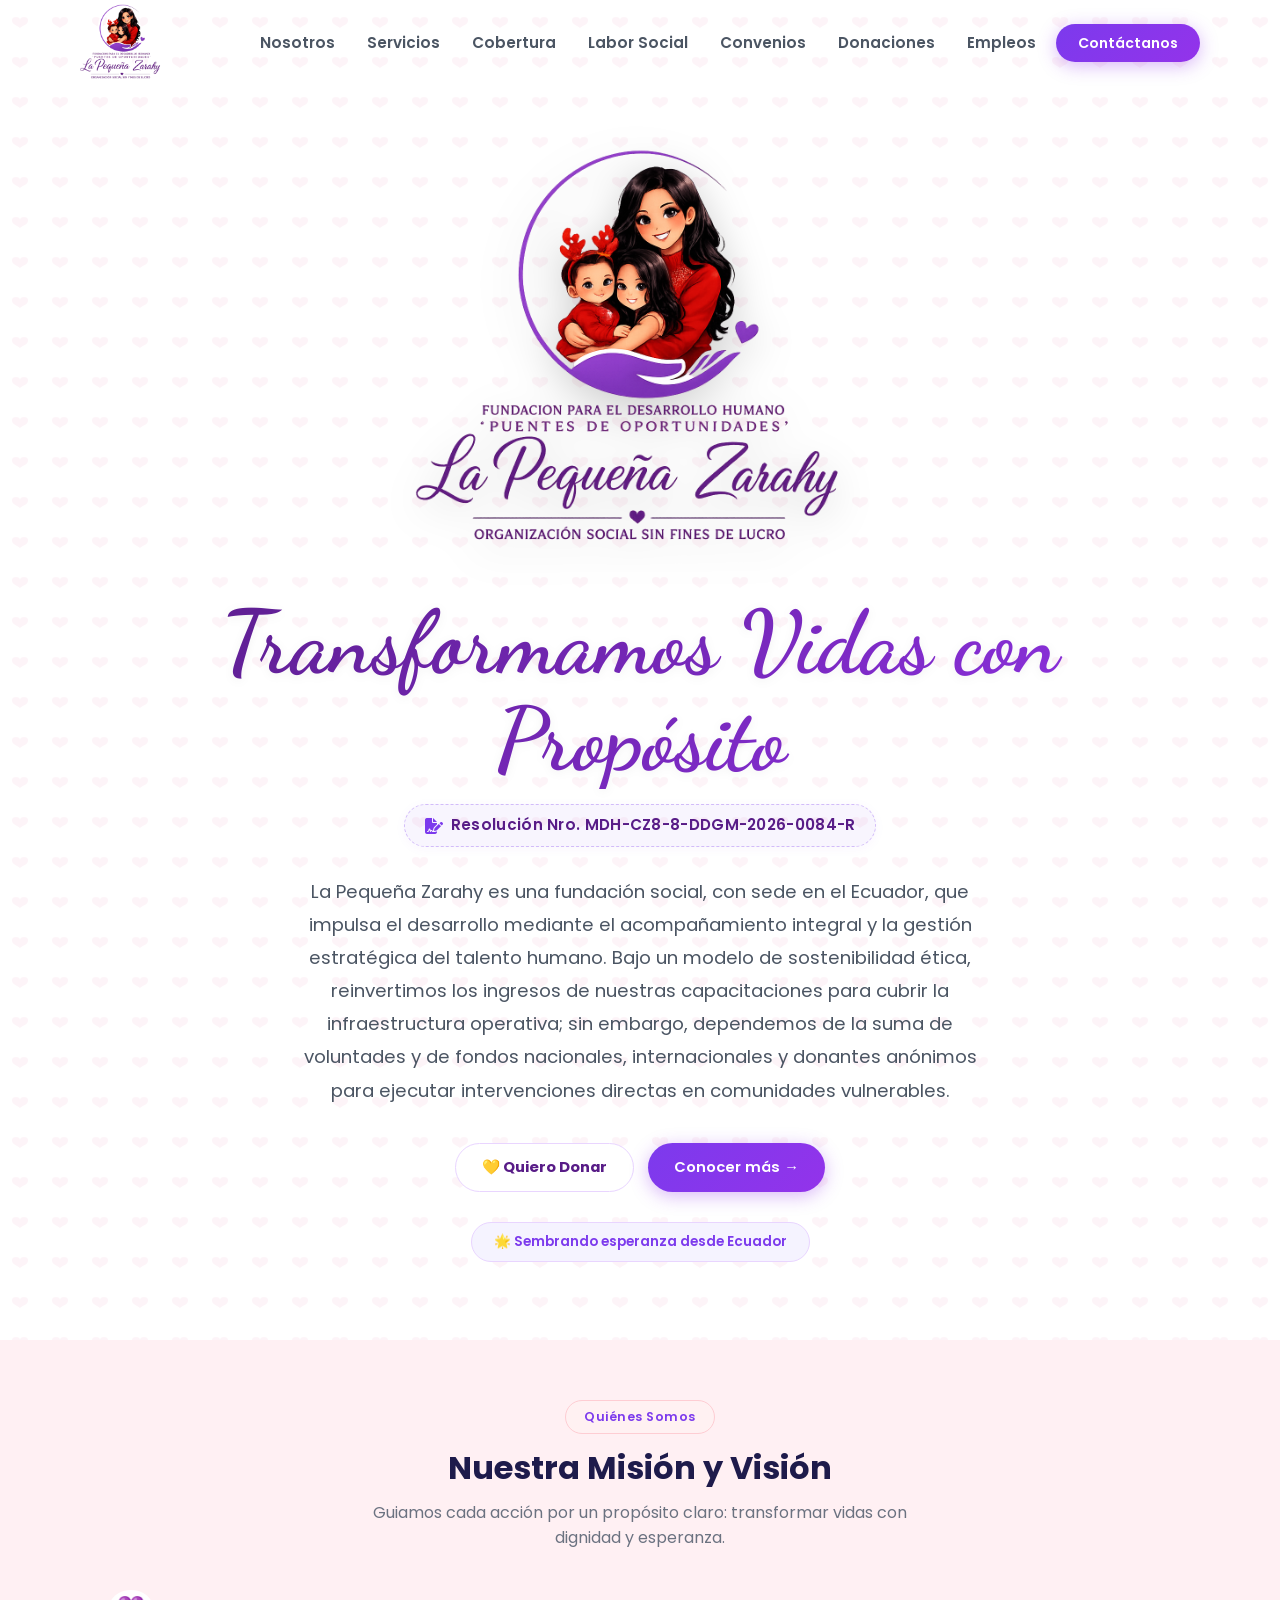
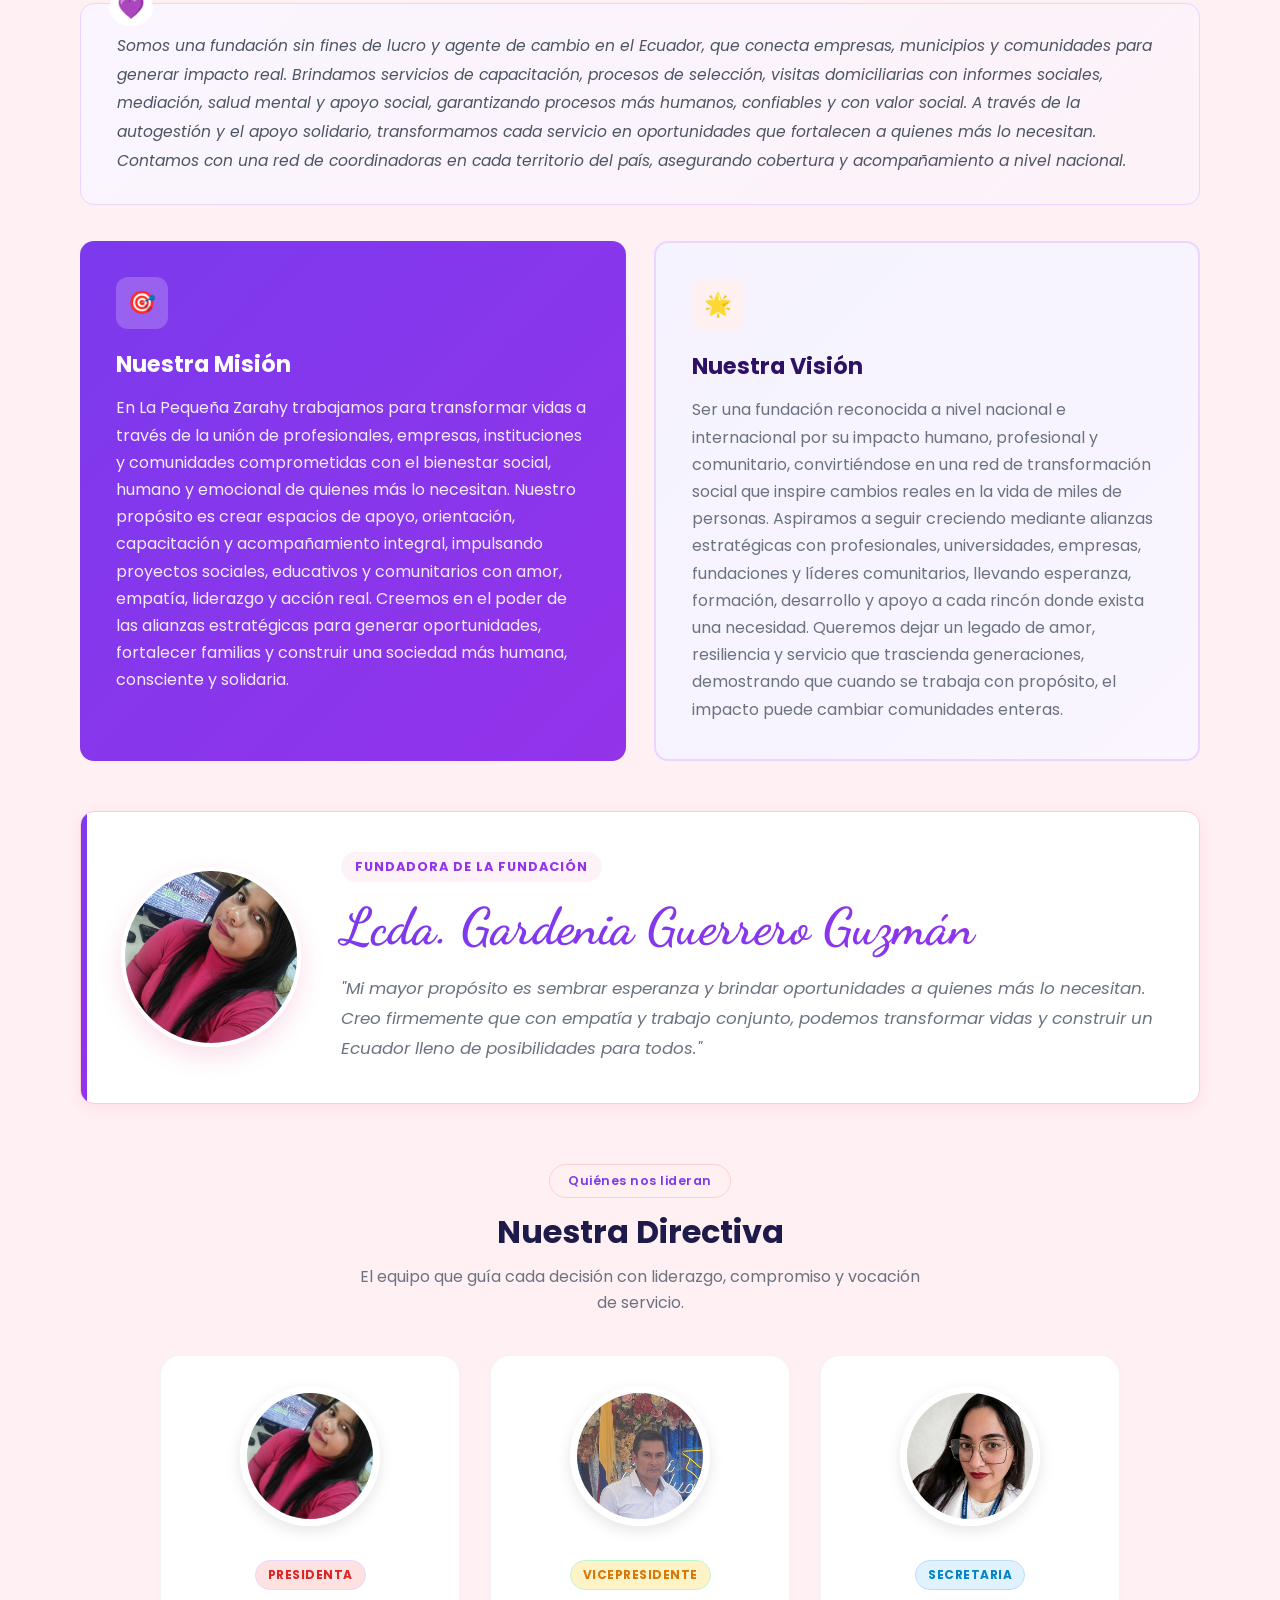
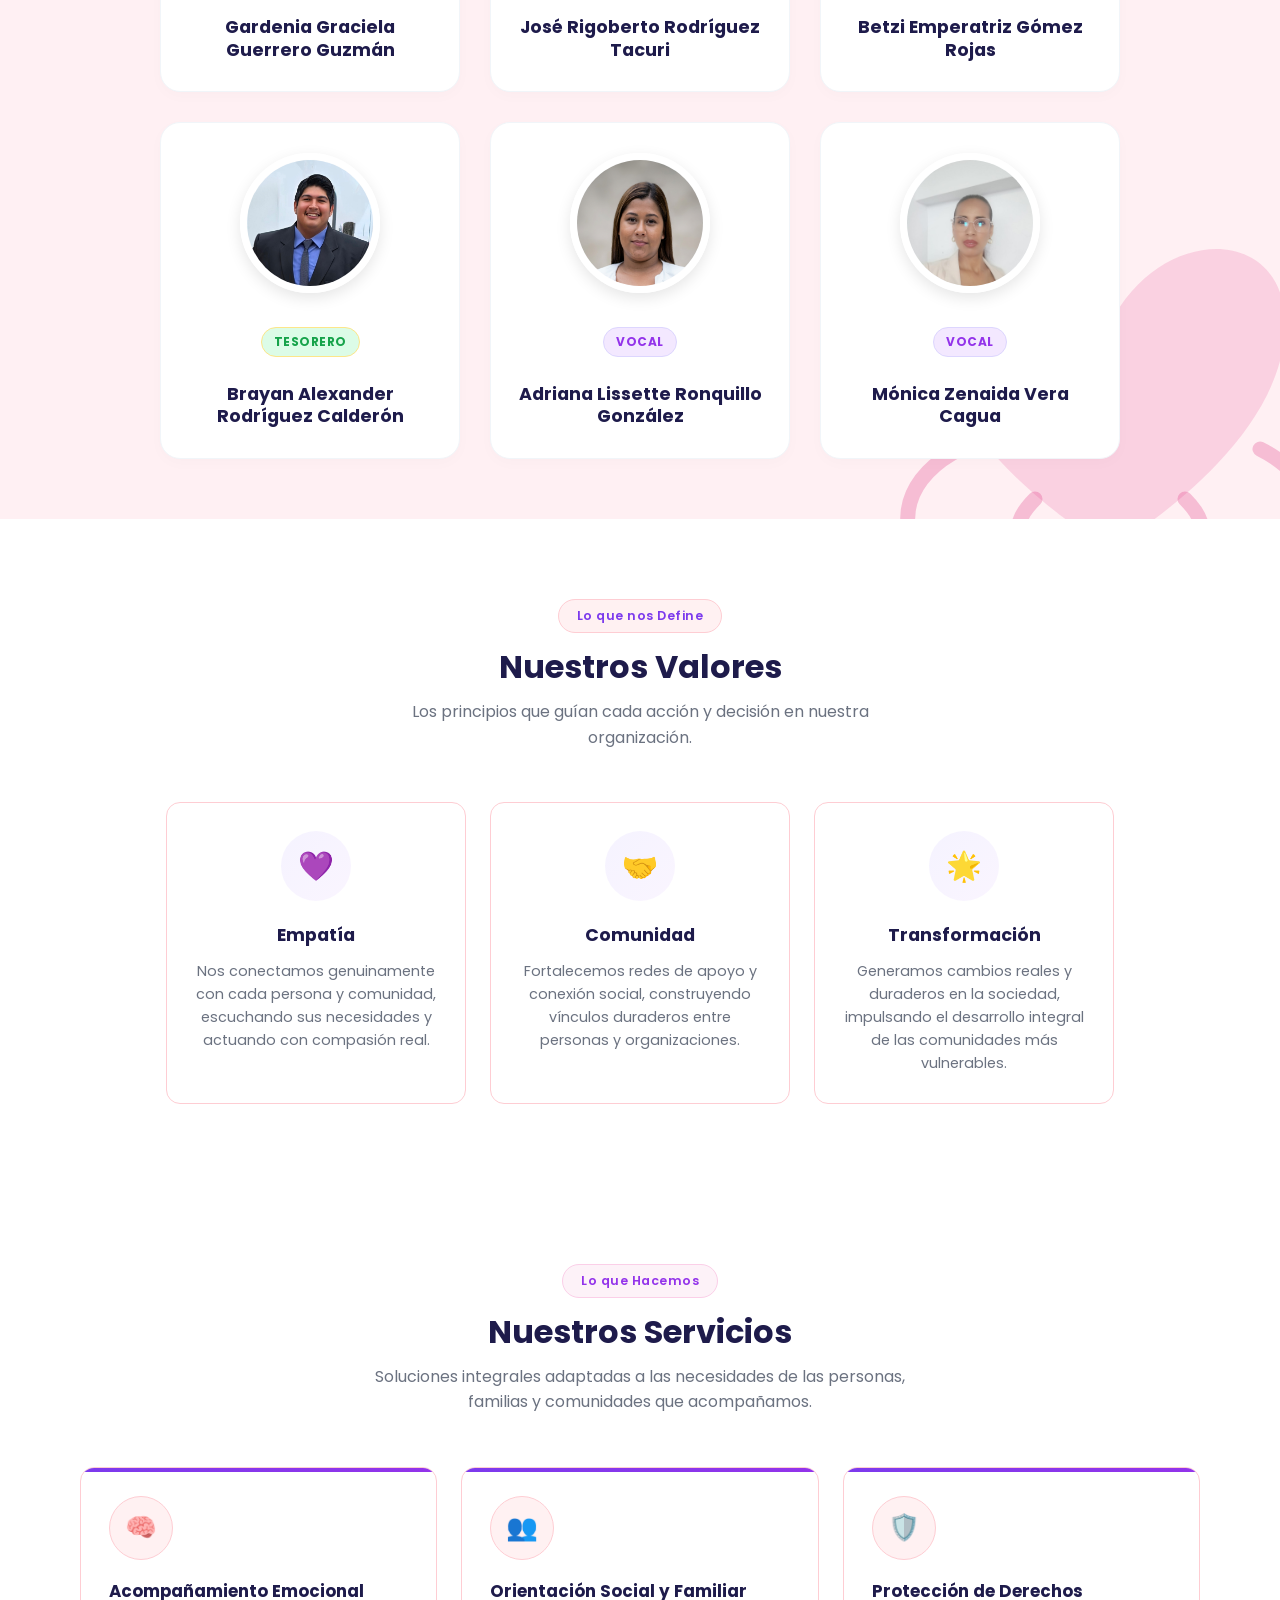
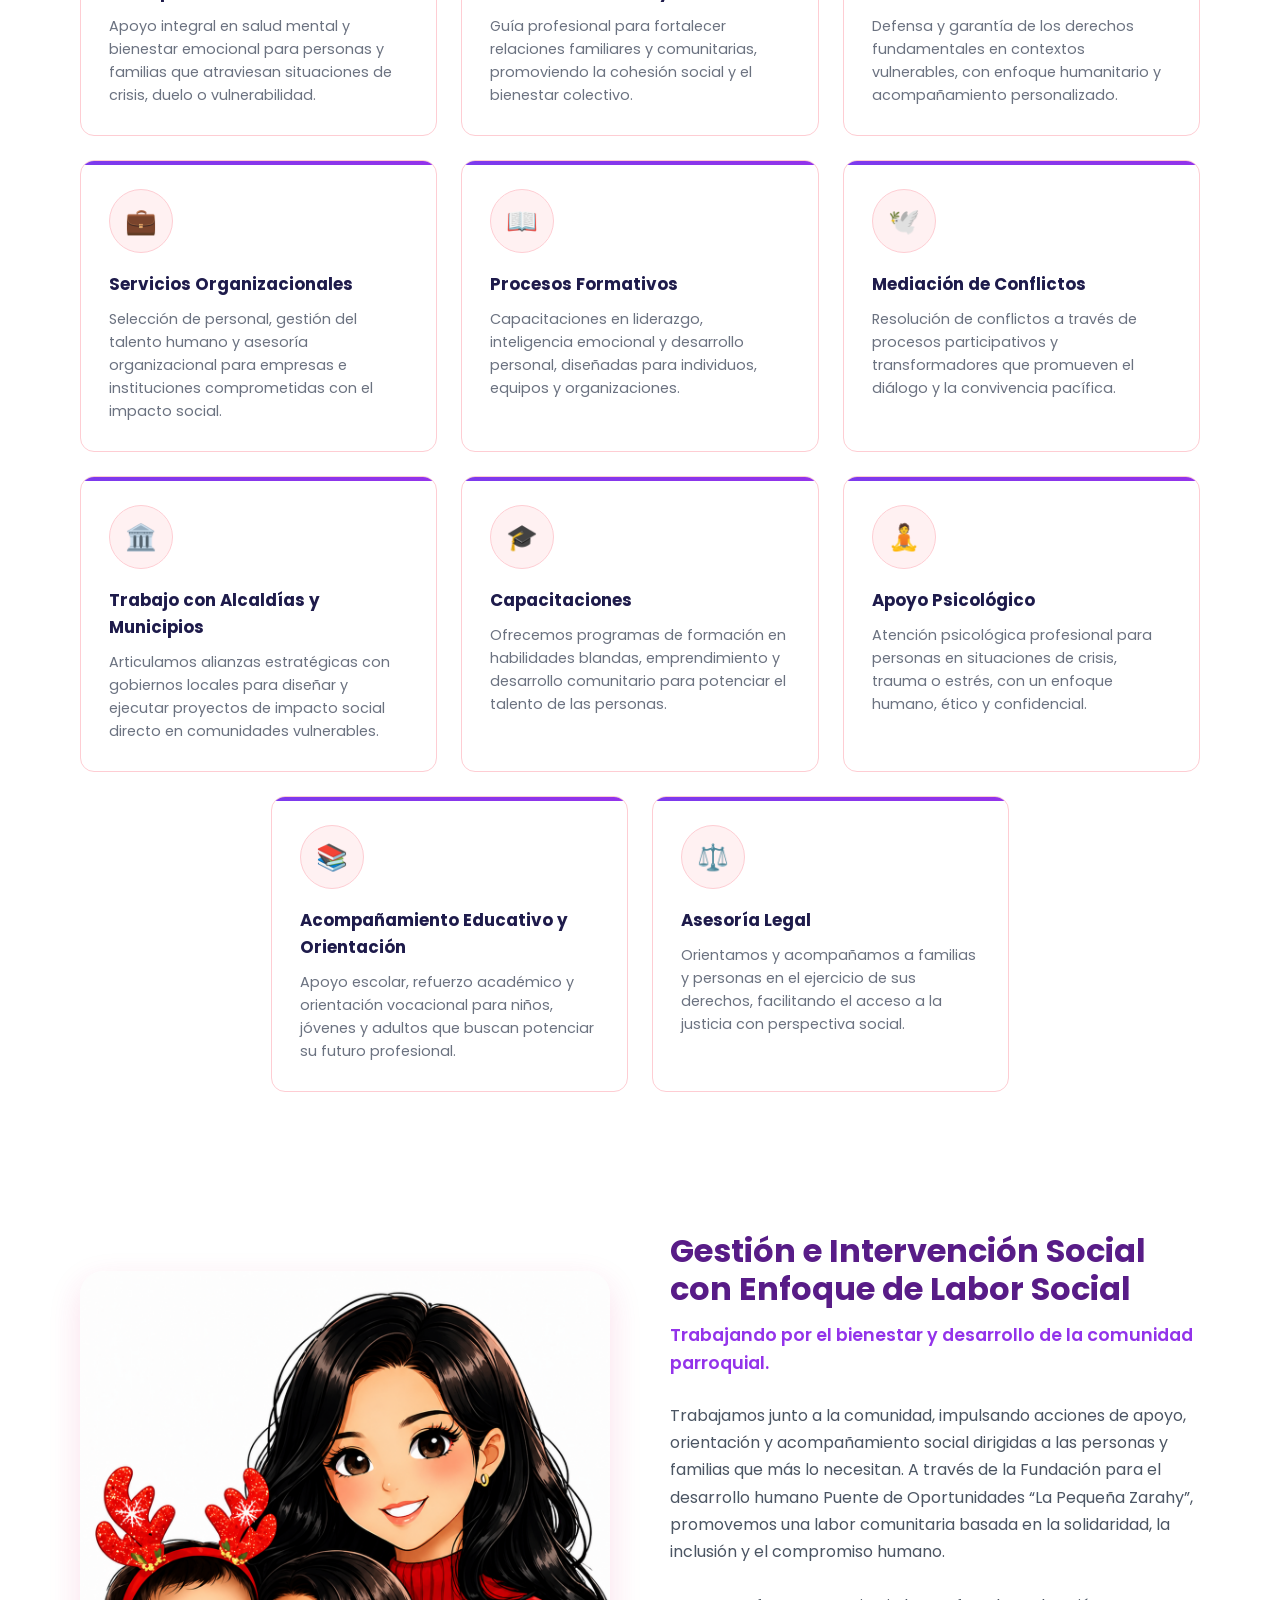
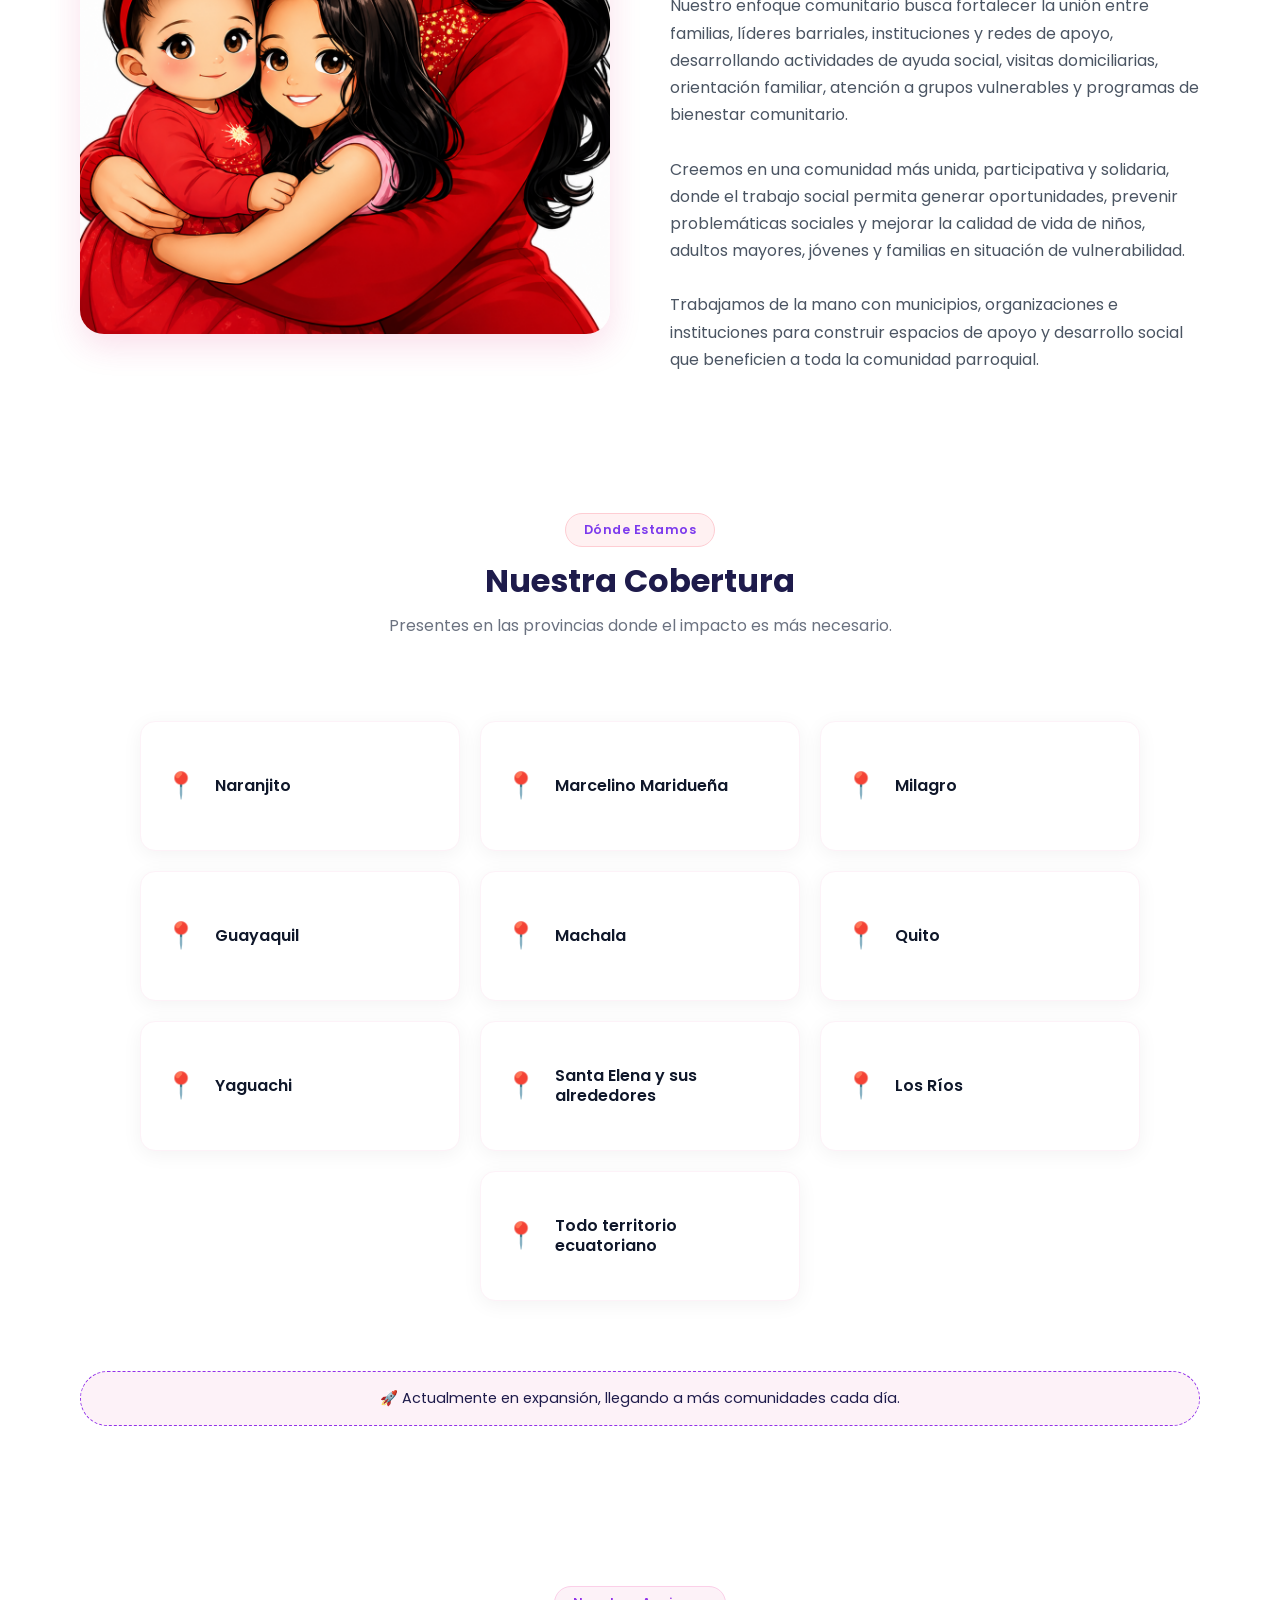
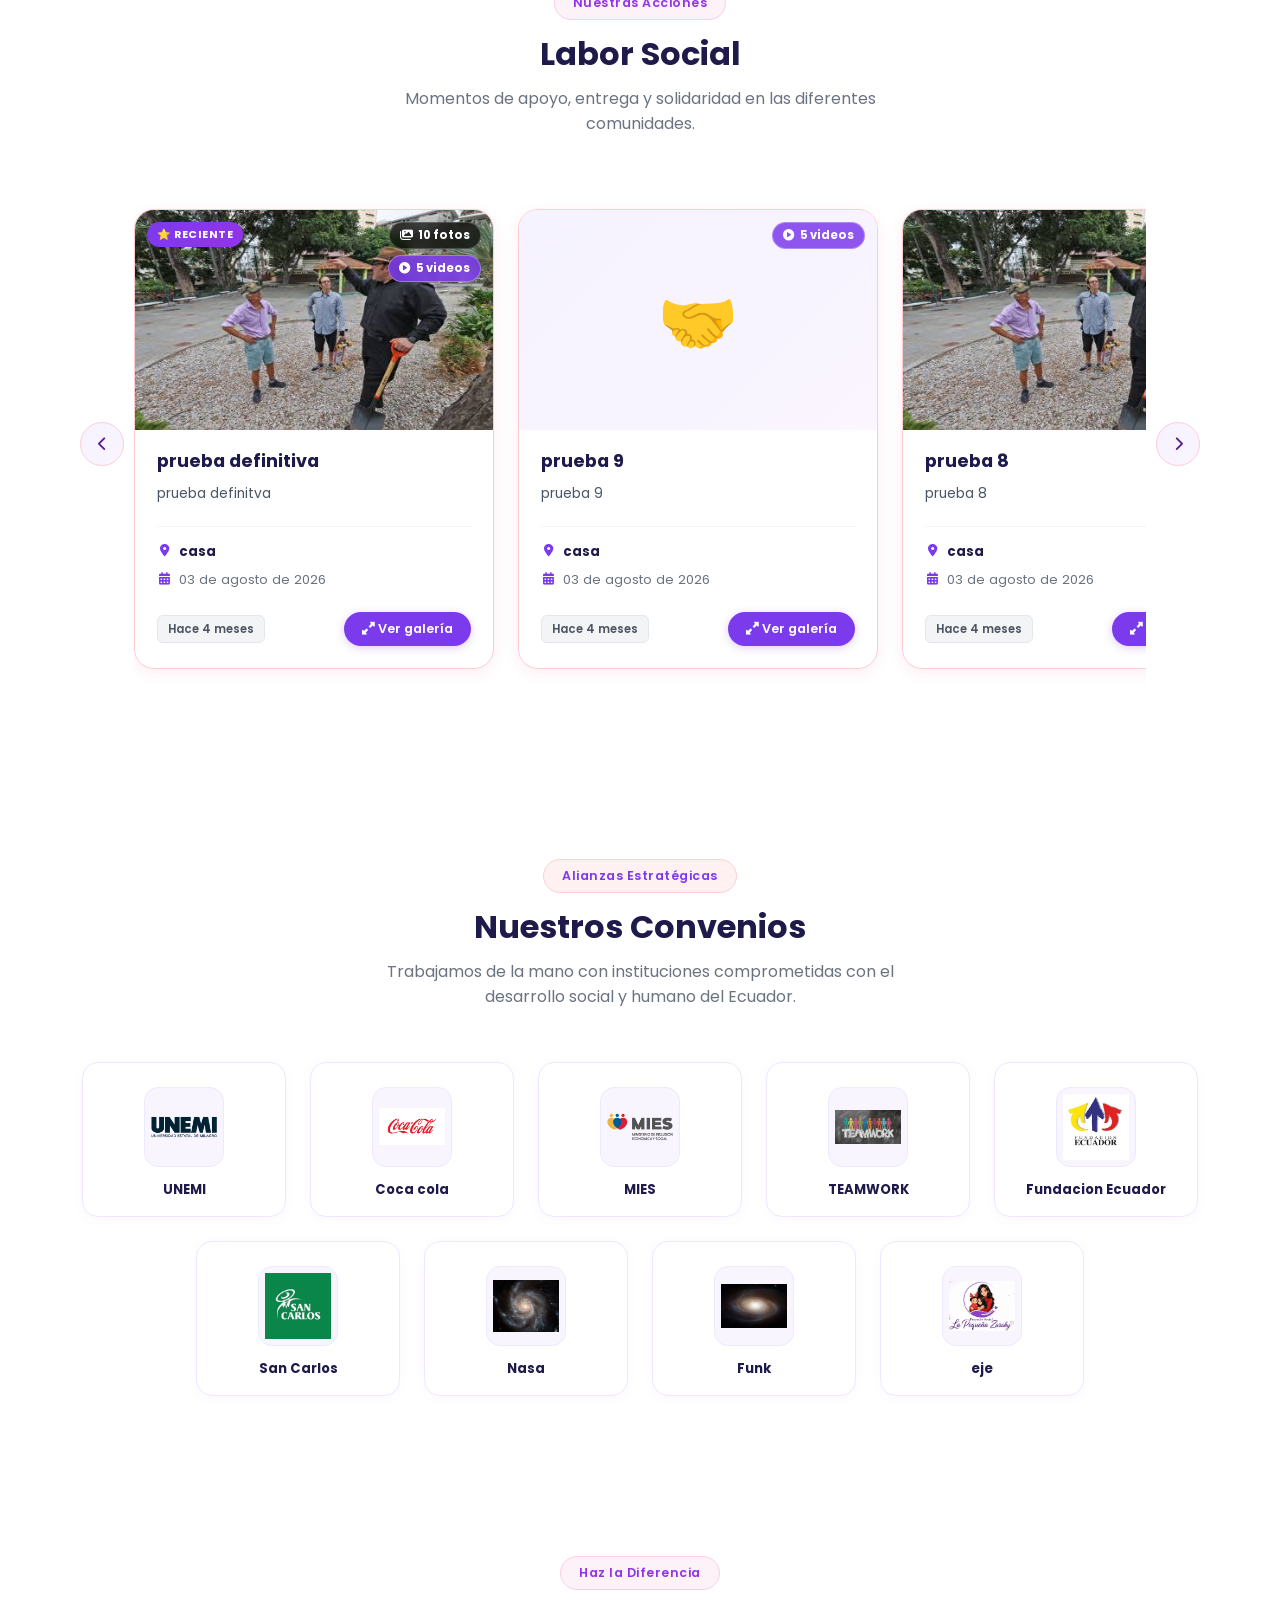
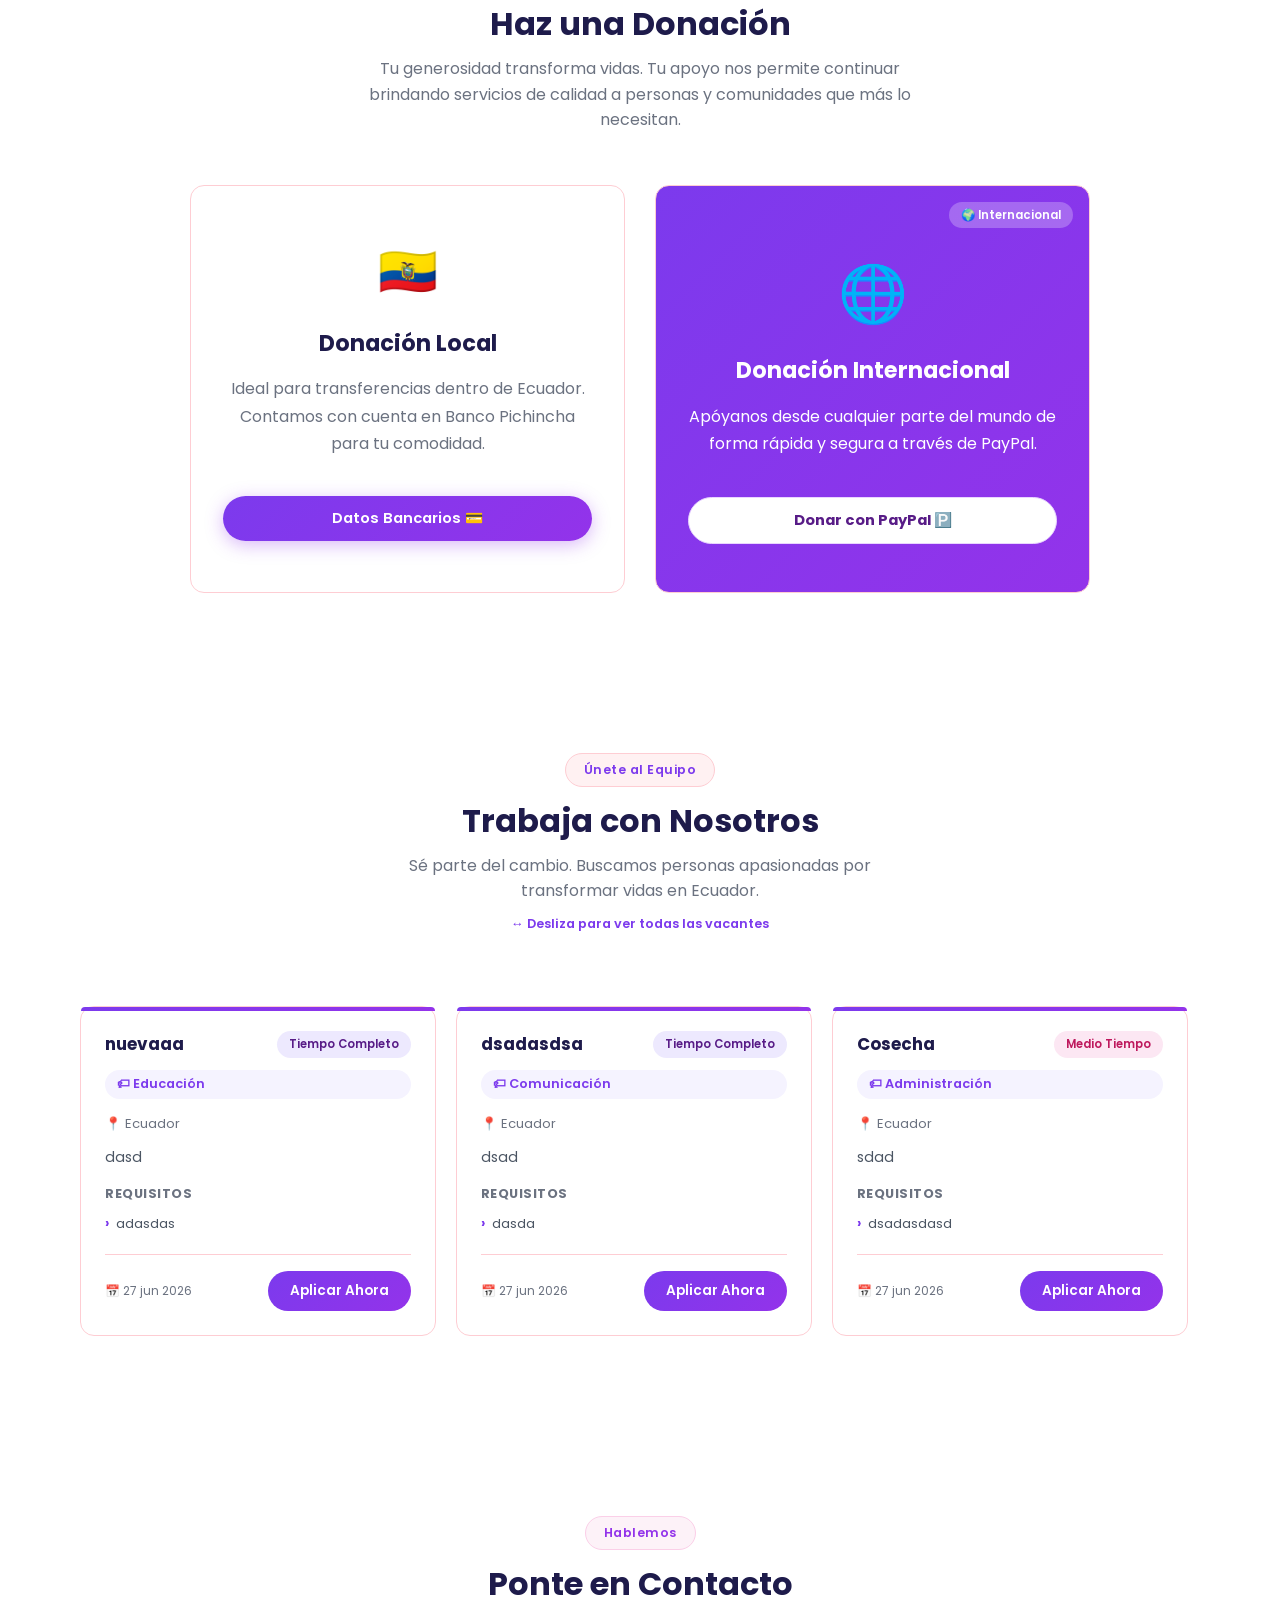
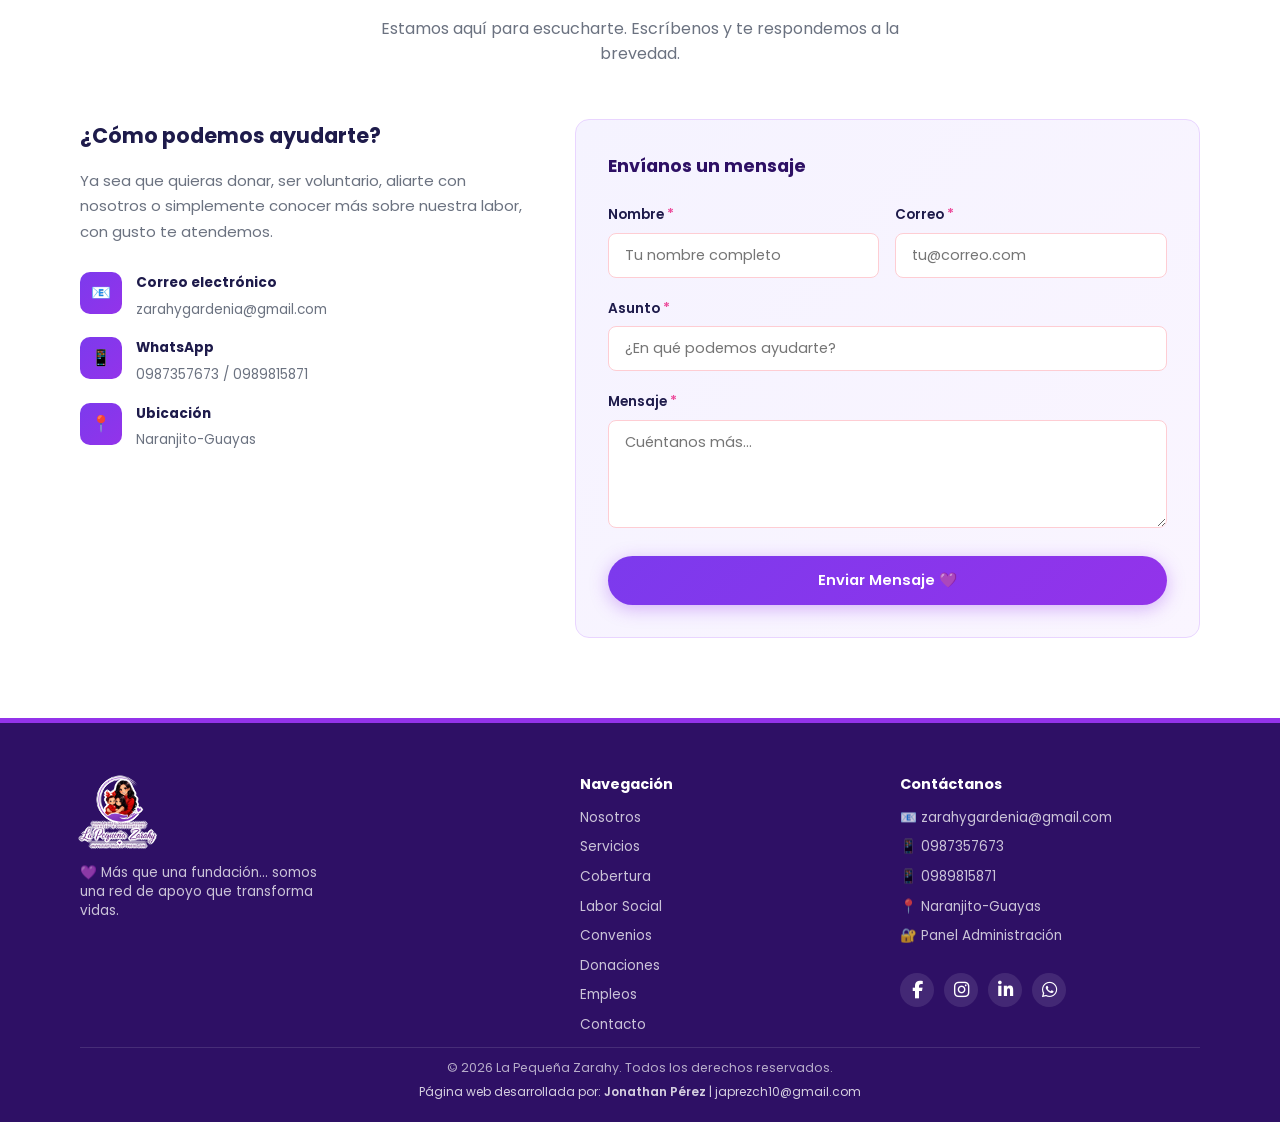
==== commit a8e132ad: "Mejora en Labor Social" ====
--- a/la-pequena-zarahy/index.html
+++ b/la-pequena-zarahy/index.html
@@ -23,7 +23,7 @@
     href="https://fonts.googleapis.com/css2?family=Dancing+Script:wght@700&family=Inter:wght@400;500;600;700&family=Playfair+Display:ital,wght@0,700;1,700&display=swap"
     rel="stylesheet">
 
-  <link rel="stylesheet" href="css/style.css?v=3.9">
+  <link rel="stylesheet" href="css/style.css?v=4.0">
   <link rel="icon" type="image/png" sizes="32x32" href="varios/LogoNuevo.png">
   <link rel="icon" type="image/png" sizes="16x16" href="varios/LogoNuevo.png">
   <link rel="apple-touch-icon" href="varios/LogoNuevo.png">
@@ -291,6 +291,7 @@
     <button class="labor-gallery-close" id="labor-gallery-close" aria-label="Cerrar galería">✕</button>
     <div class="labor-gallery-content">
       <img src="" alt="Galería Labor Social" class="labor-gallery-img" id="gallery-img">
+      <video id="gallery-video" class="labor-gallery-img" style="display:none; max-height:80vh; background:#000;" controls playsinline></video>
       <div class="gallery-controls" style="display: flex; align-items: center; gap: 20px; margin-top: 15px;">
         <button class="labor-gallery-nav" id="gallery-prev" aria-label="Foto anterior"><i
             class="fas fa-chevron-left"></i></button>
@@ -605,7 +606,7 @@
     </div>
   </div>
 
-  <script src="js/main.js?v=3.1"></script>
+  <script src="js/main.js?v=4.0"></script>
 </body>
 
 </html>
--- a/la-pequena-zarahy/css/style.css
+++ b/la-pequena-zarahy/css/style.css
@@ -806,11 +806,20 @@
   background: var(--gradient-soft);
 }
 
-/* Badge de fotos múltiples */
-.labor-photo-badge {
+/* Contenedor de badges derechos (fotos y videos) */
+.labor-badges-right {
   position: absolute;
   top: 12px;
   right: 12px;
+  display: flex;
+  flex-direction: column;
+  align-items: flex-end;
+  gap: 6px;
+  z-index: 2;
+}
+
+/* Badge de contenido multimedia */
+.labor-photo-badge {
   background: rgba(0,0,0,0.7);
   backdrop-filter: blur(4px);
   color: #fff;
@@ -818,17 +827,31 @@
   font-weight: 700;
   padding: 4px 10px;
   border-radius: 50px;
-  display: flex;
-  align-items: center;
-  gap: 4px;
+  display: inline-flex;
+  align-items: center;
+  gap: 5px;
   cursor: pointer;
-  border: 1px solid rgba(255,255,255,0.15);
-  transition: background 0.2s;
-  z-index: 2;
+  border: 1px solid rgba(255,255,255,0.2);
+  transition: all 0.2s ease;
+  white-space: nowrap;
+}
+
+.labor-photo-badge.video {
+  background: rgba(124, 58, 237, 0.85);
+  border-color: rgba(255, 255, 255, 0.3);
 }
 
 .labor-photo-badge:hover {
-  background: var(--purple);
+  transform: translateY(-1px);
+  box-shadow: 0 4px 10px rgba(0,0,0,0.25);
+}
+
+.labor-photo-badge.photo:hover {
+  background: rgba(0, 0, 0, 0.85);
+}
+
+.labor-photo-badge.video:hover {
+  background: rgba(109, 40, 217, 0.95);
 }
 
 /* Badge "más reciente" */
